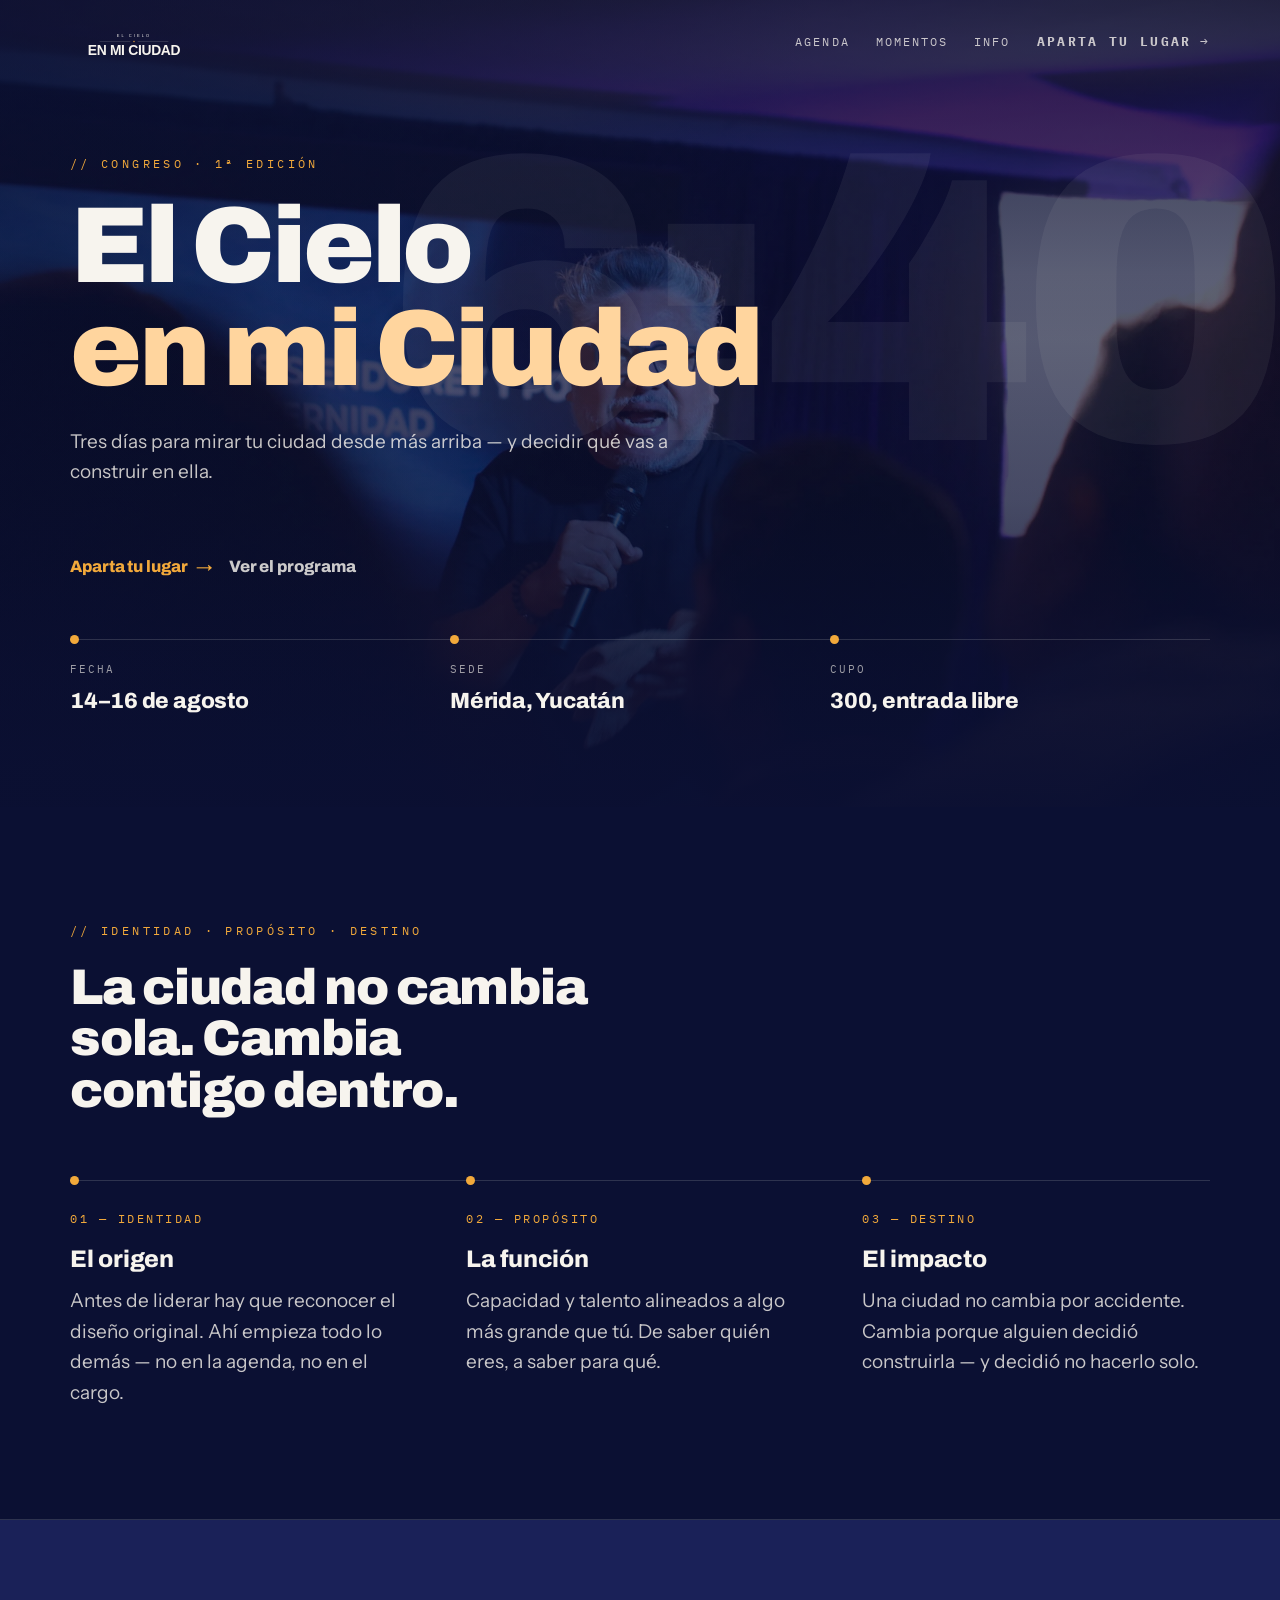
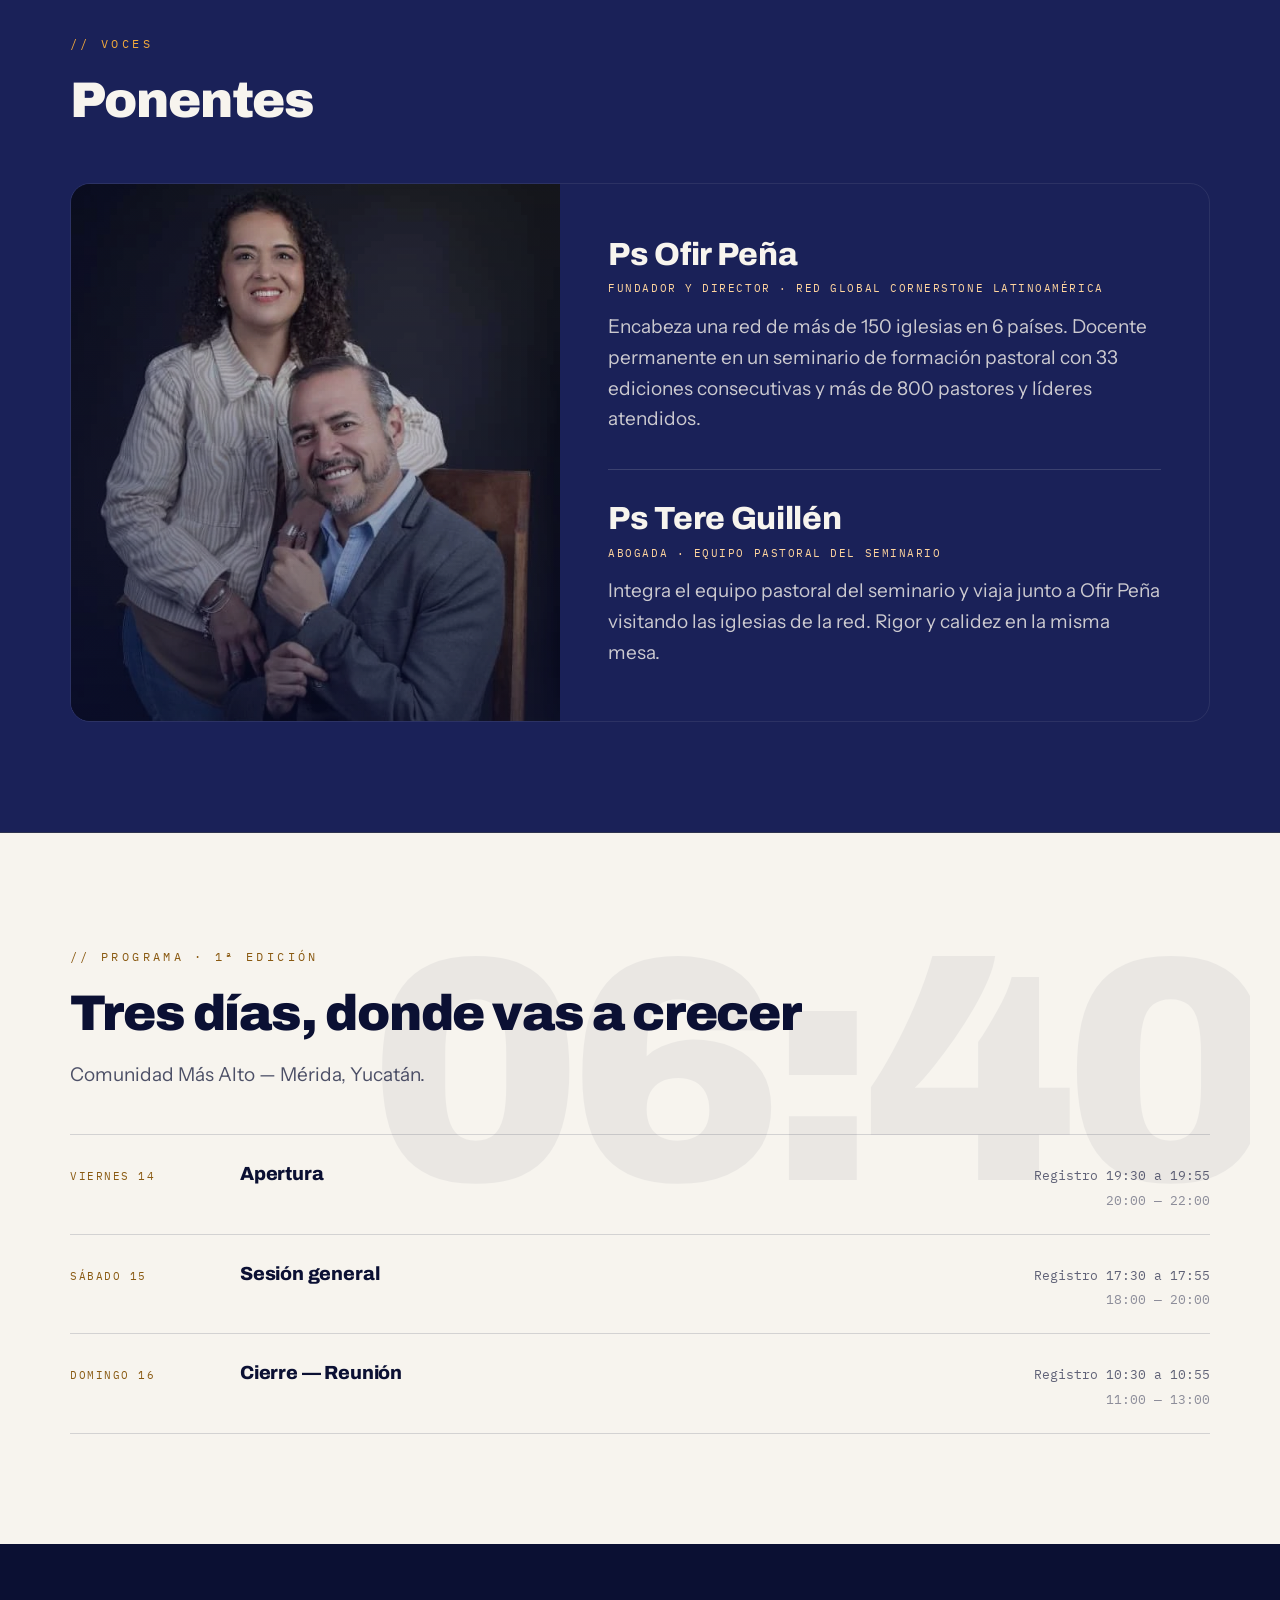
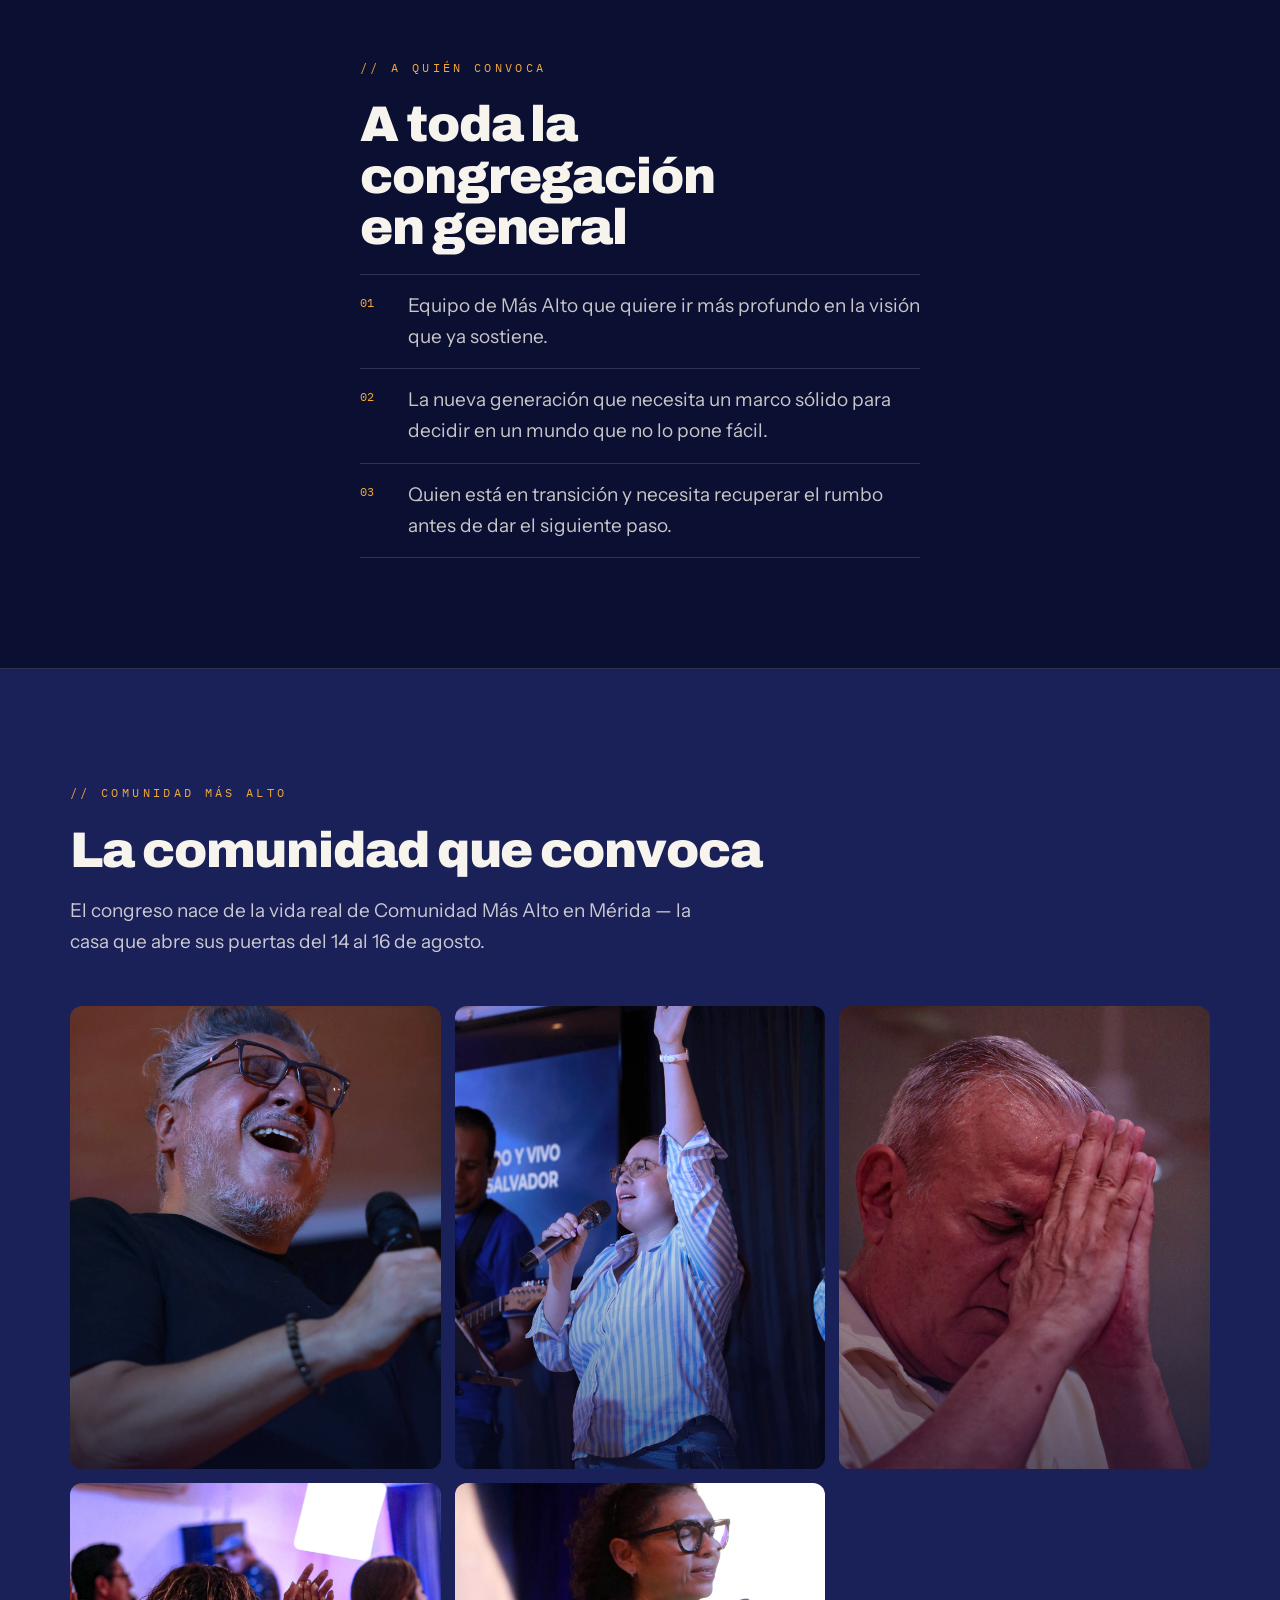
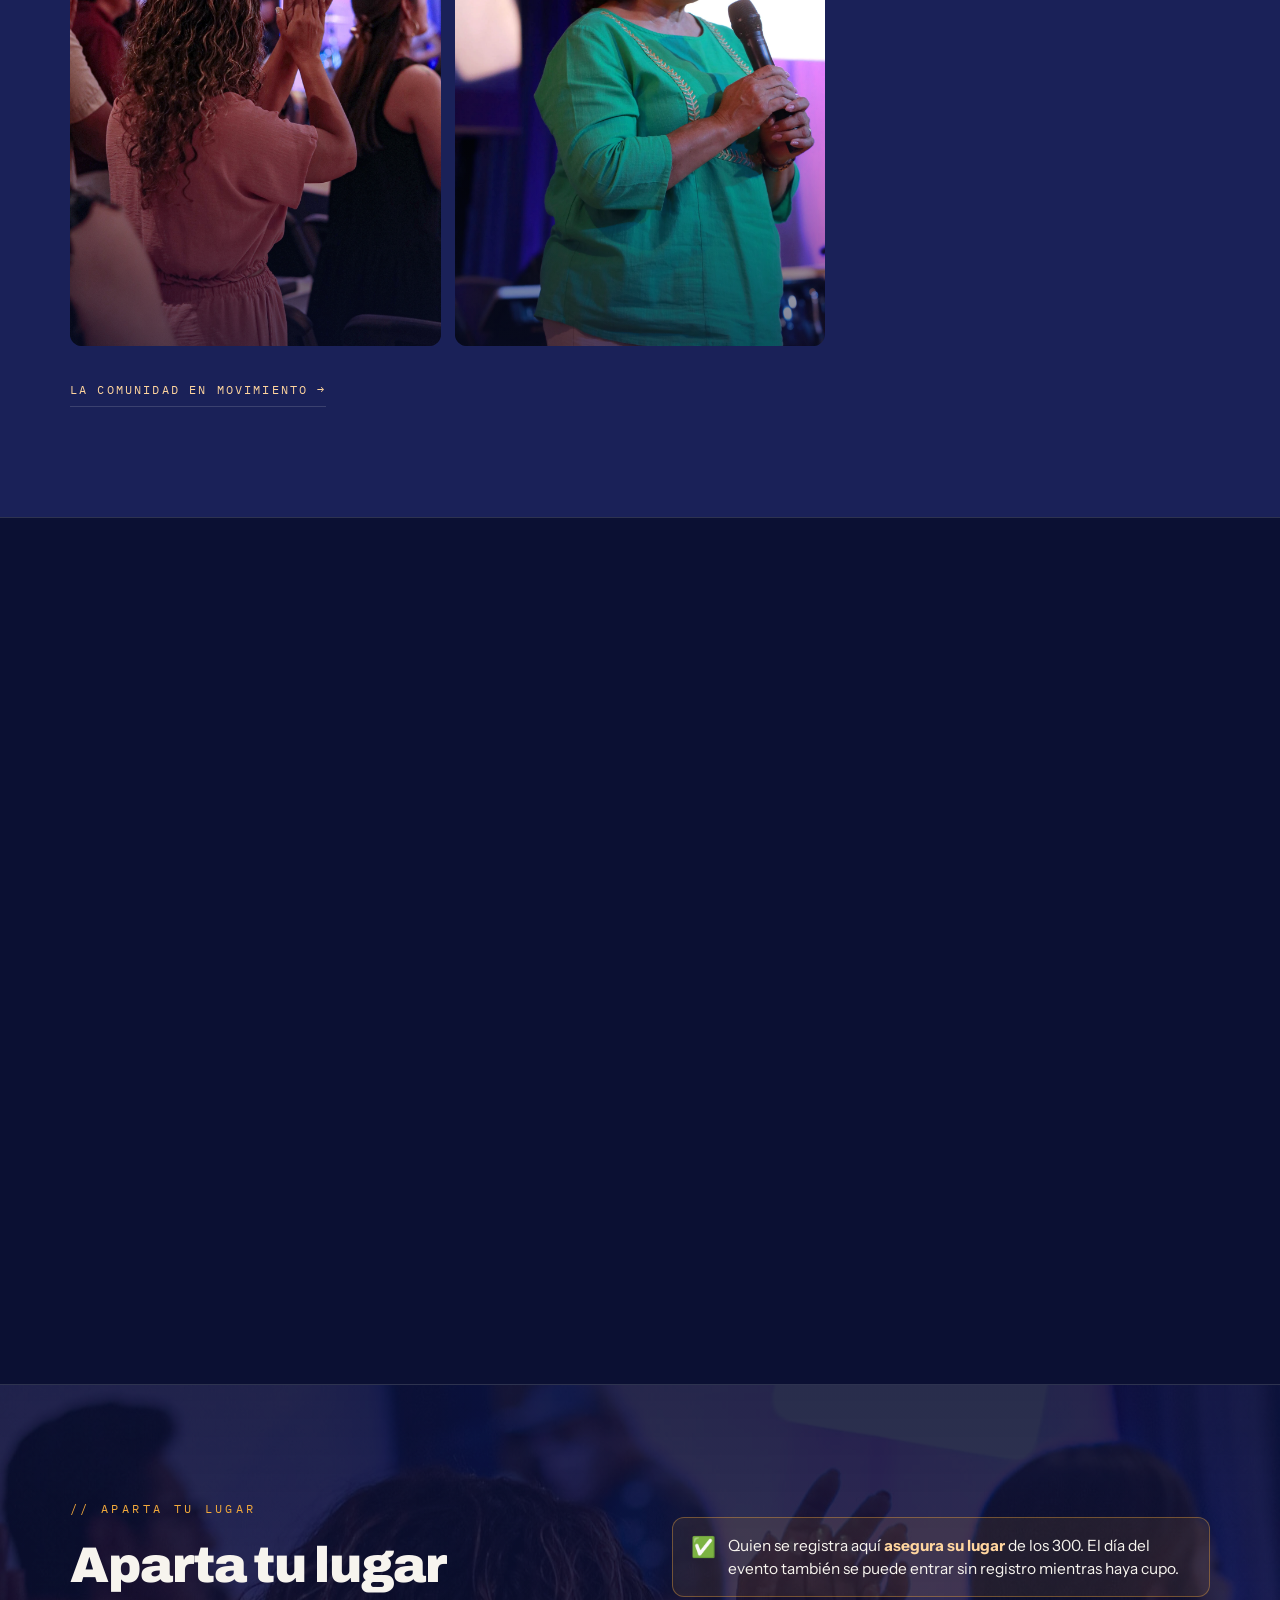
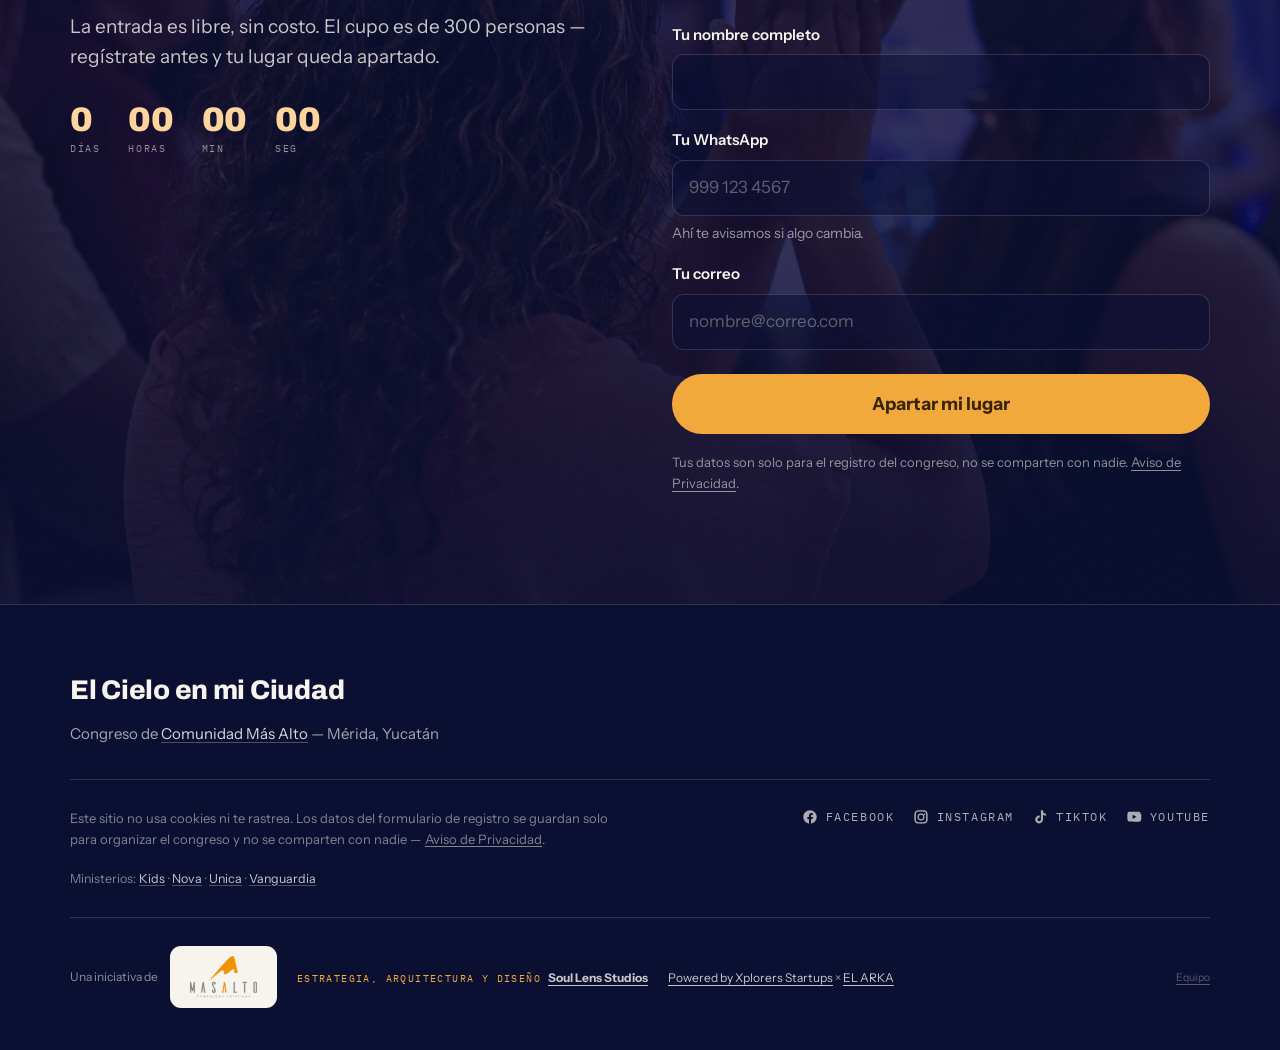
==== index.html @ 5c826241 "Redes/ministerios en footer, clima actual, PWA mínima, encuesta condicional; quitar promesa de rifa " ====
<!doctype html>
<html lang="es">
<head>
  <meta charset="utf-8">
  <meta name="viewport" content="width=device-width, initial-scale=1">
  <title>El Cielo en mi Ciudad — Congreso · Comunidad Más Alto</title>
  <meta name="description" content="Tres días para mirar tu ciudad desde más arriba. Congreso de Comunidad Más Alto — 14 al 16 de agosto de 2026, Mérida, Yucatán. Entrada libre, cupo 300.">
  <link rel="canonical" href="https://elcielo.comunidadmasalto.org/">
  <meta name="theme-color" content="#0B1033">

  <meta property="og:type" content="website">
  <meta property="og:locale" content="es_MX">
  <meta property="og:site_name" content="El Cielo en mi Ciudad · Comunidad Más Alto">
  <meta property="og:title" content="El Cielo en mi Ciudad — Congreso">
  <meta property="og:description" content="Tres días para mirar tu ciudad desde más arriba. 14–16 de agosto de 2026 · Mérida, Yucatán · Entrada libre, cupo 300.">
  <meta property="og:url" content="https://elcielo.comunidadmasalto.org/">
  <meta property="og:image" content="https://elcielo.comunidadmasalto.org/assets/brand/og-cielo-2026.png">
  <meta property="og:image:width" content="1200">
  <meta property="og:image:height" content="630">
  <meta property="og:image:type" content="image/png">
  <meta property="og:image:alt" content="El Cielo en mi Ciudad — congreso. 14, 15 y 16 de agosto, Mérida, Yucatán.">
  <meta name="twitter:card" content="summary_large_image">

  <link rel="icon" href="assets/brand/favicon.svg" type="image/svg+xml">
  <link rel="icon" href="assets/brand/favicon-32.png" sizes="32x32">
  <link rel="apple-touch-icon" href="assets/brand/apple-touch-icon.png">
  <link rel="manifest" href="manifest.webmanifest">

  <link rel="preconnect" href="https://fonts.googleapis.com">
  <link rel="preconnect" href="https://fonts.gstatic.com" crossorigin>
  <link href="https://fonts.googleapis.com/css2?family=Archivo:wght@800;900&family=Instrument+Sans:wght@400;500;600&family=IBM+Plex+Mono:wght@400;500&display=swap" rel="stylesheet">
  <link rel="stylesheet" href="assets/styles.css?v=260811">

  <script type="application/ld+json">
  {
    "@context": "https://schema.org",
    "@type": "Event",
    "name": "El Cielo en mi Ciudad",
    "description": "Congreso de Comunidad Más Alto en Mérida, Yucatán: tres días para reconocer quién eres, alinear tu capacidad a un propósito y decidir qué vas a construir en tu ciudad.",
    "startDate": "2026-08-14",
    "endDate": "2026-08-16",
    "eventAttendanceMode": "https://schema.org/OfflineEventAttendanceMode",
    "eventStatus": "https://schema.org/EventScheduled",
    "inLanguage": "es-MX",
    "location": {
      "@type": "Place",
      "name": "Comunidad Más Alto",
      "address": { "@type": "PostalAddress", "addressLocality": "Mérida", "addressRegion": "Yucatán", "addressCountry": "MX" }
    },
    "organizer": {
      "@type": "Organization",
      "name": "Comunidad Más Alto",
      "url": "https://comunidadmasalto.org/"
    },
    "url": "https://elcielo.comunidadmasalto.org/"
  }
  </script>
</head>
<body>

  <!-- HERO cinematográfico: el gradiente Amanecer es el primer fotograma;
       el video del cielo (self-hosted en Cloudflare Pages) entra cuando está listo. -->
  <section class="lx-on-grad lx-hero" aria-label="El Cielo en mi Ciudad" id="inicio">
    <div class="lx-hero-media" id="js-hero-media" aria-hidden="true"></div>
    <header class="top">
      <a class="top-logo" href="index.html" aria-label="El Cielo en mi Ciudad — inicio">
        <img src="assets/brand/logo-reducida-sin-descriptor.svg" alt="El Cielo en mi Ciudad">
      </a>
      <nav class="top-nav" id="js-top-nav" aria-label="Navegación">
        <a href="agenda.html">Agenda</a>
        <a href="momentos.html">Momentos</a>
        <a href="info.html">Info</a>
        <a class="lx-btn" href="#registro" data-cta="nav">Aparta tu lugar</a>
      </nav>
      <button class="top-burger" id="js-top-burger" type="button" aria-label="Abrir menú" aria-expanded="false" aria-controls="js-top-nav">
        <span></span><span></span><span></span>
      </button>
    </header>
    <div class="lx-container lx-hero-inner">
      <div class="lx-ghost" aria-hidden="true">6:40</div>
      <span class="lx-kicker">// congreso · 1ª edición</span>
      <h1 class="lx-h1">
        <span class="lx-t1">El Cielo</span>
        <span class="lx-t2">en mi Ciudad</span>
      </h1>
      <p class="lx-lead">Tres días para mirar tu ciudad desde más arriba — y decidir qué vas a construir en ella.</p>
      <div class="lx-cta-row">
        <a class="lx-btn" href="#registro" data-cta="hero">Aparta tu lugar</a>
        <a class="lx-btn lx-btn-ghost" href="agenda.html" data-cta-fallback="none">Ver el programa</a>
      </div>
    </div>
    <div class="lx-container lx-horizon">
      <div class="lx-line" aria-hidden="true"></div>
      <dl class="lx-pts">
        <div class="lx-pt"><dt class="lx-l">Fecha</dt><dd class="lx-v">14–16 de agosto</dd></div>
        <div class="lx-pt"><dt class="lx-l">Sede</dt><dd class="lx-v">Mérida, Yucatán</dd></div>
        <div class="lx-pt"><dt class="lx-l">Cupo</dt><dd class="lx-v">300, entrada libre</dd></div>
      </dl>
      <div class="lx-clima-actual" id="js-clima-actual" hidden></div>
    </div>
  </section>

  <!-- EJES — un horizonte, tres nodos: trayectoria, no features -->
  <section id="ejes" class="lx-on-night lx-rv" aria-labelledby="ejes-t">
    <div class="lx-container">
      <span class="lx-kicker">// identidad · propósito · destino</span>
      <h2 id="ejes-t" class="lx-h2" style="max-width:17ch">La ciudad no cambia sola. Cambia contigo dentro.</h2>
      <div class="lx-ejes-rail">
        <div class="lx-spine" aria-hidden="true"></div>
        <div class="lx-ejes-grid">
          <div class="lx-eje">
            <span class="lx-n">01 — identidad</span>
            <h3 class="lx-h3">El origen</h3>
            <p class="lx-lead">Antes de liderar hay que reconocer el diseño original. Ahí empieza todo lo demás — no en la agenda, no en el cargo.</p>
          </div>
          <div class="lx-eje">
            <span class="lx-n">02 — propósito</span>
            <h3 class="lx-h3">La función</h3>
            <p class="lx-lead">Capacidad y talento alineados a algo más grande que tú. De saber quién eres, a saber para qué.</p>
          </div>
          <div class="lx-eje">
            <span class="lx-n">03 — destino</span>
            <h3 class="lx-h3">El impacto</h3>
            <p class="lx-lead">Una ciudad no cambia por accidente. Cambia porque alguien decidió construirla — y decidió no hacerlo solo.</p>
          </div>
        </div>
      </div>
    </div>
  </section>
  <div class="lx-seam"></div>

  <!-- VOCES — spread editorial: la foto real + las voces -->
  <section id="voces" class="lx-on-mid lx-rv" aria-labelledby="voces-t">
    <div class="lx-container">
      <span class="lx-kicker">// voces</span>
      <h2 id="voces-t" class="lx-h2">Ponentes</h2>
      <div class="lx-voces">
        <div class="lx-voces-photo">
          <img src="assets/fotos/CMA_Retrato-Comunidad-Mas-Alto-pastores-ofir-tere-sentado_260812_v1.0.webp" alt="Ps Ofir Peña y Ps Tere Guillén, equipo pastoral del seminario" loading="eager" width="600" height="900">
          <div class="lx-tint" aria-hidden="true"></div>
        </div>
        <div class="lx-voces-copy">
          <div class="lx-voz">
            <h3 class="lx-h3">Ps Ofir Peña</h3>
            <span class="lx-rol">Fundador y Director · Red Global Cornerstone Latinoamérica</span>
            <p class="lx-lead">Encabeza una red de más de 150 iglesias en 6 países. Docente permanente en un seminario de formación pastoral con 33 ediciones consecutivas y más de 800 pastores y líderes atendidos.</p>
          </div>
          <div class="lx-voz">
            <h3 class="lx-h3">Ps Tere Guillén</h3>
            <span class="lx-rol">Abogada · Equipo pastoral del seminario</span>
            <p class="lx-lead">Integra el equipo pastoral del seminario y viaja junto a Ofir Peña visitando las iglesias de la red. Rigor y calidez en la misma mesa.</p>
          </div>
        </div>
      </div>
    </div>
  </section>
  <div class="lx-seam"></div>

  <!-- PROGRAMA — sobre hueso, cifra fantasma -->
  <section id="programa" class="lx-on-bone lx-rv" aria-labelledby="programa-t">
    <div class="lx-container lx-programa-wrap">
      <div class="lx-ghost" aria-hidden="true">06:40</div>
      <span class="lx-kicker">// programa · 1ª edición</span>
      <h2 id="programa-t" class="lx-h2">Tres días, donde vas a crecer</h2>
      <p class="lx-lead">Comunidad Más Alto — Mérida, Yucatán.</p>
      <div class="lx-bloques">
        <div class="lx-bloque">
          <span class="lx-dia">Viernes 14</span>
          <span class="lx-titulo">Apertura</span>
          <span class="lx-hora">Registro 19:30 a 19:55 <span class="lx-cierra">20:00 &mdash; 22:00</span></span>
        </div>
        <div class="lx-bloque">
          <span class="lx-dia">Sábado 15</span>
          <span class="lx-titulo">Sesión general</span>
          <span class="lx-hora">Registro 17:30 a 17:55 <span class="lx-cierra">18:00 &mdash; 20:00</span></span>
        </div>
        <div class="lx-bloque">
          <span class="lx-dia">Domingo 16</span>
          <span class="lx-titulo">Cierre — Reunión</span>
          <span class="lx-hora">Registro 10:30 a 10:55 <span class="lx-cierra">11:00 &mdash; 13:00</span></span>
        </div>
      </div>
    </div>
  </section>

  <!-- A QUIÉN CONVOCA — lista tipográfica pura -->
  <section id="convoca" class="lx-on-night lx-rv" aria-label="A quién convoca">
    <div class="lx-container" style="max-width:640px">
      <span class="lx-kicker">// a quién convoca</span>
      <h2 class="lx-h2">A toda la congregación en general</h2>
      <div class="lx-lista">
        <div class="lx-item"><span class="lx-num" aria-hidden="true">01</span><span class="lx-lead">Equipo de Más Alto que quiere ir más profundo en la visión que ya sostiene.</span></div>
        <div class="lx-item"><span class="lx-num" aria-hidden="true">02</span><span class="lx-lead">La nueva generación que necesita un marco sólido para decidir en un mundo que no lo pone fácil.</span></div>
        <div class="lx-item"><span class="lx-num" aria-hidden="true">03</span><span class="lx-lead">Quien está en transición y necesita recuperar el rumbo antes de dar el siguiente paso.</span></div>
      </div>
    </div>
  </section>
  <div class="lx-seam"></div>

  <!-- COMUNIDAD — fotografía documental real de la comunidad madre -->
  <section id="comunidad" class="lx-on-mid lx-rv" aria-labelledby="comunidad-t">
    <div class="lx-container">
      <span class="lx-kicker">// comunidad más alto</span>
      <h2 id="comunidad-t" class="lx-h2">La comunidad que convoca</h2>
      <p class="lx-lead">El congreso nace de la vida real de Comunidad Más Alto en Mérida — la casa que abre sus puertas del 14 al 16 de agosto.</p>
      <div class="lx-comunidad-grid">
        <figure class="lx-foto"><img src="assets/fotos/CMA_Auditorio-Comunidad-Mas-Alto-orador-sonriendo_260802_v1.0.webp" alt="Orador sonriente con micrófono durante una presentación en Comunidad Más Alto" loading="lazy" width="1280" height="1920"></figure>
        <figure class="lx-foto"><img src="assets/fotos/CMA_Auditorio-Comunidad-Mas-Alto-vocalista-alabanza_260802_v1.0.webp" alt="Vocalista con un brazo levantado durante una presentación de música en vivo en el Auditorio Comunidad Más Alto" loading="lazy" width="1280" height="1920"></figure>
        <figure class="lx-foto"><img src="assets/fotos/CMA_Auditorio-Comunidad-Mas-Alto-momento-oracion_260802_v1.0.webp" alt="Asistente con las manos juntas y los ojos cerrados durante un momento de oración en Comunidad Más Alto" loading="lazy" width="1280" height="1920"></figure>
        <figure class="lx-foto"><img src="assets/fotos/CMA_Auditorio-Comunidad-Mas-Alto-audiencia-participando_260802_v1.0.webp" alt="Asistentes participando de pie durante una reunión en el Auditorio Comunidad Más Alto" loading="lazy" width="1280" height="1920"></figure>
        <figure class="lx-foto"><img src="assets/fotos/CMA_Auditorio-Comunidad-Mas-Alto-mujer-hablando-auditorio_260802_v1.0.webp" alt="Mujer con micrófono hablando ante el público del Auditorio Comunidad Más Alto" loading="lazy" width="1280" height="1920"></figure>
      </div>
      <a class="lx-comunidad-cta" href="momentos.html">La comunidad en movimiento →</a>
    </div>
  </section>
  <div class="lx-seam"></div>

  <!-- PASTORES — quiénes convocan de verdad: la familia que pastorea Comunidad Más Alto -->
  <section id="pastores" class="lx-on-night lx-rv" aria-labelledby="pastores-t">
    <div class="lx-container">
      <span class="lx-kicker">// quiénes convocan</span>
      <h2 id="pastores-t" class="lx-h2">Detrás del congreso, la familia que lo pastorea.</h2>
      <div class="lx-pastores-grid">
        <div class="lx-pastor-card">
          <div class="lx-pastor-foto"><img src="assets/fotos/005-pastor-joel.jpg" alt="Pastor Joel, pastor fundador de Comunidad Más Alto" loading="lazy" width="800" height="1200"></div>
          <h3 class="lx-h3">Pastor Joel</h3>
          <span class="lx-rol">Pastor fundador</span>
        </div>
        <div class="lx-pastor-card">
          <div class="lx-pastor-foto"><img src="assets/fotos/006-pastora-ana.jpg" alt="Pastora Ana, pastora fundadora de Comunidad Más Alto" loading="lazy" width="800" height="1200"></div>
          <h3 class="lx-h3">Pastora Ana</h3>
          <span class="lx-rol">Pastora fundadora</span>
        </div>
      </div>
    </div>
  </section>
  <div class="lx-seam"></div>

  <!-- REGISTRO — un solo canal, fricción mínima (sin backend) -->
  <section id="registro" class="lx-on-night lx-fondo-comunidad lx-rv" aria-labelledby="registro-t">
    <div class="lx-container lx-registro-grid">
      <div>
        <span class="lx-kicker">// aparta tu lugar</span>
        <h2 id="registro-t" class="lx-h2">Aparta tu lugar</h2>
        <p class="lx-lead">La entrada es libre, sin costo. El cupo es de 300 personas — regístrate antes y tu lugar queda apartado.</p>
        <div class="lx-cuenta-mini" aria-live="polite">
          <div class="lx-cuenta-item"><span class="lx-cuenta-n tabular" id="js-dias-stat">—</span><span class="lx-cuenta-l">Días</span></div>
          <div class="lx-cuenta-item"><span class="lx-cuenta-n tabular" id="js-horas">—</span><span class="lx-cuenta-l">Horas</span></div>
          <div class="lx-cuenta-item"><span class="lx-cuenta-n tabular" id="js-min">—</span><span class="lx-cuenta-l">Min</span></div>
          <div class="lx-cuenta-item"><span class="lx-cuenta-n tabular" id="js-seg">—</span><span class="lx-cuenta-l">Seg</span></div>
        </div>
      </div>
      <div>
        <!-- El formulario. Se envía a una hoja de cálculo del equipo
             (Apps Script); el sitio sigue sin servidor propio. -->
        <div id="js-form-zona">
          <div class="lx-premio">
            <span class="lx-premio-ico" aria-hidden="true">✅</span>
            <p>Quien se registra aquí <strong>asegura su lugar</strong> de los 300. El día del evento también se puede entrar sin registro mientras haya cupo.</p>
          </div>

          <form class="lx-form" id="js-registro" novalidate>
            <div class="lx-campo">
              <label for="f-nombre">Tu nombre completo</label>
              <input type="text" id="f-nombre" name="nombre" autocomplete="name"
                     enterkeyhint="next" required aria-describedby="e-nombre">
              <span class="lx-error" id="e-nombre">Escribe tu nombre para apartar el lugar.</span>
            </div>

            <div class="lx-campo">
              <label for="f-whatsapp">Tu WhatsApp</label>
              <input type="tel" id="f-whatsapp" name="whatsapp" inputmode="tel"
                     autocomplete="tel" placeholder="999 123 4567"
                     enterkeyhint="next" required aria-describedby="e-whatsapp a-whatsapp">
              <span class="lx-ayuda" id="a-whatsapp">Ahí te avisamos si algo cambia.</span>
              <span class="lx-error" id="e-whatsapp">Escribe los 10 dígitos de tu WhatsApp.</span>
            </div>

            <div class="lx-campo">
              <label for="f-correo">Tu correo</label>
              <input type="email" id="f-correo" name="correo" inputmode="email"
                     autocomplete="email" placeholder="nombre@correo.com"
                     enterkeyhint="go" required aria-describedby="e-correo">
              <span class="lx-error" id="e-correo">Revisa tu correo, parece incompleto.</span>
            </div>

            <!-- Los robots llenan todo lo que encuentran; una persona no ve esto. -->
            <div class="lx-trampa" aria-hidden="true">
              <label for="f-sitio">No llenes este campo</label>
              <input type="text" id="f-sitio" name="sitio" tabindex="-1" autocomplete="off">
            </div>

            <button class="lx-form-envia" type="submit" id="js-enviar">Apartar mi lugar</button>
            <p class="lx-error" id="js-form-error" role="alert" style="margin-top:14px"></p>
            <p class="lx-registro-nota">Tus datos son solo para el registro del congreso, no se comparten con nadie. <a href="privacidad.html">Aviso de Privacidad</a>.</p>
          </form>
        </div>

        <!-- Simula la creación del folio antes de mostrarlo — efecto Kayak/TurboTax:
             ver "trabajo" ocurriendo aumenta el valor percibido del resultado. -->
        <div id="js-form-generando" hidden>
          <div class="lx-generando">
            <div class="lx-generando-spinner" aria-hidden="true"><span></span><span></span><span></span></div>
            <p class="lx-generando-texto" id="js-generando-texto">Verificando disponibilidad…</p>
            <div class="lx-generando-barra"><div class="lx-generando-fill" id="js-generando-fill"></div></div>
          </div>
        </div>

        <!-- Confirmación. Reemplaza al formulario cuando el registro entra. -->
        <div id="js-form-listo" hidden></div>

        <!-- Plan B: si la hoja de registro no responde, la conversación
             por WhatsApp sigue siendo una salida, no un callejón. -->
        <div class="lx-registro-canal" id="js-canal-alt" hidden>
          <h3 class="lx-h3">¿Prefieres preguntar antes?</h3>
          <p class="lx-lead">Escríbenos por WhatsApp para informes del congreso, o búscanos en <a href="https://www.facebook.com/comunidadmasalto" target="_blank" rel="noopener">Facebook</a>.</p>
          <a class="lx-btn-wa" id="js-canal-wa-btn" href="#registro">
            <svg width="22" height="22" viewBox="0 0 24 24" fill="currentColor" aria-hidden="true"><path d="M12.04 2C6.58 2 2.13 6.45 2.13 11.91c0 1.75.46 3.45 1.32 4.95L2.05 22l5.25-1.38a9.87 9.87 0 0 0 4.74 1.2h.01c5.46 0 9.9-4.45 9.9-9.91 0-2.65-1.03-5.14-2.9-7.01A9.82 9.82 0 0 0 12.04 2Zm5.8 14.14c-.24.68-1.4 1.3-1.93 1.37-.5.08-1.11.11-1.79-.11-.41-.13-.94-.3-1.61-.6-2.84-1.23-4.7-4.1-4.84-4.29-.14-.19-1.16-1.54-1.16-2.94 0-1.4.73-2.08 1-2.37.26-.28.57-.35.76-.35.19 0 .38 0 .55.01.18.01.41-.07.64.49.24.58.81 2 .88 2.14.07.15.11.32.02.51-.09.19-.14.31-.27.48-.14.17-.29.37-.41.5-.14.14-.28.29-.12.57.16.28.71 1.18 1.53 1.91 1.05.94 1.94 1.24 2.22 1.38.28.14.44.12.61-.07.16-.19.7-.82.89-1.1.19-.28.37-.23.62-.14.26.09 1.63.77 1.91.91.28.14.47.21.54.33.07.12.07.68-.17 1.36Z"/></svg>
            <span>Informes por WhatsApp</span>
          </a>
        </div>
      </div>
    </div>
  </section>

  <!-- ENCUESTA — evaluación del congreso. Oculta por defecto: solo se
       muestra desde el sábado 15-ago y si config.js trae un link real. -->
  <section id="js-encuesta" class="lx-on-mid lx-rv" aria-labelledby="encuesta-t" hidden>
    <div class="lx-container" style="max-width:640px">
      <span class="lx-kicker">// ayúdanos a mejorar</span>
      <h2 id="encuesta-t" class="lx-h2">¿Cómo te fue en el congreso?</h2>
      <p class="lx-lead">Tu opinión nos ayuda a preparar la siguiente edición. Toma menos de 3 minutos.</p>
      <a class="lx-btn" id="js-encuesta-link" href="#" target="_blank" rel="noopener">Abrir la encuesta</a>
    </div>
  </section>

  <!-- FOOTER -->
  <footer class="footer">
    <div class="lx-container">
      <div class="footer-masthead">
        <p class="footer-brand">El Cielo en mi Ciudad</p>
        <p class="ministry">Congreso de <a href="https://comunidadmasalto.org/" target="_blank" rel="noopener">Comunidad Más Alto</a> — Mérida, Yucatán</p>
      </div>
      <div class="footer-rule"></div>
      <div class="footer-row">
        <p class="privacy">Este sitio no usa cookies ni te rastrea. Los datos del formulario de registro se guardan solo para organizar el congreso y no se comparten con nadie — <a href="privacidad.html">Aviso de Privacidad</a>.</p>
        <div class="footer-social-links">
          <a class="footer-social" href="https://www.facebook.com/comunidadmasalto" target="_blank" rel="noopener" aria-label="Comunidad Más Alto en Facebook">
            <svg viewBox="0 0 24 24" fill="currentColor" aria-hidden="true"><path d="M22 12.06C22 6.5 17.52 2 12 2S2 6.5 2 12.06c0 5 3.66 9.15 8.44 9.94v-7.03H7.9v-2.9h2.54V9.85c0-2.51 1.49-3.9 3.78-3.9 1.09 0 2.24.2 2.24.2v2.46h-1.26c-1.24 0-1.63.77-1.63 1.56v1.88h2.78l-.44 2.9h-2.34V22c4.78-.79 8.44-4.94 8.44-9.94Z"/></svg>
            Facebook
          </a>
          <a class="footer-social" href="https://www.instagram.com/comunidad_masalto/" target="_blank" rel="noopener" aria-label="Comunidad Más Alto en Instagram">
            <svg viewBox="0 0 24 24" fill="currentColor" aria-hidden="true"><path d="M12 2c2.7 0 3.05.01 4.12.06 1.06.05 1.79.22 2.43.47.66.26 1.21.6 1.76 1.15.55.55.9 1.1 1.15 1.76.25.64.42 1.37.47 2.43.05 1.07.06 1.42.06 4.12s-.01 3.05-.06 4.12c-.05 1.06-.22 1.79-.47 2.43a4.9 4.9 0 0 1-1.15 1.76 4.9 4.9 0 0 1-1.76 1.15c-.64.25-1.37.42-2.43.47-1.07.05-1.42.06-4.12.06s-3.05-.01-4.12-.06c-1.06-.05-1.79-.22-2.43-.47a4.9 4.9 0 0 1-1.76-1.15 4.9 4.9 0 0 1-1.15-1.76c-.25-.64-.42-1.37-.47-2.43C2.01 15.05 2 14.7 2 12s.01-3.05.06-4.12c.05-1.06.22-1.79.47-2.43.26-.66.6-1.21 1.15-1.76A4.9 4.9 0 0 1 5.44 2.53c.64-.25 1.37-.42 2.43-.47C8.95 2.01 9.3 2 12 2Zm0 1.8c-2.65 0-2.96.01-4.01.06-.86.04-1.33.18-1.64.3-.41.16-.7.35-1.01.66-.31.31-.5.6-.66 1.01-.12.31-.26.78-.3 1.64C4.33 8.72 4.32 9.03 4.32 12s.01 3.28.06 4.33c.04.86.18 1.33.3 1.64.16.41.35.7.66 1.01.31.31.6.5 1.01.66.31.12.78.26 1.64.3 1.05.05 1.36.06 4.01.06s2.96-.01 4.01-.06c.86-.04 1.33-.18 1.64-.3.41-.16.7-.35 1.01-.66.31-.31.5-.6.66-1.01.12-.31.26-.78.3-1.64.05-1.05.06-1.36.06-4.33s-.01-3.28-.06-4.33c-.04-.86-.18-1.33-.3-1.64a2.7 2.7 0 0 0-.66-1.01 2.7 2.7 0 0 0-1.01-.66c-.31-.12-.78-.26-1.64-.3C14.96 3.81 14.65 3.8 12 3.8Zm0 3.05a5.15 5.15 0 1 1 0 10.3 5.15 5.15 0 0 1 0-10.3Zm0 1.8a3.35 3.35 0 1 0 0 6.7 3.35 3.35 0 0 0 0-6.7Zm5.36-2a1.2 1.2 0 1 1 0 2.4 1.2 1.2 0 0 1 0-2.4Z"/></svg>
            Instagram
          </a>
          <a class="footer-social" href="https://www.tiktok.com/@comunidad_masalto" target="_blank" rel="noopener" aria-label="Comunidad Más Alto en TikTok">
            <svg viewBox="0 0 24 24" fill="currentColor" aria-hidden="true"><path d="M16.5 2h-3.1v13.6a2.6 2.6 0 1 1-2.6-2.6c.24 0 .47.03.69.08V9.9a5.9 5.9 0 1 0 5.01 5.83V8.77a7.9 7.9 0 0 0 4.6 1.47V7.14a4.7 4.7 0 0 1-4.6-4.63V2Z"/></svg>
            TikTok
          </a>
          <a class="footer-social" href="https://www.youtube.com/@comunidadmasalto" target="_blank" rel="noopener" aria-label="Comunidad Más Alto en YouTube">
            <svg viewBox="0 0 24 24" fill="currentColor" aria-hidden="true"><path d="M21.8 7.2s-.2-1.53-.83-2.2c-.8-.86-1.7-.86-2.11-.91C15.94 4 12 4 12 4h-.01s-3.94 0-6.86.09c-.41.05-1.3.05-2.11.91-.63.67-.83 2.2-.83 2.2S2 9 2 10.8v1.4c0 1.8.19 3.6.19 3.6s.2 1.53.83 2.2c.8.86 1.86.83 2.33.92 1.69.17 7.19.2 7.65.2 0 0 3.95 0 6.87-.09.41-.05 1.3-.05 2.11-.91.63-.67.83-2.2.83-2.2s.19-1.8.19-3.6v-1.4c0-1.8-.19-3.6-.19-3.6ZM9.96 14.98V8.62l5.75 3.19-5.75 3.17Z"/></svg>
            YouTube
          </a>
        </div>
      </div>
      <p class="footer-ministerios">Ministerios: <a href="https://kids.comunidadmasalto.org/" target="_blank" rel="noopener">Kids</a> · <a href="https://nova.comunidadmasalto.org/" target="_blank" rel="noopener">Nova</a> · <a href="https://unica.comunidadmasalto.org/" target="_blank" rel="noopener">Unica</a> · <a href="https://vanguardia.comunidadmasalto.org/" target="_blank" rel="noopener">Vanguardia</a></p>
      <div class="footer-rule"></div>
      <div class="credits">
        <span class="lx-credit-cma">Una iniciativa de <a href="https://comunidadmasalto.org/" target="_blank" rel="noopener"><span class="lx-cma-chip"><img src="assets/brand/cma/masalto-logo-color.png" alt="Comunidad Más Alto"></span></a></span>
        <span><span class="design-label">Estrategia, Arquitectura y Diseño</span> <a href="https://soullensstudios.live/" target="_blank" rel="noopener"><strong>Soul Lens Studios</strong></a></span>
        <span><a href="https://xplorerstartups.ai/" target="_blank" rel="noopener">Powered by Xplorers Startups</a> × <a href="https://elarka.ong/" target="_blank" rel="noopener">EL ARKA</a></span>
        <a href="guion.html" class="footer-team">Equipo</a>
      </div>
    </div>
  </footer>

  <script src="assets/config.js"></script>
  <script type="module" src="assets/cuenta.js"></script>
  <script type="module" src="assets/main.js"></script>
  <script type="module" src="assets/registro.js"></script>
  <script type="module">
    import { cargarClimaActual } from './assets/clima.js';
    cargarClimaActual('js-clima-actual');
  </script>
  <script type="module">
    // Encuesta de evaluación: se muestra desde el sábado 15-ago, y solo
    // si config.js ya trae un link real — mismo patrón "vacío = oculto"
    // que usa urlRegistro.
    const cfgE = window.ELCIELO || {};
    const hoyMerida = new Intl.DateTimeFormat('en-CA', { timeZone: 'America/Merida' }).format(new Date());
    if (cfgE.encuestaUrl && hoyMerida >= '2026-08-15') {
      const seccion = document.getElementById('js-encuesta');
      const link = document.getElementById('js-encuesta-link');
      if (seccion && link) {
        link.href = cfgE.encuestaUrl;
        seccion.hidden = false;
      }
    }
  </script>
</body>
</html>
---- assets/styles.css ----
/* ─────────────────────────────────────────────────────────────────────────────
   EL CIELO EN MI CIUDAD · sistema Amanecer v1.0 (Cielo Design System, 260801).
   Port estático 1:1 de la landing editorial aprobada (Ship #3 del motor):
   mismos tokens, misma composición, cero dependencias.
   noche #0B1033 · soporte #1A2158 · ámbar #F2A93B · realce #FFD59E ·
   ámbar-texto-sobre-claro #8A5A12 (AA) · hueso #F7F4EE.
   ───────────────────────────────────────────────────────────────────────────── */
:root {
  --lx-night: #0B1033;
  --lx-mid: #1A2158;
  --lx-amber: #F2A93B;
  --lx-amber-light: #FFD59E;
  --lx-amber-dark: #8A5A12;
  --lx-bone: #F7F4EE;
  --grad-hero: linear-gradient(180deg, #0B1033 0%, #1A2158 42%, #7B3E52 74%, #F2A93B 100%);

  --lx-border-dark: color-mix(in srgb, var(--lx-bone) 15%, transparent);
  --lx-border-dark-soft: color-mix(in srgb, var(--lx-bone) 8%, transparent);
  --lx-border-light: color-mix(in srgb, var(--lx-night) 15%, transparent);

  --font-display: "Archivo", system-ui, sans-serif;
  --font-body: "Instrument Sans", system-ui, sans-serif;
  --font-marker: "IBM Plex Mono", monospace;

  --r: 12px; --r-lg: 20px; --r-pill: 999px;
  --lx-ease: cubic-bezier(.22, 1, .36, 1);
  --lx-container: 1220px;
}

* { box-sizing: border-box; }
html { -webkit-text-size-adjust: 100%; scroll-behavior: smooth; }
body {
  margin: 0;
  background: var(--lx-night);
  color: var(--lx-bone);
  font-family: var(--font-body);
  font-size: 1rem;
  line-height: 1.62;
  -webkit-font-smoothing: antialiased;
  overflow-x: clip; /* la cifra fantasma se sale a propósito */
}
a { color: inherit; text-underline-offset: 3px; }
p { max-width: 60ch; margin: 0; }
img { max-width: 100%; }
:focus-visible { outline: 2px solid var(--lx-amber-light); outline-offset: 3px; border-radius: 6px; }
.tabular { font-variant-numeric: tabular-nums; font-feature-settings: "tnum" 1; }

.lx-container { max-width: var(--lx-container); margin-inline: auto; padding-inline: 40px; }
@media (max-width: 720px) { .lx-container { padding-inline: 22px; } }

section { position: relative; padding-block: 110px; }
@media (max-width: 720px) { section { padding-block: 72px; } }
.lx-on-night { background: var(--lx-night); }
.lx-on-mid { background: var(--lx-mid); }
.lx-on-bone { background: var(--lx-bone); color: var(--lx-night); }
.lx-on-grad { background: var(--grad-hero); color: var(--lx-bone); }
.lx-seam { height: 1px; background: var(--lx-border-dark); }

/* ── voz señal (kicker mono) — 3 niveles tipográficos por pieza, máximo ── */
.lx-kicker {
  display: inline-block; margin: 0 0 22px;
  font-family: var(--font-marker); font-size: 12px; letter-spacing: .28em;
  text-transform: uppercase; color: var(--lx-amber);
}
.lx-on-bone .lx-kicker { color: var(--lx-amber-dark); }

.lx-h1 {
  margin: 0 0 26px; font-family: var(--font-display); font-weight: 900;
  font-size: clamp(48px, 10vw, 108px); line-height: .95; letter-spacing: -.03em; text-wrap: balance;
}
.lx-h2 {
  margin: 0 0 20px; font-family: var(--font-display); font-weight: 900;
  font-size: clamp(30px, 4.6vw, 50px); line-height: 1.03; letter-spacing: -.022em; text-wrap: balance;
}
.lx-h3 {
  margin: 0; font-family: var(--font-display); font-weight: 800;
  font-size: clamp(19px, 2.2vw, 24px); line-height: 1.2; letter-spacing: -.01em;
}
.lx-lead { font-size: clamp(16.5px, 1.8vw, 19px); color: color-mix(in srgb, var(--lx-bone) 80%, transparent); max-width: 50ch; }
.lx-on-bone .lx-lead { color: color-mix(in srgb, var(--lx-night) 72%, transparent); }

/* ── llamados a la acción: link editorial, nunca botón-caja de plantilla ── */
.lx-btn {
  display: inline-flex; align-items: baseline; gap: 8px;
  padding: 2px 0; background: none; border: none; border-radius: 0;
  color: var(--lx-amber);
  font-family: var(--font-display); font-weight: 800; font-size: 16.5px; letter-spacing: -.005em;
  text-decoration: none; cursor: pointer;
  background-image: linear-gradient(var(--lx-amber), var(--lx-amber));
  background-position: 0 100%; background-repeat: no-repeat; background-size: 0% 1px;
  transition: background-size .3s var(--lx-ease), color .3s var(--lx-ease), gap .3s var(--lx-ease);
}
.lx-btn::after { content: "→"; font-weight: 400; transition: transform .3s var(--lx-ease); }
.lx-btn:hover { background-size: 100% 1px; gap: 12px; }
.lx-btn:hover::after { transform: translateX(2px); }
.lx-btn:active { opacity: .8; }
.lx-btn-ghost {
  color: color-mix(in srgb, var(--lx-bone) 82%, transparent);
  background-image: linear-gradient(var(--lx-bone), var(--lx-bone));
}
.lx-btn-ghost::after { content: none; }
.lx-btn-ghost:hover { color: var(--lx-bone); gap: 8px; }
.lx-on-bone .lx-btn-ghost { color: color-mix(in srgb, var(--lx-night) 78%, transparent); background-image: linear-gradient(var(--lx-night), var(--lx-night)); }
.lx-on-bone .lx-btn-ghost:hover { color: var(--lx-night); }

.lx-maplink {
  display: inline-flex; align-items: baseline; gap: 6px; margin-left: 4px;
  font-family: var(--font-marker); font-weight: 500; font-size: 12.5px; letter-spacing: .06em;
  color: var(--lx-amber-dark); text-decoration: none;
  background-image: linear-gradient(var(--lx-amber-dark), var(--lx-amber-dark));
  background-position: 0 100%; background-repeat: no-repeat; background-size: 0% 1px;
  transition: background-size .3s var(--lx-ease);
}
.lx-maplink:hover { background-size: 100% 1px; }

/* ── header de navegación (sitio multipágina estático) ── */
.top {
  position: absolute; top: 0; left: 0; right: 0; z-index: 10;
  display: flex; align-items: center; justify-content: space-between; gap: 18px;
  max-width: var(--lx-container); margin-inline: auto;
  padding: 22px 40px 0;
}
@media (max-width: 720px) { .top { padding: 18px 22px 0; } }
.top-logo img { height: 40px; width: auto; display: block; }
.top-nav { display: flex; align-items: center; gap: 26px; }
.top-nav a {
  font-family: var(--font-marker); font-size: 11.5px; letter-spacing: .18em;
  text-transform: uppercase; text-decoration: none;
  color: color-mix(in srgb, var(--lx-bone) 78%, transparent);
}
.top-nav a:hover, .top-nav a[aria-current="page"] { color: var(--lx-bone); }
.top-nav .lx-btn { font-size: 13px; }
.top-solid { position: static; padding-top: 22px; padding-bottom: 22px; background: var(--lx-night); }

/* ── menú móvil — hamburguesa + cajón a pantalla completa.
   Antes los links (Agenda/Momentos/Info) simplemente se ocultaban bajo
   720px y solo quedaba el botón de CTA — Ed reportó que no podía
   navegar el sitio desde el celular. ── */
.top-burger {
  display: none; flex: 0 0 auto; width: 34px; height: 34px; border: 0; background: none;
  cursor: pointer; padding: 0; position: relative; z-index: 91;
}
.top-burger span {
  position: absolute; left: 6px; right: 6px; height: 2px; background: var(--lx-bone);
  border-radius: 2px; transition: transform .3s var(--lx-ease), opacity .2s var(--lx-ease), top .3s var(--lx-ease);
}
.top-burger span:nth-child(1) { top: 12px; }
.top-burger span:nth-child(2) { top: 20px; }
.top-burger span:nth-child(3) { top: 28px; }
.top-burger.abierto span:nth-child(1) { top: 20px; transform: rotate(45deg); }
.top-burger.abierto span:nth-child(2) { opacity: 0; }
.top-burger.abierto span:nth-child(3) { top: 20px; transform: rotate(-45deg); }

@media (max-width: 720px) {
  .top-burger { display: block; }
  .top-nav {
    position: fixed; inset: 0; z-index: 90;
    flex-direction: column; align-items: flex-start; justify-content: center; gap: 30px;
    padding: 32px 40px; background: var(--lx-night);
    transform: translateX(100%); opacity: 0;
    transition: transform .38s var(--lx-ease), opacity .3s var(--lx-ease);
  }
  .top-nav.abierto { transform: translateX(0); opacity: 1; }
  .top-nav a:not(.lx-btn) {
    font-family: var(--font-display); font-size: 34px; font-weight: 800;
    letter-spacing: -.01em; text-transform: none; color: var(--lx-bone);
  }
  .top-nav .lx-btn { margin-top: 8px; }
  html.lx-nav-lock, html.lx-nav-lock body { overflow: hidden; }
}

/* ── HERO: cine sobre el gradiente Amanecer — el video entra cuando está listo,
   el gradiente es el primer fotograma. Cifra fantasma + horizonte con los datos. ── */
.lx-hero { padding-top: 150px; padding-bottom: 0; overflow: hidden; }
/* La comunidad reunida es el fondo REAL del hero: se ve siempre,
   con o sin movimiento reducido. El video es una capa de más encima —
   quien pidió menos movimiento pierde el adorno, nunca la imagen. */
.lx-hero-media {
  position: absolute; inset: 0; z-index: 0; pointer-events: none;
  /* Velo propio: el orador y la audiencia entran como atmósfera y el
     titular conserva la jerarquía. */
  background:
    linear-gradient(180deg,
      color-mix(in srgb, var(--lx-night) 74%, transparent) 0%,
      color-mix(in srgb, var(--lx-night) 60%, transparent) 42%,
      color-mix(in srgb, var(--lx-night) 68%, transparent) 72%,
      color-mix(in srgb, var(--lx-night) 88%, transparent) 100%),
    url("fotos/CMA_Auditorio-Comunidad-Mas-Alto-orador-frente-audiencia_260802_v1.0.webp") 62% 44% / cover no-repeat;
}
.lx-hero-media video { opacity: 0; transition: opacity 1.8s var(--lx-ease); }
.lx-hero-media.lx-listo video { opacity: 1; }

/* Reutilizable: la participación de la comunidad como textura de fondo.
   Usa una toma distinta al hero para evitar repetición. El velo es más
   fuerte porque aquí vive texto de conversión y la foto nunca compite. */
.lx-fondo-comunidad { position: relative; isolation: isolate; }
.lx-fondo-comunidad::before {
  content: ""; position: absolute; inset: 0; z-index: -1;
  background:
    linear-gradient(180deg,
      color-mix(in srgb, var(--lx-night) 88%, transparent) 0%,
      color-mix(in srgb, var(--lx-night) 80%, transparent) 45%,
      color-mix(in srgb, var(--lx-night) 90%, transparent) 100%),
    url("fotos/CMA_Auditorio-Comunidad-Mas-Alto-audiencia-participando_260802_v1.0.webp") 50% 32% / cover no-repeat;
}
.lx-hero-media video { width: 100%; height: 100%; object-fit: cover; display: block; }
.lx-hero-media::after {
  content: ""; position: absolute; inset: 0;
  background:
    linear-gradient(180deg,
      color-mix(in srgb, var(--lx-night) 58%, transparent) 0%,
      color-mix(in srgb, var(--lx-night) 22%, transparent) 34%,
      color-mix(in srgb, var(--lx-night) 30%, transparent) 62%,
      color-mix(in srgb, var(--lx-night) 78%, transparent) 100%),
    linear-gradient(100deg, color-mix(in srgb, var(--lx-night) 42%, transparent), transparent 58%);
}
.lx-hero-inner { position: relative; z-index: 1; }
.lx-hero .lx-horizon { z-index: 1; }

/* la entrada — un amanecer: cada elemento aclara en su turno (CSS puro, sin JS) */
@keyframes lx-alba {
  from { opacity: 0; transform: translateY(16px); filter: blur(6px); }
  to { opacity: 1; transform: none; filter: blur(0); }
}
.lx-hero .lx-kicker { animation: lx-alba .9s var(--lx-ease) .15s both; }
.lx-hero .lx-t1 { animation: lx-alba 1s var(--lx-ease) .3s both; }
.lx-hero .lx-t2 { animation: lx-alba 1s var(--lx-ease) .46s both; }
.lx-hero .lx-lead { animation: lx-alba 1s var(--lx-ease) .64s both; }
.lx-hero .lx-cta-row { animation: lx-alba 1s var(--lx-ease) .8s both; }
@keyframes lx-ghost-alba { from { opacity: 0; } to { opacity: .055; } }
@keyframes lx-ghost-deriva { from { transform: translateY(0); } to { transform: translateY(-16px); } }
.lx-hero .lx-ghost {
  animation:
    lx-ghost-alba 2.4s var(--lx-ease) .5s both,
    lx-ghost-deriva 26s ease-in-out 3s infinite alternate;
}
@keyframes lx-linea { from { transform: scaleX(0); } to { transform: scaleX(1); } }
.lx-hero .lx-line { transform-origin: left; animation: lx-linea 1.5s var(--lx-ease) .95s both; }
.lx-hero .lx-pt { animation: lx-alba .9s var(--lx-ease) both; }
.lx-hero .lx-pt:nth-child(1) { animation-delay: 1.2s; }
.lx-hero .lx-pt:nth-child(2) { animation-delay: 1.36s; }
.lx-hero .lx-pt:nth-child(3) { animation-delay: 1.52s; }
.lx-hero .lx-pt::before { animation-delay: 1.5s; }
.lx-hero .lx-pt:nth-child(2)::before { animation-delay: 1.66s; }
.lx-hero .lx-pt:nth-child(3)::before { animation-delay: 1.82s; }
.lx-ghost {
  position: absolute; right: -2vw; top: -4vw; z-index: 0;
  font-family: var(--font-display); font-weight: 900;
  font-size: clamp(180px, 32vw, 460px); line-height: 1; letter-spacing: -.04em;
  color: var(--lx-bone); opacity: .055; pointer-events: none; user-select: none;
}
.lx-hero .lx-h1, .lx-hero .lx-lead, .lx-hero .lx-cta-row, .lx-hero .lx-kicker { position: relative; z-index: 1; }
.lx-t1 { display: block; color: var(--lx-bone); }
.lx-t2 { display: block; color: var(--lx-amber-light); }
.lx-hero .lx-lead { margin-bottom: 64px; }
.lx-cta-row { display: flex; gap: 16px; flex-wrap: wrap; margin-bottom: 56px; }

.lx-horizon { position: relative; padding-bottom: 64px; }
.lx-horizon .lx-line { height: 1px; background: var(--lx-border-dark); }
.lx-horizon .lx-pts { display: grid; grid-template-columns: repeat(3, 1fr); position: relative; top: -1px; margin: 0; }
.lx-horizon .lx-pt { position: relative; padding-top: 22px; }
.lx-horizon .lx-pt::before {
  content: ""; position: absolute; top: -4px; left: 0; width: 9px; height: 9px; border-radius: 50%;
  background: var(--lx-amber);
  animation: lx-nodo 3800ms var(--lx-ease) 1;
}
.lx-horizon .lx-pt:nth-child(2)::before { animation-delay: 160ms; }
.lx-horizon .lx-pt:nth-child(3)::before { animation-delay: 320ms; }
@keyframes lx-nodo {
  0% { box-shadow: 0 0 0 0 color-mix(in srgb, var(--lx-amber) 45%, transparent); }
  50% { box-shadow: 0 0 0 14px transparent; }
  100% { box-shadow: 0 0 0 0 transparent; }
}
.lx-horizon .lx-l {
  display: block; margin-bottom: 6px;
  font-family: var(--font-marker); font-size: 10.5px; letter-spacing: .18em; text-transform: uppercase;
  color: color-mix(in srgb, var(--lx-bone) 62%, transparent);
}
.lx-horizon .lx-v {
  margin: 0; font-family: var(--font-display); font-weight: 800;
  font-size: clamp(17px, 2vw, 22px); letter-spacing: -.01em; color: var(--lx-bone);
}
@media (max-width: 640px) { .lx-horizon .lx-pts { grid-template-columns: 1fr; gap: 26px; } }

/* ── clima actual: insignia chica bajo el horizonte del hero — solo
   aparece si Open-Meteo responde, nunca un dato inventado en su lugar ── */
.lx-clima-actual {
  display: flex; align-items: baseline; gap: 10px; margin-top: 22px;
  font-family: var(--font-body); color: color-mix(in srgb, var(--lx-bone) 78%, transparent);
}
.lx-clima-ico { font-size: 20px; line-height: 1; }
.lx-clima-temp { font-family: var(--font-display); font-weight: 800; font-size: 20px; color: var(--lx-bone); }
.lx-clima-detalle {
  font-family: var(--font-marker); font-size: 10.5px; letter-spacing: .1em; text-transform: uppercase;
  color: color-mix(in srgb, var(--lx-bone) 58%, transparent);
}

/* ── EJES: un horizonte, tres nodos — trayectoria, no tarjetas ── */
.lx-ejes-rail { position: relative; margin-top: 64px; }
.lx-ejes-rail .lx-spine { position: absolute; top: 0; left: 0; right: 0; height: 1px; background: var(--lx-border-dark); }
.lx-ejes-grid { display: grid; grid-template-columns: repeat(3, 1fr); gap: 48px; position: relative; }
.lx-eje { position: relative; padding-top: 30px; }
.lx-eje::before { content: ""; position: absolute; top: -4px; left: 0; width: 9px; height: 9px; border-radius: 50%; background: var(--lx-amber); }
.lx-eje .lx-n {
  display: block; margin-bottom: 16px;
  font-family: var(--font-marker); font-size: 11.5px; letter-spacing: .22em; text-transform: uppercase; color: var(--lx-amber);
}
.lx-eje .lx-h3 { margin-bottom: 12px; }
@media (max-width: 860px) {
  .lx-ejes-grid { grid-template-columns: 1fr; gap: 0; }
  .lx-ejes-rail .lx-spine { top: 0; bottom: 0; left: 0; width: 1px; height: auto; right: auto; }
  .lx-eje { padding: 0 0 40px 28px; }
  .lx-eje::before { top: 6px; left: -4px; }
}

/* ── VOCES: spread editorial — una foto real, dos voces ── */
.lx-voces {
  display: grid; grid-template-columns: .86fr 1.14fr; align-items: stretch;
  margin-top: 56px; border: 1px solid var(--lx-border-dark-soft); border-radius: var(--r-lg); overflow: hidden;
}
.lx-voces-photo { position: relative; min-height: 460px; background: var(--lx-mid); }
.lx-voces-photo img { position: absolute; inset: 0; width: 100%; height: 100%; object-fit: cover; object-position: 50% 14%; }
.lx-voces-photo .lx-tint {
  position: absolute; inset: 0;
  background:
    linear-gradient(180deg, color-mix(in srgb, var(--lx-night) 5%, transparent) 0%, color-mix(in srgb, var(--lx-night) 55%, transparent) 100%),
    linear-gradient(100deg, color-mix(in srgb, var(--lx-night) 35%, transparent), transparent 45%);
}
.lx-voces-copy { padding: 52px 48px; display: flex; flex-direction: column; justify-content: center; gap: 34px; }
.lx-voz { border-top: 1px solid var(--lx-border-dark); padding-top: 30px; }
.lx-voz:first-child { border-top: none; padding-top: 0; }
.lx-voz .lx-h3 { font-size: clamp(24px, 2.6vw, 32px); margin-bottom: 6px; }
.lx-voz .lx-rol {
  display: block; margin-bottom: 14px;
  font-family: var(--font-marker); font-size: 11px; letter-spacing: .14em; text-transform: uppercase; color: var(--lx-amber-light);
}
@media (max-width: 860px) {
  .lx-voces { grid-template-columns: 1fr; }
  .lx-voces-photo { min-height: 340px; }
  .lx-voces-copy { padding: 36px 28px; }
}

/* ── PROGRAMA sobre hueso, cifra fantasma de textura ── */
/* La cifra fantasma sobresale 14px a la derecha a propósito; sin recorte
   eso abre scroll lateral en el teléfono. `clip` la corta sin crear
   contenedor de scroll (a diferencia de `hidden`). */
.lx-programa-wrap { position: relative; overflow-x: clip; }
.lx-programa-wrap .lx-ghost { top: -30px; right: -14px; font-size: clamp(140px, 26vw, 320px); color: var(--lx-night); opacity: .05; }
.lx-programa-wrap > *:not(.lx-ghost) { position: relative; z-index: 1; }
.lx-bloques { margin-top: 44px; }
.lx-bloque {
  display: grid; grid-template-columns: 150px 1fr auto; gap: 20px; align-items: baseline;
  padding: 24px 0; border-top: 1px solid var(--lx-border-light);
}
.lx-bloque:last-child { border-bottom: 1px solid var(--lx-border-light); }
.lx-bloque .lx-dia { font-family: var(--font-marker); font-size: 11px; letter-spacing: .14em; text-transform: uppercase; color: var(--lx-amber-dark); }
.lx-bloque .lx-titulo { font-family: var(--font-display); font-weight: 800; font-size: 19px; letter-spacing: -.01em; }
.lx-bloque .lx-pend {
  margin-left: 10px; vertical-align: 2px;
  font-family: var(--font-marker); font-size: 10px; letter-spacing: .1em; text-transform: uppercase;
  color: var(--lx-amber-dark); border: 1px solid color-mix(in srgb, var(--lx-amber-dark) 50%, transparent);
  border-radius: 4px; padding: 2px 7px; white-space: nowrap;
}
.lx-bloque .lx-hora { font-family: var(--font-marker); font-size: 12.5px; color: color-mix(in srgb, var(--lx-night) 64%, transparent); text-align: right; white-space: nowrap; }
.lx-bloque .lx-hora .lx-cierra { display: block; margin-top: 4px; color: color-mix(in srgb, var(--lx-night) 45%, transparent); }
/* Qué pasa dentro del bloque — sin minutaje: el guion de cabina no es público */
.lx-bloque .lx-detalle {
  margin-top: 7px; font-size: 14.5px; line-height: 1.5;
  color: color-mix(in srgb, var(--lx-night) 68%, transparent); max-width: 46ch;
}
@media (max-width: 640px) {
  .lx-bloque { grid-template-columns: 1fr; gap: 6px; }
  .lx-bloque .lx-hora { text-align: left; white-space: normal; }
  .lx-bloque .lx-hora .lx-cierra { display: inline; margin-top: 0; }
  .lx-bloque .lx-hora .lx-cierra::before { content: " · "; }
}

/* ── Itinerario público por día — mismo detalle del volante oficial,
   nunca el minutaje de cabina (eso vive solo en guion.html) ── */
.lx-bloque-dia { padding: 24px 0; border-top: 1px solid var(--lx-border-light); }
.lx-bloque-dia:last-child { border-bottom: 1px solid var(--lx-border-light); }
.lx-bloque-head { display: flex; align-items: baseline; gap: 14px; flex-wrap: wrap; margin-bottom: 16px; }
.lx-clima {
  display: inline-flex; align-items: baseline; gap: 5px;
  font-family: var(--font-marker); font-size: 12.5px;
  color: color-mix(in srgb, var(--lx-night) 58%, transparent);
}
.lx-clima[hidden] { display: none; }
.lx-clima b { font-weight: 600; color: var(--lx-night); font-variant-numeric: tabular-nums; }
.lx-bloque-head .lx-dia { font-family: var(--font-marker); font-size: 11px; letter-spacing: .14em; text-transform: uppercase; color: var(--lx-amber-dark); }
.lx-bloque-head .lx-titulo { font-family: var(--font-display); font-weight: 800; font-size: 19px; letter-spacing: -.01em; }
.lx-itin { list-style: none; margin: 0; padding: 0; display: flex; flex-direction: column; gap: 10px; }
.lx-itin li { display: grid; grid-template-columns: 84px 1fr auto; gap: 14px; align-items: baseline; }
.lx-itin-hora { font-family: var(--font-marker); font-size: 12.5px; color: color-mix(in srgb, var(--lx-night) 55%, transparent); white-space: nowrap; }
.lx-itin-act { font-size: 14.5px; color: color-mix(in srgb, var(--lx-night) 80%, transparent); }
.lx-itin li.is-conf .lx-itin-act { font-weight: 700; color: var(--lx-night); }
.lx-itin li.is-conf .lx-itin-hora { color: var(--lx-amber-dark); }
@media (max-width: 640px) {
  .lx-itin li { grid-template-columns: 68px 1fr; }
  .lx-en-vivo { grid-column: 1 / -1; margin: 4px 0 0; }
}

/* ── Reloj de Mérida en vivo — el punto pulsa siempre, no solo "en vivo" ── */
.lx-reloj-yuc {
  display: inline-flex; align-items: center; gap: 8px; margin-bottom: 26px;
  font-family: var(--font-marker); font-size: 12px; letter-spacing: .07em; text-transform: uppercase;
  color: color-mix(in srgb, var(--lx-night) 58%, transparent);
}
.lx-reloj-yuc b { font-variant-numeric: tabular-nums; color: var(--lx-night); font-weight: 600; }
.lx-reloj-punto, .lx-en-vivo::before, .lx-tab-vivo {
  background: #E23D3D; border-radius: 50%; flex: none;
}
.lx-reloj-punto { width: 7px; height: 7px; animation: lx-pulso 2s infinite; }
@keyframes lx-pulso {
  0% { box-shadow: 0 0 0 0 rgba(226, 61, 61, .45); }
  70% { box-shadow: 0 0 0 7px rgba(226, 61, 61, 0); }
  100% { box-shadow: 0 0 0 0 rgba(226, 61, 61, 0); }
}

/* ── Tabs de día — segmented control, como un selector nativo de app ── */
.lx-dias-tabs {
  display: inline-flex; gap: 4px; padding: 4px; margin-bottom: 30px;
  background: color-mix(in srgb, var(--lx-night) 6%, transparent); border-radius: var(--r-pill);
  max-width: 100%; overflow-x: auto;
}
.lx-dia-tab {
  border: 0; background: transparent; cursor: pointer; white-space: nowrap;
  display: inline-flex; align-items: center; gap: 7px;
  padding: 10px 18px; border-radius: var(--r-pill);
  font-family: var(--font-body); font-weight: 600; font-size: 14px;
  color: color-mix(in srgb, var(--lx-night) 55%, transparent);
  transition: background .2s ease, color .2s ease;
}
.lx-dia-tab[aria-selected="true"] { background: var(--lx-night); color: var(--lx-bone); }
.lx-tab-vivo { width: 7px; height: 7px; animation: lx-pulso 2s infinite; }
@media (max-width: 520px) { .lx-dia-tab { padding: 9px 14px; font-size: 13.5px; } }

/* ── Panel del día — fade suave al cambiar de tab ── */
.lx-dia-panel { animation: lx-panel-in .28s ease; }
@keyframes lx-panel-in { from { opacity: 0; transform: translateY(5px); } to { opacity: 1; transform: none; } }

/* ── Fila "en vivo" — se nota sin gritar: filo rojo + insignia con punto pulsando ── */
.lx-itin li.is-vivo { position: relative; padding-left: 14px; margin-left: -14px; }
.lx-itin li.is-vivo::before {
  content: ""; position: absolute; left: -14px; top: 1px; bottom: 1px; width: 3px;
  background: #E23D3D; border-radius: 2px;
}
.lx-en-vivo {
  display: inline-flex; align-items: center; gap: 5px;
  font-family: var(--font-marker); font-size: 9.5px; letter-spacing: .12em; text-transform: uppercase;
  color: #C22E2E; background: color-mix(in srgb, #E23D3D 13%, transparent);
  border-radius: 5px; padding: 3px 8px;
}
.lx-en-vivo[hidden] { display: none; }
.lx-en-vivo::before { content: ""; width: 5px; height: 5px; animation: lx-pulso 2s infinite; }

/* ── Cómo llegar — pastillas neutras, un solo ícono, sin colores de marca ajena ── */
.lx-mapas { display: flex; flex-wrap: wrap; gap: 10px; }
.lx-mapa-btn {
  display: inline-flex; align-items: center; gap: 8px; padding: 11px 20px;
  border: 1px solid color-mix(in srgb, var(--lx-amber) 40%, transparent); border-radius: var(--r-pill);
  font-family: var(--font-marker); font-size: 12px; letter-spacing: .08em; text-transform: uppercase;
  color: var(--lx-amber-light); text-decoration: none;
  transition: background .2s ease, border-color .2s ease;
}
.lx-mapa-btn:hover { background: color-mix(in srgb, var(--lx-amber) 12%, transparent); border-color: var(--lx-amber); }
.lx-mapa-ico { width: 15px; height: 15px; flex: none; }

/* ── Marca real de Comunidad Más Alto (naranja + gris) — un solo lugar,
   el footer, y ahí que se vea bien: placa hueso propia (su naranja
   choca con el ámbar del congreso puesto directo sobre índigo), tamaño
   generoso, nada apretado contra el texto. ── */
.lx-credit-cma { display: flex; align-items: center; gap: 12px; flex-wrap: wrap; margin-bottom: 2px; }
.lx-cma-chip {
  display: inline-flex; align-items: center;
  padding: 10px 20px; border-radius: 11px; background: var(--lx-bone);
}
.lx-cma-chip img { display: block; height: 42px; width: auto; }

/* variante chica del isologo/logo de CMA, para usarla donde mejor corresponda
   (kicker de sección, crédito inline junto a un CTA) — no solo el footer. */
.lx-kicker-cma { display: inline-flex; align-items: center; gap: 9px; }
.lx-kicker-logo { display: block; height: 20px; width: auto; }
.lx-cma-chip-inline { padding: 5px 11px; border-radius: 8px; }
.lx-cma-chip-inline img { height: 18px; }

/* ── CONVOCA / LÍMITES: listas tipográficas puras, sin chips ── */
.lx-convoca-grid { display: grid; grid-template-columns: 1fr 1fr; gap: 64px; }
.lx-convoca-grid .lx-h2 { font-size: clamp(25px, 3.4vw, 34px); }
.lx-lista { margin-top: 8px; }
.lx-item { display: grid; grid-template-columns: 34px 1fr; gap: 14px; padding: 16px 0; border-top: 1px solid var(--lx-border-dark); }
.lx-item:last-child { border-bottom: 1px solid var(--lx-border-dark); }
.lx-item .lx-num { font-family: var(--font-marker); font-size: 12px; color: var(--lx-amber); padding-top: 2px; }
.lx-item .lx-no { font-family: var(--font-marker); font-size: 12px; letter-spacing: .06em; color: var(--lx-amber-light); padding-top: 2px; }
.lx-item .lx-lead { max-width: none; }
@media (max-width: 860px) { .lx-convoca-grid { grid-template-columns: 1fr; gap: 40px; } }

/* ── COMUNIDAD: fotografía documental real, velo índigo (nunca negro) ── */
.lx-comunidad-grid { display: grid; grid-template-columns: repeat(3, 1fr); gap: 14px; margin-top: 48px; }
.lx-foto { position: relative; aspect-ratio: 4 / 5; border-radius: var(--r); overflow: hidden; background: var(--lx-mid); margin: 0; }
.lx-foto img { position: absolute; inset: 0; width: 100%; height: 100%; object-fit: cover; }
.lx-foto::after { content: ""; position: absolute; inset: 0; background: linear-gradient(180deg, transparent 40%, color-mix(in srgb, var(--lx-night) 55%, transparent) 100%); }
@media (max-width: 720px) {
  .lx-comunidad-grid { grid-template-columns: 1fr; }
  .lx-foto { aspect-ratio: 4 / 3; }
  /* el recorte 4:3 deja caras arriba de la ventana visible — ancla hacia arriba */
  .lx-foto img { object-position: 50% 10%; }
}
.lx-comunidad-cta {
  display: inline-flex; align-items: center; gap: 8px; margin-top: 34px;
  font-family: var(--font-marker); font-size: 12px; letter-spacing: .18em; text-transform: uppercase;
  color: var(--lx-amber-light); text-decoration: none; border-bottom: 1px solid var(--lx-border-dark); padding-bottom: 6px;
}
.lx-comunidad-cta:hover { color: var(--lx-amber-light); border-color: var(--lx-amber); }

/* ── PASTORES: la familia que pastorea CMA — dos retratos, sin genérico de tarjeta ── */
.lx-pastores-grid { display: grid; grid-template-columns: repeat(2, 1fr); gap: 40px; max-width: 620px; margin-top: 48px; }
.lx-pastor-card { display: flex; flex-direction: column; gap: 16px; }
.lx-pastor-foto { position: relative; aspect-ratio: 4 / 5; border-radius: var(--r-lg); overflow: hidden; background: var(--lx-mid); }
.lx-pastor-foto img { position: absolute; inset: 0; width: 100%; height: 100%; object-fit: cover; object-position: 50% 18%; }
.lx-pastor-foto::after { content: ""; position: absolute; inset: 0; box-shadow: inset 0 0 0 1px var(--lx-border-dark-soft); border-radius: inherit; }
@media (max-width: 560px) { .lx-pastores-grid { grid-template-columns: 1fr 1fr; gap: 18px; } }

/* ── REGISTRO: sin backend — un solo canal, WhatsApp, silencio alrededor ── */
.lx-registro-grid { display: grid; grid-template-columns: 1fr 1fr; gap: 64px; align-items: start; }
@media (max-width: 860px) { .lx-registro-grid { grid-template-columns: 1fr; gap: 40px; } }
.lx-registro-canal { border-top: 1px solid var(--lx-border-dark); padding-top: 26px; }
.lx-registro-canal .lx-h3 { color: var(--lx-amber-light); margin-bottom: 10px; }
.lx-registro-canal .lx-btn { margin-top: 22px; }
.lx-registro-nota { margin-top: 18px; font-size: 13px; color: color-mix(in srgb, var(--lx-bone) 56%, transparent); }

/* ── FORMULARIO DE REGISTRO ──────────────────────────────────────────
   Nueve de cada diez lo llenan del teléfono, y mucha de esta comunidad
   pasa de los sesenta. De ahí las tres reglas que mandan aquí:
   · 17px en los campos — por debajo de 16 iOS hace zoom al enfocar y
     descoloca la página, que es donde se abandona un formulario;
   · etiqueta siempre visible, nunca solo placeholder, que desaparece
     al escribir y deja a la persona sin saber qué iba en el campo;
   · área de toque de 56px, muy por encima del mínimo de 44.          */
.lx-form { margin-top: 26px; }
.lx-campo { margin-bottom: 18px; }
.lx-campo label {
  display: block; margin-bottom: 7px;
  font-size: 15px; font-weight: 600; color: var(--lx-bone);
}
.lx-campo .lx-ayuda {
  display: block; margin-top: 6px; font-size: 14px;
  color: color-mix(in srgb, var(--lx-bone) 58%, transparent);
}
.lx-form input[type="text"],
.lx-form input[type="email"],
.lx-form input[type="tel"] {
  width: 100%; min-height: 56px; padding: 15px 16px;
  font-family: var(--font-body); font-size: 17px; line-height: 1.4;
  color: var(--lx-bone); background: color-mix(in srgb, var(--lx-night) 55%, transparent);
  border: 1px solid var(--lx-border-dark); border-radius: var(--r);
  transition: border-color .2s var(--lx-ease), background .2s var(--lx-ease);
}
.lx-form input::placeholder { color: color-mix(in srgb, var(--lx-bone) 34%, transparent); }
.lx-form input:hover { border-color: color-mix(in srgb, var(--lx-bone) 28%, transparent); }
.lx-form input:focus {
  outline: 2px solid var(--lx-amber); outline-offset: 2px;
  border-color: transparent; background: color-mix(in srgb, var(--lx-night) 75%, transparent);
}
/* El error se anuncia con texto, no solo con color: quien no distingue
   el rojo tiene que enterarse igual. */
.lx-campo.lx-mal input { border-color: #FF9A8E; }
.lx-error {
  display: none; margin-top: 7px; font-size: 14.5px; color: #FF9A8E; font-weight: 500;
}
.lx-campo.lx-mal .lx-error { display: block; }

/* Trampa para robots: fuera de pantalla pero no display:none, porque
   los que rellenan solos ignoran lo que está oculto del todo. */
.lx-trampa {
  position: absolute; left: -9999px; width: 1px; height: 1px;
  overflow: hidden; opacity: 0;
}

.lx-form-envia {
  width: 100%; min-height: 60px; margin-top: 6px;
  display: inline-flex; align-items: center; justify-content: center; gap: 10px;
  font-family: var(--font-body); font-size: 18px; font-weight: 700;
  color: #3A2408; background: var(--lx-amber);
  border: 0; border-radius: var(--r-pill); cursor: pointer;
  transition: transform .2s var(--lx-ease), background .2s var(--lx-ease);
}
.lx-form-envia:hover { background: var(--lx-amber-light); transform: translateY(-2px); }
.lx-form-envia:active { transform: scale(.99); }
.lx-form-envia[disabled] { opacity: .6; cursor: default; transform: none; }

/* El premio se nombra antes de pedir un solo dato: la razón para dar
   el teléfono tiene que llegar primero que la casilla. */
.lx-premio {
  display: flex; gap: 12px; align-items: flex-start;
  margin: 22px 0 4px; padding: 16px 18px;
  border: 1px solid color-mix(in srgb, var(--lx-amber) 38%, transparent);
  border-radius: var(--r); background: color-mix(in srgb, var(--lx-amber) 9%, transparent);
}
.lx-premio-ico { flex: 0 0 auto; font-size: 20px; line-height: 1.3 }
.lx-premio p { margin: 0; font-size: 15.5px; line-height: 1.5; color: var(--lx-bone); }
.lx-premio strong { color: var(--lx-amber-light); }

/* Confirmación: el folio es la prueba de que quedó, y lo primero que
   pedirán en la puerta. Por eso es lo más grande de la pantalla. */
.lx-listo { text-align: center; padding: 8px 0 4px; }
.lx-listo-ico {
  width: 66px; height: 66px; margin: 0 auto 16px; border-radius: 50%;
  display: grid; place-items: center; font-size: 32px;
  background: color-mix(in srgb, var(--lx-amber) 16%, transparent);
  border: 2px solid var(--lx-amber);
}
.lx-listo h3 {
  font-family: var(--font-display); font-weight: 800;
  font-size: clamp(23px, 5vw, 30px); letter-spacing: -.02em; margin: 0 0 10px;
}
.lx-listo p { margin: 0 auto 18px; font-size: 16.5px; max-width: 42ch; }
.lx-folio-caja {
  display: inline-block; padding: 14px 26px; border-radius: var(--r);
  background: color-mix(in srgb, var(--lx-night) 70%, transparent);
  border: 1px dashed color-mix(in srgb, var(--lx-amber) 55%, transparent);
}
.lx-folio-caja span {
  display: block; font-family: var(--font-marker); font-size: 12px;
  letter-spacing: .2em; text-transform: uppercase; color: var(--lx-amber);
  margin-bottom: 5px;
}
.lx-folio-caja b {
  font-family: var(--font-display); font-weight: 800; font-size: 30px;
  letter-spacing: .01em; font-variant-numeric: tabular-nums;
}

/* ── El nombre, en grande — el momento es de la persona, no del folio ── */
.lx-listo-nombre {
  font-family: var(--font-display); font-weight: 900; text-transform: uppercase;
  font-size: clamp(26px, 6.5vw, 40px); letter-spacing: -.01em; line-height: 1.05;
  margin: 4px 0 16px; color: var(--lx-amber);
}
.lx-listo-copy { margin: 0 auto 18px; font-size: 16px; max-width: 40ch; }
.lx-listo-captura {
  margin: 18px auto 0; font-size: 13.5px; max-width: 38ch;
  color: color-mix(in srgb, var(--lx-bone) 62%, transparent);
}

/* ── Cómo llegar, ya en la confirmación — el siguiente paso natural ── */
.lx-listo-mapas { margin-top: 26px; }
.lx-listo-mapas-t {
  display: block; margin-bottom: 10px;
  font-family: var(--font-marker); font-size: 11px; letter-spacing: .12em; text-transform: uppercase;
  color: color-mix(in srgb, var(--lx-bone) 55%, transparent);
}
.lx-listo-mapas .lx-mapas { justify-content: center; }

/* ── Generando el folio — efecto "labor illusion": ver el trabajo pasar
   aumenta el valor percibido del resultado (Kayak, TurboTax). El texto
   avanza en pasos aunque la respuesta real ya haya llegado antes. ── */
.lx-generando { text-align: center; padding: 20px 0 4px; }
.lx-generando-spinner { display: flex; justify-content: center; gap: 9px; margin-bottom: 22px; }
.lx-generando-spinner span {
  width: 10px; height: 10px; border-radius: 50%; background: var(--lx-amber);
  animation: lx-generando-bounce 1.1s ease-in-out infinite;
}
.lx-generando-spinner span:nth-child(2) { animation-delay: .15s; }
.lx-generando-spinner span:nth-child(3) { animation-delay: .3s; }
@keyframes lx-generando-bounce {
  0%, 80%, 100% { transform: scale(.6); opacity: .45; }
  40% { transform: scale(1); opacity: 1; }
}
.lx-generando-texto {
  font-family: var(--font-marker); font-size: 12.5px; letter-spacing: .1em; text-transform: uppercase;
  color: var(--lx-bone); margin: 0 0 18px; min-height: 16px;
}
.lx-generando-barra {
  height: 4px; border-radius: 2px; max-width: 280px; margin: 0 auto;
  background: color-mix(in srgb, var(--lx-bone) 18%, transparent); overflow: hidden;
}
.lx-generando-fill { height: 100%; width: 0%; background: var(--lx-amber); border-radius: 2px; transition: width .5s ease; }
@media (max-width: 640px) {
  .lx-form input[type="text"],
  .lx-form input[type="email"],
  .lx-form input[type="tel"] { font-size: 17px; }   /* nunca bajar de 16 */
}

/* ── cuenta regresiva en vivo (compacta, dentro de Registro) ── */
.lx-cuenta-mini { display: flex; gap: 28px; margin-top: 30px; }
.lx-cuenta-item { display: flex; flex-direction: column; gap: 4px; }
.lx-cuenta-n { font-family: var(--font-display); font-weight: 900; font-size: clamp(26px, 3vw, 34px); letter-spacing: -.01em; color: var(--lx-amber-light); line-height: 1; }
.lx-cuenta-l { font-family: var(--font-marker); font-size: 10px; letter-spacing: .16em; text-transform: uppercase; color: color-mix(in srgb, var(--lx-bone) 55%, transparent); }
@media (max-width: 400px) { .lx-cuenta-mini { gap: 18px; } }

/* ── WhatsApp: la única acción que SÍ debe verse como botón — es la conversión real ── */
.lx-btn-wa {
  display: inline-flex; align-items: center; gap: 12px; margin-top: 22px;
  padding: 16px 26px; border-radius: var(--r-pill);
  background: #25D366; color: #06210F;
  font-family: var(--font-body); font-weight: 700; font-size: 16px; text-decoration: none;
  box-shadow: 0 0 0 0 rgba(37, 211, 102, .5);
  animation: lx-wa-pulso 2.6s ease-out infinite;
  transition: transform .25s var(--lx-ease), background .25s var(--lx-ease);
}
.lx-btn-wa svg { flex: 0 0 auto; }
.lx-btn-wa:hover { transform: translateY(-2px) scale(1.02); background: #2be878; }
.lx-btn-wa:active { transform: scale(.98); }
@keyframes lx-wa-pulso {
  0% { box-shadow: 0 0 0 0 rgba(37, 211, 102, .45); }
  70% { box-shadow: 0 0 0 14px rgba(37, 211, 102, 0); }
  100% { box-shadow: 0 0 0 0 rgba(37, 211, 102, 0); }
}
@media (prefers-reduced-motion: reduce) { .lx-btn-wa { animation: none; } }
.lx-registro-alt { margin-top: 22px; font-size: 15px; color: color-mix(in srgb, var(--lx-bone) 72%, transparent); }
.lx-registro-alt a { color: var(--lx-amber-light); }

/* ── footer ── */
/* ── footer — colofón editorial: masthead, regla, fila legal+social,
   créditos en una sola línea discreta. Antes era una pila de párrafos
   grises de tamaño parecido + una tarjeta de CTA — se sentía a plantilla,
   no a cierre de revista. ── */
.footer { background: var(--lx-night); border-top: 1px solid var(--lx-border-dark); padding: 64px 0 40px; }
.footer-masthead { margin-bottom: 32px; }
.footer-brand {
  font-family: var(--font-display); font-weight: 800; font-size: clamp(21px, 2.6vw, 27px);
  letter-spacing: -.01em; margin: 0 0 10px; color: var(--lx-bone);
}
.footer .ministry { margin: 0; font-size: 15px; color: color-mix(in srgb, var(--lx-bone) 66%, transparent); }
.footer .ministry a {
  color: color-mix(in srgb, var(--lx-bone) 88%, transparent); text-decoration: underline;
  text-underline-offset: 3px; text-decoration-color: color-mix(in srgb, var(--lx-bone) 28%, transparent);
}
.footer-rule { height: 1px; background: var(--lx-border-dark); margin: 28px 0; }
.footer-row { display: flex; align-items: flex-start; justify-content: space-between; gap: 24px; flex-wrap: wrap; }
.footer .privacy {
  flex: 1 1 380px; margin: 0; font-size: 13px; line-height: 1.65;
  color: color-mix(in srgb, var(--lx-bone) 50%, transparent);
}
.footer .privacy a { color: inherit; text-decoration: underline; text-underline-offset: 2px; }
.footer-social-links { flex: 0 0 auto; display: flex; flex-wrap: wrap; align-items: center; gap: 10px 18px; }
.footer-social {
  flex: 0 0 auto; display: inline-flex; align-items: center; gap: 8px;
  font-family: var(--font-marker); font-size: 11.5px; letter-spacing: .14em; text-transform: uppercase;
  color: color-mix(in srgb, var(--lx-bone) 68%, transparent); text-decoration: none;
  transition: color .2s var(--lx-ease);
}
.footer-social:hover { color: var(--lx-amber-light); }
.footer-social svg { width: 16px; height: 16px; flex: none; }
.footer-ministerios {
  margin: 18px 0 0; font-size: 12.5px; color: color-mix(in srgb, var(--lx-bone) 50%, transparent);
}
.footer-ministerios a {
  color: color-mix(in srgb, var(--lx-bone) 80%, transparent); text-decoration: underline;
  text-underline-offset: 2px; text-decoration-color: color-mix(in srgb, var(--lx-bone) 28%, transparent);
}
.footer .credits {
  display: flex; flex-wrap: wrap; align-items: center; gap: 7px 20px;
  font-size: 12px; color: color-mix(in srgb, var(--lx-bone) 55%, transparent);
}
.footer .credits a { color: color-mix(in srgb, var(--lx-bone) 80%, transparent); }
.footer .credits .design-label {
  font-family: var(--font-marker); font-size: 10px; letter-spacing: .14em; text-transform: uppercase;
  color: var(--lx-amber); margin-right: 5px;
}
.footer .credits .footer-team { margin-left: auto; opacity: .4; font-size: 10.5px; transition: opacity .2s var(--lx-ease); }
.footer .credits .footer-team:hover { opacity: .75; }
@media (max-width: 640px) {
  .footer-row { flex-direction: column; align-items: flex-start; gap: 18px; }
  .footer .credits { flex-direction: column; align-items: flex-start; gap: 9px; }
  .footer .credits .footer-team { margin-left: 0; }
}

/* ── revelado al hacer scroll (compositor; sin JS todo es visible) ── */
.lx-rv { opacity: 1; transform: none; }
body.lx-anim .lx-rv { opacity: 0; transform: translateY(18px); transition: opacity .7s var(--lx-ease), transform .7s var(--lx-ease); }
body.lx-anim .lx-rv.lx-in { opacity: 1; transform: none; }

/* ── páginas interiores (agenda · momentos · info): cabecera compacta ── */
.page-head { padding-top: 64px; padding-bottom: 0; }
.page-head .lx-h1 { font-size: clamp(40px, 7vw, 76px); }

/* momentos: grid de los 22 videos de la comunidad — miniaturas, cero
   YouTube embebido hasta que se abre uno en el modal (teatro, abajo).
   grid-auto-flow: dense rellena los huecos que deja un "big" a media fila;
   la tipografía es discreta en las 19 tarjetas normales (la foto manda) y
   solo sube de peso en las 3 destacadas — para que no "griten" las 22 igual. */
.mom-grid-full {
  list-style: none; margin: 48px 0 0; padding: 0;
  display: grid; grid-template-columns: repeat(auto-fill, minmax(220px, 1fr)); gap: 14px;
  grid-auto-flow: dense;
}
.mom-grid-full .mom-card-wrap.mom-big { grid-column: span 2; }
@media (max-width: 640px) { .mom-grid-full .mom-card-wrap.mom-big { grid-column: span 1; } }
.mom-card {
  position: relative; display: block; border-radius: var(--r-lg); overflow: hidden;
  background: var(--lx-mid); text-decoration: none; color: var(--lx-bone);
  border: 1px solid var(--lx-border-dark-soft); aspect-ratio: 16 / 9;
}
.mom-grid-full button.mom-card { width: 100%; padding: 0; text-align: left; font: inherit; cursor: pointer; appearance: none; }
.mom-card img { position: absolute; inset: 0; width: 100%; height: 100%; object-fit: cover; }
.mom-card::after { content: ""; position: absolute; inset: 0; background: linear-gradient(180deg, transparent 58%, color-mix(in srgb, var(--lx-night) 80%, transparent) 100%); }
.mom-card .mom-copy { position: absolute; left: 14px; right: 14px; bottom: 12px; z-index: 1; }
.mom-card .mom-t {
  font-family: var(--font-body); font-weight: 600; font-size: clamp(12.5px, 1.15vw, 14.5px);
  line-height: 1.3; display: -webkit-box; -webkit-line-clamp: 2; -webkit-box-orient: vertical; overflow: hidden;
}
.mom-card .mom-n { font-family: var(--font-marker); font-size: 11px; letter-spacing: .14em; text-transform: uppercase; color: var(--lx-amber-light); }
.mom-card-wrap.mom-big .mom-card::after { background: linear-gradient(180deg, transparent 35%, color-mix(in srgb, var(--lx-night) 78%, transparent) 100%); }
.mom-card-wrap.mom-big .mom-copy { left: 20px; right: 20px; bottom: 18px; }
.mom-card-wrap.mom-big .mom-t {
  font-family: var(--font-display); font-weight: 800; font-size: clamp(17px, 2vw, 22px);
  line-height: 1.1; -webkit-line-clamp: 3;
}
.mom-card .mom-play {
  position: absolute; left: 50%; top: 42%; transform: translate(-50%, -50%); z-index: 1;
  width: 42px; height: 42px; border-radius: 50%;
  display: grid; place-items: center;
  background: color-mix(in srgb, var(--lx-night) 55%, transparent);
  border: 1px solid color-mix(in srgb, var(--lx-bone) 40%, transparent);
  transition: transform .28s var(--lx-ease), background .28s var(--lx-ease);
}
.mom-card-wrap.mom-big .mom-play {
  width: 62px; height: 62px;
}
.mom-card:hover .mom-play { transform: translate(-50%, -50%) scale(1.08); background: var(--lx-amber); }
.mom-card .mom-play svg { margin-left: 4px; }

/* momentos: teatro — reproductor en modal, YouTube-nocookie solo al abrir */
.mom-theater {
  position: fixed; inset: 0; z-index: 80; display: none; place-items: center; padding: 20px;
  background: color-mix(in srgb, var(--lx-night) 90%, transparent);
  backdrop-filter: blur(10px); -webkit-backdrop-filter: blur(10px);
}
.mom-theater.abierto { display: grid; }
.mom-th-stage { width: min(94vw, 1200px); text-align: center; }
.mom-th-frame {
  position: relative; aspect-ratio: 16 / 9; width: 100%; border-radius: var(--r-lg); overflow: hidden; background: #000;
  box-shadow: 0 40px 100px -40px rgba(0, 0, 0, .9), 0 0 80px -20px color-mix(in srgb, var(--lx-amber) 30%, transparent);
}
.mom-th-frame iframe { position: absolute; inset: 0; width: 100%; height: 100%; border: 0; }
.mom-th-cap { margin: 16px 0 0; font-family: var(--font-display); font-weight: 800; font-size: clamp(18px, 2.4vw, 28px); }
.mom-th-count { margin: 4px 0 0; font-family: var(--font-marker); font-size: 11px; letter-spacing: .18em; text-transform: uppercase; color: var(--lx-amber-light); }
.mom-th-cerrar, .mom-th-nav {
  border-radius: 50%; border: 1px solid var(--lx-border-dark);
  background: color-mix(in srgb, var(--lx-night) 58%, transparent); color: var(--lx-bone); cursor: pointer;
  display: grid; place-items: center; transition: background .25s var(--lx-ease), border-color .25s var(--lx-ease);
}
.mom-th-cerrar:hover, .mom-th-nav:hover { background: var(--lx-amber); border-color: var(--lx-amber); color: var(--lx-night); }
.mom-th-cerrar { position: absolute; top: 16px; right: 16px; z-index: 3; width: 44px; height: 44px; font-size: 20px; line-height: 1; }
.mom-th-nav { position: absolute; top: 50%; transform: translateY(-50%); z-index: 3; width: 48px; height: 48px; font-size: 22px; }
.mom-th-prev { left: clamp(6px, 2vw, 24px); }
.mom-th-next { right: clamp(6px, 2vw, 24px); }
html.mom-lock { overflow: hidden; }
@media (max-width: 640px) { .mom-th-nav { width: 40px; height: 40px; font-size: 18px; } }

/* info: acordeones semánticos */
.info-list { margin-top: 44px; display: flex; flex-direction: column; gap: 14px; }
.info-list details { border: 1px solid var(--lx-border-dark); border-radius: var(--r-lg); background: color-mix(in srgb, var(--lx-mid) 45%, transparent); }
.info-list summary {
  padding: 20px 24px; cursor: pointer; list-style: none;
  font-family: var(--font-display); font-weight: 800; font-size: 18px;
  display: flex; justify-content: space-between; align-items: center; gap: 14px;
}
.info-list summary::-webkit-details-marker { display: none; }
.info-list summary::after { content: "+"; font-family: var(--font-marker); color: var(--lx-amber); font-size: 18px; }
.info-list details[open] summary::after { content: "–"; }
.info-list .info-body { padding: 0 24px 22px; }
.info-list .info-body a { color: var(--lx-amber-light); }

/* ─────────────────────────────────────────────────────────────────────────────
   PANTALLAS DE KIOSKO (.lxp): avance (cuenta regresiva) y escanea (QR).
   Legibilidad a distancia: pocos elementos, enormes, bien colocados.
   ───────────────────────────────────────────────────────────────────────────── */
.lxp { min-height: 100dvh; display: flex; flex-direction: column; justify-content: center; padding-block: clamp(32px, 5vh, 72px); }
.lxp section { padding-block: 0; }
.lxp-head { margin-bottom: clamp(20px, 3.5vh, 40px); }

/* el número que respira — ahora cuenta hacia el 14 de agosto */
.lxp-numero {
  margin: 0; font-family: var(--font-display); font-weight: 900;
  font-size: clamp(96px, 22vh, 280px); line-height: .9; letter-spacing: -.04em;
  color: var(--lx-bone); font-variant-numeric: tabular-nums;
}
.lxp-de {
  display: block; margin-top: clamp(10px, 1.6vh, 18px);
  font-family: var(--font-marker); font-size: clamp(14px, 2.2vh, 22px);
  letter-spacing: .26em; text-transform: uppercase; color: var(--lx-amber);
}
.lxp-nota { margin-top: 14px; font-size: clamp(14px, 2vh, 18px); color: color-mix(in srgb, var(--lx-bone) 62%, transparent); }

/* el horizonte que se llena — el tiempo transcurrido hacia el congreso */
.lxp-progreso { position: relative; height: 2px; background: var(--lx-border-dark); margin: clamp(24px, 5vh, 52px) 0 clamp(26px, 5.5vh, 56px); }
.lxp-progreso .lxp-fill { position: absolute; left: 0; top: 0; bottom: 0; width: var(--p, 0%); background: var(--lx-amber); transition: width 1.2s var(--lx-ease); }
.lxp-progreso .lxp-nodo {
  position: absolute; top: 50%; left: var(--p, 0%); transform: translate(-50%, -50%);
  width: 14px; height: 14px; border-radius: 50%; background: var(--lx-amber);
  transition: left 1.2s var(--lx-ease);
  animation: lxp-respira 3800ms var(--lx-ease) infinite;
}
@keyframes lxp-respira {
  0% { box-shadow: 0 0 0 0 color-mix(in srgb, var(--lx-amber) 45%, transparent); }
  50% { box-shadow: 0 0 0 22px transparent; }
  100% { box-shadow: 0 0 0 0 transparent; }
}
.lxp-stats .lx-pts { grid-template-columns: repeat(4, 1fr); }
.lxp-stats .lx-pt .lx-v { font-size: clamp(26px, 4.6vh, 46px); }
.lxp-stats .lx-pt .lx-l { font-size: clamp(10px, 1.5vh, 13px); }
@media (max-width: 720px) { .lxp-stats .lx-pts { grid-template-columns: 1fr 1fr; gap: 26px; } }

.lxp-foot { display: flex; align-items: center; justify-content: space-between; gap: 40px; margin-top: clamp(24px, 5vh, 56px); flex-wrap: wrap; }
.lxp-foot .lxp-cta-copy { max-width: 46ch; }
.lxp-qr-card {
  background: #fff; border-radius: var(--r-lg); padding: clamp(14px, 2vh, 22px);
  width: clamp(160px, 22vh, 240px); flex: 0 0 auto;
  display: flex; flex-direction: column; align-items: center; gap: 10px;
}
.lxp-qr-card svg, .lxp-qr-card img { width: 100%; height: auto; display: block; border-radius: 6px; }
.lxp-qr-label { font-family: var(--font-marker); font-size: clamp(11px, 1.6vh, 14px); letter-spacing: .26em; text-transform: uppercase; color: var(--lx-amber-dark); }
.lxp-qr-dom { font-family: var(--font-marker); font-size: clamp(10px, 1.4vh, 12px); color: color-mix(in srgb, var(--lx-night) 64%, transparent); text-align: center; }

/* escanea: pantalla de reposo sobre el gradiente */
.lxp-escanea { background: var(--grad-hero); text-align: center; }
.lxp-escanea .lx-h1 { font-size: clamp(56px, 12vh, 140px); }
.lxp-escanea .lx-kicker { letter-spacing: .34em; }
.lxp-escanea .lxp-qr-wrap { display: flex; justify-content: center; margin-top: clamp(28px, 6vh, 64px); }
.lxp-flota { animation: lxp-flota 6s ease-in-out infinite; }
@keyframes lxp-flota { 0%, 100% { transform: translateY(0); } 50% { transform: translateY(-14px); } }
.lxp-halo { animation: lxp-flota 6s ease-in-out infinite, lxp-halo 3800ms var(--lx-ease) infinite; }
@keyframes lxp-halo {
  0% { box-shadow: 0 24px 70px rgba(0, 0, 0, .35), 0 0 0 0 color-mix(in srgb, var(--lx-amber) 40%, transparent); }
  50% { box-shadow: 0 24px 70px rgba(0, 0, 0, .35), 0 0 0 26px transparent; }
  100% { box-shadow: 0 24px 70px rgba(0, 0, 0, .35), 0 0 0 0 transparent; }
}

/* ─────────────────────────────────────────────────────────────────────────────
   INVITACIÓN (.lxi): loop de 14s, 1920×1080 auto-escala, para proyectar.
   Fondo de video cinematográfico con el gradiente Amanecer de respaldo.
   ───────────────────────────────────────────────────────────────────────────── */
.lxi { position: relative; height: 100dvh; overflow: hidden; background: var(--lx-night); }
.lxi-stage {
  width: 1920px; height: 1080px;
  position: fixed; left: 50%; top: 50%;
  transform: translate(-50%, -50%);
  transform-origin: center center;
  overflow: hidden;
  font-family: var(--font-body);
}
.lxi-fondo { position: absolute; inset: -6%; background: var(--grad-hero); animation: lxi-deriva 14s ease-in-out infinite; }
@keyframes lxi-deriva {
  0% { transform: scale(1.05) translateY(0); }
  50% { transform: scale(1.09) translateY(-1.2%); }
  100% { transform: scale(1.05) translateY(0); }
}
.lxi-fondo-video { inset: 0; animation: none; }
.lxi-fondo-video video { width: 100%; height: 100%; object-fit: cover; display: block; }
.lxi-fondo-video::after {
  content: ""; position: absolute; inset: 0;
  background: linear-gradient(180deg,
    color-mix(in srgb, var(--lx-night) 32%, transparent) 0%,
    color-mix(in srgb, var(--lx-night) 8%, transparent) 30%,
    color-mix(in srgb, var(--lx-night) 5%, transparent) 60%,
    color-mix(in srgb, var(--lx-night) 35%, transparent) 100%);
}
.lxi-horizonte {
  position: absolute; left: 10%; right: 10%; top: 50%;
  height: 1px; background: var(--lx-bone);
  transform: scaleX(0); transform-origin: center;
  animation: lxi-horizonte 14s cubic-bezier(.16, 1, .3, 1) infinite;
}
.lxi-horizonte::after {
  content: ""; position: absolute; left: 50%; top: 50%;
  width: 9px; height: 9px; border-radius: 50%;
  background: var(--lx-amber); transform: translate(-50%, -50%);
  box-shadow: 0 0 28px 8px color-mix(in srgb, var(--lx-amber) 50%, transparent);
  opacity: 0; animation: lxi-nodo 14s cubic-bezier(.16, 1, .3, 1) infinite;
}
@keyframes lxi-horizonte {
  0% { transform: scaleX(0); opacity: .55; }
  16% { transform: scaleX(1); opacity: .4; }
  90% { transform: scaleX(1); opacity: .4; }
  100% { transform: scaleX(0); opacity: .55; }
}
@keyframes lxi-nodo {
  0% { opacity: 0; } 14% { opacity: 1; } 90% { opacity: 1; } 100% { opacity: 0; }
}
.lxi-logo {
  position: absolute; left: 50%; top: 40%;
  transform: translate(-50%, -50%) scale(.94);
  filter: blur(10px); opacity: 0;
  animation: lxi-logo 14s cubic-bezier(.16, 1, .3, 1) infinite;
  display: flex; flex-direction: column; align-items: center; gap: 22px;
}
@keyframes lxi-logo {
  0% { opacity: 0; filter: blur(10px); transform: translate(-50%, -50%) scale(.94); top: 40%; }
  10% { opacity: 1; filter: blur(0); transform: translate(-50%, -50%) scale(1); top: 40%; }
  32% { opacity: 1; filter: blur(0); transform: translate(-50%, -50%) scale(1); top: 40%; }
  46% { opacity: 1; filter: blur(0); transform: translate(-50%, -50%) scale(.58); top: 19%; }
  88% { opacity: 1; filter: blur(0); transform: translate(-50%, -50%) scale(.58); top: 19%; }
  97% { opacity: 0; filter: blur(8px); transform: translate(-50%, -50%) scale(.7); top: 30%; }
  100% { opacity: 0; filter: blur(10px); transform: translate(-50%, -50%) scale(.94); top: 40%; }
}
.lxi-logo .lxi-top { font-family: var(--font-body); font-weight: 500; font-size: 40px; letter-spacing: .52em; text-indent: .52em; color: var(--lx-bone); }
.lxi-logo .lxi-rule { display: flex; align-items: center; gap: 19px; width: 700px; }
.lxi-logo .lxi-rule i { flex: 1; height: 2px; background: color-mix(in srgb, var(--lx-bone) 55%, transparent); }
.lxi-logo .lxi-rule b { width: 12px; height: 12px; border-radius: 50%; background: var(--lx-amber); }
.lxi-logo .lxi-main { font-family: var(--font-display); font-weight: 800; font-size: 136px; line-height: .98; letter-spacing: -.022em; color: var(--lx-bone); white-space: nowrap; }
.lxi-logo .lxi-desc { font-family: var(--font-marker); font-weight: 400; font-size: 23px; letter-spacing: .38em; text-indent: .38em; color: var(--lx-amber); white-space: nowrap; }
.lxi-mensaje { position: absolute; left: 0; right: 0; bottom: 15%; text-align: center; }
.lxi-mensaje .lxi-clip { display: inline-block; clip-path: inset(0 100% 0 0); animation: lxi-wipe 14s cubic-bezier(.16, 1, .3, 1) infinite; }
@keyframes lxi-wipe {
  0% { clip-path: inset(0 100% 0 0); }
  40% { clip-path: inset(0 100% 0 0); }
  54% { clip-path: inset(0 0% 0 0); }
  84% { clip-path: inset(0 0% 0 0); }
  92% { clip-path: inset(0 0 0 100%); }
  100% { clip-path: inset(0 100% 0 0); }
}
.lxi-cta { font-family: var(--font-display); font-weight: 900; color: var(--lx-bone); font-size: 100px; letter-spacing: -2px; line-height: 1; white-space: nowrap; }
.lxi-fecha { margin-top: 24px; font-family: var(--font-marker); font-weight: 500; color: var(--lx-bone); font-size: 27px; letter-spacing: 6.5px; text-transform: uppercase; white-space: nowrap; }
.lxi-fecha b { color: var(--lx-amber); font-weight: 500; }

/* ── movimiento reducido: todo visible, nada animado ── */
@media (prefers-reduced-motion: reduce) {
  *, *::before, *::after { animation-duration: 0ms !important; animation-delay: 0ms !important; transition-duration: 0ms !important; }
  .lx-hero-media { display: none; }
  html { scroll-behavior: auto; }
  body.lx-anim .lx-rv { opacity: 1; transform: none; transition: none; }
  .lxi-fondo, .lxi-horizonte, .lxi-horizonte::after, .lxi-logo, .lxi-mensaje .lxi-clip { animation: none; }
  .lxi-fondo-video video { display: none; }
  .lxi-horizonte { transform: scaleX(1); opacity: .4; }
  .lxi-horizonte::after { opacity: 1; }
  .lxi-logo { opacity: 1; filter: none; transform: translate(-50%, -50%) scale(.58); top: 19%; }
  .lxi-mensaje .lxi-clip { clip-path: none; }
}
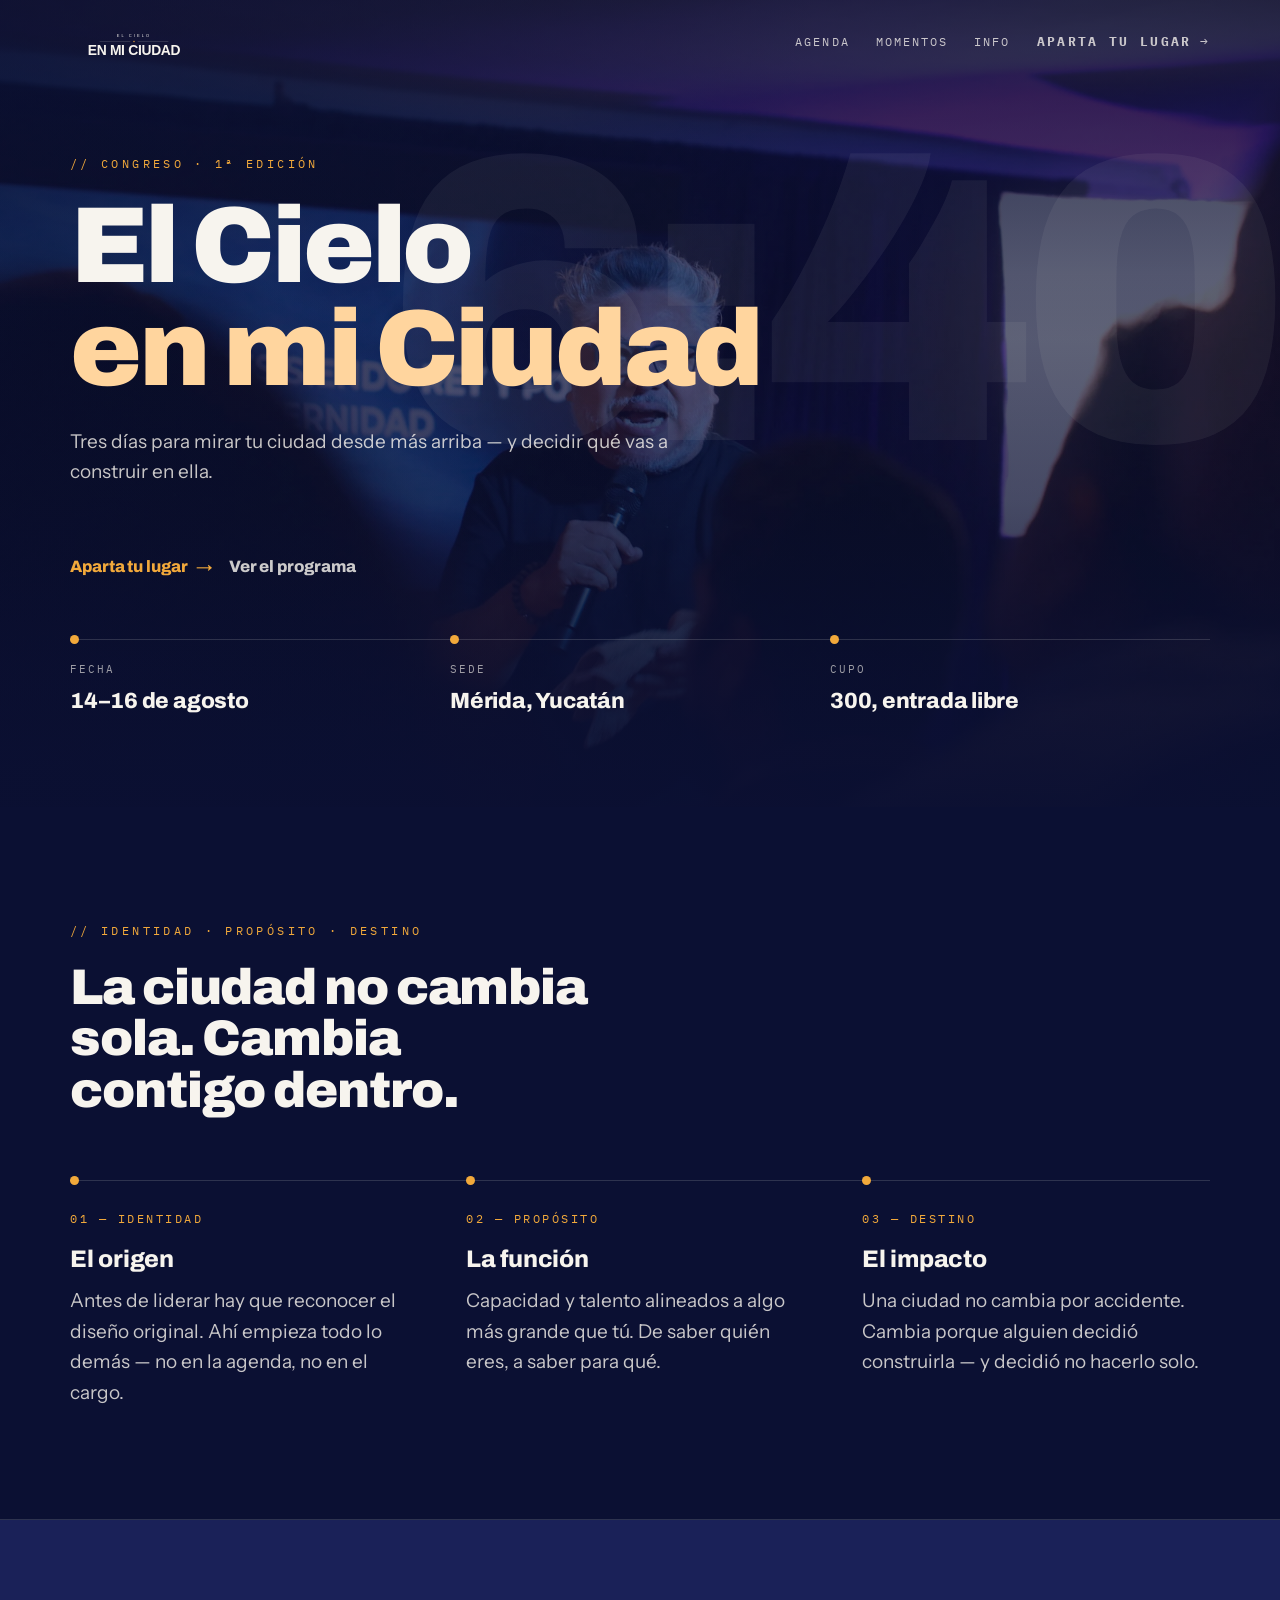
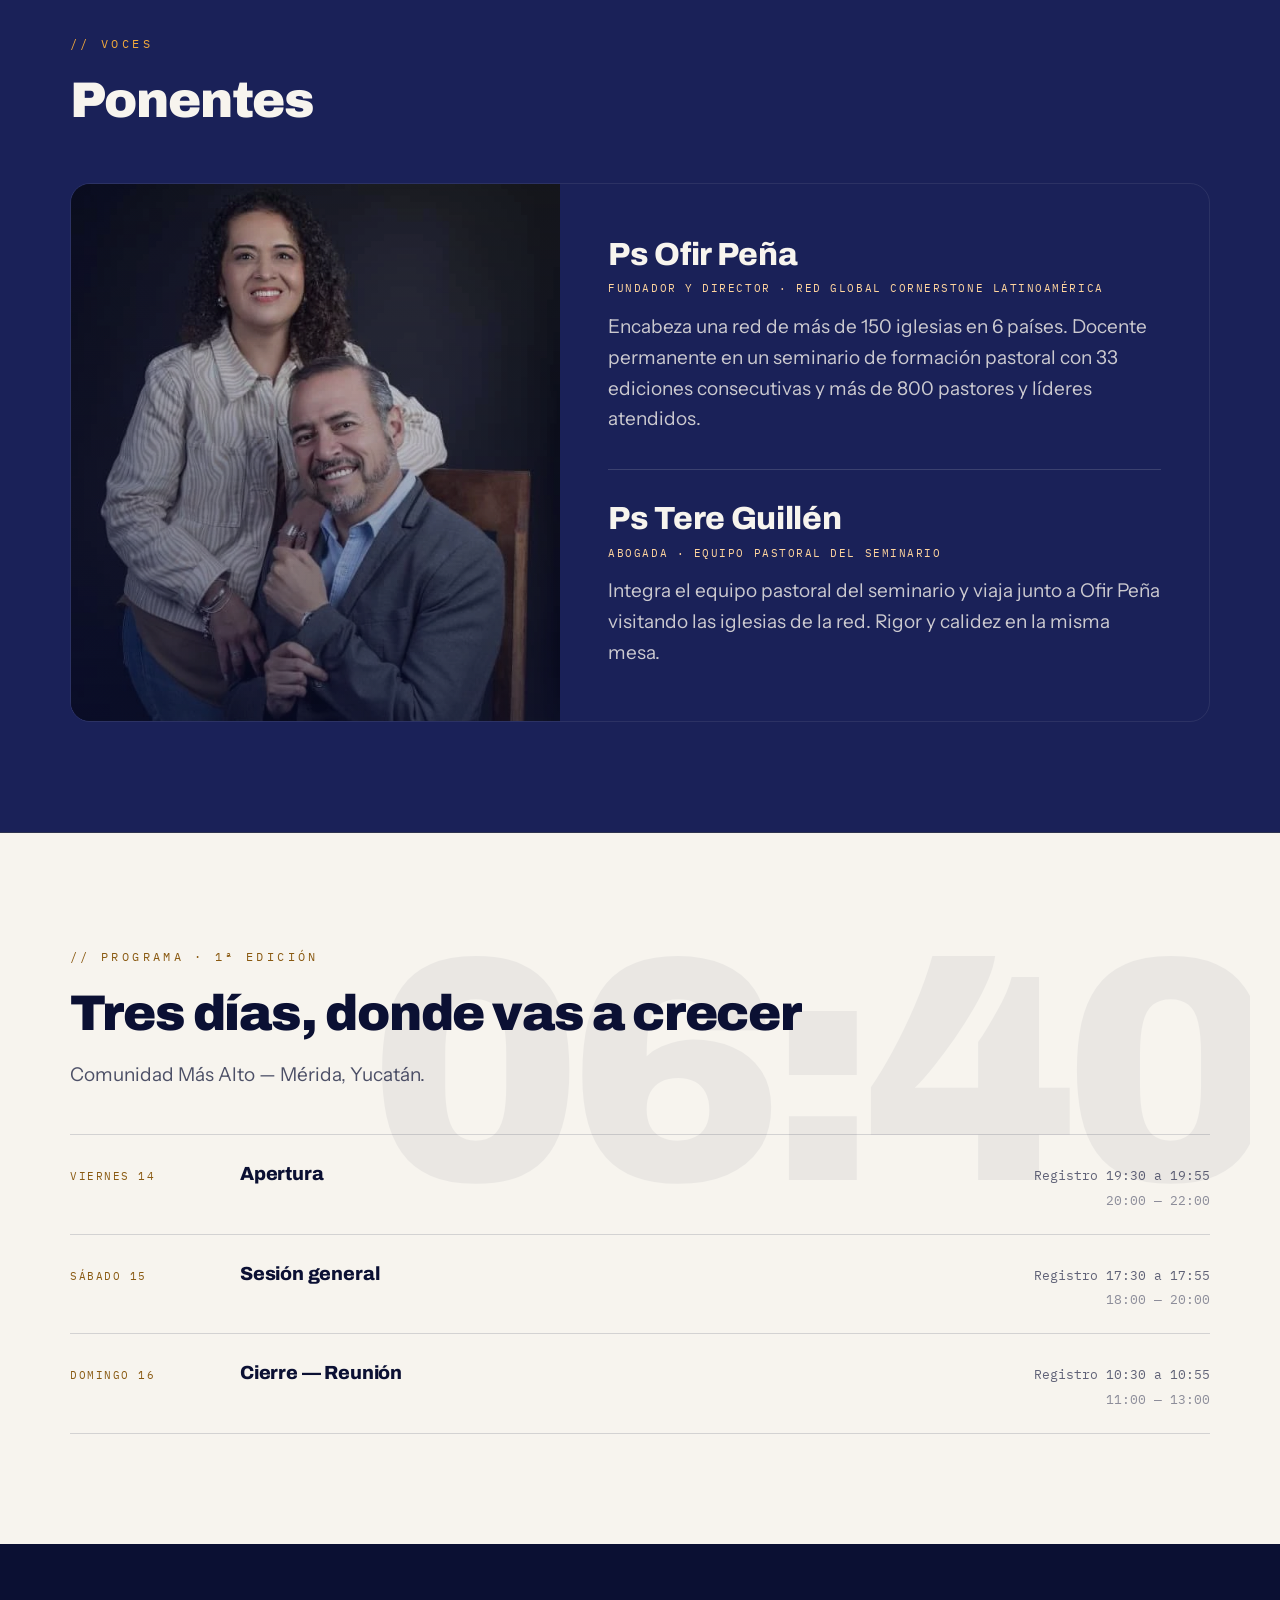
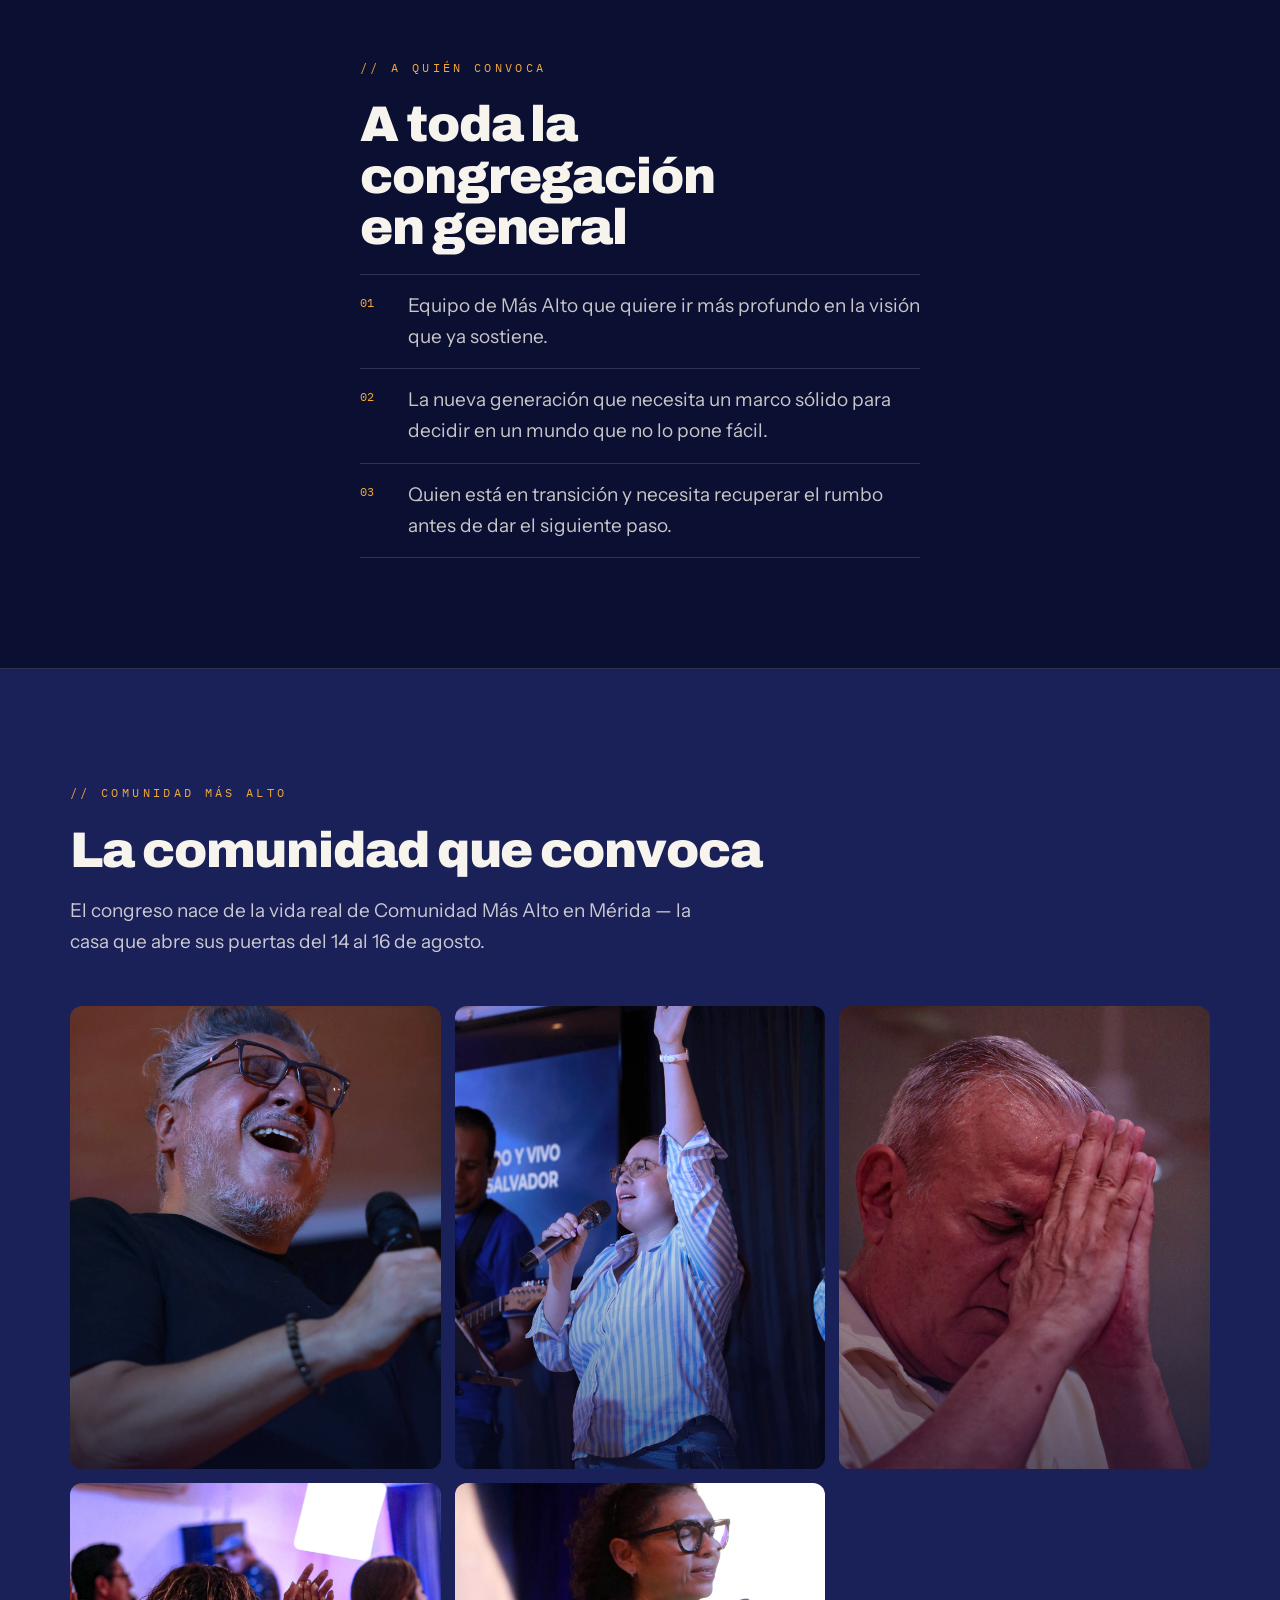
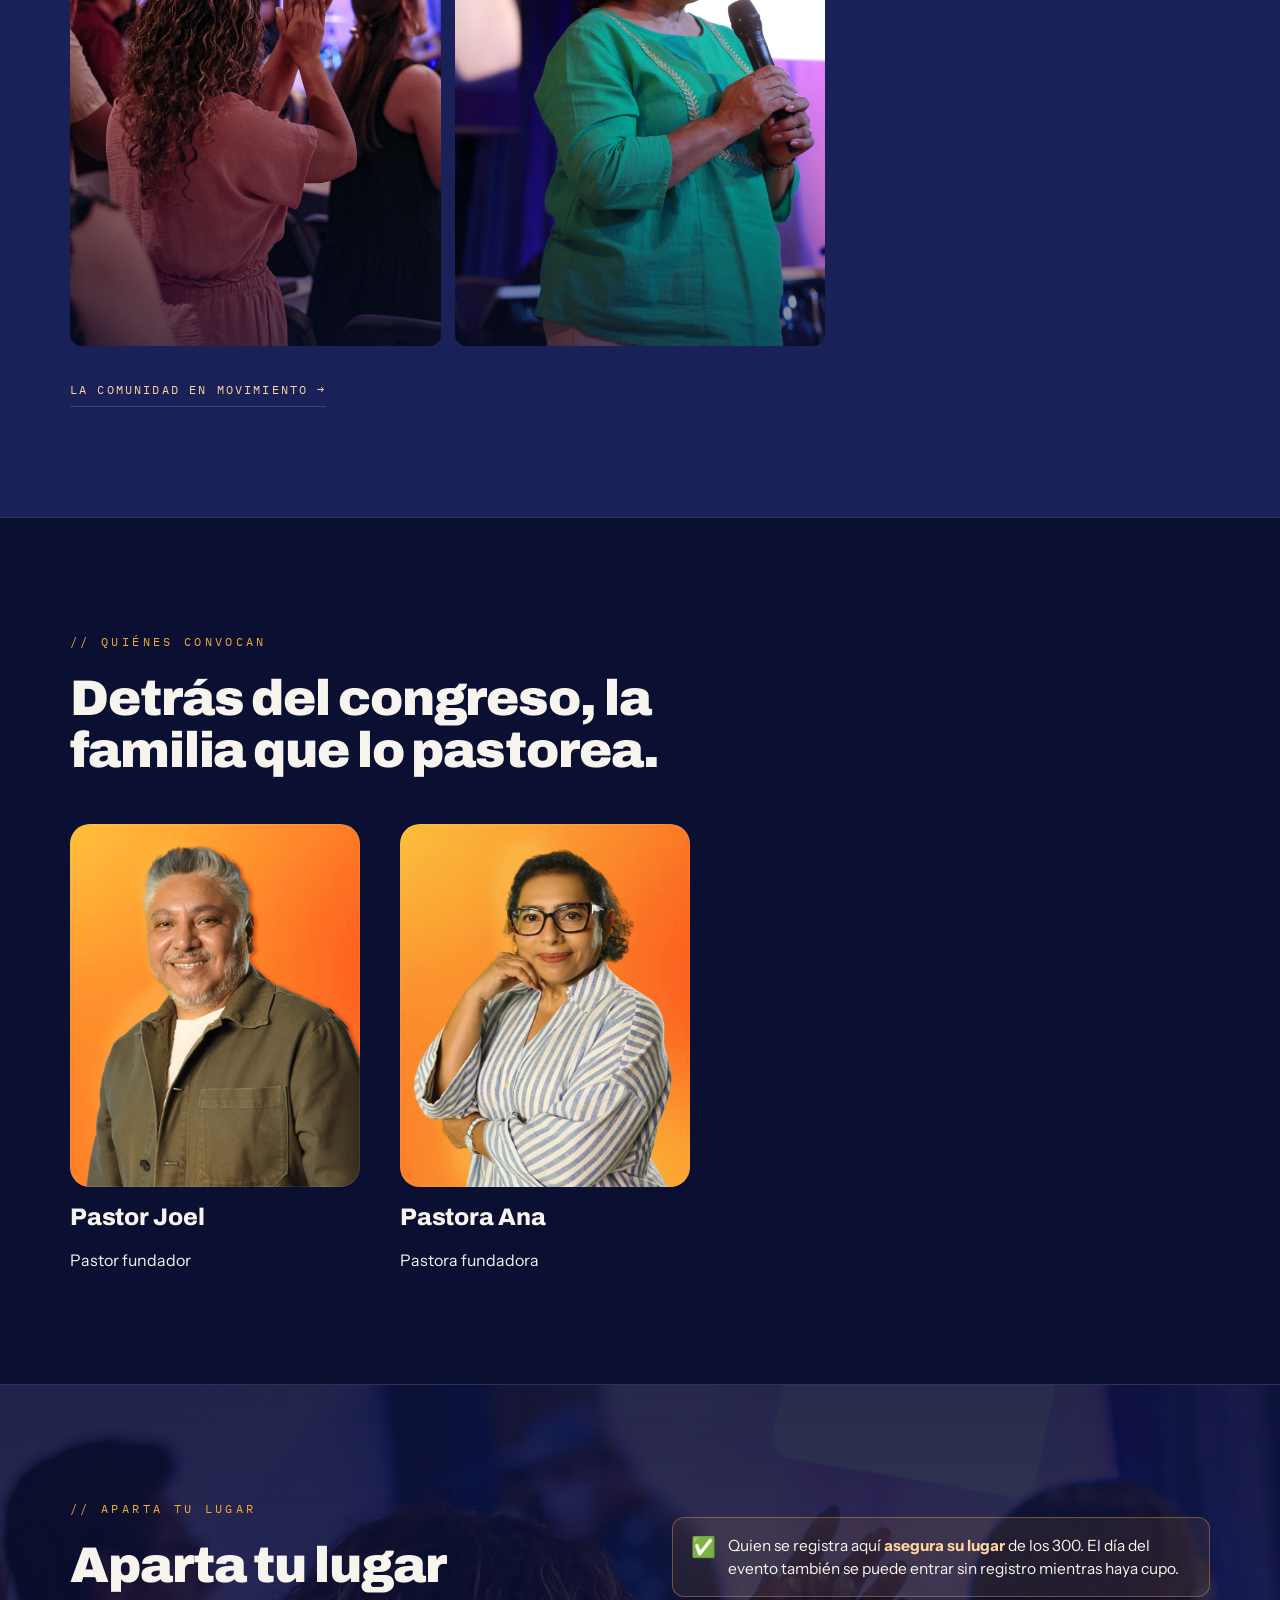
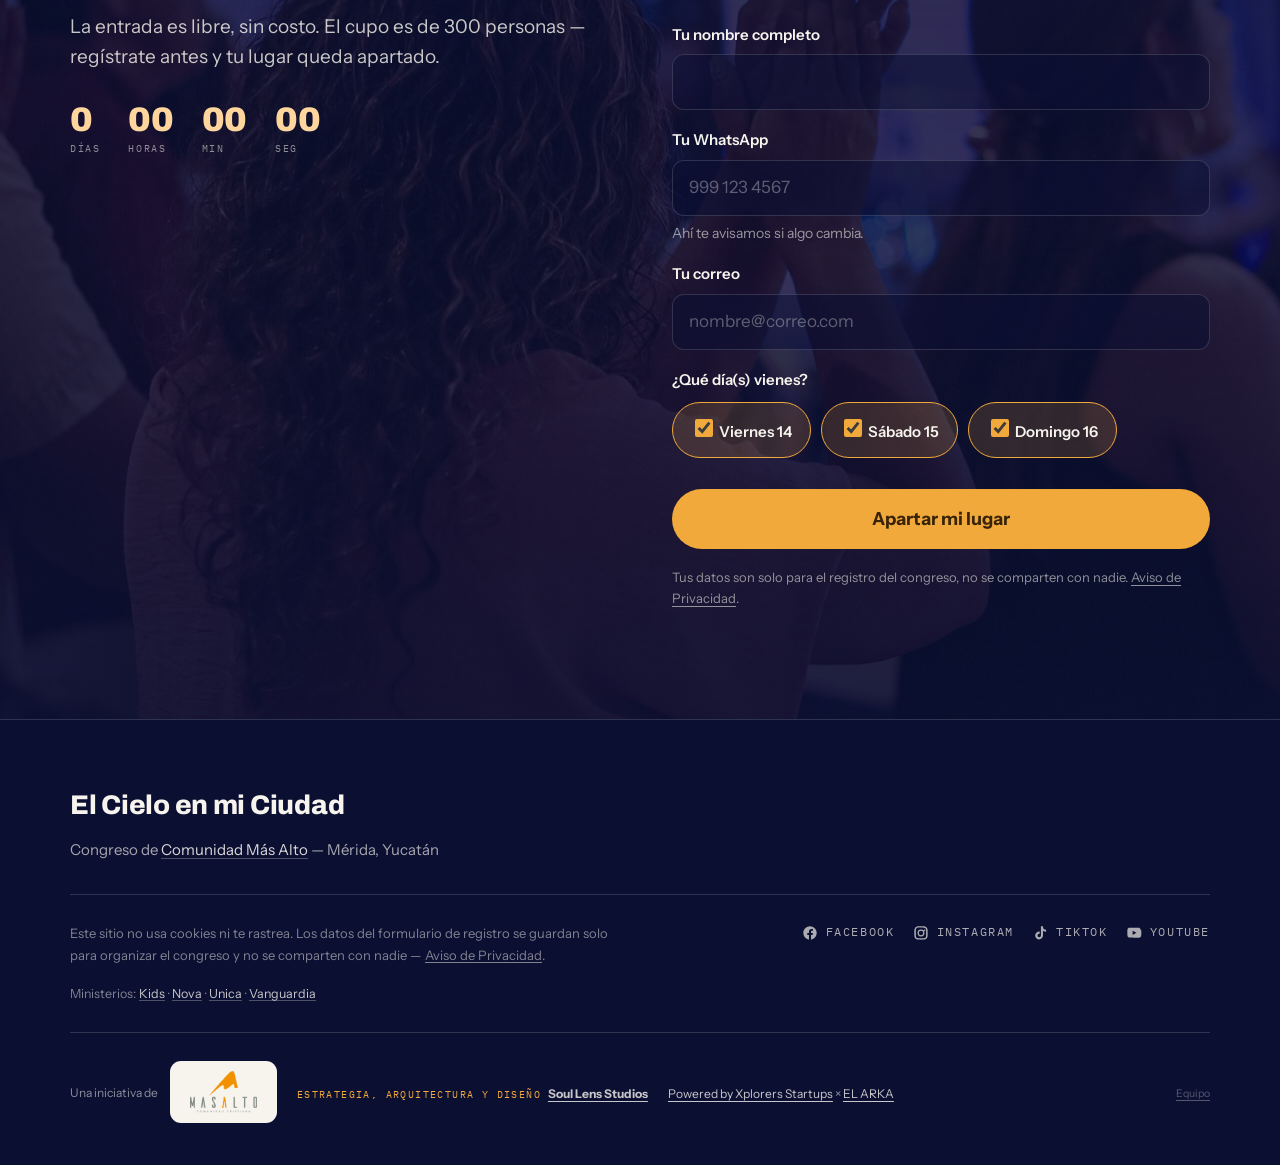
==== commit 77067302: "Registro por día (cupo sin cambios) — LISTO PARA REVISAR, sin desplegar - Formulario: checkboxes Vie" ====
--- a/index.html
+++ b/index.html
@@ -284,6 +284,25 @@
               <span class="lx-error" id="e-correo">Revisa tu correo, parece incompleto.</span>
             </div>
 
+            <div class="lx-campo">
+              <span class="lx-dias-label">¿Qué día(s) vienes?</span>
+              <div class="lx-dias-check">
+                <label class="lx-dia-opt">
+                  <input type="checkbox" name="dias" value="viernes" checked>
+                  <span>Viernes 14</span>
+                </label>
+                <label class="lx-dia-opt">
+                  <input type="checkbox" name="dias" value="sabado" checked>
+                  <span>Sábado 15</span>
+                </label>
+                <label class="lx-dia-opt">
+                  <input type="checkbox" name="dias" value="domingo" checked>
+                  <span>Domingo 16</span>
+                </label>
+              </div>
+              <span class="lx-error" id="e-dias">Marca al menos un día.</span>
+            </div>
+
             <!-- Los robots llenan todo lo que encuentran; una persona no ve esto. -->
             <div class="lx-trampa" aria-hidden="true">
               <label for="f-sitio">No llenes este campo</label>
--- a/assets/styles.css
+++ b/assets/styles.css
@@ -570,6 +570,28 @@
 }
 .lx-campo.lx-mal .lx-error { display: block; }
 
+/* ── ¿Qué día(s) vienes? — chips, no un select: se ven las 3 opciones
+   de un vistazo y se tocan directo, sin abrir nada. ── */
+.lx-dias-label {
+  display: block; margin-bottom: 10px;
+  font-size: 15px; font-weight: 600; color: var(--lx-bone);
+}
+.lx-dias-check { display: flex; flex-wrap: wrap; gap: 10px; }
+.lx-dia-opt {
+  display: inline-flex; align-items: center; gap: 8px;
+  padding: 13px 18px; border-radius: var(--r-pill);
+  border: 1px solid var(--lx-border-dark); cursor: pointer;
+  font-size: 15px; color: color-mix(in srgb, var(--lx-bone) 78%, transparent);
+  transition: border-color .2s var(--lx-ease), background .2s var(--lx-ease), color .2s var(--lx-ease);
+}
+.lx-dia-opt:has(input:checked) {
+  border-color: var(--lx-amber);
+  background: color-mix(in srgb, var(--lx-amber) 16%, transparent);
+  color: var(--lx-bone);
+}
+.lx-dia-opt input { width: 18px; height: 18px; accent-color: var(--lx-amber); }
+.lx-campo.lx-mal .lx-dias-check { outline: 1px solid #FF9A8E; border-radius: var(--r-pill); }
+
 /* Trampa para robots: fuera de pantalla pero no display:none, porque
    los que rellenan solos ignoran lo que está oculto del todo. */
 .lx-trampa {
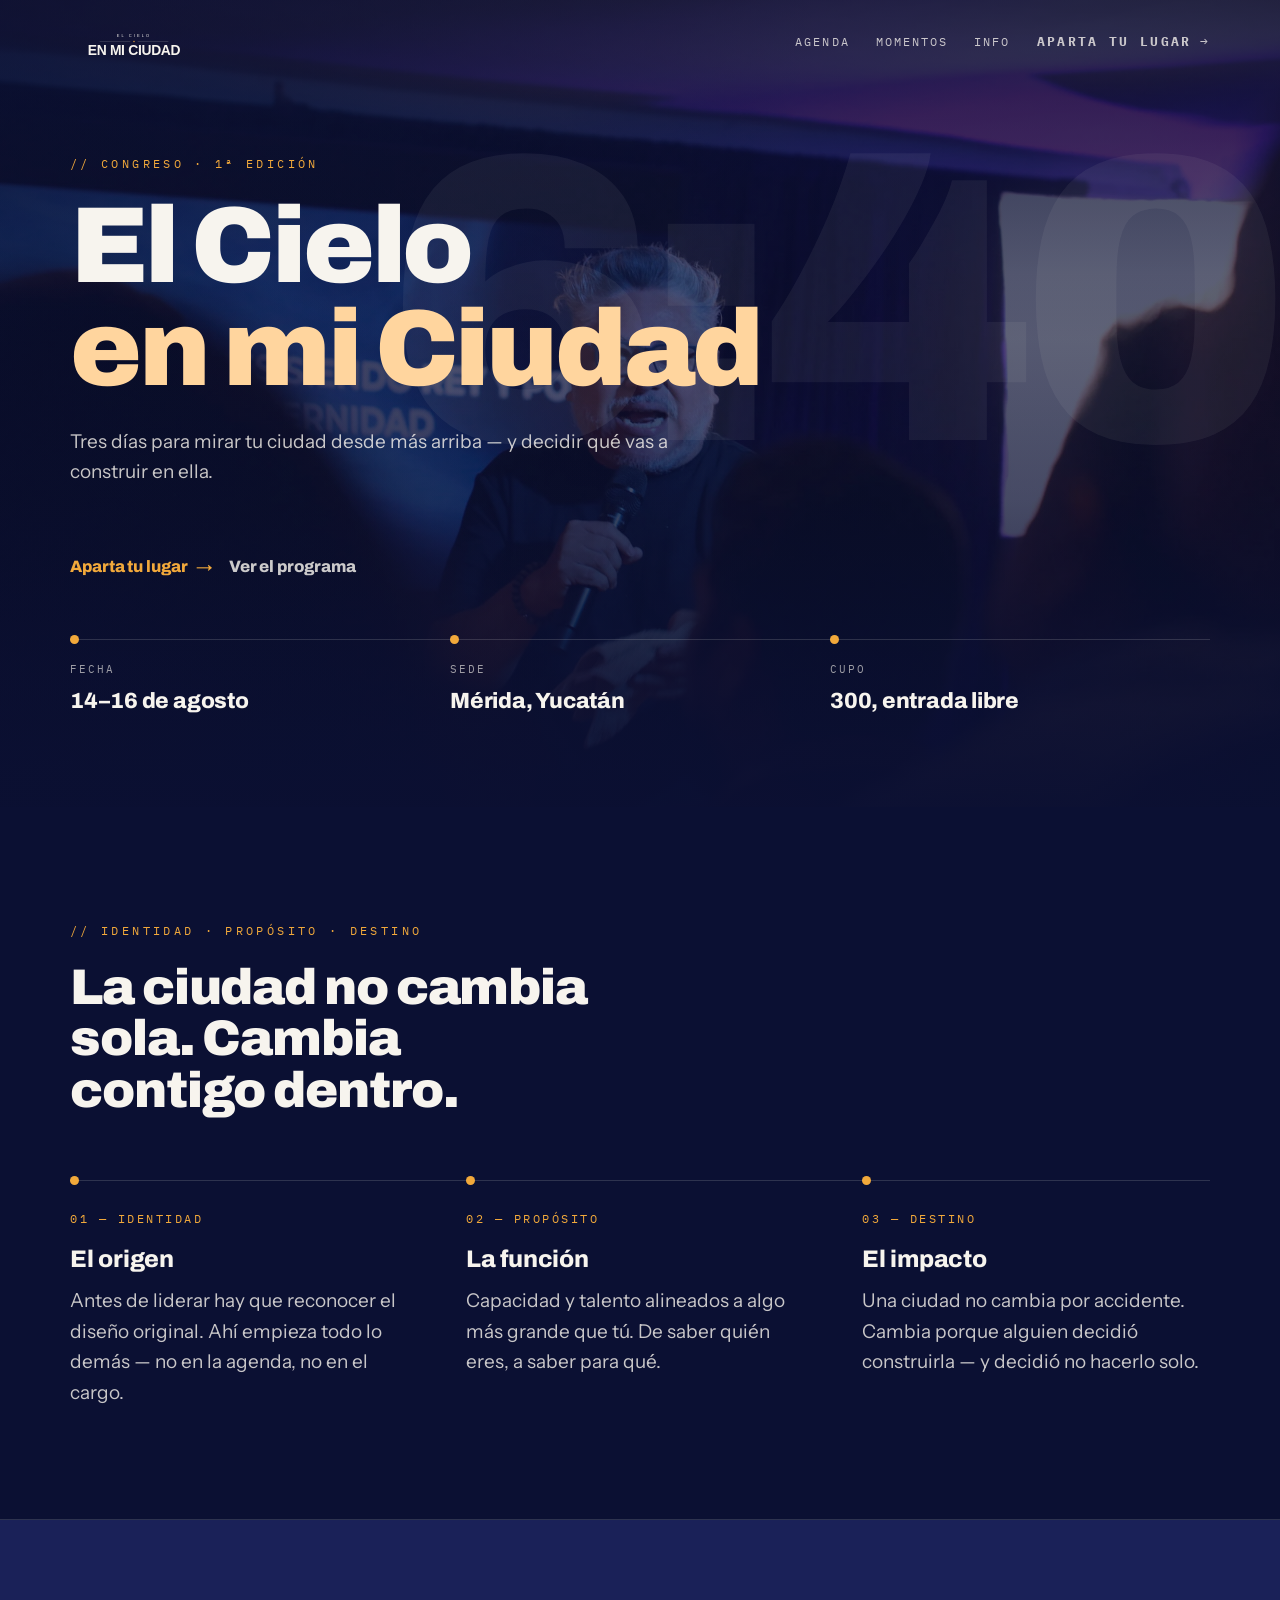
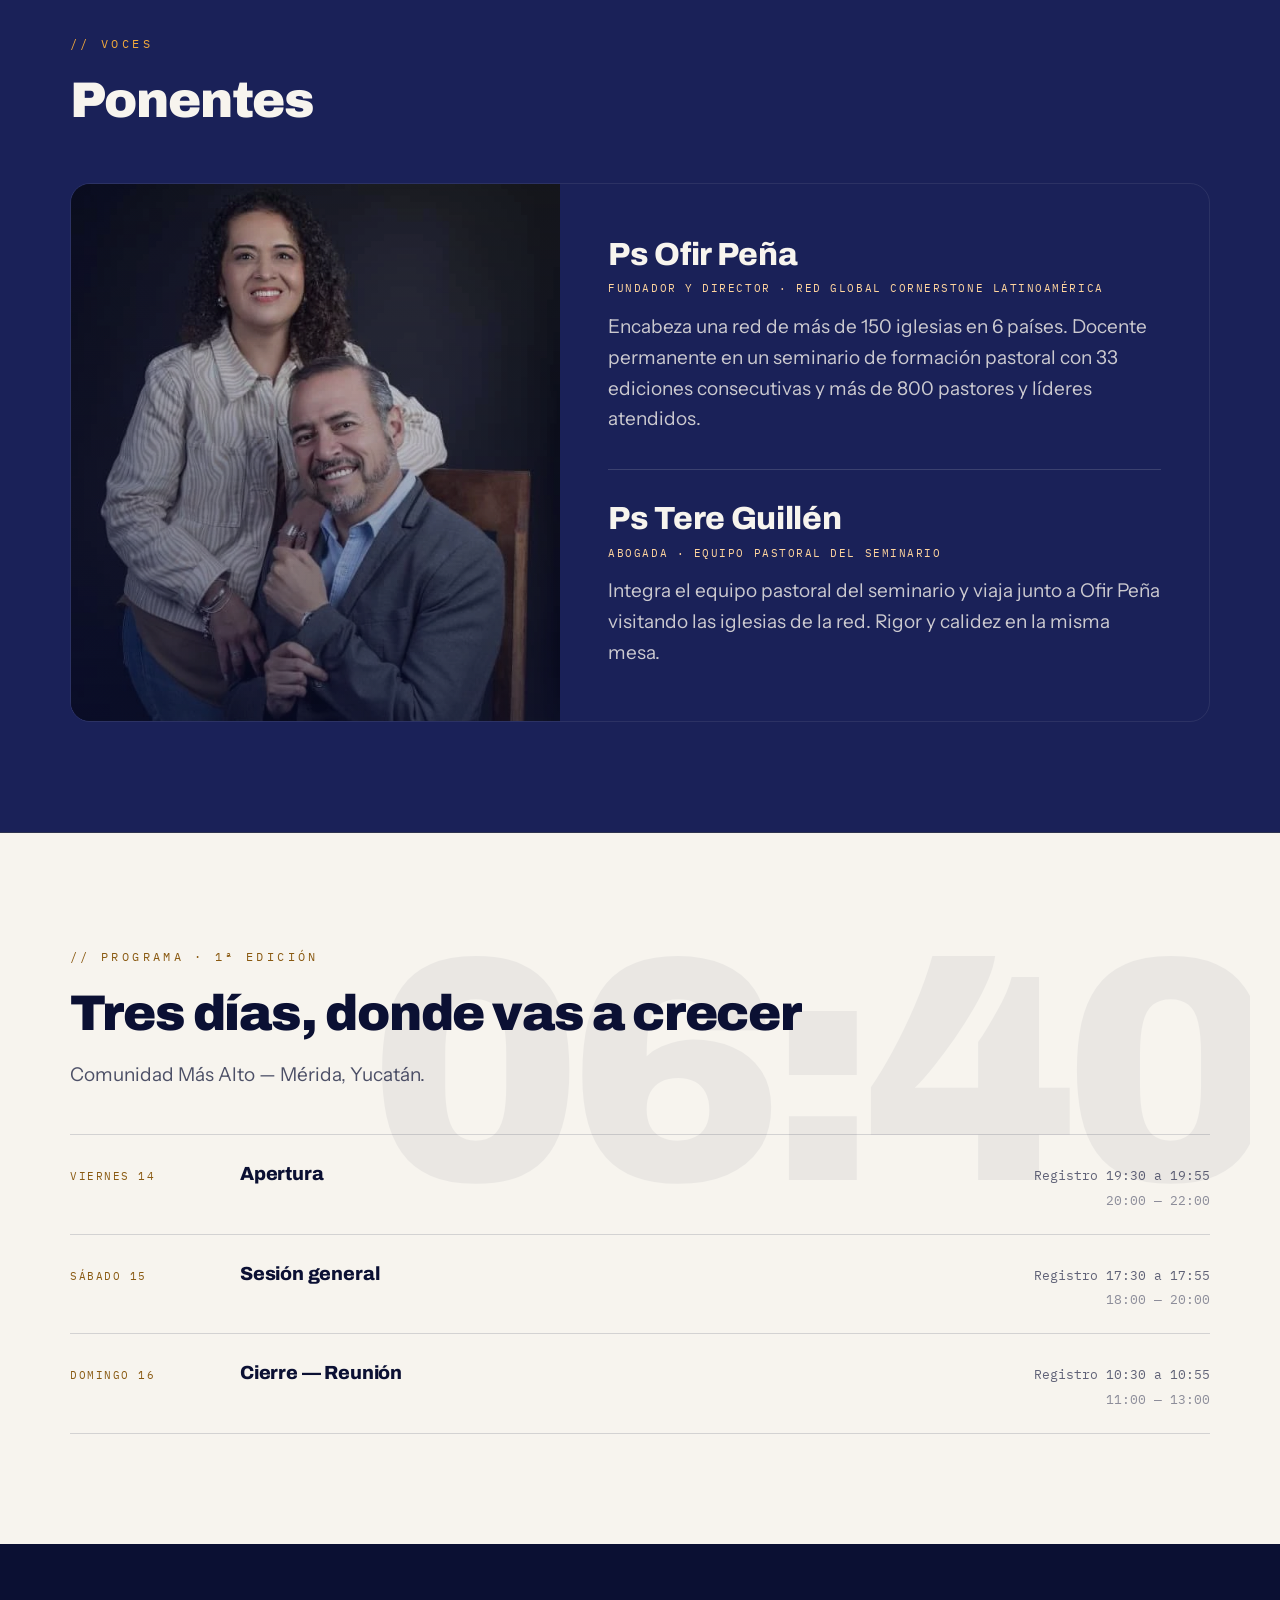
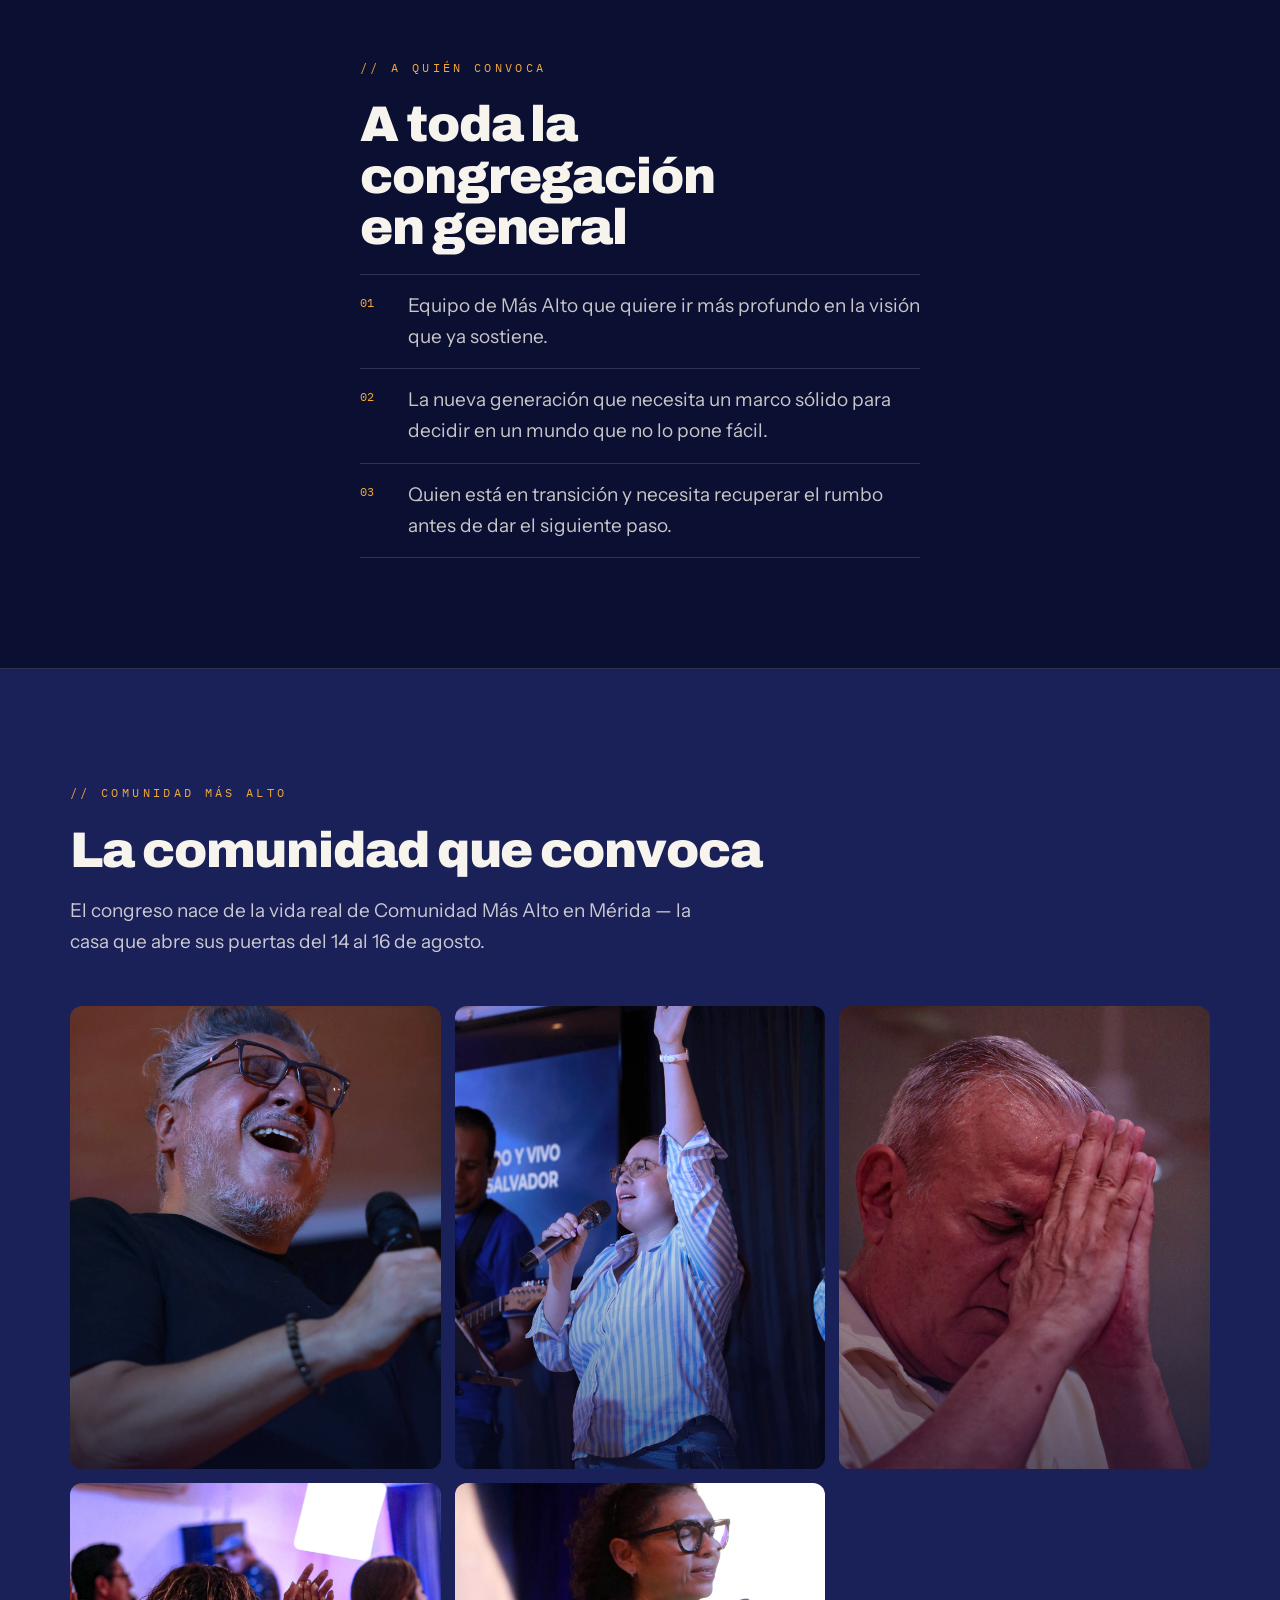
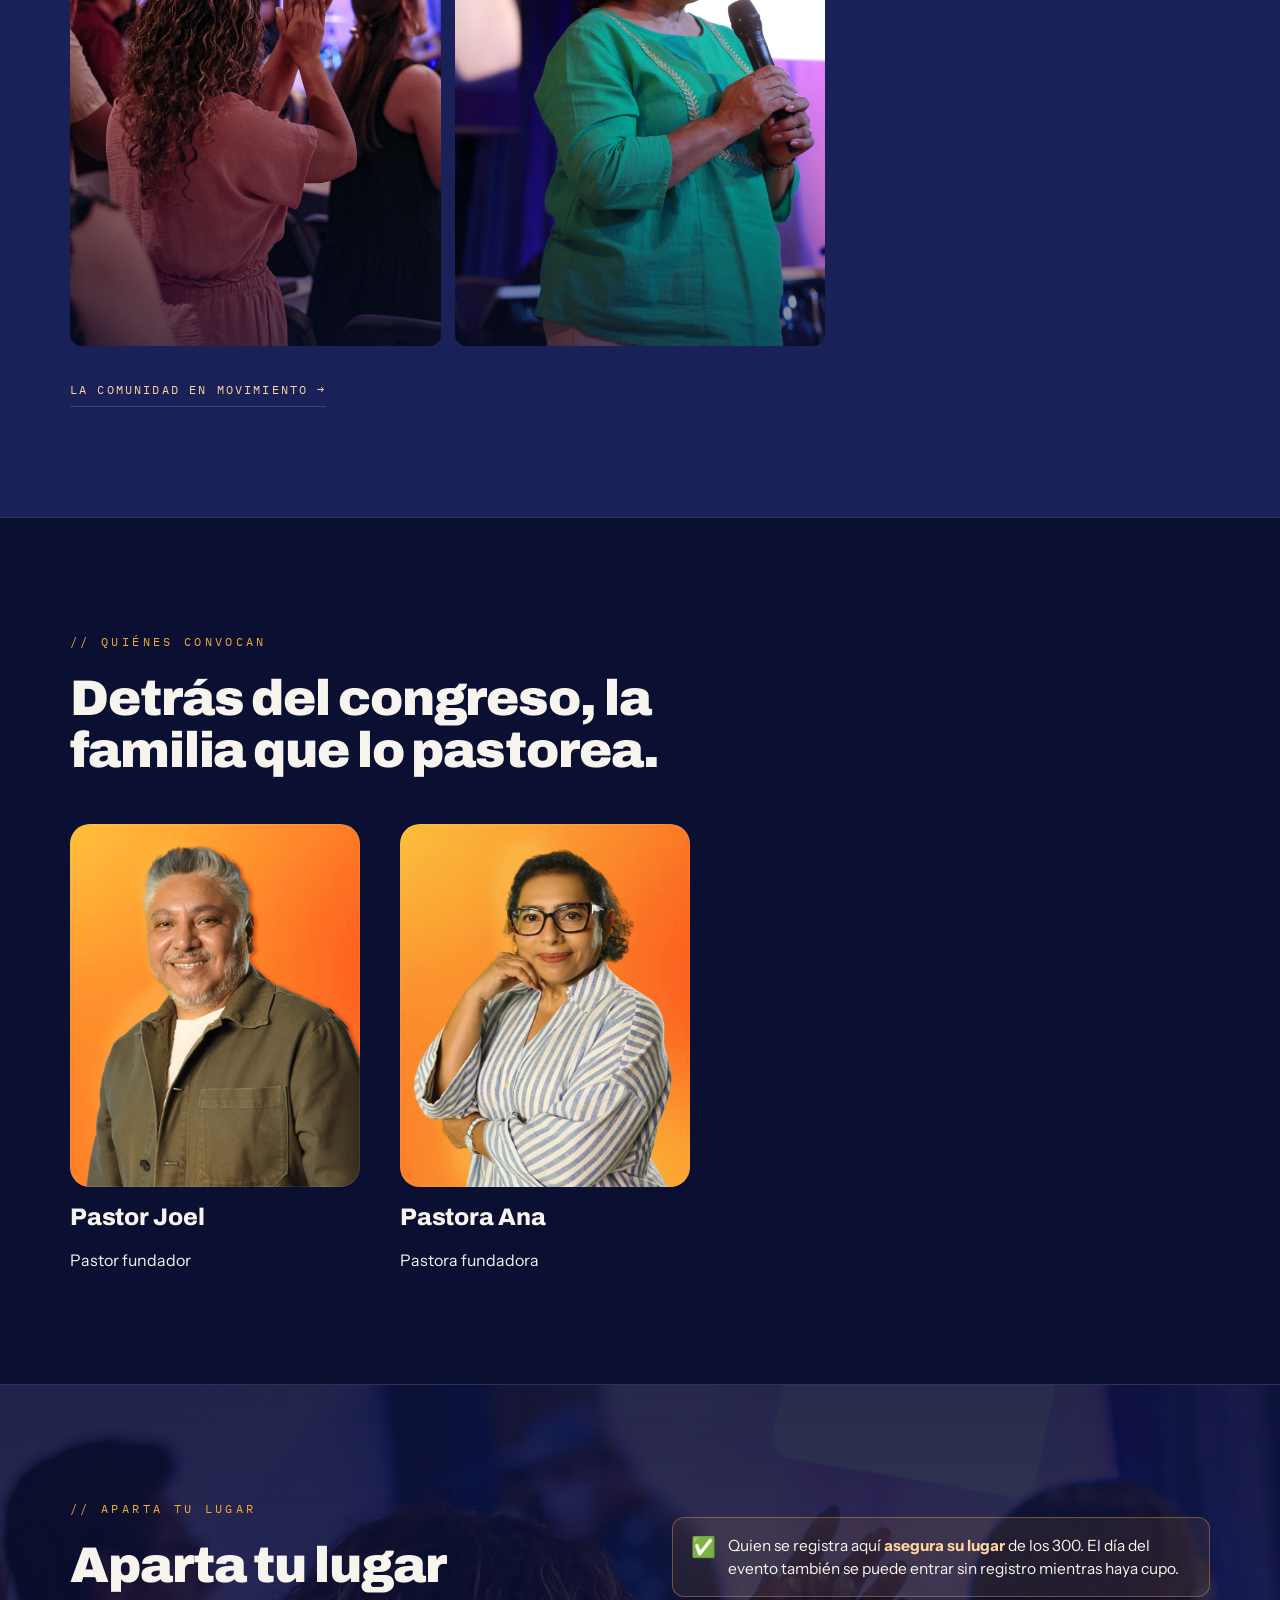
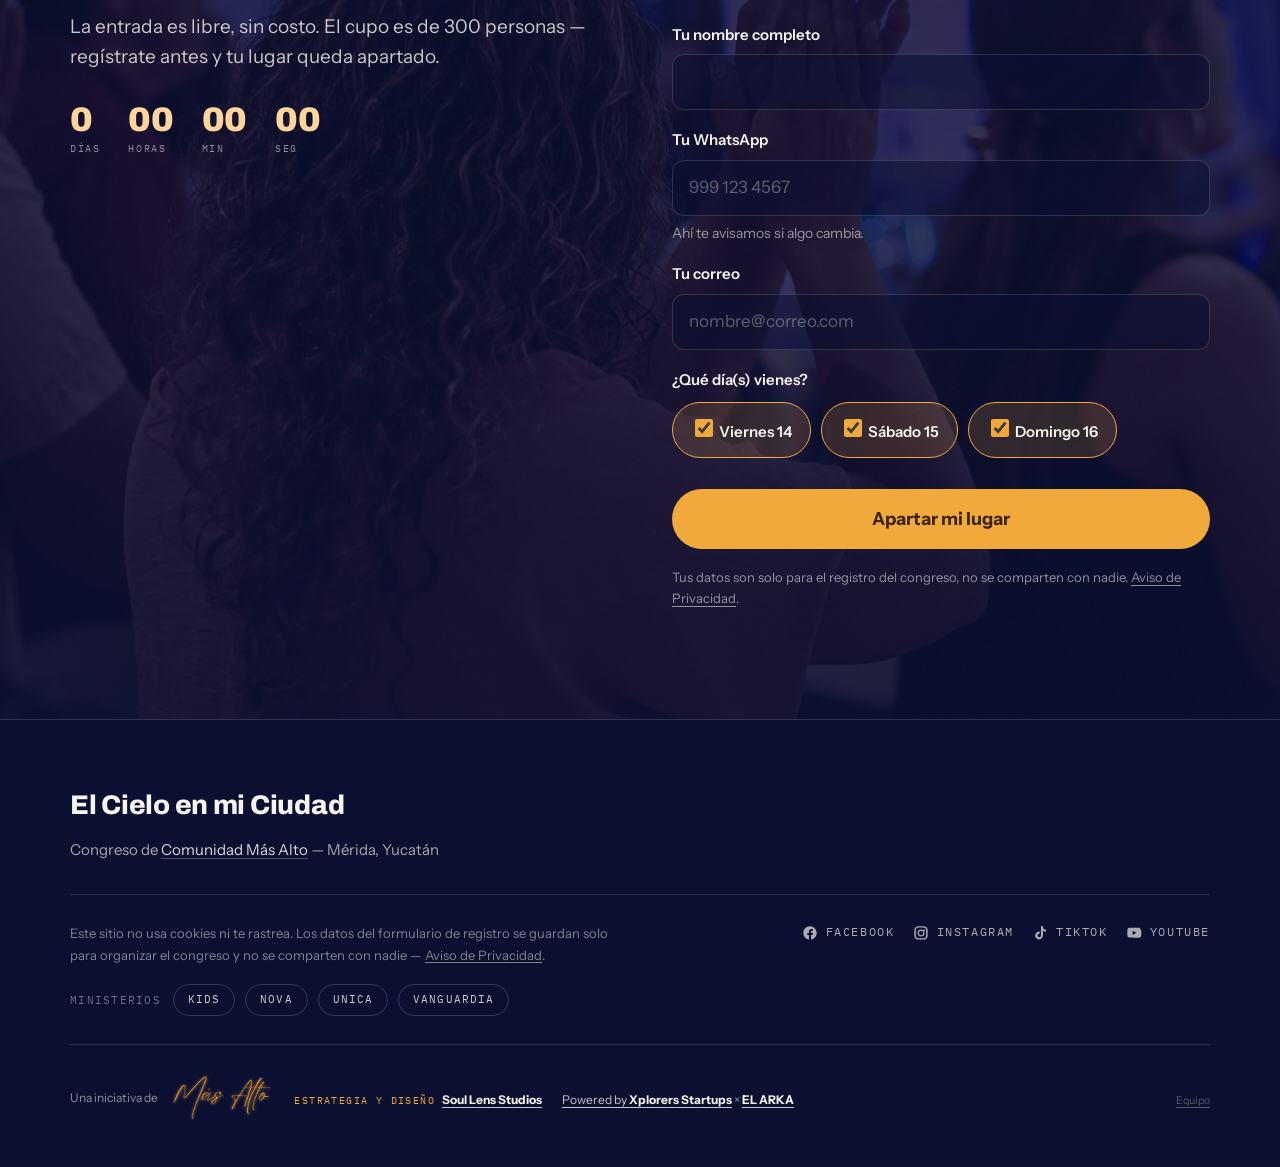
==== commit e0135677: "Polish: íconos de mapa, wordmark CMA, ministerios en pastillas, créditos parejos, clima en agenda - " ====
--- a/index.html
+++ b/index.html
@@ -382,12 +382,18 @@
           </a>
         </div>
       </div>
-      <p class="footer-ministerios">Ministerios: <a href="https://kids.comunidadmasalto.org/" target="_blank" rel="noopener">Kids</a> · <a href="https://nova.comunidadmasalto.org/" target="_blank" rel="noopener">Nova</a> · <a href="https://unica.comunidadmasalto.org/" target="_blank" rel="noopener">Unica</a> · <a href="https://vanguardia.comunidadmasalto.org/" target="_blank" rel="noopener">Vanguardia</a></p>
+      <div class="footer-ministerios">
+        <span class="footer-ministerios-label">Ministerios</span>
+        <a class="footer-ministerio" href="https://kids.comunidadmasalto.org/" target="_blank" rel="noopener">Kids</a>
+        <a class="footer-ministerio" href="https://nova.comunidadmasalto.org/" target="_blank" rel="noopener">Nova</a>
+        <a class="footer-ministerio" href="https://unica.comunidadmasalto.org/" target="_blank" rel="noopener">Unica</a>
+        <a class="footer-ministerio" href="https://vanguardia.comunidadmasalto.org/" target="_blank" rel="noopener">Vanguardia</a>
+      </div>
       <div class="footer-rule"></div>
       <div class="credits">
-        <span class="lx-credit-cma">Una iniciativa de <a href="https://comunidadmasalto.org/" target="_blank" rel="noopener"><span class="lx-cma-chip"><img src="assets/brand/cma/masalto-logo-color.png" alt="Comunidad Más Alto"></span></a></span>
-        <span><span class="design-label">Estrategia, Arquitectura y Diseño</span> <a href="https://soullensstudios.live/" target="_blank" rel="noopener"><strong>Soul Lens Studios</strong></a></span>
-        <span><a href="https://xplorerstartups.ai/" target="_blank" rel="noopener">Powered by Xplorers Startups</a> × <a href="https://elarka.ong/" target="_blank" rel="noopener">EL ARKA</a></span>
+        <span class="lx-credit-cma">Una iniciativa de <a class="lx-cma-word" href="https://comunidadmasalto.org/" target="_blank" rel="noopener"><img src="assets/brand/cma/masalto-wordmark.png" alt="Comunidad Más Alto"></a></span>
+        <span><span class="design-label">Estrategia y Diseño</span> <a href="https://soullensstudios.live/" target="_blank" rel="noopener"><strong>Soul Lens Studios</strong></a></span>
+        <span><a href="https://xplorerstartups.ai/" target="_blank" rel="noopener">Powered by <strong>Xplorers Startups</strong></a> × <a href="https://elarka.ong/" target="_blank" rel="noopener"><strong>EL ARKA</strong></a></span>
         <a href="guion.html" class="footer-team">Equipo</a>
       </div>
     </div>
--- a/assets/styles.css
+++ b/assets/styles.css
@@ -282,17 +282,31 @@
 }
 @media (max-width: 640px) { .lx-horizon .lx-pts { grid-template-columns: 1fr; gap: 26px; } }
 
-/* ── clima actual: insignia chica bajo el horizonte del hero — solo
-   aparece si Open-Meteo responde, nunca un dato inventado en su lugar ── */
+/* ── clima actual: insignia chica — solo aparece si Open-Meteo responde,
+   nunca un dato inventado en su lugar. El markup lo arma clima.js, igual
+   en cualquier página; cada contenedor solo define --clima-fuerte y
+   --clima-suave según si vive sobre fondo oscuro o hueso. ── */
+.lx-clima-ico { font-size: 20px; line-height: 1; }
+.lx-clima-temp { font-family: var(--font-display); font-weight: 800; font-size: 20px; color: var(--clima-fuerte); }
+.lx-clima-detalle {
+  font-family: var(--font-marker); font-size: 10.5px; letter-spacing: .1em; text-transform: uppercase;
+  color: var(--clima-suave);
+}
 .lx-clima-actual {
+  --clima-fuerte: var(--lx-bone);
+  --clima-suave: color-mix(in srgb, var(--lx-bone) 58%, transparent);
   display: flex; align-items: baseline; gap: 10px; margin-top: 22px;
   font-family: var(--font-body); color: color-mix(in srgb, var(--lx-bone) 78%, transparent);
 }
-.lx-clima-ico { font-size: 20px; line-height: 1; }
-.lx-clima-temp { font-family: var(--font-display); font-weight: 800; font-size: 20px; color: var(--lx-bone); }
-.lx-clima-detalle {
-  font-family: var(--font-marker); font-size: 10.5px; letter-spacing: .1em; text-transform: uppercase;
-  color: color-mix(in srgb, var(--lx-bone) 58%, transparent);
+
+/* ── misma insignia, en la agenda — junto al reloj de Mérida, sobre
+   fondo hueso: "sigue el evento en vivo" es la promesa de esta pantalla ── */
+.lx-reloj-clima-row { display: flex; flex-wrap: wrap; align-items: center; gap: 10px 20px; margin-bottom: 26px; }
+.lx-reloj-clima-row .lx-reloj-yuc { margin-bottom: 0; }
+.lx-clima-agenda {
+  --clima-fuerte: var(--lx-night);
+  --clima-suave: color-mix(in srgb, var(--lx-night) 55%, transparent);
+  display: inline-flex; align-items: baseline; gap: 8px;
 }
 
 /* ── EJES: un horizonte, tres nodos — trayectoria, no tarjetas ── */
@@ -466,11 +480,14 @@
 .lx-mapa-btn:hover { background: color-mix(in srgb, var(--lx-amber) 12%, transparent); border-color: var(--lx-amber); }
 .lx-mapa-ico { width: 15px; height: 15px; flex: none; }
 
-/* ── Marca real de Comunidad Más Alto (naranja + gris) — un solo lugar,
-   el footer, y ahí que se vea bien: placa hueso propia (su naranja
-   choca con el ámbar del congreso puesto directo sobre índigo), tamaño
-   generoso, nada apretado contra el texto. ── */
-.lx-credit-cma { display: flex; align-items: center; gap: 12px; flex-wrap: wrap; margin-bottom: 2px; }
+/* ── Marca real de Comunidad Más Alto en el cierre del footer — el
+   wordmark en su propio ámbar va directo sobre índigo (misma familia de
+   color que el ámbar del congreso, no choca como el combo naranja+gris
+   del logo completo) — tamaño generoso, es quien convoca. ── */
+.lx-credit-cma { display: flex; align-items: center; gap: 12px; flex-wrap: wrap; margin-bottom: 4px; }
+.lx-cma-word { display: inline-flex; align-items: center; }
+.lx-cma-word img { display: block; height: 50px; width: auto; }
+
 .lx-cma-chip {
   display: inline-flex; align-items: center;
   padding: 10px 20px; border-radius: 11px; background: var(--lx-bone);
@@ -764,18 +781,31 @@
 }
 .footer-social:hover { color: var(--lx-amber-light); }
 .footer-social svg { width: 16px; height: 16px; flex: none; }
-.footer-ministerios {
-  margin: 18px 0 0; font-size: 12.5px; color: color-mix(in srgb, var(--lx-bone) 50%, transparent);
-}
-.footer-ministerios a {
-  color: color-mix(in srgb, var(--lx-bone) 80%, transparent); text-decoration: underline;
-  text-underline-offset: 2px; text-decoration-color: color-mix(in srgb, var(--lx-bone) 28%, transparent);
-}
+/* Ministerios como pastillas, no una línea de texto subrayado — mismo
+   peso visual que footer-social. Sin logo propio de cada uno todavía
+   (no hay archivo real que usar); esto es lo mejor sin inventar uno. */
+.footer-ministerios { margin: 18px 0 0; display: flex; flex-wrap: wrap; align-items: center; gap: 8px 10px; }
+.footer-ministerios-label {
+  font-family: var(--font-marker); font-size: 10.5px; letter-spacing: .12em; text-transform: uppercase;
+  color: color-mix(in srgb, var(--lx-bone) 42%, transparent); margin-right: 2px;
+}
+.footer-ministerio {
+  display: inline-flex; align-items: center; padding: 6px 14px; border-radius: var(--r-pill);
+  border: 1px solid color-mix(in srgb, var(--lx-bone) 18%, transparent);
+  font-family: var(--font-marker); font-size: 11px; letter-spacing: .1em; text-transform: uppercase;
+  color: color-mix(in srgb, var(--lx-bone) 82%, transparent); text-decoration: none;
+  transition: border-color .2s var(--lx-ease), color .2s var(--lx-ease), background .2s var(--lx-ease);
+}
+.footer-ministerio:hover { border-color: var(--lx-amber); color: var(--lx-bone); background: color-mix(in srgb, var(--lx-amber) 10%, transparent); }
+
 .footer .credits {
   display: flex; flex-wrap: wrap; align-items: center; gap: 7px 20px;
   font-size: 12px; color: color-mix(in srgb, var(--lx-bone) 55%, transparent);
 }
 .footer .credits a { color: color-mix(in srgb, var(--lx-bone) 80%, transparent); }
+/* Los 3 nombres de marca al mismo peso — antes solo Soul Lens Studios
+   llevaba <strong>, y sin color propio se perdía igual que el resto. */
+.footer .credits strong { color: var(--lx-bone); font-weight: 700; }
 .footer .credits .design-label {
   font-family: var(--font-marker); font-size: 10px; letter-spacing: .14em; text-transform: uppercase;
   color: var(--lx-amber); margin-right: 5px;
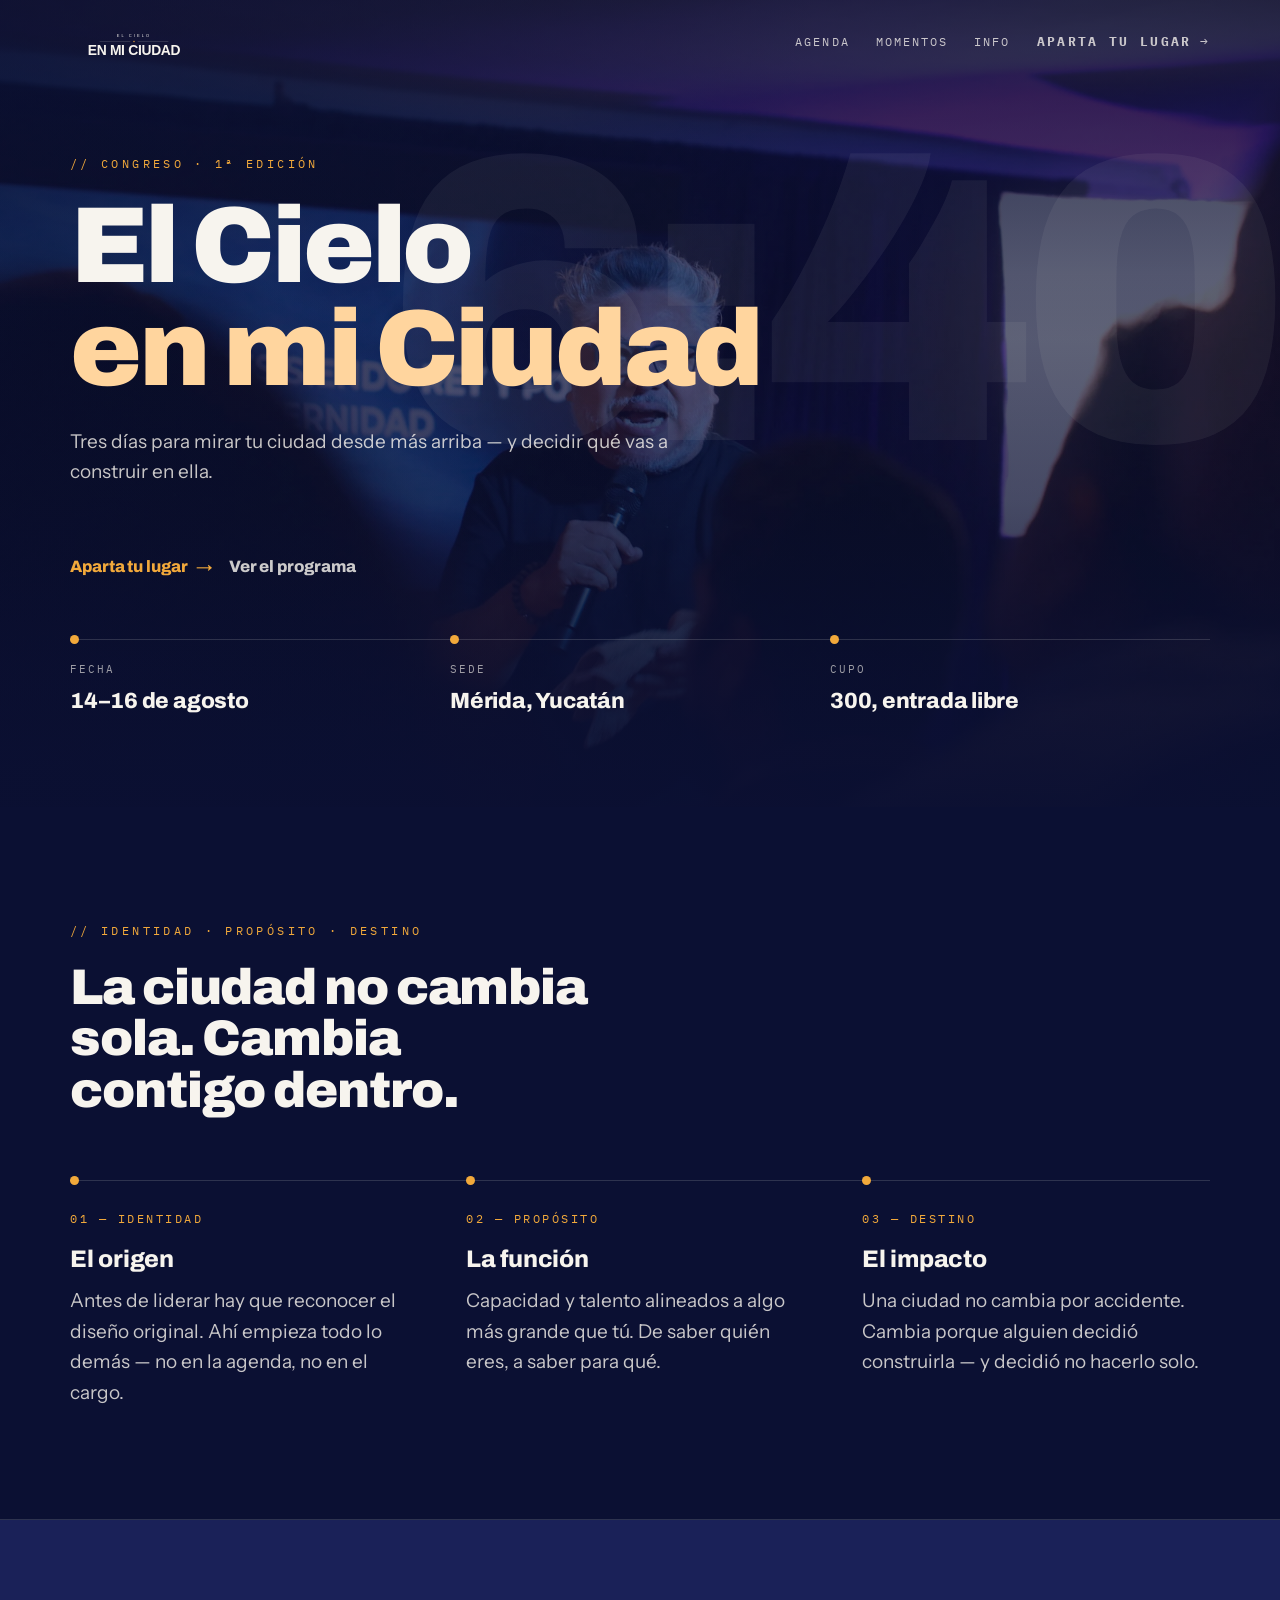
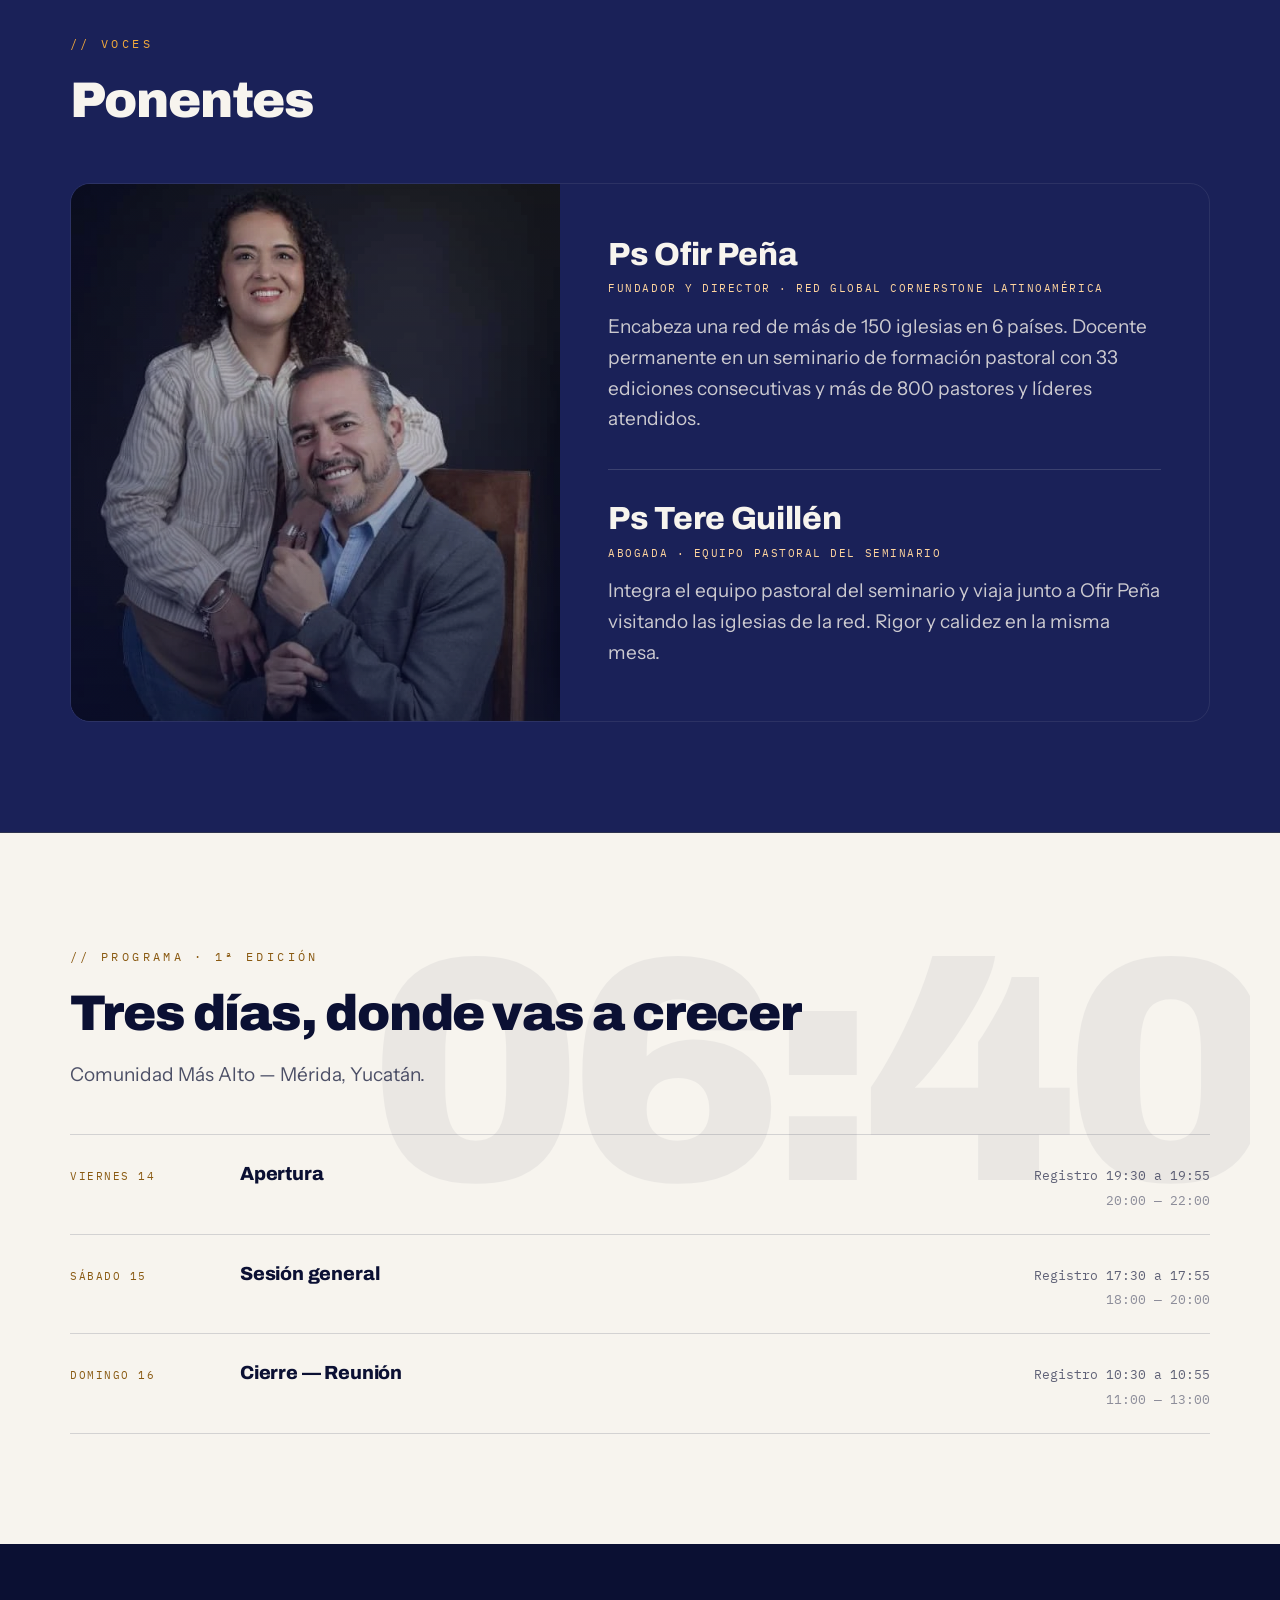
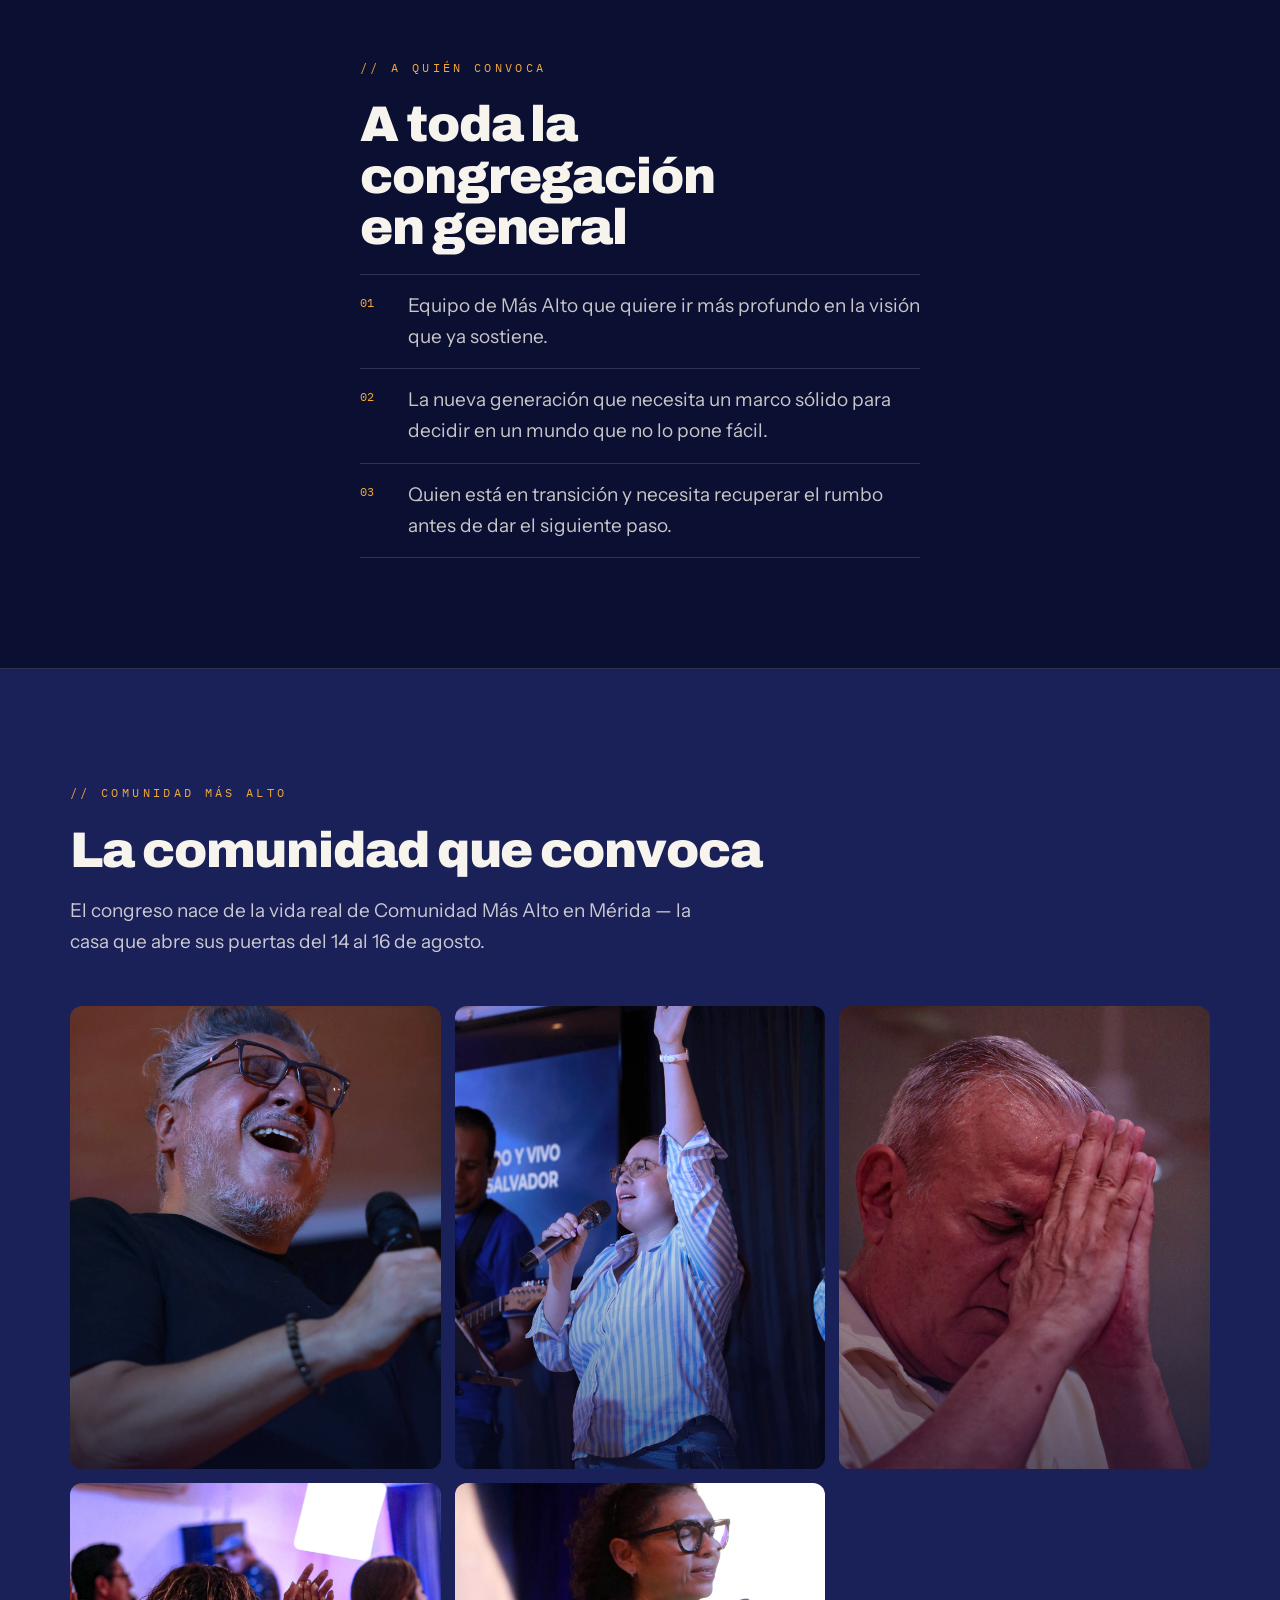
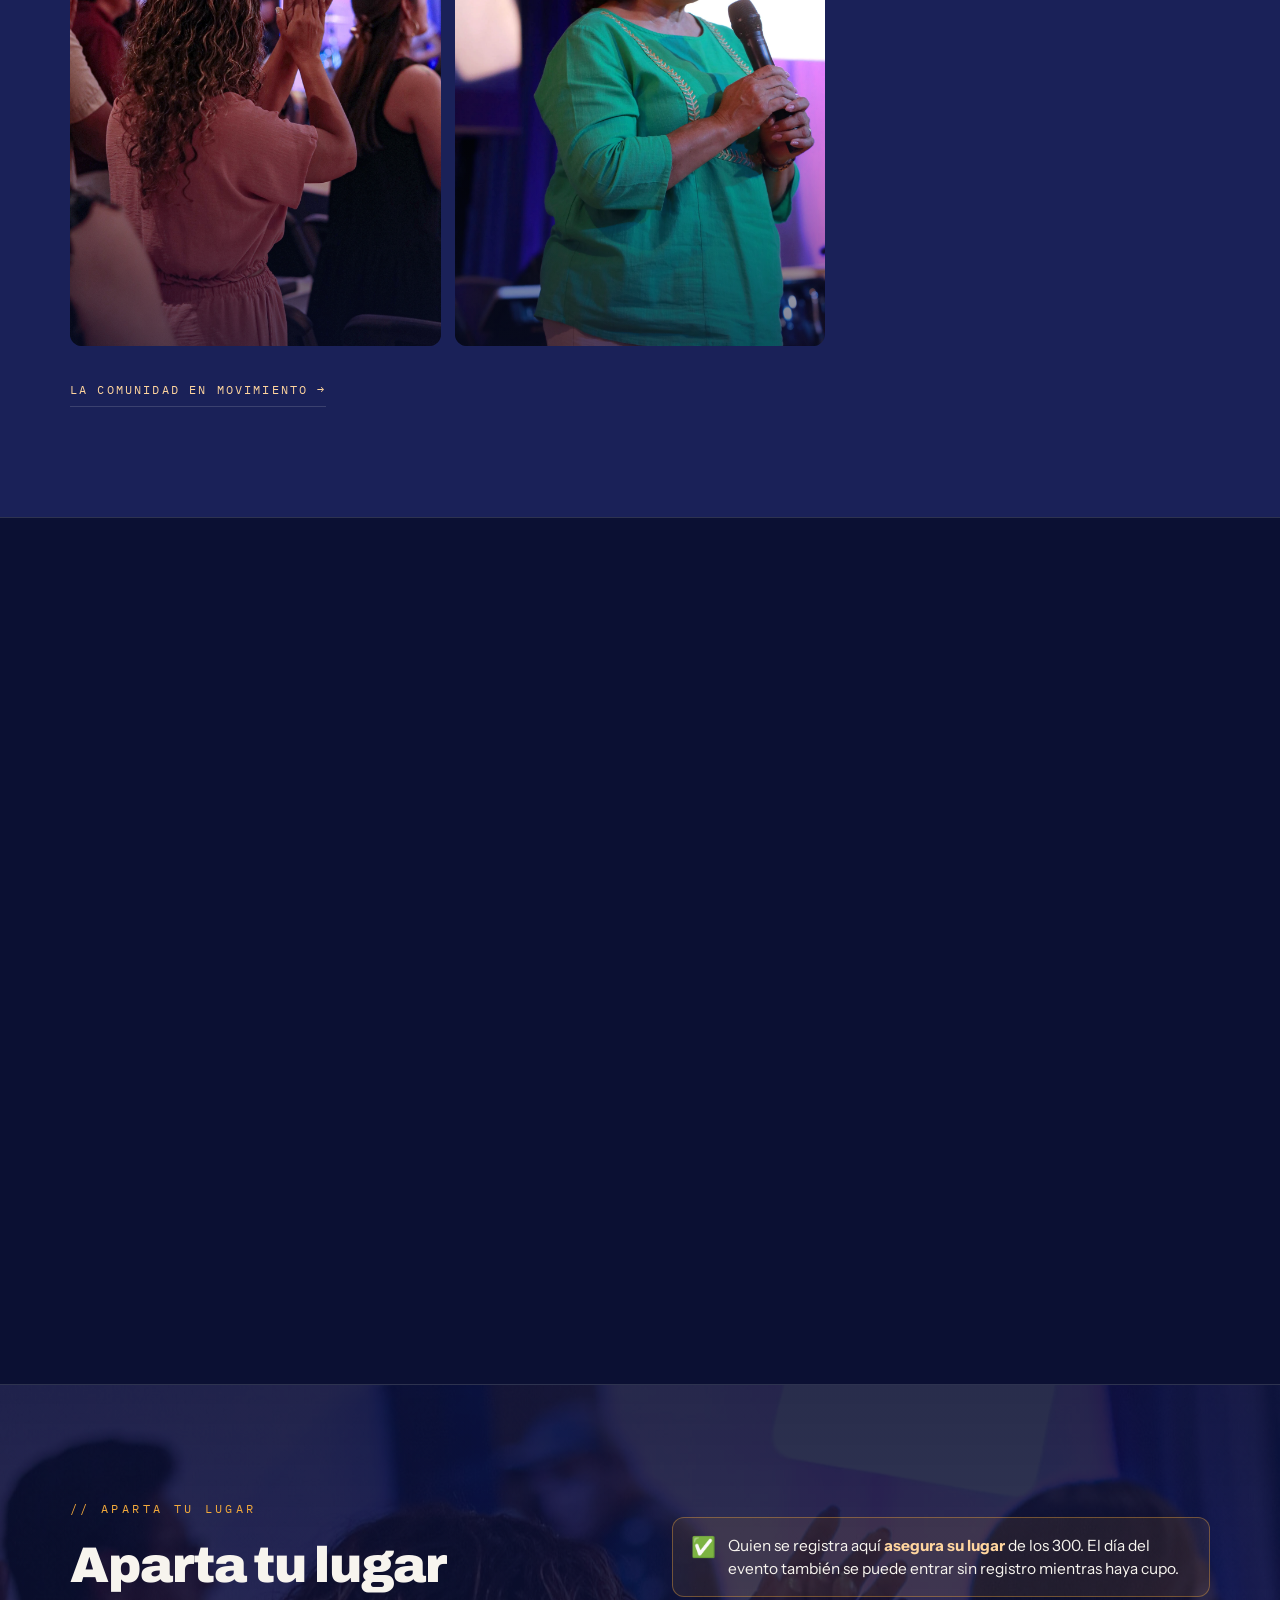
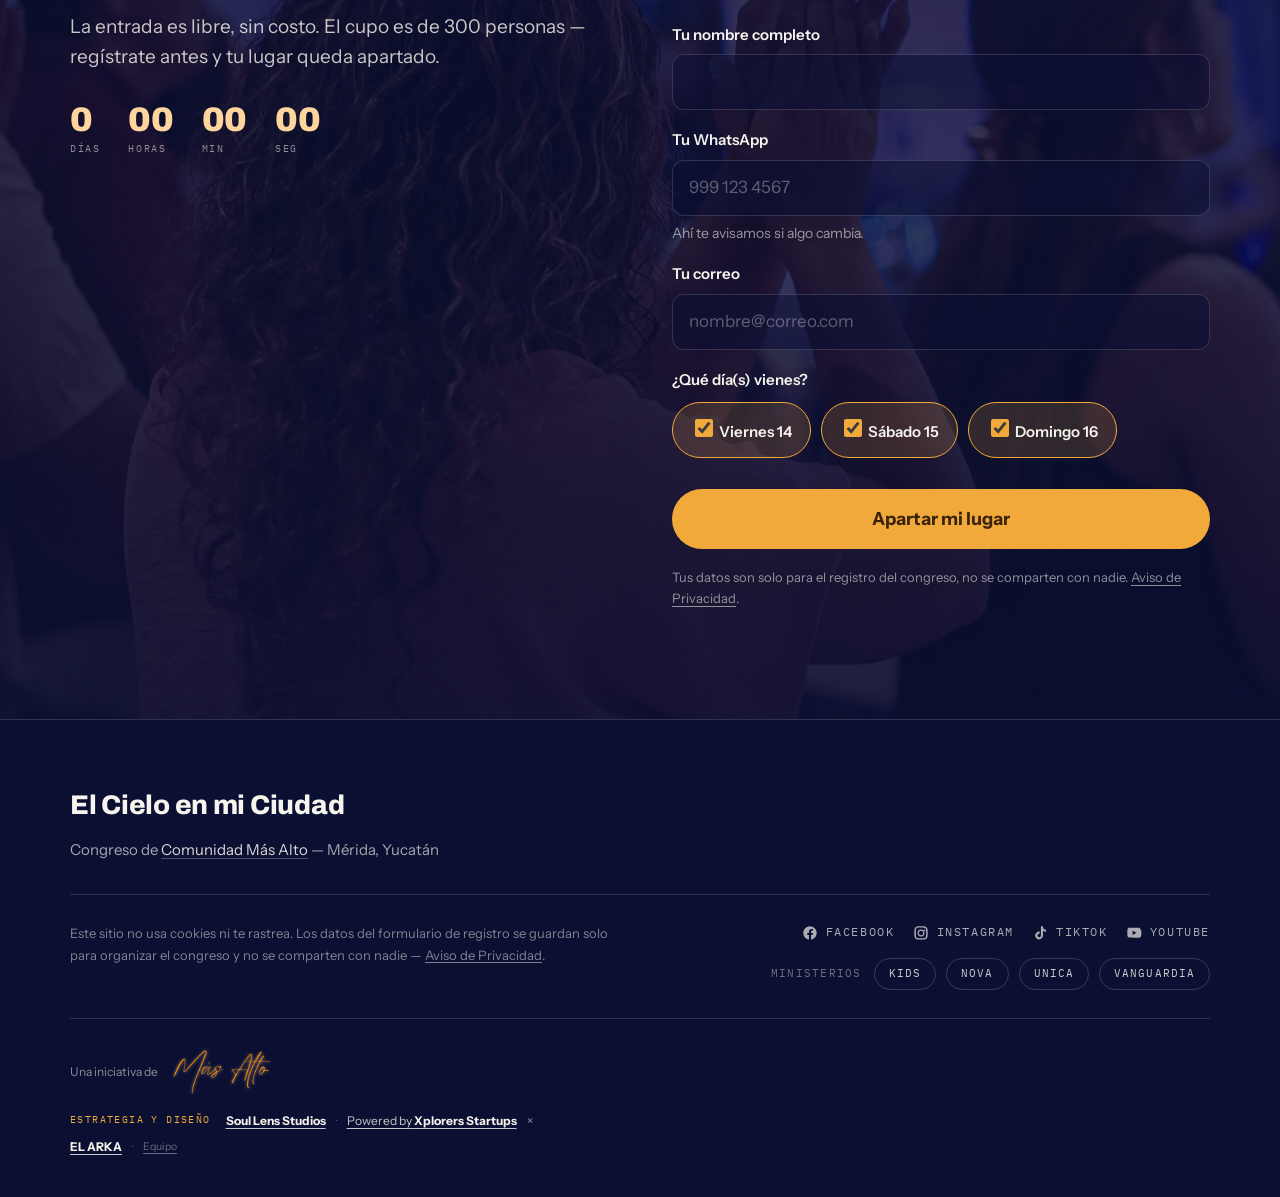
==== commit d042fd68: "Footer: cierra el vacío en el colofón — redes+ministerios apilados, créditos en 2 líneas - Redes soc" ====
--- a/index.html
+++ b/index.html
@@ -363,38 +363,44 @@
       <div class="footer-rule"></div>
       <div class="footer-row">
         <p class="privacy">Este sitio no usa cookies ni te rastrea. Los datos del formulario de registro se guardan solo para organizar el congreso y no se comparten con nadie — <a href="privacidad.html">Aviso de Privacidad</a>.</p>
-        <div class="footer-social-links">
-          <a class="footer-social" href="https://www.facebook.com/comunidadmasalto" target="_blank" rel="noopener" aria-label="Comunidad Más Alto en Facebook">
-            <svg viewBox="0 0 24 24" fill="currentColor" aria-hidden="true"><path d="M22 12.06C22 6.5 17.52 2 12 2S2 6.5 2 12.06c0 5 3.66 9.15 8.44 9.94v-7.03H7.9v-2.9h2.54V9.85c0-2.51 1.49-3.9 3.78-3.9 1.09 0 2.24.2 2.24.2v2.46h-1.26c-1.24 0-1.63.77-1.63 1.56v1.88h2.78l-.44 2.9h-2.34V22c4.78-.79 8.44-4.94 8.44-9.94Z"/></svg>
-            Facebook
-          </a>
-          <a class="footer-social" href="https://www.instagram.com/comunidad_masalto/" target="_blank" rel="noopener" aria-label="Comunidad Más Alto en Instagram">
-            <svg viewBox="0 0 24 24" fill="currentColor" aria-hidden="true"><path d="M12 2c2.7 0 3.05.01 4.12.06 1.06.05 1.79.22 2.43.47.66.26 1.21.6 1.76 1.15.55.55.9 1.1 1.15 1.76.25.64.42 1.37.47 2.43.05 1.07.06 1.42.06 4.12s-.01 3.05-.06 4.12c-.05 1.06-.22 1.79-.47 2.43a4.9 4.9 0 0 1-1.15 1.76 4.9 4.9 0 0 1-1.76 1.15c-.64.25-1.37.42-2.43.47-1.07.05-1.42.06-4.12.06s-3.05-.01-4.12-.06c-1.06-.05-1.79-.22-2.43-.47a4.9 4.9 0 0 1-1.76-1.15 4.9 4.9 0 0 1-1.15-1.76c-.25-.64-.42-1.37-.47-2.43C2.01 15.05 2 14.7 2 12s.01-3.05.06-4.12c.05-1.06.22-1.79.47-2.43.26-.66.6-1.21 1.15-1.76A4.9 4.9 0 0 1 5.44 2.53c.64-.25 1.37-.42 2.43-.47C8.95 2.01 9.3 2 12 2Zm0 1.8c-2.65 0-2.96.01-4.01.06-.86.04-1.33.18-1.64.3-.41.16-.7.35-1.01.66-.31.31-.5.6-.66 1.01-.12.31-.26.78-.3 1.64C4.33 8.72 4.32 9.03 4.32 12s.01 3.28.06 4.33c.04.86.18 1.33.3 1.64.16.41.35.7.66 1.01.31.31.6.5 1.01.66.31.12.78.26 1.64.3 1.05.05 1.36.06 4.01.06s2.96-.01 4.01-.06c.86-.04 1.33-.18 1.64-.3.41-.16.7-.35 1.01-.66.31-.31.5-.6.66-1.01.12-.31.26-.78.3-1.64.05-1.05.06-1.36.06-4.33s-.01-3.28-.06-4.33c-.04-.86-.18-1.33-.3-1.64a2.7 2.7 0 0 0-.66-1.01 2.7 2.7 0 0 0-1.01-.66c-.31-.12-.78-.26-1.64-.3C14.96 3.81 14.65 3.8 12 3.8Zm0 3.05a5.15 5.15 0 1 1 0 10.3 5.15 5.15 0 0 1 0-10.3Zm0 1.8a3.35 3.35 0 1 0 0 6.7 3.35 3.35 0 0 0 0-6.7Zm5.36-2a1.2 1.2 0 1 1 0 2.4 1.2 1.2 0 0 1 0-2.4Z"/></svg>
-            Instagram
-          </a>
-          <a class="footer-social" href="https://www.tiktok.com/@comunidad_masalto" target="_blank" rel="noopener" aria-label="Comunidad Más Alto en TikTok">
-            <svg viewBox="0 0 24 24" fill="currentColor" aria-hidden="true"><path d="M16.5 2h-3.1v13.6a2.6 2.6 0 1 1-2.6-2.6c.24 0 .47.03.69.08V9.9a5.9 5.9 0 1 0 5.01 5.83V8.77a7.9 7.9 0 0 0 4.6 1.47V7.14a4.7 4.7 0 0 1-4.6-4.63V2Z"/></svg>
-            TikTok
-          </a>
-          <a class="footer-social" href="https://www.youtube.com/@comunidadmasalto" target="_blank" rel="noopener" aria-label="Comunidad Más Alto en YouTube">
-            <svg viewBox="0 0 24 24" fill="currentColor" aria-hidden="true"><path d="M21.8 7.2s-.2-1.53-.83-2.2c-.8-.86-1.7-.86-2.11-.91C15.94 4 12 4 12 4h-.01s-3.94 0-6.86.09c-.41.05-1.3.05-2.11.91-.63.67-.83 2.2-.83 2.2S2 9 2 10.8v1.4c0 1.8.19 3.6.19 3.6s.2 1.53.83 2.2c.8.86 1.86.83 2.33.92 1.69.17 7.19.2 7.65.2 0 0 3.95 0 6.87-.09.41-.05 1.3-.05 2.11-.91.63-.67.83-2.2.83-2.2s.19-1.8.19-3.6v-1.4c0-1.8-.19-3.6-.19-3.6ZM9.96 14.98V8.62l5.75 3.19-5.75 3.17Z"/></svg>
-            YouTube
-          </a>
-        </div>
-      </div>
-      <div class="footer-ministerios">
-        <span class="footer-ministerios-label">Ministerios</span>
-        <a class="footer-ministerio" href="https://kids.comunidadmasalto.org/" target="_blank" rel="noopener">Kids</a>
-        <a class="footer-ministerio" href="https://nova.comunidadmasalto.org/" target="_blank" rel="noopener">Nova</a>
-        <a class="footer-ministerio" href="https://unica.comunidadmasalto.org/" target="_blank" rel="noopener">Unica</a>
-        <a class="footer-ministerio" href="https://vanguardia.comunidadmasalto.org/" target="_blank" rel="noopener">Vanguardia</a>
+        <div class="footer-links-col">
+          <div class="footer-social-links">
+            <a class="footer-social" href="https://www.facebook.com/comunidadmasalto" target="_blank" rel="noopener" aria-label="Comunidad Más Alto en Facebook">
+              <svg viewBox="0 0 24 24" fill="currentColor" aria-hidden="true"><path d="M22 12.06C22 6.5 17.52 2 12 2S2 6.5 2 12.06c0 5 3.66 9.15 8.44 9.94v-7.03H7.9v-2.9h2.54V9.85c0-2.51 1.49-3.9 3.78-3.9 1.09 0 2.24.2 2.24.2v2.46h-1.26c-1.24 0-1.63.77-1.63 1.56v1.88h2.78l-.44 2.9h-2.34V22c4.78-.79 8.44-4.94 8.44-9.94Z"/></svg>
+              Facebook
+            </a>
+            <a class="footer-social" href="https://www.instagram.com/comunidad_masalto/" target="_blank" rel="noopener" aria-label="Comunidad Más Alto en Instagram">
+              <svg viewBox="0 0 24 24" fill="currentColor" aria-hidden="true"><path d="M12 2c2.7 0 3.05.01 4.12.06 1.06.05 1.79.22 2.43.47.66.26 1.21.6 1.76 1.15.55.55.9 1.1 1.15 1.76.25.64.42 1.37.47 2.43.05 1.07.06 1.42.06 4.12s-.01 3.05-.06 4.12c-.05 1.06-.22 1.79-.47 2.43a4.9 4.9 0 0 1-1.15 1.76 4.9 4.9 0 0 1-1.76 1.15c-.64.25-1.37.42-2.43.47-1.07.05-1.42.06-4.12.06s-3.05-.01-4.12-.06c-1.06-.05-1.79-.22-2.43-.47a4.9 4.9 0 0 1-1.76-1.15 4.9 4.9 0 0 1-1.15-1.76c-.25-.64-.42-1.37-.47-2.43C2.01 15.05 2 14.7 2 12s.01-3.05.06-4.12c.05-1.06.22-1.79.47-2.43.26-.66.6-1.21 1.15-1.76A4.9 4.9 0 0 1 5.44 2.53c.64-.25 1.37-.42 2.43-.47C8.95 2.01 9.3 2 12 2Zm0 1.8c-2.65 0-2.96.01-4.01.06-.86.04-1.33.18-1.64.3-.41.16-.7.35-1.01.66-.31.31-.5.6-.66 1.01-.12.31-.26.78-.3 1.64C4.33 8.72 4.32 9.03 4.32 12s.01 3.28.06 4.33c.04.86.18 1.33.3 1.64.16.41.35.7.66 1.01.31.31.6.5 1.01.66.31.12.78.26 1.64.3 1.05.05 1.36.06 4.01.06s2.96-.01 4.01-.06c.86-.04 1.33-.18 1.64-.3.41-.16.7-.35 1.01-.66.31-.31.5-.6.66-1.01.12-.31.26-.78.3-1.64.05-1.05.06-1.36.06-4.33s-.01-3.28-.06-4.33c-.04-.86-.18-1.33-.3-1.64a2.7 2.7 0 0 0-.66-1.01 2.7 2.7 0 0 0-1.01-.66c-.31-.12-.78-.26-1.64-.3C14.96 3.81 14.65 3.8 12 3.8Zm0 3.05a5.15 5.15 0 1 1 0 10.3 5.15 5.15 0 0 1 0-10.3Zm0 1.8a3.35 3.35 0 1 0 0 6.7 3.35 3.35 0 0 0 0-6.7Zm5.36-2a1.2 1.2 0 1 1 0 2.4 1.2 1.2 0 0 1 0-2.4Z"/></svg>
+              Instagram
+            </a>
+            <a class="footer-social" href="https://www.tiktok.com/@comunidad_masalto" target="_blank" rel="noopener" aria-label="Comunidad Más Alto en TikTok">
+              <svg viewBox="0 0 24 24" fill="currentColor" aria-hidden="true"><path d="M16.5 2h-3.1v13.6a2.6 2.6 0 1 1-2.6-2.6c.24 0 .47.03.69.08V9.9a5.9 5.9 0 1 0 5.01 5.83V8.77a7.9 7.9 0 0 0 4.6 1.47V7.14a4.7 4.7 0 0 1-4.6-4.63V2Z"/></svg>
+              TikTok
+            </a>
+            <a class="footer-social" href="https://www.youtube.com/@comunidadmasalto" target="_blank" rel="noopener" aria-label="Comunidad Más Alto en YouTube">
+              <svg viewBox="0 0 24 24" fill="currentColor" aria-hidden="true"><path d="M21.8 7.2s-.2-1.53-.83-2.2c-.8-.86-1.7-.86-2.11-.91C15.94 4 12 4 12 4h-.01s-3.94 0-6.86.09c-.41.05-1.3.05-2.11.91-.63.67-.83 2.2-.83 2.2S2 9 2 10.8v1.4c0 1.8.19 3.6.19 3.6s.2 1.53.83 2.2c.8.86 1.86.83 2.33.92 1.69.17 7.19.2 7.65.2 0 0 3.95 0 6.87-.09.41-.05 1.3-.05 2.11-.91.63-.67.83-2.2.83-2.2s.19-1.8.19-3.6v-1.4c0-1.8-.19-3.6-.19-3.6ZM9.96 14.98V8.62l5.75 3.19-5.75 3.17Z"/></svg>
+              YouTube
+            </a>
+          </div>
+          <div class="footer-ministerios">
+            <span class="footer-ministerios-label">Ministerios</span>
+            <a class="footer-ministerio" href="https://kids.comunidadmasalto.org/" target="_blank" rel="noopener">Kids</a>
+            <a class="footer-ministerio" href="https://nova.comunidadmasalto.org/" target="_blank" rel="noopener">Nova</a>
+            <a class="footer-ministerio" href="https://unica.comunidadmasalto.org/" target="_blank" rel="noopener">Unica</a>
+            <a class="footer-ministerio" href="https://vanguardia.comunidadmasalto.org/" target="_blank" rel="noopener">Vanguardia</a>
+          </div>
+        </div>
       </div>
       <div class="footer-rule"></div>
       <div class="credits">
         <span class="lx-credit-cma">Una iniciativa de <a class="lx-cma-word" href="https://comunidadmasalto.org/" target="_blank" rel="noopener"><img src="assets/brand/cma/masalto-wordmark.png" alt="Comunidad Más Alto"></a></span>
-        <span><span class="design-label">Estrategia y Diseño</span> <a href="https://soullensstudios.live/" target="_blank" rel="noopener"><strong>Soul Lens Studios</strong></a></span>
-        <span><a href="https://xplorerstartups.ai/" target="_blank" rel="noopener">Powered by <strong>Xplorers Startups</strong></a> × <a href="https://elarka.ong/" target="_blank" rel="noopener"><strong>EL ARKA</strong></a></span>
-        <a href="guion.html" class="footer-team">Equipo</a>
+        <p class="credits-linea">
+          <span class="design-label">Estrategia y Diseño</span> <a href="https://soullensstudios.live/" target="_blank" rel="noopener"><strong>Soul Lens Studios</strong></a>
+          <span class="credits-sep">·</span>
+          <a href="https://xplorerstartups.ai/" target="_blank" rel="noopener">Powered by <strong>Xplorers Startups</strong></a> × <a href="https://elarka.ong/" target="_blank" rel="noopener"><strong>EL ARKA</strong></a>
+          <span class="credits-sep">·</span>
+          <a href="guion.html" class="footer-team">Equipo</a>
+        </p>
       </div>
     </div>
   </footer>
--- a/assets/styles.css
+++ b/assets/styles.css
@@ -772,7 +772,11 @@
   color: color-mix(in srgb, var(--lx-bone) 50%, transparent);
 }
 .footer .privacy a { color: inherit; text-decoration: underline; text-underline-offset: 2px; }
-.footer-social-links { flex: 0 0 auto; display: flex; flex-wrap: wrap; align-items: center; gap: 10px 18px; }
+/* Columna derecha del footer-row: redes + ministerios apilados, no dos
+   filas sueltas casi vacías — así el bloque pesa lo que su contenido,
+   no todo el ancho del footer. */
+.footer-links-col { flex: 0 0 auto; display: flex; flex-direction: column; align-items: flex-end; gap: 16px; }
+.footer-social-links { flex: 0 0 auto; display: flex; flex-wrap: wrap; justify-content: flex-end; align-items: center; gap: 10px 18px; }
 .footer-social {
   flex: 0 0 auto; display: inline-flex; align-items: center; gap: 8px;
   font-family: var(--font-marker); font-size: 11.5px; letter-spacing: .14em; text-transform: uppercase;
@@ -784,7 +788,7 @@
 /* Ministerios como pastillas, no una línea de texto subrayado — mismo
    peso visual que footer-social. Sin logo propio de cada uno todavía
    (no hay archivo real que usar); esto es lo mejor sin inventar uno. */
-.footer-ministerios { margin: 18px 0 0; display: flex; flex-wrap: wrap; align-items: center; gap: 8px 10px; }
+.footer-ministerios { margin: 0; display: flex; flex-wrap: wrap; justify-content: flex-end; align-items: center; gap: 8px 10px; }
 .footer-ministerios-label {
   font-family: var(--font-marker); font-size: 10.5px; letter-spacing: .12em; text-transform: uppercase;
   color: color-mix(in srgb, var(--lx-bone) 42%, transparent); margin-right: 2px;
@@ -798,24 +802,27 @@
 }
 .footer-ministerio:hover { border-color: var(--lx-amber); color: var(--lx-bone); background: color-mix(in srgb, var(--lx-amber) 10%, transparent); }
 
+/* ── Cierre del footer — colofón de 2 líneas, no una fila estirada con
+   "Equipo" aislado al otro extremo. El ancho lo pone el contenido, no
+   el footer completo: así nunca queda un vacío a la mitad. ── */
 .footer .credits {
-  display: flex; flex-wrap: wrap; align-items: center; gap: 7px 20px;
+  display: flex; flex-direction: column; align-items: flex-start; gap: 10px;
   font-size: 12px; color: color-mix(in srgb, var(--lx-bone) 55%, transparent);
 }
 .footer .credits a { color: color-mix(in srgb, var(--lx-bone) 80%, transparent); }
-/* Los 3 nombres de marca al mismo peso — antes solo Soul Lens Studios
-   llevaba <strong>, y sin color propio se perdía igual que el resto. */
 .footer .credits strong { color: var(--lx-bone); font-weight: 700; }
 .footer .credits .design-label {
   font-family: var(--font-marker); font-size: 10px; letter-spacing: .14em; text-transform: uppercase;
   color: var(--lx-amber); margin-right: 5px;
 }
-.footer .credits .footer-team { margin-left: auto; opacity: .4; font-size: 10.5px; transition: opacity .2s var(--lx-ease); }
-.footer .credits .footer-team:hover { opacity: .75; }
+.credits-linea { display: flex; flex-wrap: wrap; align-items: center; gap: 7px 10px; margin: 0; }
+.credits-sep { color: color-mix(in srgb, var(--lx-bone) 28%, transparent); }
+.footer .credits .footer-team { opacity: .5; font-size: 10.5px; transition: opacity .2s var(--lx-ease); }
+.footer .credits .footer-team:hover { opacity: .85; }
 @media (max-width: 640px) {
   .footer-row { flex-direction: column; align-items: flex-start; gap: 18px; }
-  .footer .credits { flex-direction: column; align-items: flex-start; gap: 9px; }
-  .footer .credits .footer-team { margin-left: 0; }
+  .footer-links-col { align-items: flex-start; }
+  .footer-social-links, .footer-ministerios { justify-content: flex-start; }
 }
 
 /* ── revelado al hacer scroll (compositor; sin JS todo es visible) ── */
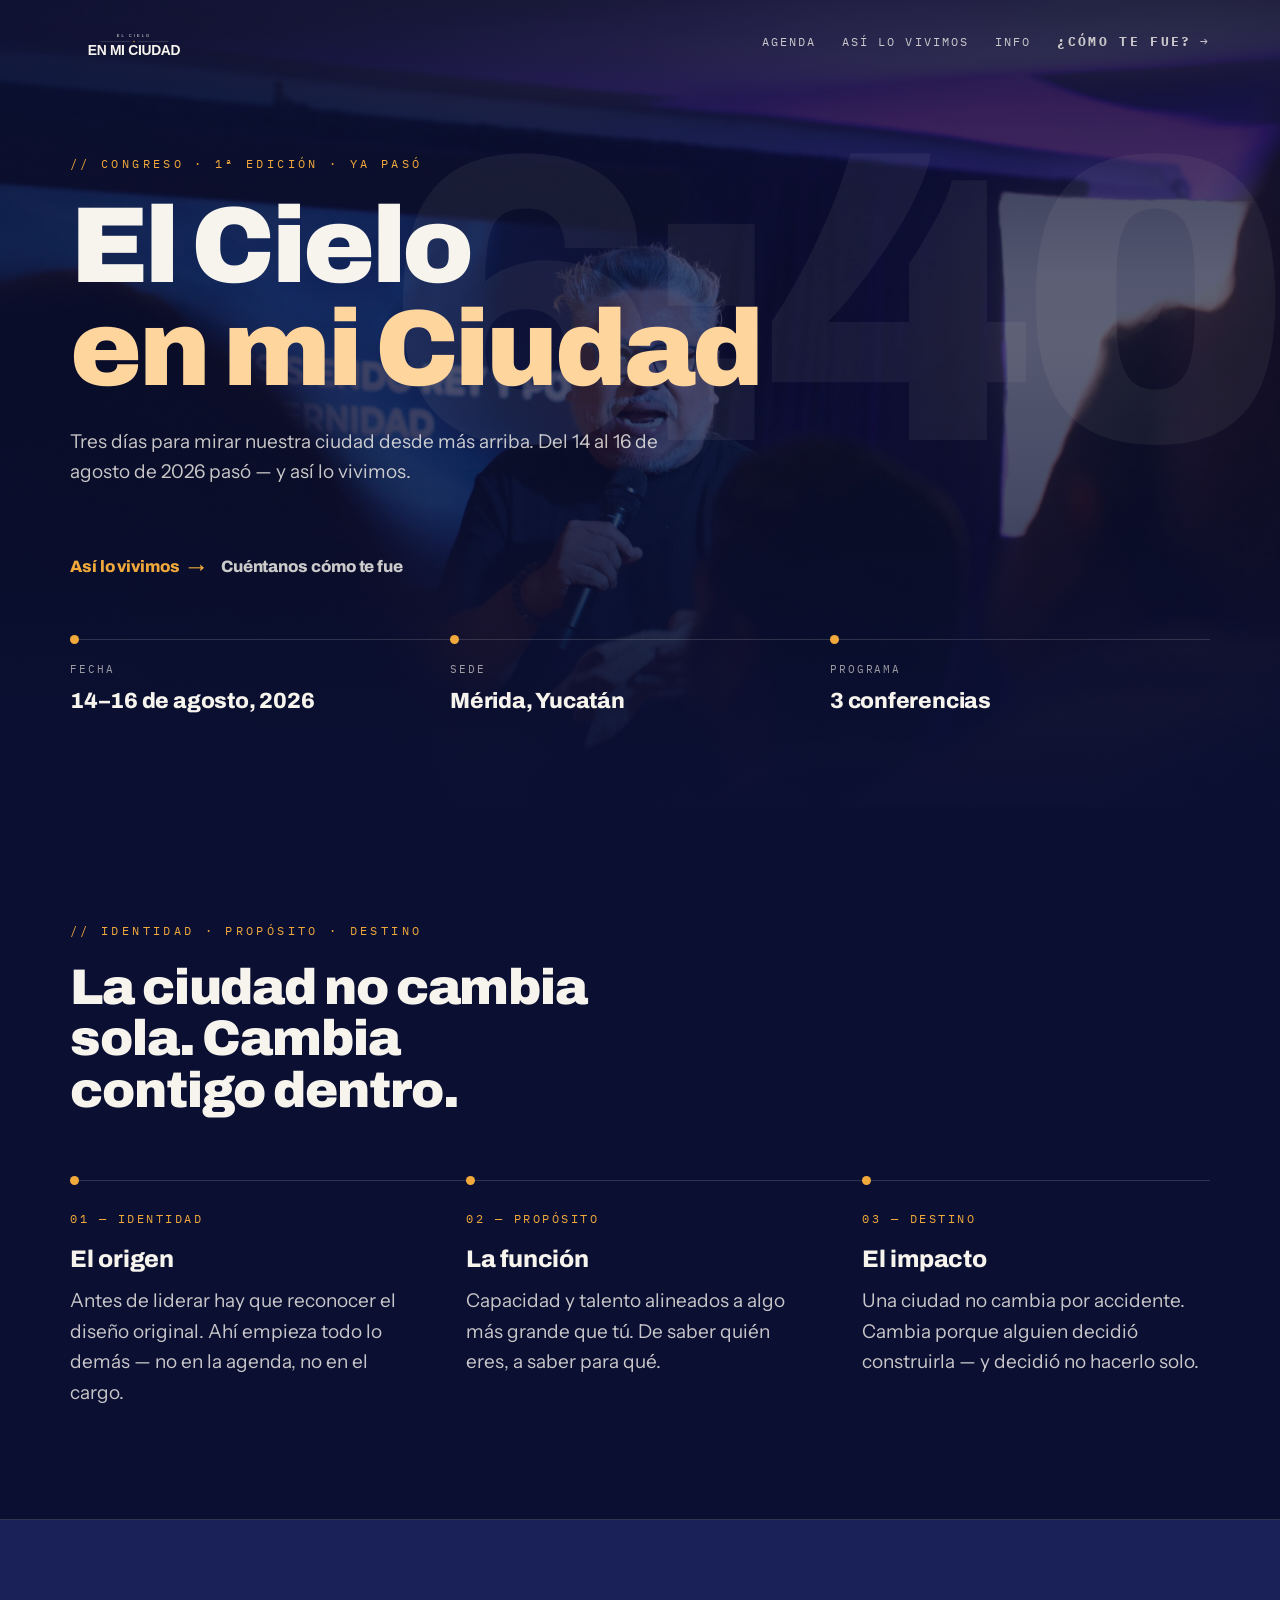
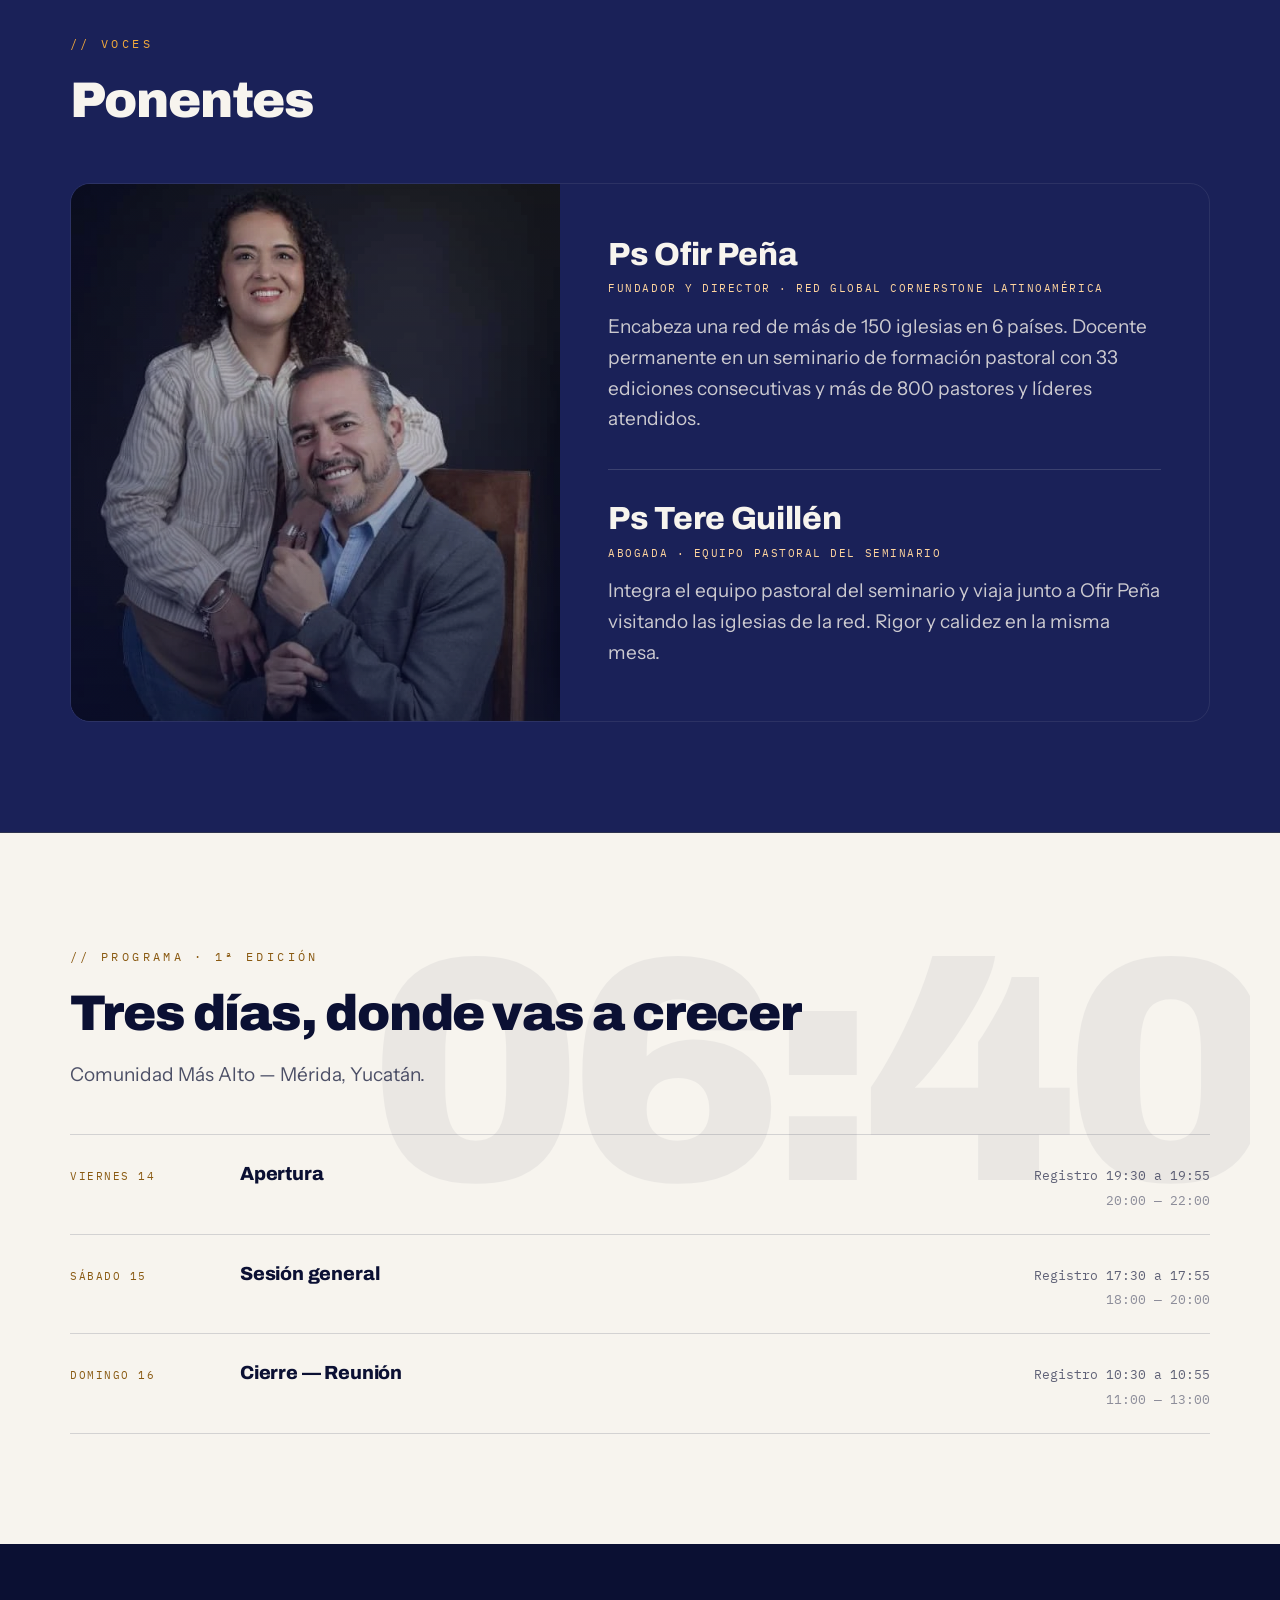
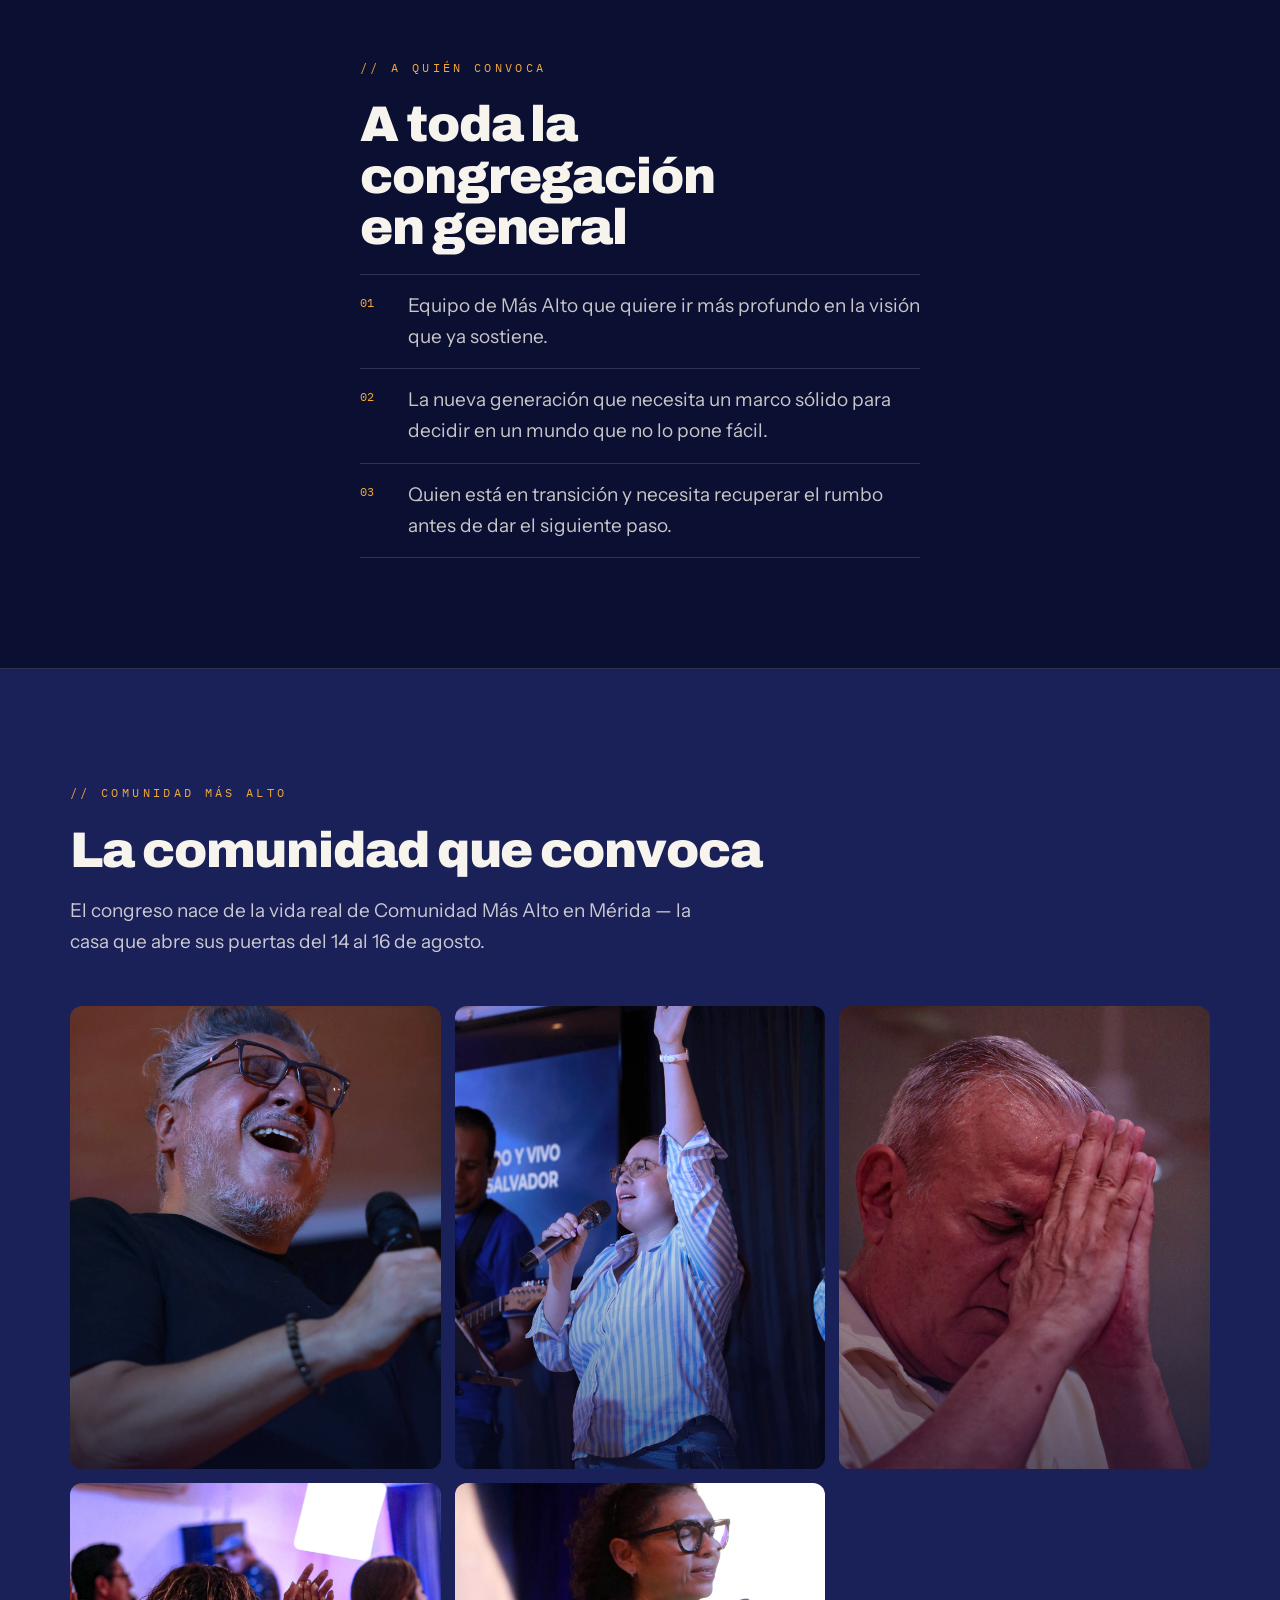
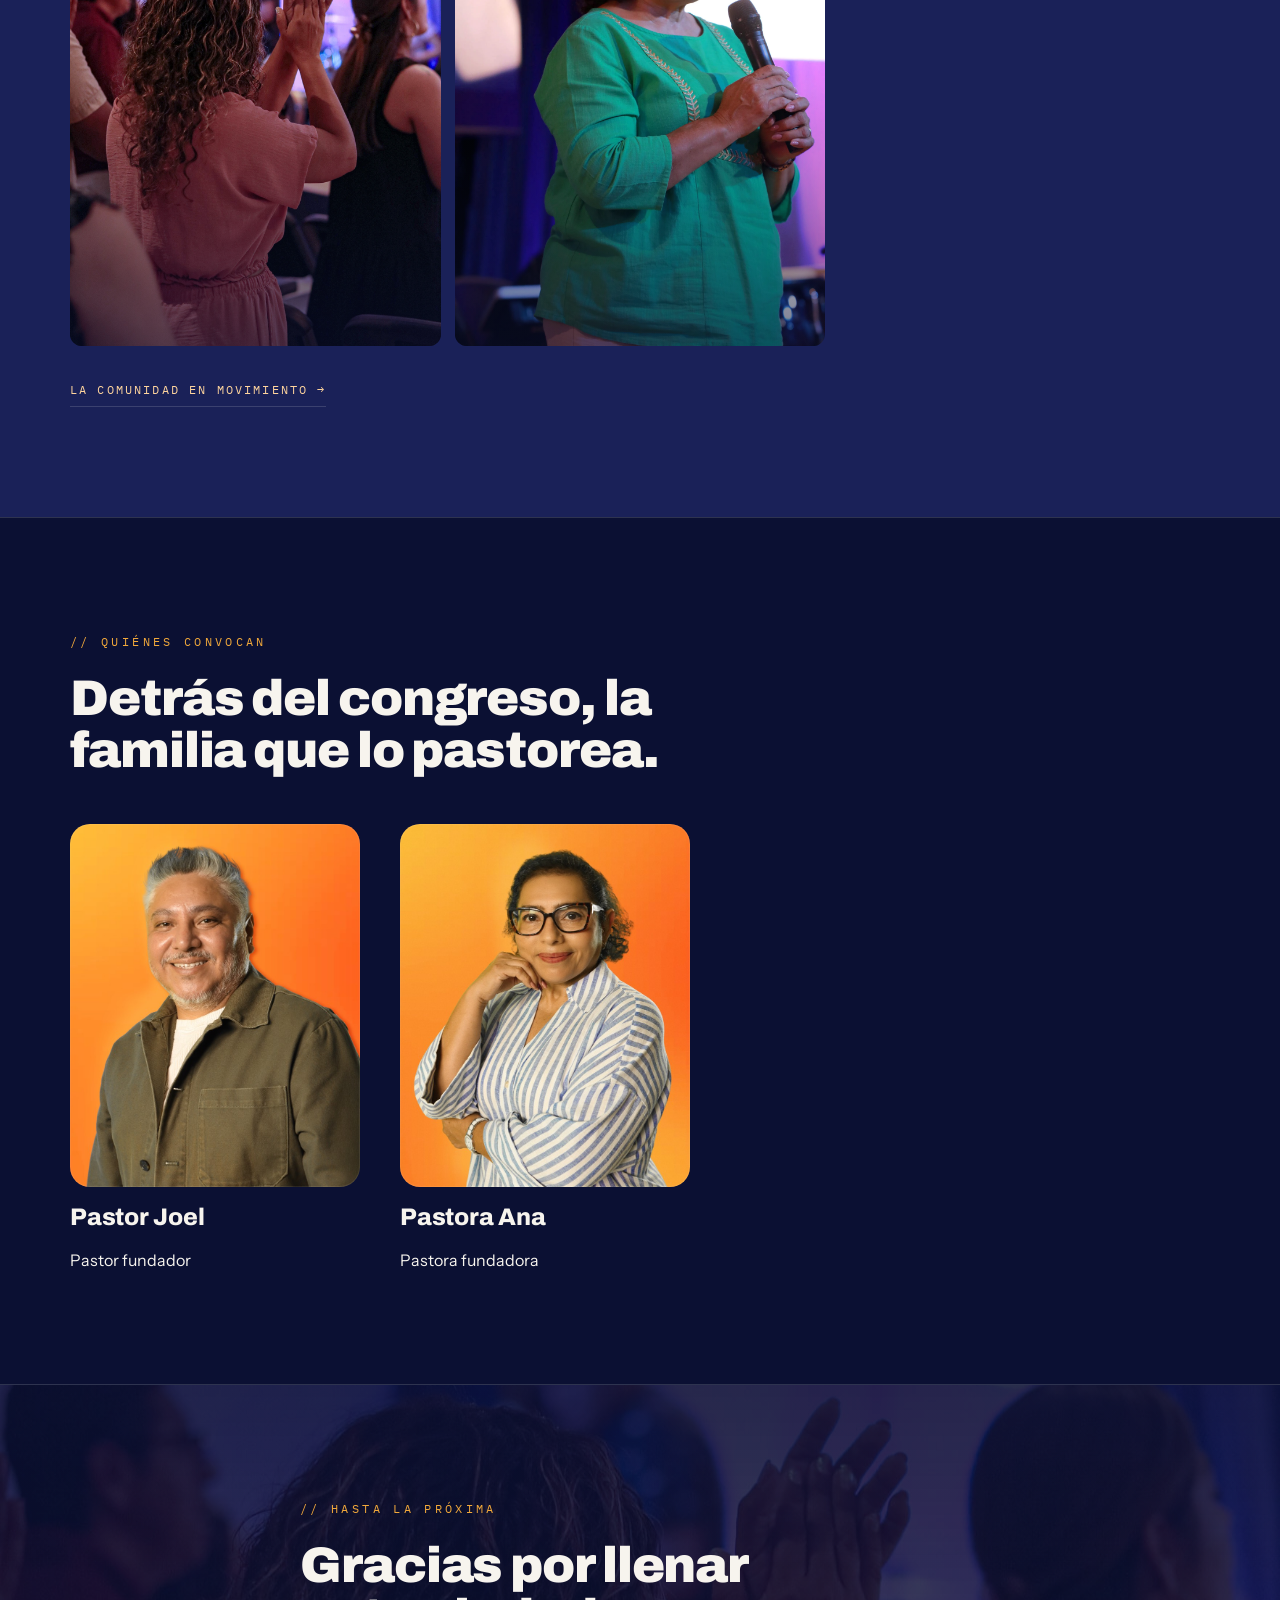
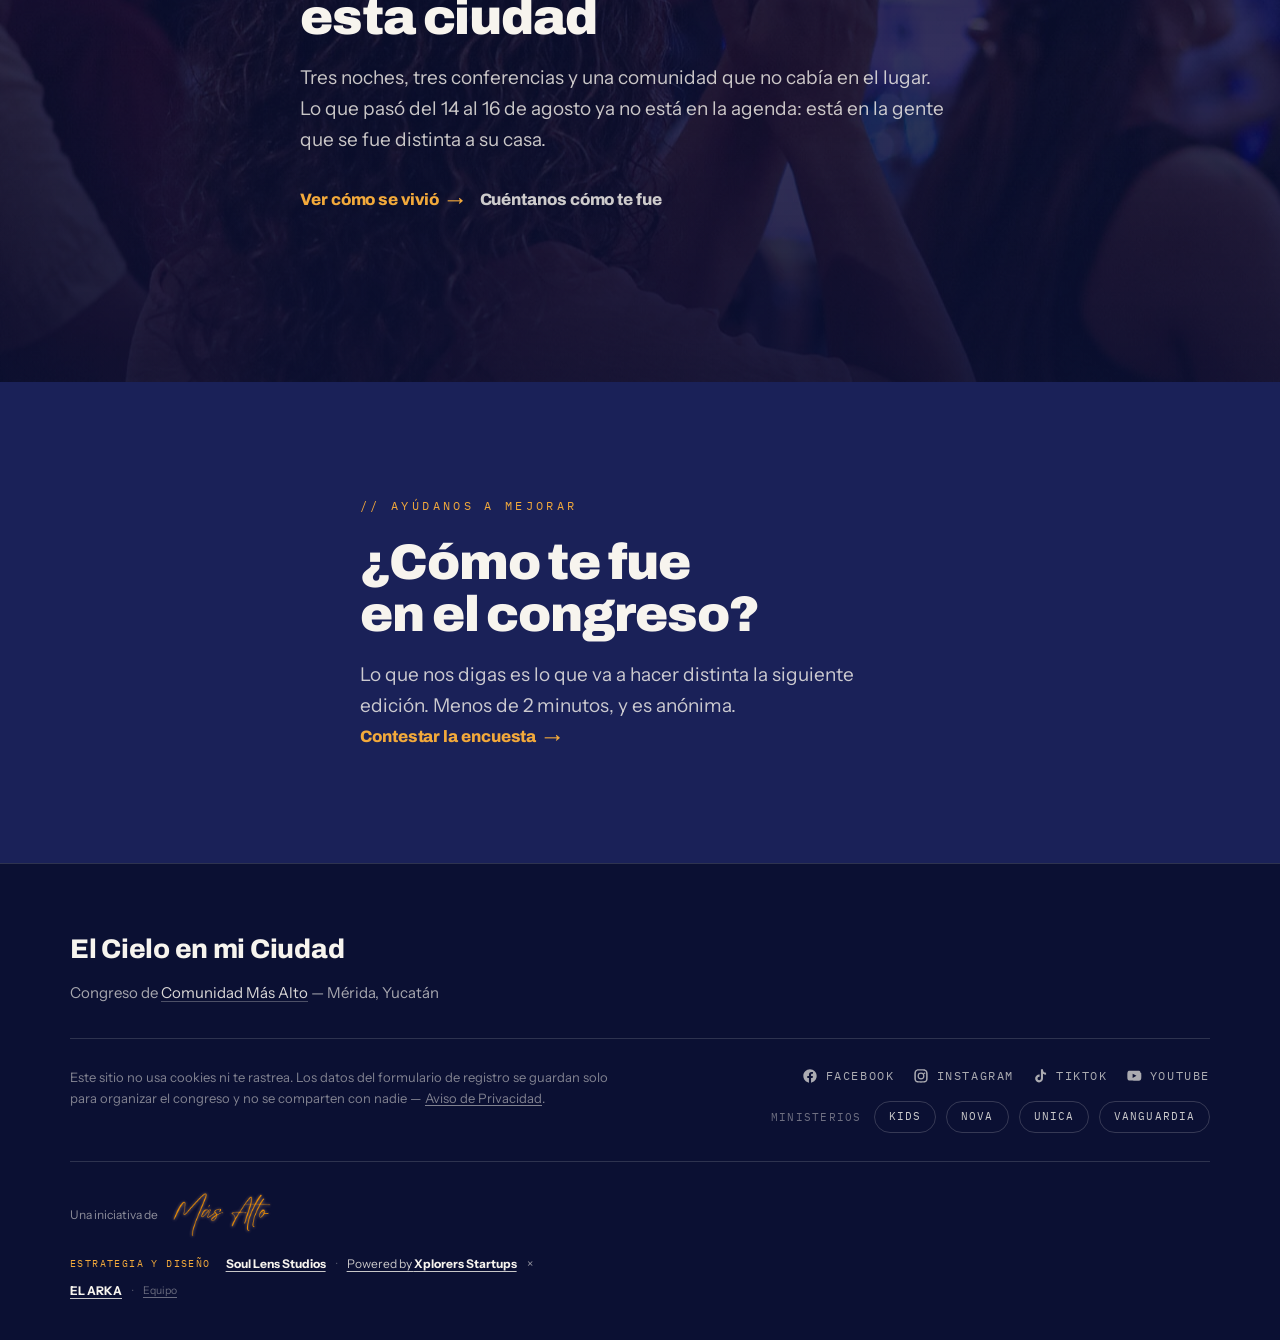
==== commit a2811494: "Modo post-evento + Así lo vivimos + encuesta de evaluación El congreso terminó el 16-ago. El sitio e" ====
--- a/index.html
+++ b/index.html
@@ -4,7 +4,7 @@
   <meta charset="utf-8">
   <meta name="viewport" content="width=device-width, initial-scale=1">
   <title>El Cielo en mi Ciudad — Congreso · Comunidad Más Alto</title>
-  <meta name="description" content="Tres días para mirar tu ciudad desde más arriba. Congreso de Comunidad Más Alto — 14 al 16 de agosto de 2026, Mérida, Yucatán. Entrada libre, cupo 300.">
+  <meta name="description" content="Así se vivió El Cielo en mi Ciudad: el congreso de Comunidad Más Alto, del 14 al 16 de agosto de 2026 en Mérida, Yucatán. Fotos, video y la memoria de tres días.">
   <link rel="canonical" href="https://elcielo.comunidadmasalto.org/">
   <meta name="theme-color" content="#0B1033">
 
@@ -12,7 +12,7 @@
   <meta property="og:locale" content="es_MX">
   <meta property="og:site_name" content="El Cielo en mi Ciudad · Comunidad Más Alto">
   <meta property="og:title" content="El Cielo en mi Ciudad — Congreso">
-  <meta property="og:description" content="Tres días para mirar tu ciudad desde más arriba. 14–16 de agosto de 2026 · Mérida, Yucatán · Entrada libre, cupo 300.">
+  <meta property="og:description" content="Así se vivió: tres días, tres conferencias y una comunidad que llenó la ciudad. 14–16 de agosto de 2026 · Mérida, Yucatán.">
   <meta property="og:url" content="https://elcielo.comunidadmasalto.org/">
   <meta property="og:image" content="https://elcielo.comunidadmasalto.org/assets/brand/og-cielo-2026.png">
   <meta property="og:image:width" content="1200">
@@ -29,7 +29,7 @@
   <link rel="preconnect" href="https://fonts.googleapis.com">
   <link rel="preconnect" href="https://fonts.gstatic.com" crossorigin>
   <link href="https://fonts.googleapis.com/css2?family=Archivo:wght@800;900&family=Instrument+Sans:wght@400;500;600&family=IBM+Plex+Mono:wght@400;500&display=swap" rel="stylesheet">
-  <link rel="stylesheet" href="assets/styles.css?v=260811">
+  <link rel="stylesheet" href="assets/styles.css?v=260816">
 
   <script type="application/ld+json">
   {
@@ -68,9 +68,9 @@
       </a>
       <nav class="top-nav" id="js-top-nav" aria-label="Navegación">
         <a href="agenda.html">Agenda</a>
-        <a href="momentos.html">Momentos</a>
+        <a href="asi-lo-vivimos.html">Así lo vivimos</a>
         <a href="info.html">Info</a>
-        <a class="lx-btn" href="#registro" data-cta="nav">Aparta tu lugar</a>
+        <a class="lx-btn" href="encuesta.html" data-cta-fallback="none">¿Cómo te fue?</a>
       </nav>
       <button class="top-burger" id="js-top-burger" type="button" aria-label="Abrir menú" aria-expanded="false" aria-controls="js-top-nav">
         <span></span><span></span><span></span>
@@ -78,23 +78,23 @@
     </header>
     <div class="lx-container lx-hero-inner">
       <div class="lx-ghost" aria-hidden="true">6:40</div>
-      <span class="lx-kicker">// congreso · 1ª edición</span>
+      <span class="lx-kicker">// congreso · 1ª edición · ya pasó</span>
       <h1 class="lx-h1">
         <span class="lx-t1">El Cielo</span>
         <span class="lx-t2">en mi Ciudad</span>
       </h1>
-      <p class="lx-lead">Tres días para mirar tu ciudad desde más arriba — y decidir qué vas a construir en ella.</p>
+      <p class="lx-lead">Tres días para mirar nuestra ciudad desde más arriba. Del 14 al 16 de agosto de 2026 pasó — y así lo vivimos.</p>
       <div class="lx-cta-row">
-        <a class="lx-btn" href="#registro" data-cta="hero">Aparta tu lugar</a>
-        <a class="lx-btn lx-btn-ghost" href="agenda.html" data-cta-fallback="none">Ver el programa</a>
+        <a class="lx-btn" href="asi-lo-vivimos.html" data-cta="hero">Así lo vivimos</a>
+        <a class="lx-btn lx-btn-ghost" href="encuesta.html" data-cta-fallback="none">Cuéntanos cómo te fue</a>
       </div>
     </div>
     <div class="lx-container lx-horizon">
       <div class="lx-line" aria-hidden="true"></div>
       <dl class="lx-pts">
-        <div class="lx-pt"><dt class="lx-l">Fecha</dt><dd class="lx-v">14–16 de agosto</dd></div>
+        <div class="lx-pt"><dt class="lx-l">Fecha</dt><dd class="lx-v">14–16 de agosto, 2026</dd></div>
         <div class="lx-pt"><dt class="lx-l">Sede</dt><dd class="lx-v">Mérida, Yucatán</dd></div>
-        <div class="lx-pt"><dt class="lx-l">Cupo</dt><dd class="lx-v">300, entrada libre</dd></div>
+        <div class="lx-pt"><dt class="lx-l">Programa</dt><dd class="lx-v">3 conferencias</dd></div>
       </dl>
       <div class="lx-clima-actual" id="js-clima-actual" hidden></div>
     </div>
@@ -236,108 +236,20 @@
   </section>
   <div class="lx-seam"></div>
 
-  <!-- REGISTRO — un solo canal, fricción mínima (sin backend) -->
-  <section id="registro" class="lx-on-night lx-fondo-comunidad lx-rv" aria-labelledby="registro-t">
-    <div class="lx-container lx-registro-grid">
-      <div>
-        <span class="lx-kicker">// aparta tu lugar</span>
-        <h2 id="registro-t" class="lx-h2">Aparta tu lugar</h2>
-        <p class="lx-lead">La entrada es libre, sin costo. El cupo es de 300 personas — regístrate antes y tu lugar queda apartado.</p>
-        <div class="lx-cuenta-mini" aria-live="polite">
-          <div class="lx-cuenta-item"><span class="lx-cuenta-n tabular" id="js-dias-stat">—</span><span class="lx-cuenta-l">Días</span></div>
-          <div class="lx-cuenta-item"><span class="lx-cuenta-n tabular" id="js-horas">—</span><span class="lx-cuenta-l">Horas</span></div>
-          <div class="lx-cuenta-item"><span class="lx-cuenta-n tabular" id="js-min">—</span><span class="lx-cuenta-l">Min</span></div>
-          <div class="lx-cuenta-item"><span class="lx-cuenta-n tabular" id="js-seg">—</span><span class="lx-cuenta-l">Seg</span></div>
-        </div>
-      </div>
-      <div>
-        <!-- El formulario. Se envía a una hoja de cálculo del equipo
-             (Apps Script); el sitio sigue sin servidor propio. -->
-        <div id="js-form-zona">
-          <div class="lx-premio">
-            <span class="lx-premio-ico" aria-hidden="true">✅</span>
-            <p>Quien se registra aquí <strong>asegura su lugar</strong> de los 300. El día del evento también se puede entrar sin registro mientras haya cupo.</p>
-          </div>
-
-          <form class="lx-form" id="js-registro" novalidate>
-            <div class="lx-campo">
-              <label for="f-nombre">Tu nombre completo</label>
-              <input type="text" id="f-nombre" name="nombre" autocomplete="name"
-                     enterkeyhint="next" required aria-describedby="e-nombre">
-              <span class="lx-error" id="e-nombre">Escribe tu nombre para apartar el lugar.</span>
-            </div>
-
-            <div class="lx-campo">
-              <label for="f-whatsapp">Tu WhatsApp</label>
-              <input type="tel" id="f-whatsapp" name="whatsapp" inputmode="tel"
-                     autocomplete="tel" placeholder="999 123 4567"
-                     enterkeyhint="next" required aria-describedby="e-whatsapp a-whatsapp">
-              <span class="lx-ayuda" id="a-whatsapp">Ahí te avisamos si algo cambia.</span>
-              <span class="lx-error" id="e-whatsapp">Escribe los 10 dígitos de tu WhatsApp.</span>
-            </div>
-
-            <div class="lx-campo">
-              <label for="f-correo">Tu correo</label>
-              <input type="email" id="f-correo" name="correo" inputmode="email"
-                     autocomplete="email" placeholder="nombre@correo.com"
-                     enterkeyhint="go" required aria-describedby="e-correo">
-              <span class="lx-error" id="e-correo">Revisa tu correo, parece incompleto.</span>
-            </div>
-
-            <div class="lx-campo">
-              <span class="lx-dias-label">¿Qué día(s) vienes?</span>
-              <div class="lx-dias-check">
-                <label class="lx-dia-opt">
-                  <input type="checkbox" name="dias" value="viernes" checked>
-                  <span>Viernes 14</span>
-                </label>
-                <label class="lx-dia-opt">
-                  <input type="checkbox" name="dias" value="sabado" checked>
-                  <span>Sábado 15</span>
-                </label>
-                <label class="lx-dia-opt">
-                  <input type="checkbox" name="dias" value="domingo" checked>
-                  <span>Domingo 16</span>
-                </label>
-              </div>
-              <span class="lx-error" id="e-dias">Marca al menos un día.</span>
-            </div>
-
-            <!-- Los robots llenan todo lo que encuentran; una persona no ve esto. -->
-            <div class="lx-trampa" aria-hidden="true">
-              <label for="f-sitio">No llenes este campo</label>
-              <input type="text" id="f-sitio" name="sitio" tabindex="-1" autocomplete="off">
-            </div>
-
-            <button class="lx-form-envia" type="submit" id="js-enviar">Apartar mi lugar</button>
-            <p class="lx-error" id="js-form-error" role="alert" style="margin-top:14px"></p>
-            <p class="lx-registro-nota">Tus datos son solo para el registro del congreso, no se comparten con nadie. <a href="privacidad.html">Aviso de Privacidad</a>.</p>
-          </form>
-        </div>
-
-        <!-- Simula la creación del folio antes de mostrarlo — efecto Kayak/TurboTax:
-             ver "trabajo" ocurriendo aumenta el valor percibido del resultado. -->
-        <div id="js-form-generando" hidden>
-          <div class="lx-generando">
-            <div class="lx-generando-spinner" aria-hidden="true"><span></span><span></span><span></span></div>
-            <p class="lx-generando-texto" id="js-generando-texto">Verificando disponibilidad…</p>
-            <div class="lx-generando-barra"><div class="lx-generando-fill" id="js-generando-fill"></div></div>
-          </div>
-        </div>
-
-        <!-- Confirmación. Reemplaza al formulario cuando el registro entra. -->
-        <div id="js-form-listo" hidden></div>
-
-        <!-- Plan B: si la hoja de registro no responde, la conversación
-             por WhatsApp sigue siendo una salida, no un callejón. -->
-        <div class="lx-registro-canal" id="js-canal-alt" hidden>
-          <h3 class="lx-h3">¿Prefieres preguntar antes?</h3>
-          <p class="lx-lead">Escríbenos por WhatsApp para informes del congreso, o búscanos en <a href="https://www.facebook.com/comunidadmasalto" target="_blank" rel="noopener">Facebook</a>.</p>
-          <a class="lx-btn-wa" id="js-canal-wa-btn" href="#registro">
-            <svg width="22" height="22" viewBox="0 0 24 24" fill="currentColor" aria-hidden="true"><path d="M12.04 2C6.58 2 2.13 6.45 2.13 11.91c0 1.75.46 3.45 1.32 4.95L2.05 22l5.25-1.38a9.87 9.87 0 0 0 4.74 1.2h.01c5.46 0 9.9-4.45 9.9-9.91 0-2.65-1.03-5.14-2.9-7.01A9.82 9.82 0 0 0 12.04 2Zm5.8 14.14c-.24.68-1.4 1.3-1.93 1.37-.5.08-1.11.11-1.79-.11-.41-.13-.94-.3-1.61-.6-2.84-1.23-4.7-4.1-4.84-4.29-.14-.19-1.16-1.54-1.16-2.94 0-1.4.73-2.08 1-2.37.26-.28.57-.35.76-.35.19 0 .38 0 .55.01.18.01.41-.07.64.49.24.58.81 2 .88 2.14.07.15.11.32.02.51-.09.19-.14.31-.27.48-.14.17-.29.37-.41.5-.14.14-.28.29-.12.57.16.28.71 1.18 1.53 1.91 1.05.94 1.94 1.24 2.22 1.38.28.14.44.12.61-.07.16-.19.7-.82.89-1.1.19-.28.37-.23.62-.14.26.09 1.63.77 1.91.91.28.14.47.21.54.33.07.12.07.68-.17 1.36Z"/></svg>
-            <span>Informes por WhatsApp</span>
-          </a>
-        </div>
+  <!-- CIERRE POST-EVENTO — ocupa el lugar que tenía el registro.
+       El formulario ya no aplica: el congreso pasó. En su lugar, los dos
+       únicos caminos que importan ahora — ver lo que se vivió, y contarnos
+       cómo estuvo. La encuesta recoge el contacto de quien SÍ quiere que
+       le avisemos de la próxima edición, así que no hace falta una lista
+       aparte ni un formulario nuevo. -->
+  <section id="cierre" class="lx-on-night lx-fondo-comunidad lx-rv" aria-labelledby="cierre-t">
+    <div class="lx-container" style="max-width:760px">
+      <span class="lx-kicker">// hasta la próxima</span>
+      <h2 id="cierre-t" class="lx-h2">Gracias por llenar esta ciudad</h2>
+      <p class="lx-lead">Tres noches, tres conferencias y una comunidad que no cabía en el lugar. Lo que pasó del 14 al 16 de agosto ya no está en la agenda: está en la gente que se fue distinta a su casa.</p>
+      <div class="lx-cta-row" style="margin-top:30px">
+        <a class="lx-btn" href="asi-lo-vivimos.html" data-cta="cierre">Ver cómo se vivió</a>
+        <a class="lx-btn lx-btn-ghost" href="encuesta.html" data-cta-fallback="none">Cuéntanos cómo te fue</a>
       </div>
     </div>
   </section>
@@ -348,8 +260,8 @@
     <div class="lx-container" style="max-width:640px">
       <span class="lx-kicker">// ayúdanos a mejorar</span>
       <h2 id="encuesta-t" class="lx-h2">¿Cómo te fue en el congreso?</h2>
-      <p class="lx-lead">Tu opinión nos ayuda a preparar la siguiente edición. Toma menos de 3 minutos.</p>
-      <a class="lx-btn" id="js-encuesta-link" href="#" target="_blank" rel="noopener">Abrir la encuesta</a>
+      <p class="lx-lead">Lo que nos digas es lo que va a hacer distinta la siguiente edición. Menos de 2 minutos, y es anónima.</p>
+      <a class="lx-btn" id="js-encuesta-link" href="#" rel="noopener">Contestar la encuesta</a>
     </div>
   </section>
 
@@ -405,10 +317,8 @@
     </div>
   </footer>
 
-  <script src="assets/config.js"></script>
-  <script type="module" src="assets/cuenta.js"></script>
-  <script type="module" src="assets/main.js"></script>
-  <script type="module" src="assets/registro.js"></script>
+  <script src="assets/config.js?v=260816"></script>
+  <script type="module" src="assets/main.js?v=260816"></script>
   <script type="module">
     import { cargarClimaActual } from './assets/clima.js';
     cargarClimaActual('js-clima-actual');
@@ -424,6 +334,9 @@
       const link = document.getElementById('js-encuesta-link');
       if (seccion && link) {
         link.href = cfgE.encuestaUrl;
+        // Página del propio sitio → misma pestaña. Solo un link externo
+        // (http…) se abre aparte, para no sacar a nadie del sitio sin avisar.
+        if (/^https?:/i.test(cfgE.encuestaUrl)) link.target = '_blank';
         seccion.hidden = false;
       }
     }
--- a/assets/styles.css
+++ b/assets/styles.css
@@ -1087,3 +1087,339 @@
   .lxi-logo { opacity: 1; filter: none; transform: translate(-50%, -50%) scale(.58); top: 19%; }
   .lxi-mensaje .lxi-clip { clip-path: none; }
 }
+
+/* ─────────────────────────────────────────────────────────────────────────────
+   ENCUESTA DE EVALUACIÓN (encuesta.html) — una pregunta por pantalla.
+   Casi todo se contesta desde el teléfono al salir del congreso: por eso
+   el tipo es grande, las opciones son áreas de toque de 56px+ y no hay
+   nada más en pantalla compitiendo con la pregunta.
+   ───────────────────────────────────────────────────────────────────────────── */
+.enc-wrap { background: var(--lx-night); min-height: 100vh; padding-block: 0; }
+.enc-container { max-width: 720px; }
+
+/* Progreso: fijo bajo el header, para que el avance se vea sin buscarlo. */
+.enc-progreso {
+  position: sticky; top: 0; z-index: 20;
+  height: 3px; background: var(--lx-border-dark-soft);
+}
+.enc-progreso-fill {
+  height: 100%; width: 0;
+  background: linear-gradient(90deg, var(--lx-amber-dark), var(--lx-amber));
+  transition: width .45s var(--lx-ease);
+}
+
+.enc-paso {
+  padding-block: clamp(48px, 9vh, 88px);
+  opacity: 0; transform: translateY(14px);
+  transition: opacity .4s var(--lx-ease), transform .4s var(--lx-ease);
+}
+.enc-paso.is-activo { opacity: 1; transform: none; }
+.enc-paso[hidden] { display: none; }
+.enc-h1 { font-size: clamp(42px, 9vw, 84px); }
+.enc-lead { max-width: 46ch; margin-bottom: 32px; }
+.enc-nota {
+  margin-top: 18px; font-family: var(--font-marker); font-size: 12.5px;
+  letter-spacing: .06em; color: color-mix(in srgb, var(--lx-bone) 45%, transparent);
+}
+.enc-nota-aviso { color: var(--lx-amber-light); letter-spacing: 0; font-family: var(--font-body); font-size: 14.5px; }
+
+.enc-conteo {
+  display: block; margin-bottom: 18px;
+  font-family: var(--font-marker); font-size: 12px; letter-spacing: .28em;
+  text-transform: uppercase; color: var(--lx-amber);
+}
+.enc-preg {
+  margin: 0 0 10px; font-family: var(--font-display); font-weight: 900;
+  font-size: clamp(27px, 5.2vw, 44px); line-height: 1.06; letter-spacing: -.022em;
+  text-wrap: balance; color: var(--lx-bone);
+}
+.enc-preg em, .enc-fila-t em { font-style: normal; color: var(--lx-amber-light); }
+.enc-preg label { cursor: text; }
+.enc-preg:focus-visible { outline-offset: 6px; }
+.enc-ayuda {
+  margin: 0 0 26px; font-size: 16px; max-width: 46ch;
+  color: color-mix(in srgb, var(--lx-bone) 62%, transparent);
+}
+
+/* ── Opciones de una sola respuesta ── */
+.enc-opciones { display: flex; flex-direction: column; gap: 10px; }
+.enc-opciones-fila { flex-direction: row; flex-wrap: wrap; }
+.enc-opcion {
+  display: flex; align-items: center; gap: 13px;
+  min-height: 58px; padding: 14px 18px;
+  border: 1px solid var(--lx-border-dark); border-radius: var(--r);
+  cursor: pointer; font-size: 16.5px; line-height: 1.35;
+  color: color-mix(in srgb, var(--lx-bone) 84%, transparent);
+  background: color-mix(in srgb, var(--lx-mid) 32%, transparent);
+  transition: border-color .2s var(--lx-ease), background .2s var(--lx-ease), color .2s var(--lx-ease);
+}
+.enc-opciones-fila .enc-opcion { flex: 1 1 auto; justify-content: center; text-align: center; }
+.enc-opcion:hover { border-color: color-mix(in srgb, var(--lx-bone) 30%, transparent); }
+.enc-opcion input { width: 20px; height: 20px; flex: 0 0 auto; accent-color: var(--lx-amber); }
+.enc-opciones-fila .enc-opcion input { display: none; }
+.enc-opcion:has(input:checked) {
+  border-color: var(--lx-amber);
+  background: color-mix(in srgb, var(--lx-amber) 15%, transparent);
+  color: var(--lx-bone);
+}
+
+/* ── Chips de día ── */
+.enc-chips { display: flex; flex-wrap: wrap; gap: 10px; }
+.enc-chip {
+  display: inline-flex; align-items: center; gap: 9px;
+  min-height: 54px; padding: 13px 20px; border-radius: var(--r-pill);
+  border: 1px solid var(--lx-border-dark); cursor: pointer; font-size: 16px;
+  color: color-mix(in srgb, var(--lx-bone) 80%, transparent);
+  transition: border-color .2s var(--lx-ease), background .2s var(--lx-ease), color .2s var(--lx-ease);
+}
+.enc-chip input { width: 19px; height: 19px; accent-color: var(--lx-amber); }
+.enc-chip:has(input:checked) {
+  border-color: var(--lx-amber);
+  background: color-mix(in srgb, var(--lx-amber) 16%, transparent);
+  color: var(--lx-bone);
+}
+
+/* ── Estrellas por parte del congreso ── */
+.enc-estrellas-lista { display: flex; flex-direction: column; gap: 4px; }
+.enc-fila {
+  display: flex; align-items: center; justify-content: space-between; gap: 16px;
+  padding: 15px 0; border-bottom: 1px solid var(--lx-border-dark-soft);
+}
+.enc-fila:last-child { border-bottom: 0; }
+.enc-fila-t {
+  font-size: 16.5px; font-weight: 600; line-height: 1.3; color: var(--lx-bone);
+}
+.enc-fila-t em { display: block; font-size: 13.5px; font-weight: 400; margin-top: 2px; }
+.enc-estrellas { display: flex; gap: 2px; flex: 0 0 auto; }
+.enc-estrella {
+  display: grid; place-items: center; width: 42px; height: 44px; cursor: pointer;
+}
+.enc-estrella input { position: absolute; opacity: 0; width: 1px; height: 1px; }
+.enc-estrella svg {
+  width: 27px; height: 27px;
+  fill: color-mix(in srgb, var(--lx-bone) 18%, transparent);
+  transition: fill .18s var(--lx-ease), transform .18s var(--lx-ease);
+}
+.enc-estrella:hover svg { transform: scale(1.12); }
+.enc-estrellas[data-valor="1"] .enc-estrella:nth-child(-n+1) svg,
+.enc-estrellas[data-valor="2"] .enc-estrella:nth-child(-n+2) svg,
+.enc-estrellas[data-valor="3"] .enc-estrella:nth-child(-n+3) svg,
+.enc-estrellas[data-valor="4"] .enc-estrella:nth-child(-n+4) svg,
+.enc-estrellas[data-valor="5"] .enc-estrella:nth-child(-n+5) svg { fill: var(--lx-amber); }
+.enc-estrella:has(input:focus-visible) svg { outline: 2px solid var(--lx-amber-light); outline-offset: 2px; border-radius: 4px; }
+
+/* ── Texto abierto ── */
+.enc-texto {
+  width: 100%; padding: 15px 16px;
+  font-family: var(--font-body); font-size: 17px; line-height: 1.5;
+  color: var(--lx-bone); background: color-mix(in srgb, var(--lx-mid) 40%, transparent);
+  border: 1px solid var(--lx-border-dark); border-radius: var(--r);
+  resize: vertical;
+  transition: border-color .2s var(--lx-ease), background .2s var(--lx-ease);
+}
+.enc-texto-corto { resize: none; min-height: 56px; }
+.enc-texto::placeholder { color: color-mix(in srgb, var(--lx-bone) 32%, transparent); }
+.enc-texto:hover { border-color: color-mix(in srgb, var(--lx-bone) 26%, transparent); }
+.enc-texto:focus {
+  outline: 2px solid var(--lx-amber); outline-offset: 2px; border-color: transparent;
+}
+.enc-campo { margin-bottom: 16px; }
+.enc-campo label {
+  display: block; margin-bottom: 7px; font-size: 15px; font-weight: 600; color: var(--lx-bone);
+}
+.enc-sub { margin-top: 30px; padding-top: 24px; border-top: 1px solid var(--lx-border-dark-soft); }
+.enc-sub-label {
+  display: block; margin-bottom: 10px; font-size: 16.5px; font-weight: 600; color: var(--lx-bone);
+}
+
+.enc-privacidad {
+  margin-top: 4px; font-size: 13.5px; line-height: 1.5;
+  color: color-mix(in srgb, var(--lx-bone) 50%, transparent);
+}
+.enc-error {
+  margin-top: 14px; font-size: 15px; font-weight: 500; color: #FF9A8E;
+}
+
+/* ── Acciones ── */
+.enc-acciones { display: flex; align-items: center; gap: 20px; margin-top: 34px; flex-wrap: wrap; }
+.enc-btn {
+  min-height: 58px; padding: 16px 34px;
+  display: inline-flex; align-items: center; justify-content: center; gap: 10px;
+  font-family: var(--font-body); font-size: 17.5px; font-weight: 700;
+  color: #3A2408; background: var(--lx-amber);
+  border: 0; border-radius: var(--r-pill); cursor: pointer;
+  transition: transform .2s var(--lx-ease), background .2s var(--lx-ease);
+}
+.enc-btn:hover { background: var(--lx-amber-light); transform: translateY(-2px); }
+.enc-btn:active { transform: scale(.99); }
+.enc-btn[disabled] { opacity: .6; cursor: default; transform: none; }
+.enc-btn-ghost {
+  background: none; color: color-mix(in srgb, var(--lx-bone) 70%, transparent);
+  border: 1px solid var(--lx-border-dark);
+}
+.enc-btn-ghost:hover { background: none; color: var(--lx-bone); border-color: var(--lx-bone); }
+.enc-btn-final { width: 100%; }
+.enc-atras {
+  padding: 6px 0; background: none; border: 0; cursor: pointer;
+  font-family: var(--font-body); font-size: 15.5px;
+  color: color-mix(in srgb, var(--lx-bone) 52%, transparent);
+  transition: color .2s var(--lx-ease);
+}
+.enc-atras:hover { color: var(--lx-bone); }
+
+/* ── Gracias ── */
+.enc-gracias { text-align: center; }
+.enc-gracias-ico {
+  width: 72px; height: 72px; margin: 0 auto 22px; border-radius: 50%;
+  display: grid; place-items: center; font-size: 34px; color: var(--lx-amber);
+  background: color-mix(in srgb, var(--lx-amber) 14%, transparent);
+  border: 2px solid var(--lx-amber);
+}
+.enc-gracias .lx-lead { margin-inline: auto; }
+.enc-gracias-links {
+  display: flex; flex-direction: column; align-items: center; gap: 16px; margin-top: 8px;
+}
+
+@media (max-width: 720px) {
+  .enc-fila { flex-direction: column; align-items: flex-start; gap: 10px; }
+  .enc-estrellas { margin-left: -6px; }
+  .enc-acciones { gap: 14px; }
+  .enc-btn { width: 100%; }
+  .enc-atras { width: 100%; }
+}
+
+/* ─────────────────────────────────────────────────────────────────────────────
+   ASÍ LO VIVIMOS (asi-lo-vivimos.html) — la memoria del congreso.
+   Tres formatos conviviendo: el recap horizontal, los reels verticales
+   (9:16, como se filmaron) y la galería por día. Un solo modal los abre
+   a todos.
+   ───────────────────────────────────────────────────────────────────────────── */
+.viv-sec { padding-block: 88px; }
+@media (max-width: 720px) { .viv-sec { padding-block: 60px; } }
+
+/* ── Fachada de YouTube: la miniatura ahora, el iframe solo al tocar ── */
+.viv-recap-caja { margin-top: 26px; }
+.viv-facade {
+  display: block; position: relative; width: 100%; padding: 0;
+  aspect-ratio: 16 / 9; overflow: hidden; cursor: pointer;
+  background: var(--lx-mid); border: 1px solid var(--lx-border-dark);
+  border-radius: var(--r-lg);
+}
+.viv-facade img { width: 100%; height: 100%; object-fit: cover; display: block; }
+.viv-play {
+  position: absolute; inset: 0; margin: auto;
+  width: 78px; height: 78px; border-radius: 50%;
+  display: grid; place-items: center; color: var(--lx-night);
+  background: var(--lx-amber);
+  box-shadow: 0 10px 40px rgba(0,0,0,.4);
+  transition: transform .25s var(--lx-ease), background .25s var(--lx-ease);
+}
+.viv-play svg { width: 32px; height: 32px; margin-left: 4px; }
+.viv-facade:hover .viv-play { transform: scale(1.08); background: var(--lx-amber-light); }
+.viv-play-sm { width: 52px; height: 52px; }
+.viv-play-sm svg { width: 22px; height: 22px; }
+
+/* ── Carril de reels: sangra hasta el borde, que es lo que invita a
+   deslizarlo. El scroll se ancla con snap para que no quede a medias. ── */
+.viv-rail {
+  display: flex; gap: 14px; margin-top: 30px;
+  padding: 4px 40px 18px; overflow-x: auto;
+  scroll-snap-type: x mandatory; scrollbar-width: thin;
+  scrollbar-color: color-mix(in srgb, var(--lx-bone) 22%, transparent) transparent;
+}
+@media (max-width: 720px) { .viv-rail { padding-inline: 22px; } }
+.viv-reel { flex: 0 0 auto; width: 190px; scroll-snap-align: start; }
+.viv-reel-btn {
+  display: block; position: relative; width: 100%; padding: 0;
+  aspect-ratio: 9 / 16; overflow: hidden; cursor: pointer;
+  background: var(--lx-night); border: 1px solid var(--lx-border-dark);
+  border-radius: var(--r); transition: transform .3s var(--lx-ease), border-color .3s var(--lx-ease);
+}
+.viv-reel-btn img { width: 100%; height: 100%; object-fit: cover; display: block; }
+.viv-reel-sinposter { position: absolute; inset: 0; background: var(--grad-hero); opacity: .55; }
+.viv-reel-btn:hover { transform: translateY(-4px); border-color: var(--lx-amber); }
+.viv-reel-dia {
+  position: absolute; top: 10px; left: 10px;
+  padding: 5px 11px; border-radius: var(--r-pill);
+  font-family: var(--font-marker); font-size: 10.5px; letter-spacing: .1em;
+  text-transform: uppercase; color: var(--lx-night); background: var(--lx-amber);
+}
+.viv-reel-t {
+  display: block; margin-top: 10px; font-size: 14px; line-height: 1.35;
+  color: color-mix(in srgb, var(--lx-bone) 72%, transparent);
+}
+
+/* ── Galería de fotos ── */
+#js-viv-tabs { margin-top: 26px; }
+#js-viv-tabs:empty { display: none; }
+.viv-grid {
+  display: grid; gap: 10px; margin-top: 22px;
+  grid-template-columns: repeat(auto-fill, minmax(180px, 1fr));
+}
+@media (max-width: 520px) { .viv-grid { grid-template-columns: repeat(2, 1fr); } }
+.viv-foto {
+  display: block; padding: 0; aspect-ratio: 4 / 3; overflow: hidden; cursor: pointer;
+  background: var(--lx-mid); border: 0; border-radius: var(--r);
+}
+.viv-foto img {
+  width: 100%; height: 100%; object-fit: cover; display: block;
+  transition: transform .4s var(--lx-ease);
+}
+.viv-foto:hover img { transform: scale(1.05); }
+
+/* ── Teatro: un solo modal para YouTube, .mp4 y fotos ── */
+html.viv-lock, html.viv-lock body { overflow: hidden; }
+.viv-teatro {
+  position: fixed; inset: 0; z-index: 200;
+  display: none; place-items: center;
+  background: color-mix(in srgb, #05071c 92%, transparent);
+  backdrop-filter: blur(6px);
+  padding: 20px;
+}
+.viv-teatro.abierto { display: grid; }
+.viv-teatro-caja {
+  width: min(100%, 1100px); max-height: 78vh;
+  display: grid; place-items: center;
+}
+.viv-teatro-caja.es-youtube { aspect-ratio: 16 / 9; }
+.viv-teatro-caja.es-video { width: min(100%, 420px); }
+.viv-teatro-caja iframe { width: 100%; height: 100%; border: 0; border-radius: var(--r); }
+.viv-teatro-caja video {
+  width: 100%; max-height: 78vh; border-radius: var(--r); background: #000;
+}
+.viv-teatro-caja img {
+  max-width: 100%; max-height: 78vh; width: auto; object-fit: contain; border-radius: var(--r);
+}
+.viv-ig-link {
+  margin-top: 12px; font-family: var(--font-marker); font-size: 12px;
+  letter-spacing: .16em; text-transform: uppercase; color: var(--lx-amber);
+}
+.viv-teatro-cerrar {
+  position: absolute; top: 18px; right: 20px; z-index: 2;
+  width: 46px; height: 46px; border-radius: 50%; cursor: pointer;
+  font-size: 19px; color: var(--lx-bone);
+  background: color-mix(in srgb, var(--lx-bone) 12%, transparent);
+  border: 1px solid var(--lx-border-dark);
+}
+.viv-teatro-cerrar:hover { background: color-mix(in srgb, var(--lx-bone) 20%, transparent); }
+.viv-teatro-nav {
+  position: absolute; top: 50%; transform: translateY(-50%); z-index: 2;
+  width: 48px; height: 48px; border-radius: 50%; cursor: pointer;
+  font-size: 27px; line-height: 1; color: var(--lx-bone);
+  background: color-mix(in srgb, var(--lx-bone) 10%, transparent);
+  border: 1px solid var(--lx-border-dark);
+}
+.viv-teatro-nav:hover { background: color-mix(in srgb, var(--lx-bone) 20%, transparent); }
+.viv-prev { left: 14px; }
+.viv-next { right: 14px; }
+.viv-teatro-cap {
+  position: absolute; bottom: 20px; left: 0; right: 0; margin: 0 auto;
+  text-align: center; font-size: 14.5px; max-width: 46ch;
+  color: color-mix(in srgb, var(--lx-bone) 70%, transparent);
+}
+.viv-teatro-count { font-family: var(--font-marker); font-size: 12px; letter-spacing: .12em; opacity: .7; }
+@media (max-width: 720px) {
+  .viv-teatro-nav { width: 42px; height: 42px; font-size: 23px; }
+  .viv-prev { left: 6px; } .viv-next { right: 6px; }
+  .viv-teatro-caja.es-video { width: 100%; }
+}
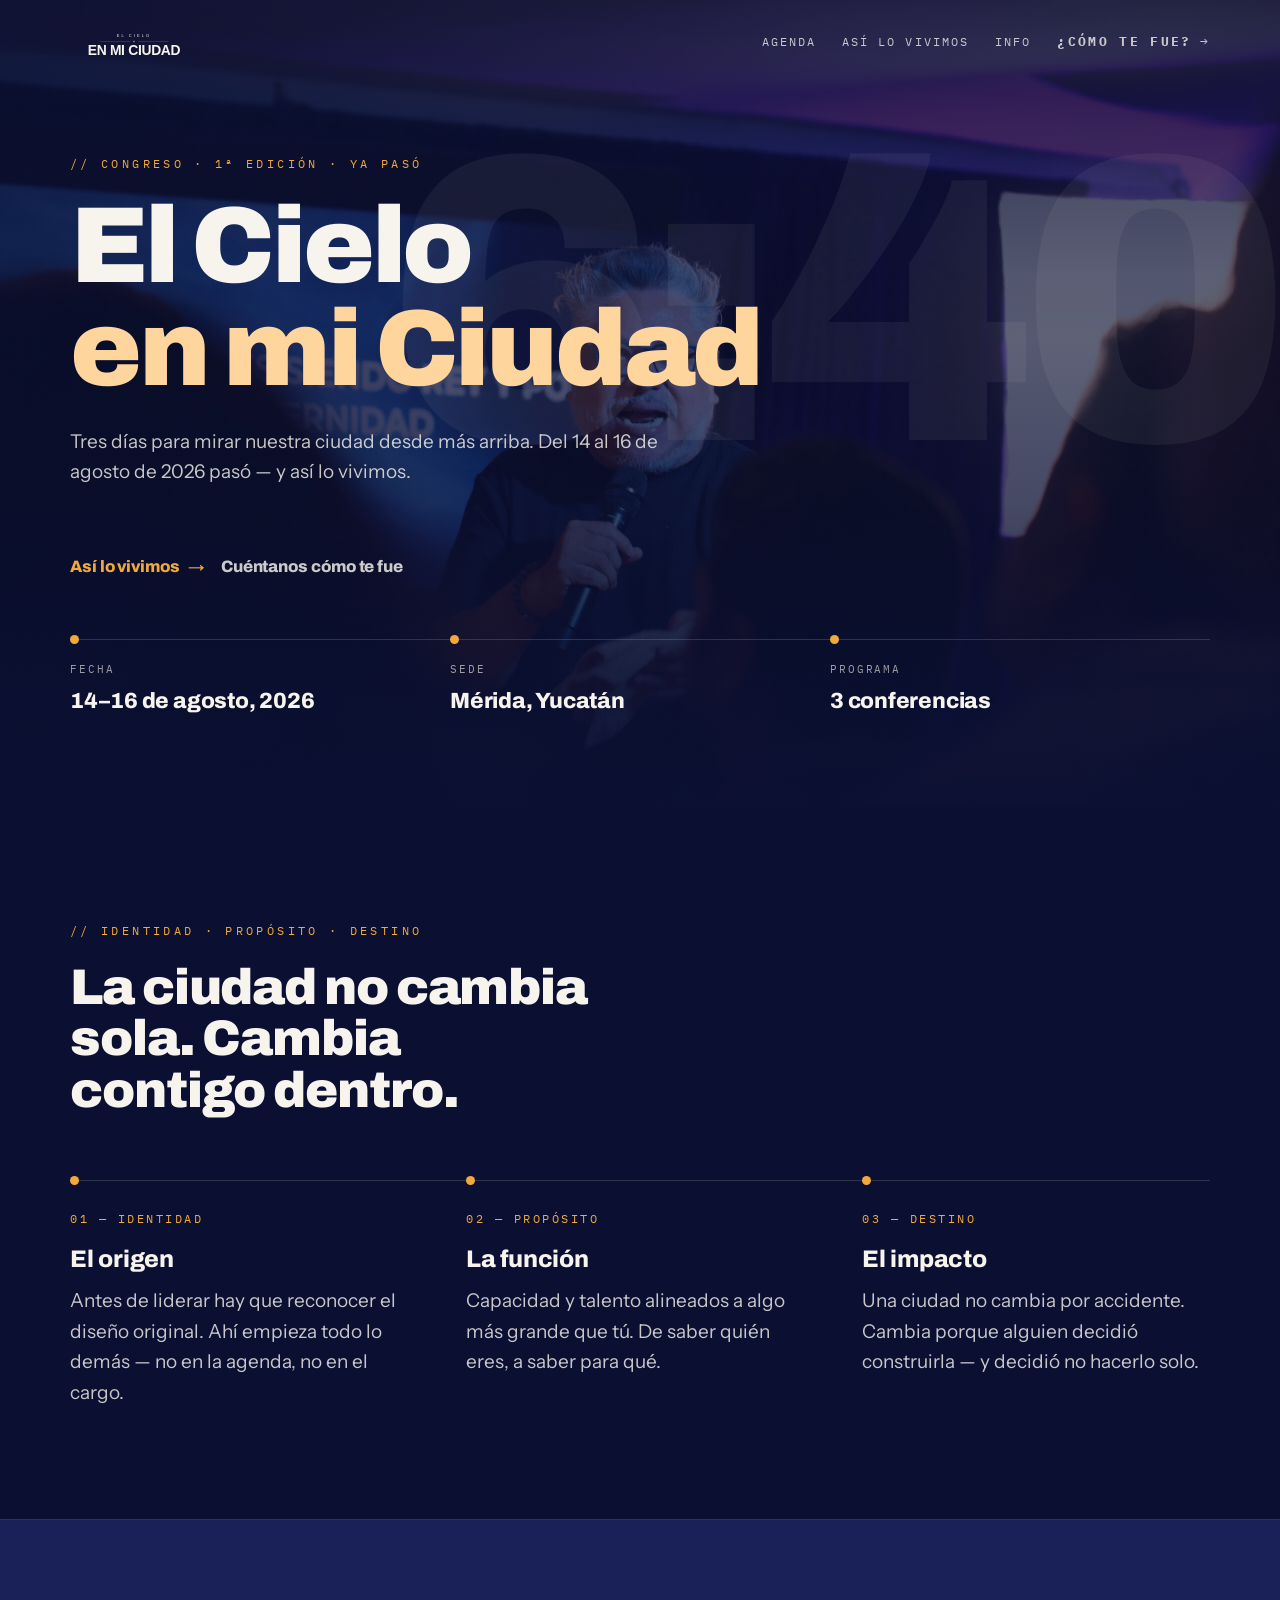
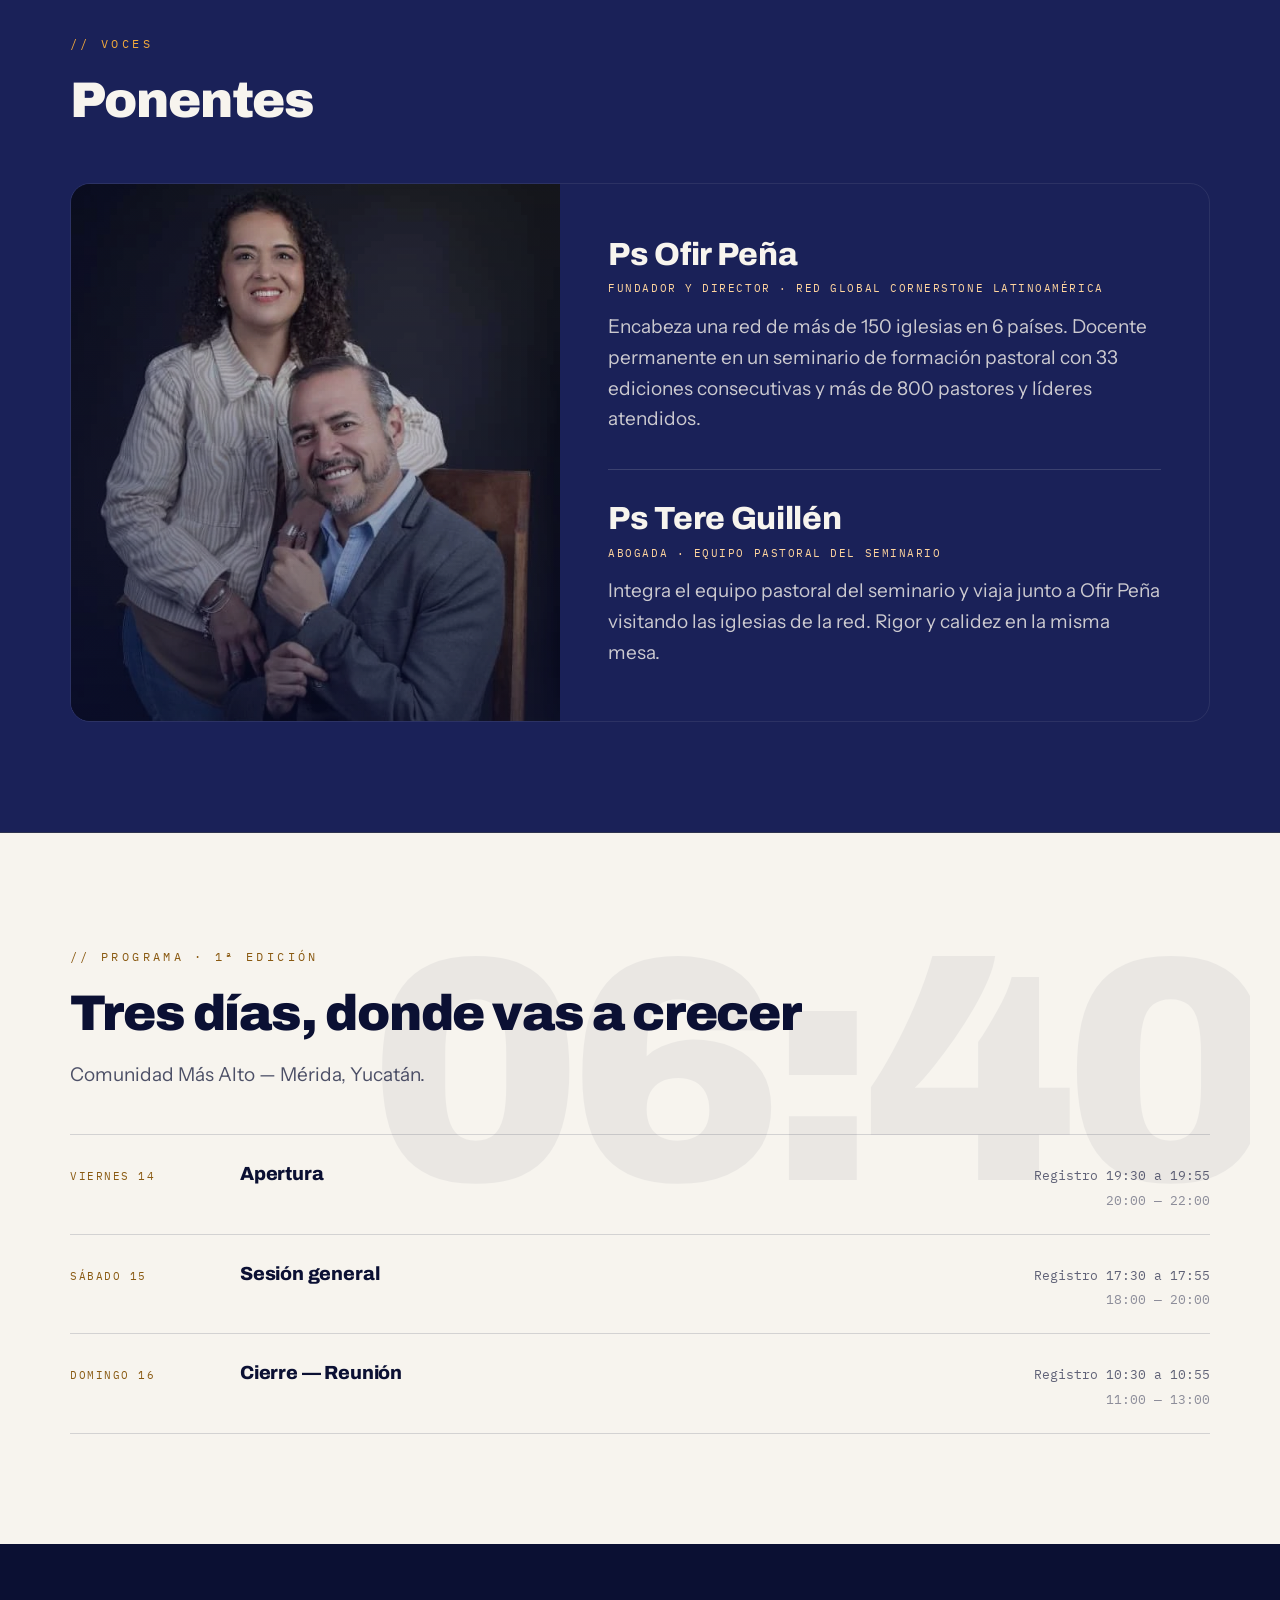
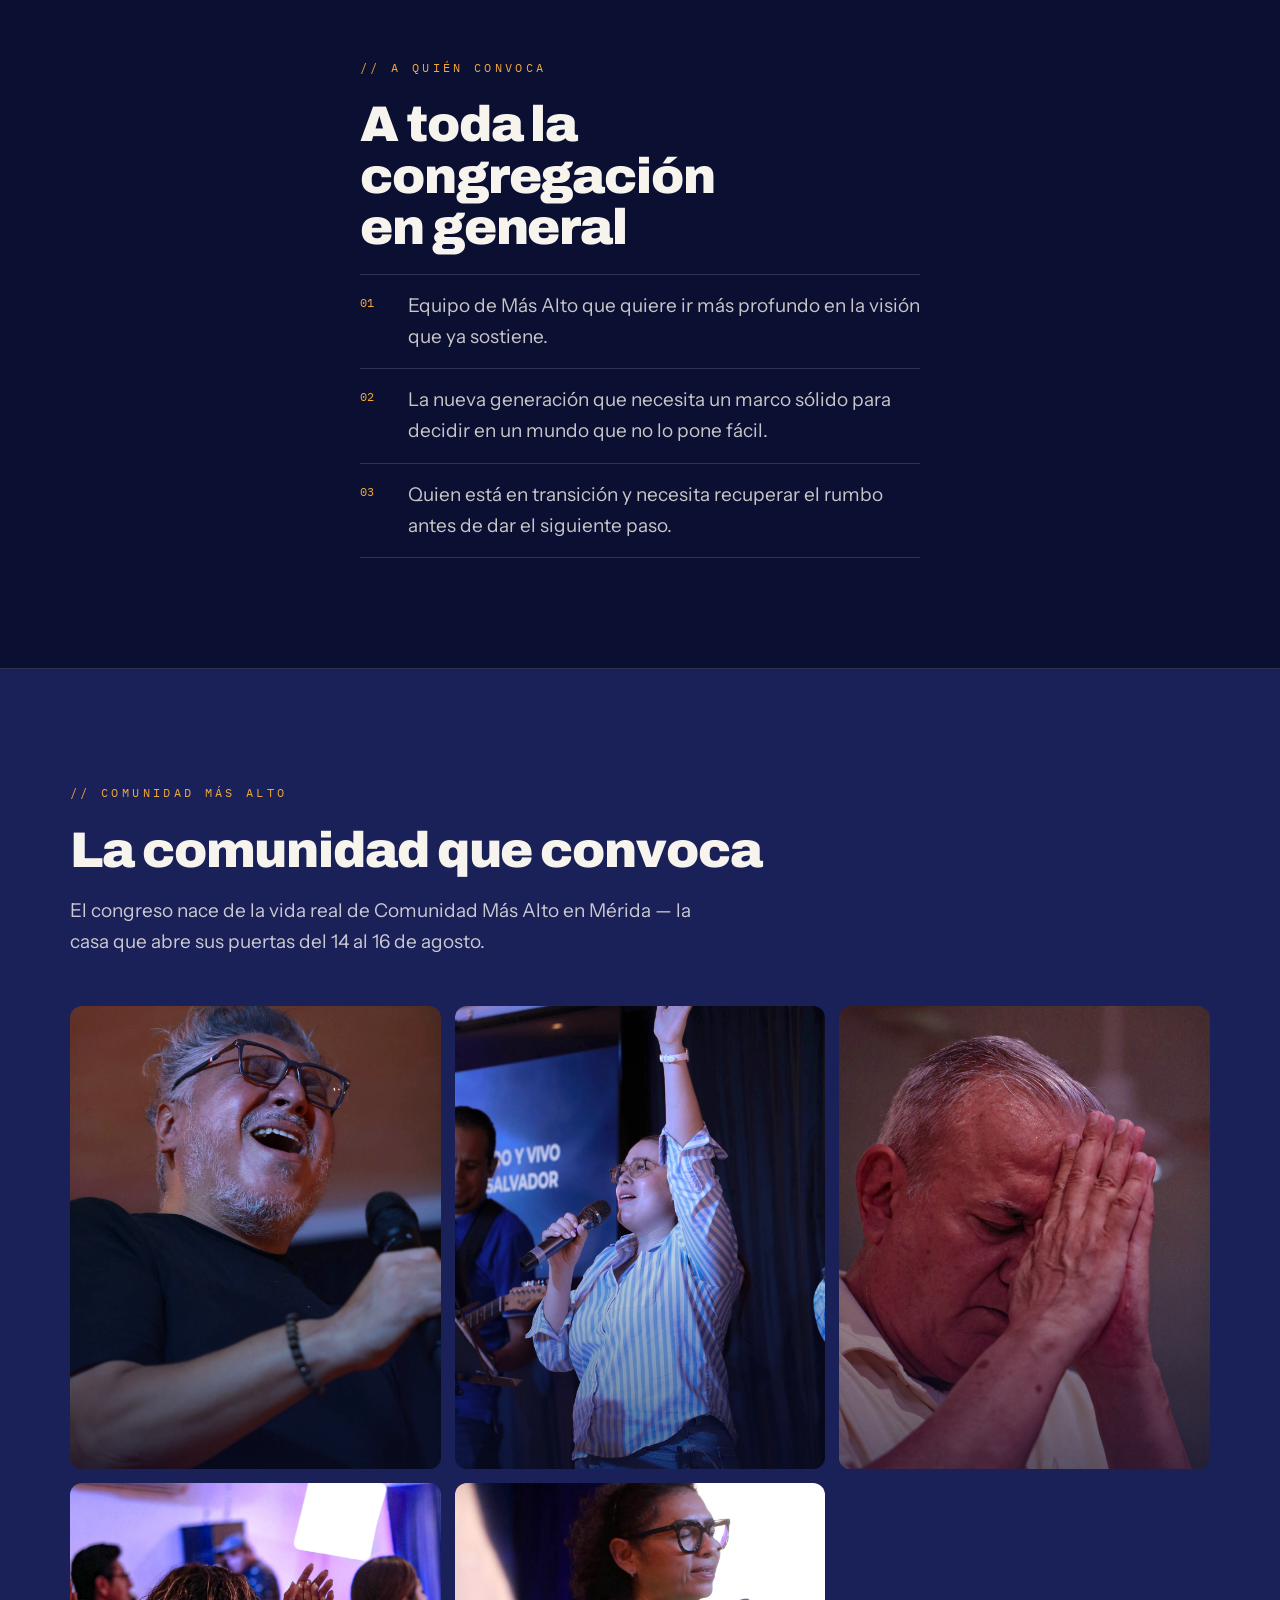
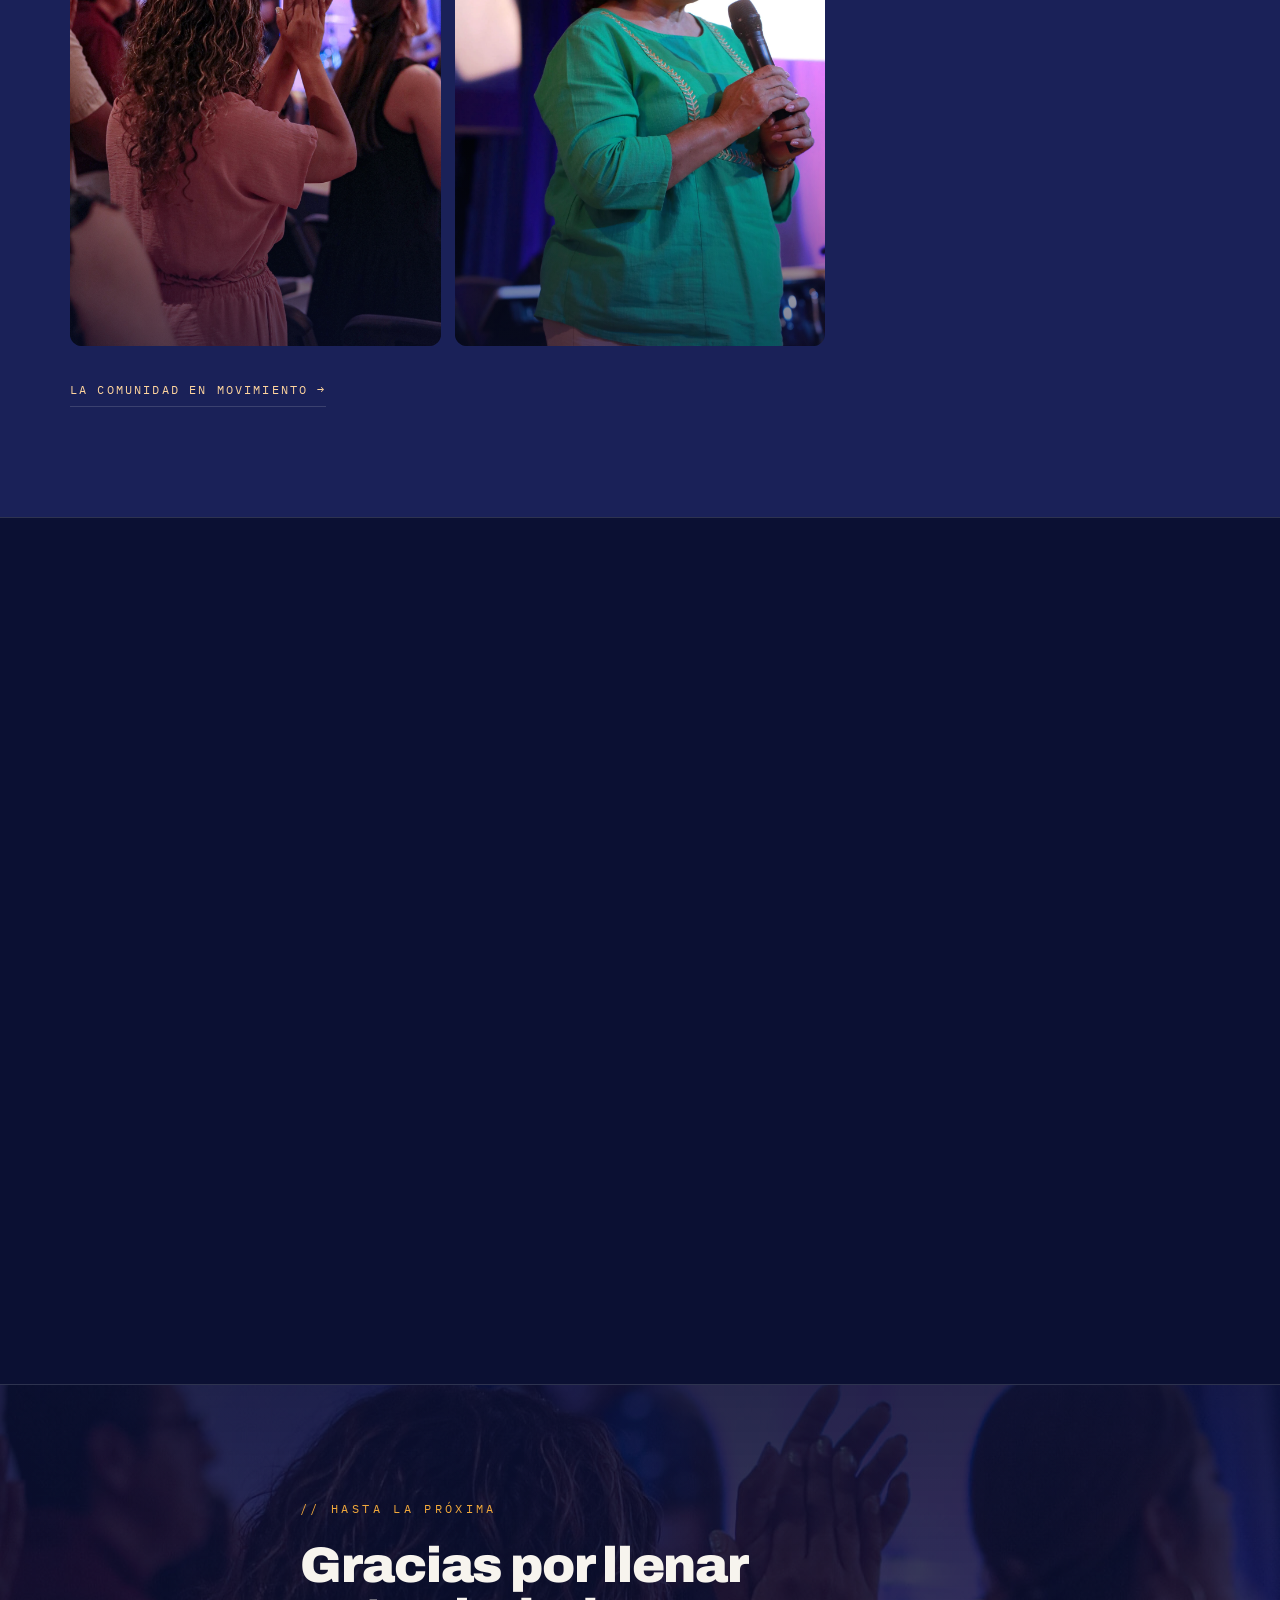
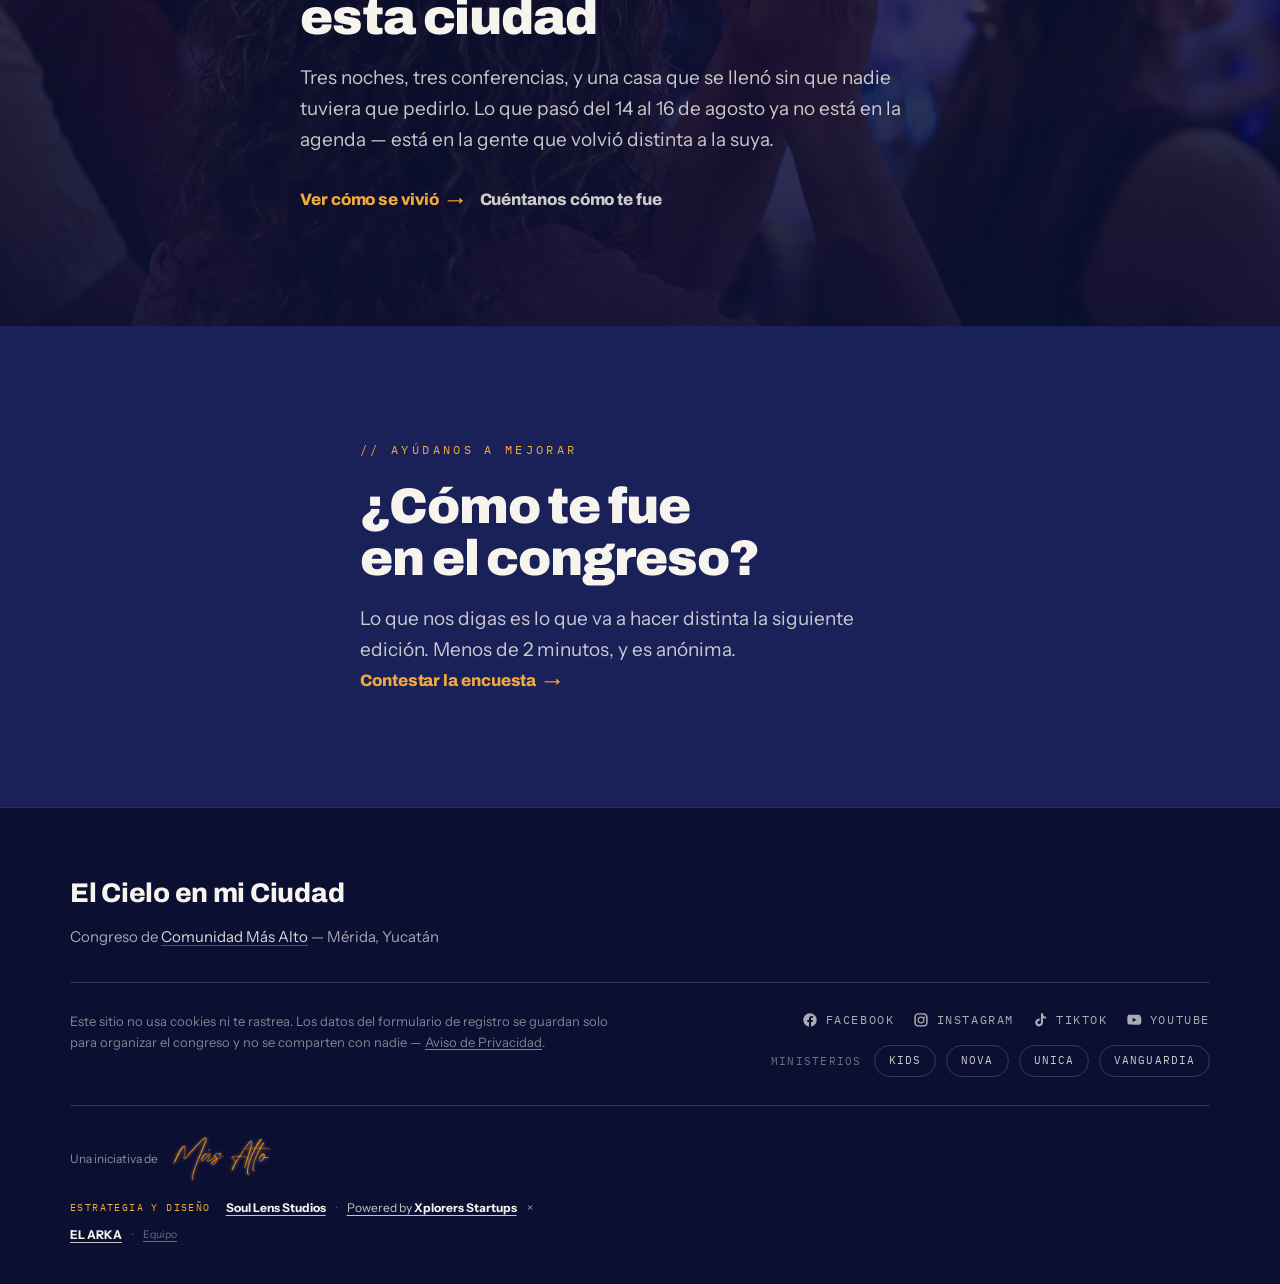
==== commit 6f086ec9: "Encuesta: resultados KPI + copy revisado + gap del footer WIP intermedio del sprint — se documenta c" ====
--- a/index.html
+++ b/index.html
@@ -246,7 +246,7 @@
     <div class="lx-container" style="max-width:760px">
       <span class="lx-kicker">// hasta la próxima</span>
       <h2 id="cierre-t" class="lx-h2">Gracias por llenar esta ciudad</h2>
-      <p class="lx-lead">Tres noches, tres conferencias y una comunidad que no cabía en el lugar. Lo que pasó del 14 al 16 de agosto ya no está en la agenda: está en la gente que se fue distinta a su casa.</p>
+      <p class="lx-lead">Tres noches, tres conferencias, y una casa que se llenó sin que nadie tuviera que pedirlo. Lo que pasó del 14 al 16 de agosto ya no está en la agenda — está en la gente que volvió distinta a la suya.</p>
       <div class="lx-cta-row" style="margin-top:30px">
         <a class="lx-btn" href="asi-lo-vivimos.html" data-cta="cierre">Ver cómo se vivió</a>
         <a class="lx-btn lx-btn-ghost" href="encuesta.html" data-cta-fallback="none">Cuéntanos cómo te fue</a>
--- a/assets/styles.css
+++ b/assets/styles.css
@@ -254,6 +254,12 @@
 .lx-t2 { display: block; color: var(--lx-amber-light); }
 .lx-hero .lx-lead { margin-bottom: 64px; }
 .lx-cta-row { display: flex; gap: 16px; flex-wrap: wrap; margin-bottom: 56px; }
+/* Ese margen es para el hero, donde debajo sigue la franja de fecha/sede.
+   En una sección de cierre justo antes del footer, se suma al padding de
+   la sección Y al padding del footer — el resultado es un hueco enorme
+   que no aporta nada. Se anula puntualmente donde el CTA es lo último
+   antes de que termine la página. */
+#js-viv-vacio .lx-cta-row, #viv-cierre .lx-cta-row, #cierre .lx-cta-row { margin-bottom: 0; }
 
 .lx-horizon { position: relative; padding-bottom: 64px; }
 .lx-horizon .lx-line { height: 1px; background: var(--lx-border-dark); }
@@ -1306,8 +1312,19 @@
   border-radius: var(--r-lg);
 }
 .viv-facade img { width: 100%; height: 100%; object-fit: cover; display: block; }
+
+/* Viñeta cinematográfica: oscurece el borde inferior de cada miniatura
+   (recap, reels) para que el botón de play y cualquier texto encima
+   siempre lean legibles, sin importar qué tan clara sea la foto de fondo. */
+.viv-facade::after, .viv-reel-btn::after {
+  content: ""; position: absolute; inset: 0; pointer-events: none;
+  background:
+    radial-gradient(120% 90% at 50% 15%, transparent 55%, rgba(4,6,24,.35) 100%),
+    linear-gradient(0deg, rgba(4,6,24,.62) 0%, transparent 42%);
+}
+
 .viv-play {
-  position: absolute; inset: 0; margin: auto;
+  position: absolute; inset: 0; margin: auto; z-index: 1;
   width: 78px; height: 78px; border-radius: 50%;
   display: grid; place-items: center; color: var(--lx-night);
   background: var(--lx-amber);
@@ -1318,6 +1335,38 @@
 .viv-facade:hover .viv-play { transform: scale(1.08); background: var(--lx-amber-light); }
 .viv-play-sm { width: 52px; height: 52px; }
 .viv-play-sm svg { width: 22px; height: 22px; }
+
+/* Anillo que respira alrededor del play — llama la atención sin gritar.
+   Solo corre si el sistema permite movimiento. */
+@media (prefers-reduced-motion: no-preference) {
+  .viv-play::before {
+    content: ""; position: absolute; inset: -8px; border-radius: 50%;
+    border: 1.5px solid color-mix(in srgb, var(--lx-amber) 65%, transparent);
+    animation: viv-respiro 2.6s ease-out infinite;
+  }
+  @keyframes viv-respiro {
+    0% { transform: scale(.82); opacity: .9; }
+    70%, 100% { transform: scale(1.28); opacity: 0; }
+  }
+}
+
+/* ── Progreso del carril: "X de 9 momentos ya están aquí" — honesto,
+   nunca inventa una cifra. Desaparece solo en cuanto se completa. ── */
+.viv-progreso { margin-top: 22px; max-width: 420px; }
+.viv-progreso-txt {
+  margin: 0 0 8px; font-size: 13.5px; font-weight: 600;
+  color: color-mix(in srgb, var(--lx-bone) 82%, transparent);
+}
+.viv-progreso-txt b { color: var(--lx-amber-light); }
+.viv-progreso-pista {
+  height: 6px; border-radius: var(--r-pill); overflow: hidden;
+  background: color-mix(in srgb, var(--lx-bone) 12%, transparent);
+}
+.viv-progreso-fill {
+  height: 100%; border-radius: var(--r-pill);
+  background: linear-gradient(90deg, var(--lx-amber-dark), var(--lx-amber));
+  transition: width .6s var(--lx-ease);
+}
 
 /* ── Carril de reels: sangra hasta el borde, que es lo que invita a
    deslizarlo. El scroll se ancla con snap para que no quede a medias. ── */
@@ -1338,8 +1387,38 @@
 .viv-reel-btn img { width: 100%; height: 100%; object-fit: cover; display: block; }
 .viv-reel-sinposter { position: absolute; inset: 0; background: var(--grad-hero); opacity: .55; }
 .viv-reel-btn:hover { transform: translateY(-4px); border-color: var(--lx-amber); }
+
+/* Tarjeta "Próximamente" — mismo molde que un reel real, pero apagada y
+   sin click: promete sin fingir que ya está. */
+.viv-reel-proximo {
+  display: flex; flex-direction: column; align-items: center; justify-content: center; gap: 10px;
+  width: 100%; aspect-ratio: 9 / 16; border-radius: var(--r);
+  background: repeating-linear-gradient(135deg, color-mix(in srgb, var(--lx-bone) 4%, transparent) 0 10px, transparent 10px 20px), var(--lx-mid);
+  border: 1px dashed var(--lx-border-dark);
+  color: color-mix(in srgb, var(--lx-bone) 45%, transparent);
+}
+.viv-reel-proximo svg { width: 26px; height: 26px; opacity: .7; }
+.viv-reel-proximo span {
+  font-family: var(--font-marker); font-size: 10.5px; letter-spacing: .12em; text-transform: uppercase;
+}
+
+/* ── Bloque "Próximamente" genérico — recap y galería mientras se sube el
+   material. Distinto adrede de .viv-facade/.viv-grid: se ve a propósito
+   como un espacio reservado, no como contenido roto. ── */
+.viv-proximamente {
+  display: flex; flex-direction: column; align-items: center; gap: 12px;
+  text-align: center; padding: 44px 24px; border-radius: var(--r-lg);
+  border: 1px dashed var(--lx-border-dark);
+  background: color-mix(in srgb, var(--lx-amber) 5%, transparent);
+}
+.viv-proximamente-ico {
+  width: 46px; height: 46px; border-radius: 50%; display: grid; place-items: center;
+  background: color-mix(in srgb, var(--lx-amber) 14%, transparent); color: var(--lx-amber);
+}
+.viv-proximamente-ico svg { width: 22px; height: 22px; }
+.viv-proximamente p { margin: 0; max-width: 42ch; color: color-mix(in srgb, var(--lx-bone) 68%, transparent); font-size: 15px; }
 .viv-reel-dia {
-  position: absolute; top: 10px; left: 10px;
+  position: absolute; top: 10px; left: 10px; z-index: 1;
   padding: 5px 11px; border-radius: var(--r-pill);
   font-family: var(--font-marker); font-size: 10.5px; letter-spacing: .1em;
   text-transform: uppercase; color: var(--lx-night); background: var(--lx-amber);
@@ -1348,6 +1427,13 @@
   display: block; margin-top: 10px; font-size: 14px; line-height: 1.35;
   color: color-mix(in srgb, var(--lx-bone) 72%, transparent);
 }
+
+/* ── Comparte el tuyo — invitación a subir contenido propio ── */
+.viv-comparte-acciones { display: flex; flex-wrap: wrap; gap: 22px; align-items: baseline; margin-top: 24px; }
+.viv-comparte-tag {
+  margin-top: 18px; font-size: 14px; color: color-mix(in srgb, var(--lx-bone) 58%, transparent);
+}
+.viv-comparte-tag b { color: var(--lx-amber-light); font-weight: 700; }
 
 /* ── Galería de fotos ── */
 #js-viv-tabs { margin-top: 26px; }
@@ -1366,6 +1452,21 @@
   transition: transform .4s var(--lx-ease);
 }
 .viv-foto:hover img { transform: scale(1.05); }
+
+/* ── Entrada escalonada: cada tarjeta aparece un pelín después de la
+   anterior conforme entra en pantalla — cascada, no parpadeo simultáneo.
+   Visibles por default a propósito (mismo patrón que .lx-rv en main.js):
+   si el JS no corre, o IntersectionObserver no existe, o hay movimiento
+   reducido, las tarjetas se quedan como están — visibles — en vez de
+   arriesgarse a desaparecer para siempre por un fallo silencioso. Solo
+   cuando asi-lo-vivimos.js confirma que puede animar agrega
+   body.viv-anim, y AHÍ empieza la coreografía. */
+body.viv-anim .viv-reel, body.viv-anim .viv-foto {
+  opacity: 0; transform: translateY(16px);
+  transition: opacity .5s var(--lx-ease), transform .5s var(--lx-ease);
+  transition-delay: calc(var(--i, 0) * 55ms);
+}
+body.viv-anim .viv-reel.viv-in, body.viv-anim .viv-foto.viv-in { opacity: 1; transform: none; }
 
 /* ── Teatro: un solo modal para YouTube, .mp4 y fotos ── */
 html.viv-lock, html.viv-lock body { overflow: hidden; }
@@ -1423,3 +1524,178 @@
   .viv-prev { left: 6px; } .viv-next { right: 6px; }
   .viv-teatro-caja.es-video { width: 100%; }
 }
+
+/* ─────────────────────────────────────────────────────────────────────────────
+   RESULTADOS DE LA ENCUESTA (resultados.html) — tablero interno de KPIs.
+   Se opera y se proyecta, no se lee de corrido: la cifra va primero, la
+   explicación después, y el estado se codifica en color además de número.
+   ───────────────────────────────────────────────────────────────────────────── */
+.res-body { background: var(--lx-night); min-height: 100vh; }
+
+/* ── Puerta ── */
+/* [hidden] no le gana a un display propio por especificidad — sin este
+   :not(), la puerta se queda pintada por encima del panel aunque el JS
+   ya la haya marcado hidden. */
+.res-puerta:not([hidden]) { min-height: 100vh; display: grid; place-items: center; padding: 24px; }
+.res-puerta-caja { max-width: 420px; width: 100%; }
+.res-form { margin-top: 26px; display: flex; flex-direction: column; gap: 12px; }
+.res-label { font-size: 14px; font-weight: 600; color: var(--lx-bone); }
+.res-form input {
+  width: 100%; min-height: 54px; padding: 14px 16px;
+  font-family: var(--font-body); font-size: 17px;
+  color: var(--lx-bone); background: color-mix(in srgb, var(--lx-mid) 45%, transparent);
+  border: 1px solid var(--lx-border-dark); border-radius: var(--r);
+}
+.res-form input:focus { outline: 2px solid var(--lx-amber); outline-offset: 2px; border-color: transparent; }
+
+/* ── Panel ── */
+.res-panel { max-width: 1120px; margin-inline: auto; padding: 30px 22px 70px; }
+@media (min-width: 720px) { .res-panel { padding: 44px 34px 80px; } }
+.res-top {
+  display: flex; align-items: flex-end; justify-content: space-between;
+  gap: 18px; flex-wrap: wrap; padding-bottom: 22px; margin-bottom: 26px;
+  border-bottom: 1px solid var(--lx-border-dark);
+}
+.res-h1 {
+  margin: 4px 0 0; font-family: var(--font-display); font-weight: 900;
+  font-size: clamp(28px, 5vw, 40px); letter-spacing: -.028em; line-height: 1.02;
+}
+.res-top-acciones { display: flex; align-items: center; gap: 12px; flex-wrap: wrap; }
+.res-vivo {
+  display: inline-flex; align-items: center; gap: 7px; padding: 6px 13px;
+  border-radius: var(--r-pill); font-size: 12.5px; font-weight: 600;
+  color: #4CDBA0; background: color-mix(in srgb, #4CDBA0 13%, transparent);
+  border: 1px solid color-mix(in srgb, #4CDBA0 38%, transparent);
+}
+.res-vivo-punto { width: 7px; height: 7px; border-radius: 50%; background: currentColor; }
+@media (prefers-reduced-motion: no-preference) {
+  .res-vivo-punto { animation: res-latido 2s ease-in-out infinite; }
+  @keyframes res-latido { 0%,100% { opacity: 1 } 50% { opacity: .35 } }
+}
+/* El demo se distingue de un vistazo: nadie debe confundir un ejemplo
+   con cifras reales del congreso. */
+.res-vivo.es-demo {
+  color: var(--lx-amber); background: color-mix(in srgb, var(--lx-amber) 14%, transparent);
+  border-color: color-mix(in srgb, var(--lx-amber) 45%, transparent);
+}
+.res-btn-ghost {
+  padding: 7px 14px; border-radius: var(--r-pill); cursor: pointer;
+  font-family: var(--font-body); font-size: 13.5px;
+  color: color-mix(in srgb, var(--lx-bone) 72%, transparent);
+  background: none; border: 1px solid var(--lx-border-dark);
+  transition: color .2s var(--lx-ease), border-color .2s var(--lx-ease);
+}
+.res-btn-ghost:hover { color: var(--lx-bone); border-color: var(--lx-bone); }
+
+/* ── Estado sin respuestas ── */
+.res-vacio { text-align: center; padding: 60px 20px; }
+.res-vacio-ico {
+  width: 60px; height: 60px; margin: 0 auto 18px; border-radius: 50%;
+  display: grid; place-items: center; color: var(--lx-amber);
+  background: color-mix(in srgb, var(--lx-amber) 12%, transparent);
+}
+.res-vacio-ico svg { width: 26px; height: 26px; }
+.res-vacio .lx-lead { margin: 10px auto 0; }
+.res-link-encuesta {
+  margin-top: 18px; font-family: var(--font-marker); font-size: 13px;
+  color: var(--lx-amber); letter-spacing: .04em;
+}
+
+/* ── KPIs ── */
+.res-kpis { display: grid; grid-template-columns: repeat(4, 1fr); gap: 12px; margin-bottom: 14px; }
+@media (max-width: 860px) { .res-kpis { grid-template-columns: repeat(2, 1fr); } }
+@media (max-width: 460px) { .res-kpis { grid-template-columns: 1fr; } }
+.res-kpi {
+  background: color-mix(in srgb, var(--lx-mid) 42%, transparent);
+  border: 1px solid var(--lx-border-dark); border-radius: 14px; padding: 17px 18px 15px;
+}
+.res-kpi-alto { background: color-mix(in srgb, var(--lx-amber) 10%, transparent); border-color: color-mix(in srgb, var(--lx-amber) 32%, transparent); }
+.res-kpi-l {
+  display: block; font-family: var(--font-marker); font-size: 10.5px;
+  letter-spacing: .12em; text-transform: uppercase;
+  color: color-mix(in srgb, var(--lx-bone) 52%, transparent);
+}
+.res-kpi-n {
+  display: block; margin-top: 6px; font-family: var(--font-display); font-weight: 900;
+  font-size: 34px; letter-spacing: -.03em; line-height: 1;
+}
+.res-kpi-pie { display: block; margin-top: 5px; font-size: 12.5px; color: color-mix(in srgb, var(--lx-bone) 58%, transparent); }
+.res-medidor {
+  margin-top: 11px; height: 5px; border-radius: var(--r-pill); overflow: hidden;
+  background: color-mix(in srgb, var(--lx-bone) 11%, transparent);
+}
+.res-medidor-fill { height: 100%; border-radius: var(--r-pill); transition: width .6s var(--lx-ease); }
+/* Semáforo: separado del ámbar de marca a propósito — el color aquí es
+   dato (bien/regular/mal), no identidad. */
+.res-medidor-fill.es-bien, .res-barra-fill.es-bien { background: #4CDBA0; }
+.res-medidor-fill.es-medio, .res-barra-fill.es-medio { background: var(--lx-amber); }
+.res-medidor-fill.es-mal, .res-barra-fill.es-mal { background: #FF9A8E; }
+.res-barra-fill.es-neutro { background: color-mix(in srgb, var(--lx-amber) 62%, transparent); }
+
+.res-estrellas-vis { display: flex; gap: 2px; margin-top: 10px; }
+.res-estrella svg { width: 15px; height: 15px; fill: color-mix(in srgb, var(--lx-bone) 16%, transparent); }
+.res-estrella.es-llena svg { fill: var(--lx-amber); }
+
+/* ── Cajas ── */
+.res-grid { display: grid; grid-template-columns: repeat(2, 1fr); gap: 12px; margin-top: 12px; }
+@media (max-width: 860px) { .res-grid { grid-template-columns: 1fr; } }
+.res-caja {
+  background: color-mix(in srgb, var(--lx-mid) 30%, transparent);
+  border: 1px solid var(--lx-border-dark); border-radius: 14px; padding: 20px;
+}
+.res-caja-ancha { grid-column: 1 / -1; }
+.res-caja-head {
+  display: flex; align-items: baseline; justify-content: space-between;
+  gap: 14px; flex-wrap: wrap; margin-bottom: 16px;
+}
+.res-caja-t { margin: 0; font-family: var(--font-display); font-weight: 800; font-size: 18px; letter-spacing: -.015em; }
+.res-caja-nota { font-size: 12.5px; color: color-mix(in srgb, var(--lx-bone) 48%, transparent); }
+
+/* ── Barras ── */
+.res-barras { display: flex; flex-direction: column; gap: 11px; }
+.res-barra-fila { display: grid; grid-template-columns: 148px 1fr 64px; align-items: center; gap: 12px; }
+@media (max-width: 520px) { .res-barra-fila { grid-template-columns: 110px 1fr 54px; gap: 8px; } }
+.res-barra-l { font-size: 13.5px; color: color-mix(in srgb, var(--lx-bone) 84%, transparent); }
+.res-barra-pista {
+  height: 20px; border-radius: 6px; overflow: hidden;
+  background: color-mix(in srgb, var(--lx-bone) 8%, transparent);
+}
+.res-barra-fill { height: 100%; border-radius: 6px; transition: width .6s var(--lx-ease); }
+.res-barra-n { font-size: 14px; font-weight: 700; text-align: right; }
+.res-barra-pct { font-size: 11.5px; font-weight: 500; color: color-mix(in srgb, var(--lx-bone) 48%, transparent); }
+.res-lectura {
+  margin-top: 16px; padding-top: 14px; border-top: 1px solid var(--lx-border-dark-soft);
+  font-size: 14px; line-height: 1.55; color: color-mix(in srgb, var(--lx-bone) 70%, transparent);
+}
+.res-lectura b { color: var(--lx-bone); }
+.res-sin { margin: 0; font-size: 13.5px; color: color-mix(in srgb, var(--lx-bone) 45%, transparent); }
+
+/* ── Nube de palabras ── */
+.res-nube { display: flex; flex-wrap: wrap; align-items: baseline; gap: 8px 18px; }
+.res-palabra {
+  font-family: var(--font-display); font-weight: 800; letter-spacing: -.02em; line-height: 1.15;
+  color: color-mix(in srgb, var(--lx-bone) 78%, transparent);
+}
+
+/* ── Citas ── */
+.res-tabs { display: flex; gap: 8px; flex-wrap: wrap; }
+.res-tab {
+  padding: 6px 13px; border-radius: var(--r-pill); cursor: pointer;
+  font-family: var(--font-body); font-size: 13px;
+  color: color-mix(in srgb, var(--lx-bone) 62%, transparent);
+  background: none; border: 1px solid var(--lx-border-dark);
+}
+.res-tab[aria-selected="true"] { color: var(--lx-night); background: var(--lx-amber); border-color: var(--lx-amber); }
+.res-citas { display: grid; grid-template-columns: repeat(auto-fill, minmax(280px, 1fr)); gap: 10px; }
+.res-cita {
+  margin: 0; padding: 14px 16px; border-radius: var(--r);
+  border-left: 3px solid color-mix(in srgb, var(--lx-amber) 55%, transparent);
+  background: color-mix(in srgb, var(--lx-night) 55%, transparent);
+  font-size: 14px; line-height: 1.55; color: color-mix(in srgb, var(--lx-bone) 82%, transparent);
+}
+
+.res-pie {
+  margin-top: 26px; padding-top: 16px; border-top: 1px solid var(--lx-border-dark-soft);
+  font-size: 12.5px; color: color-mix(in srgb, var(--lx-bone) 45%, transparent);
+}
+.res-pie-sep { margin-inline: 6px; opacity: .5; }
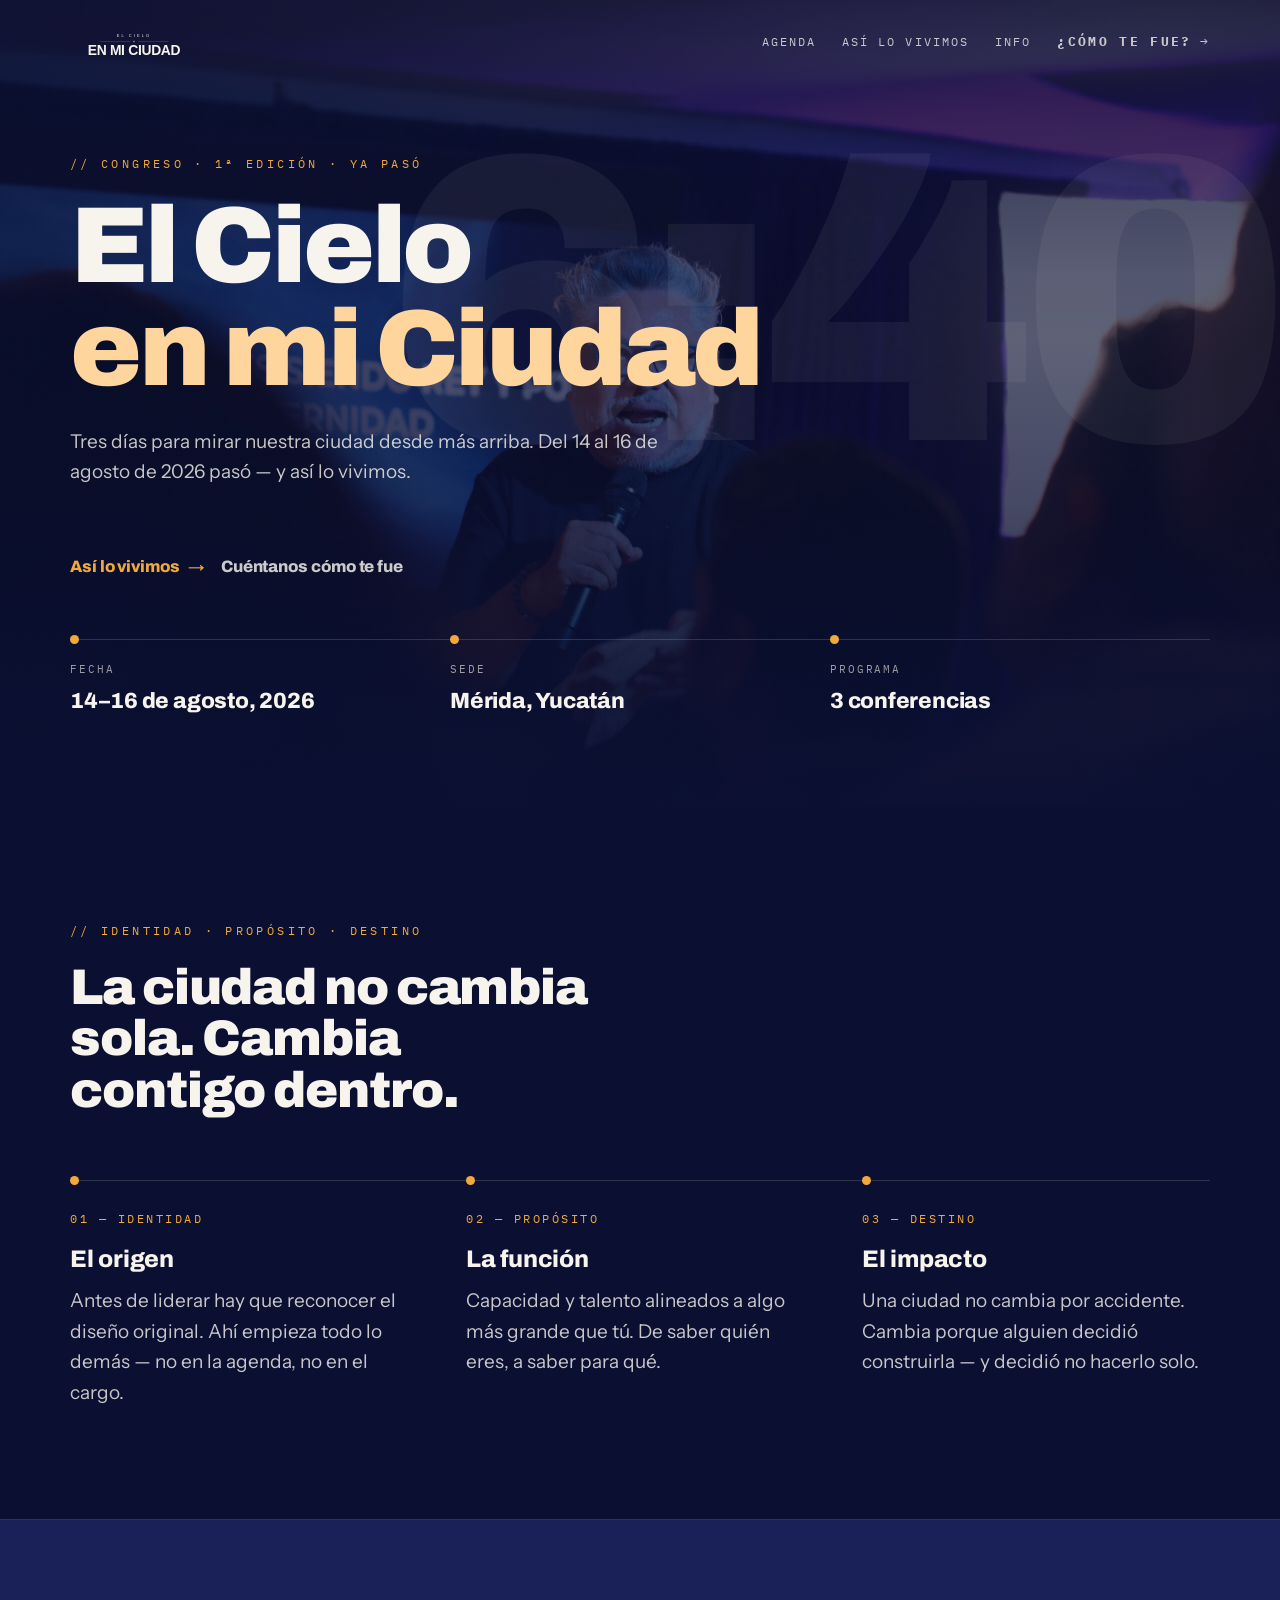
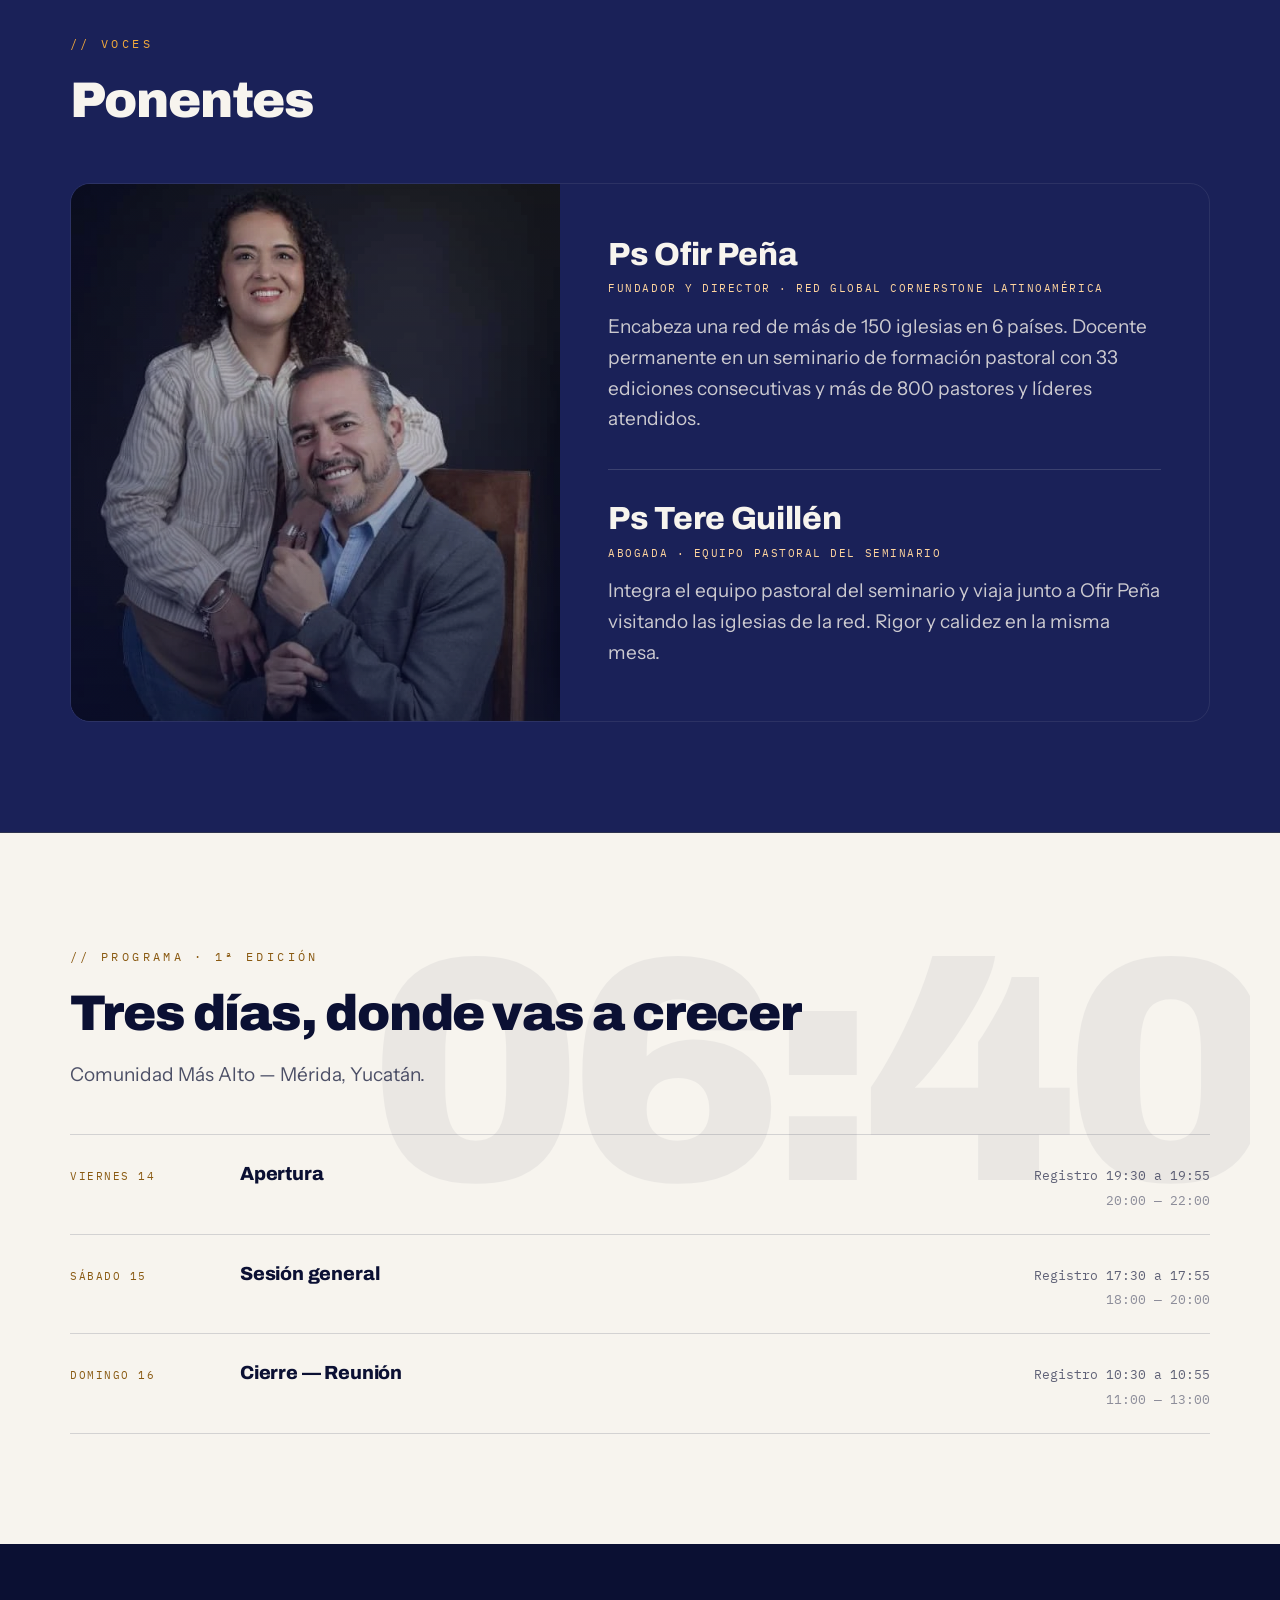
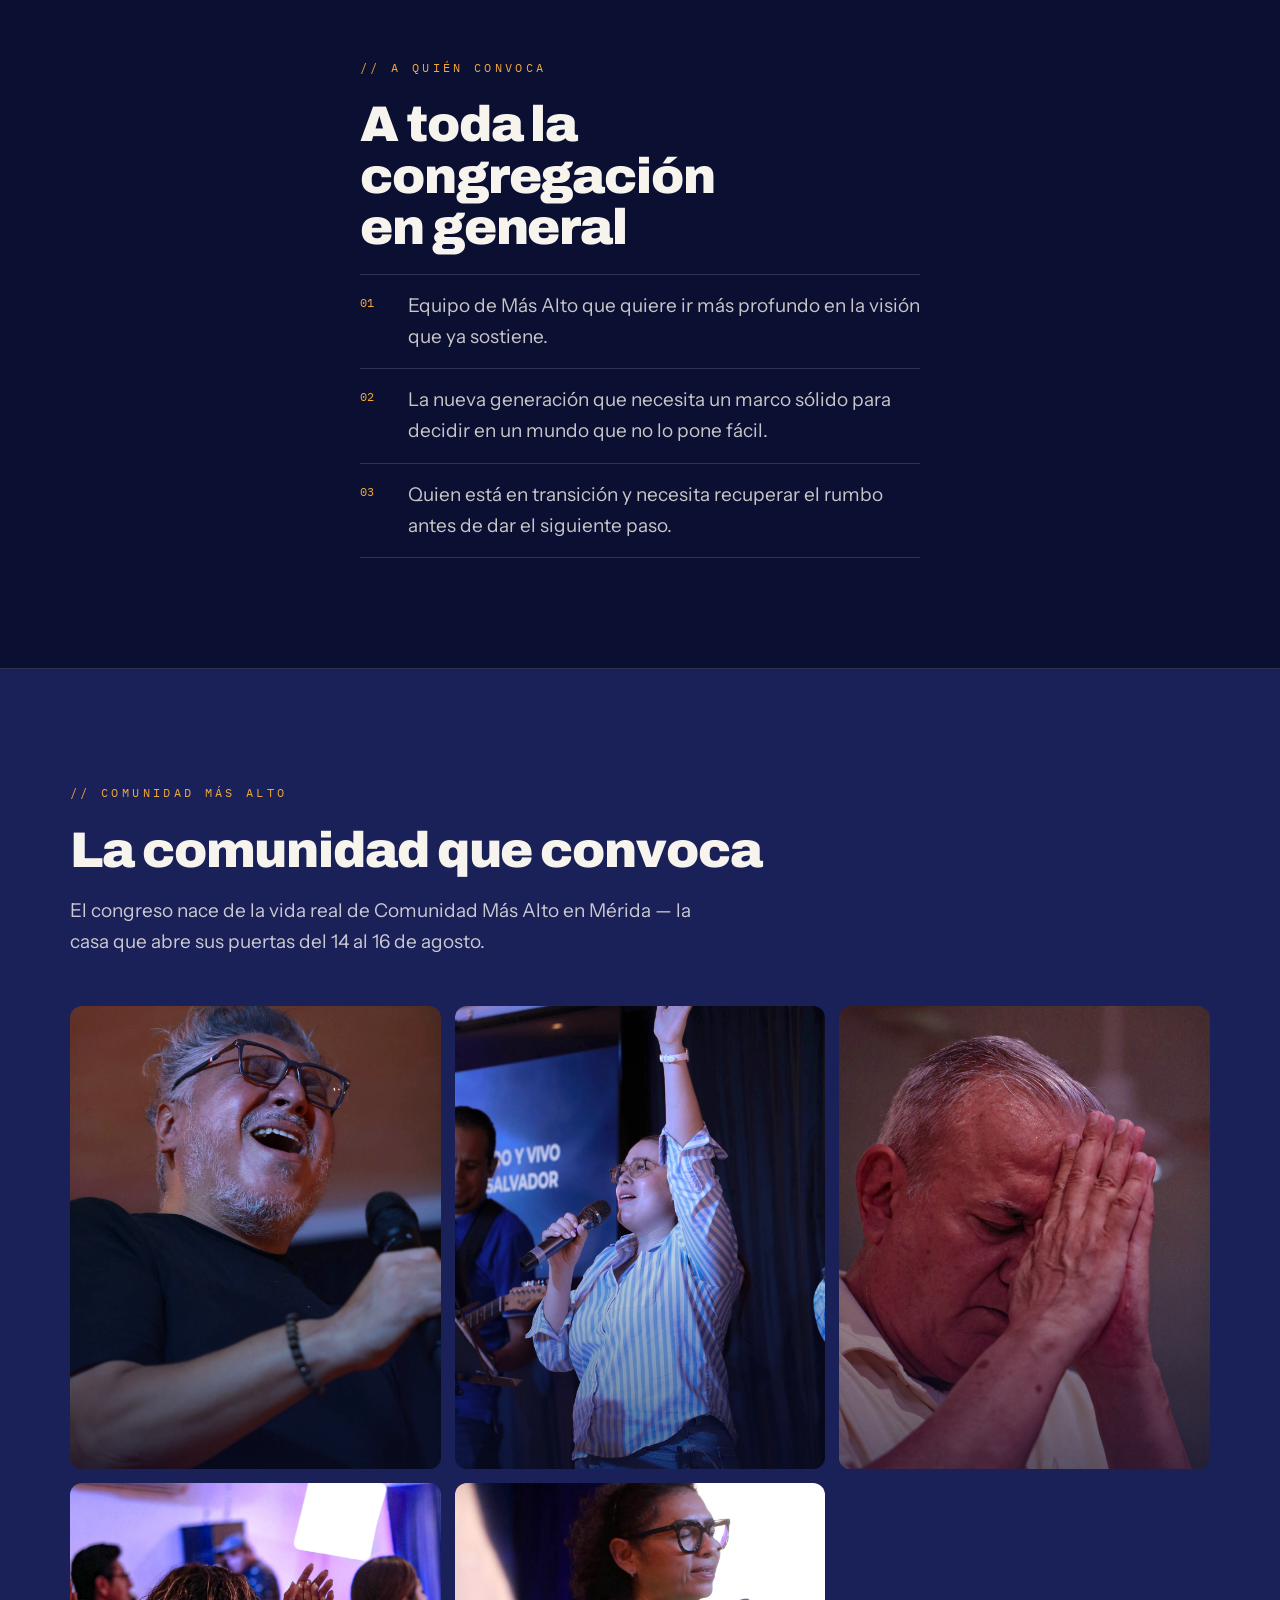
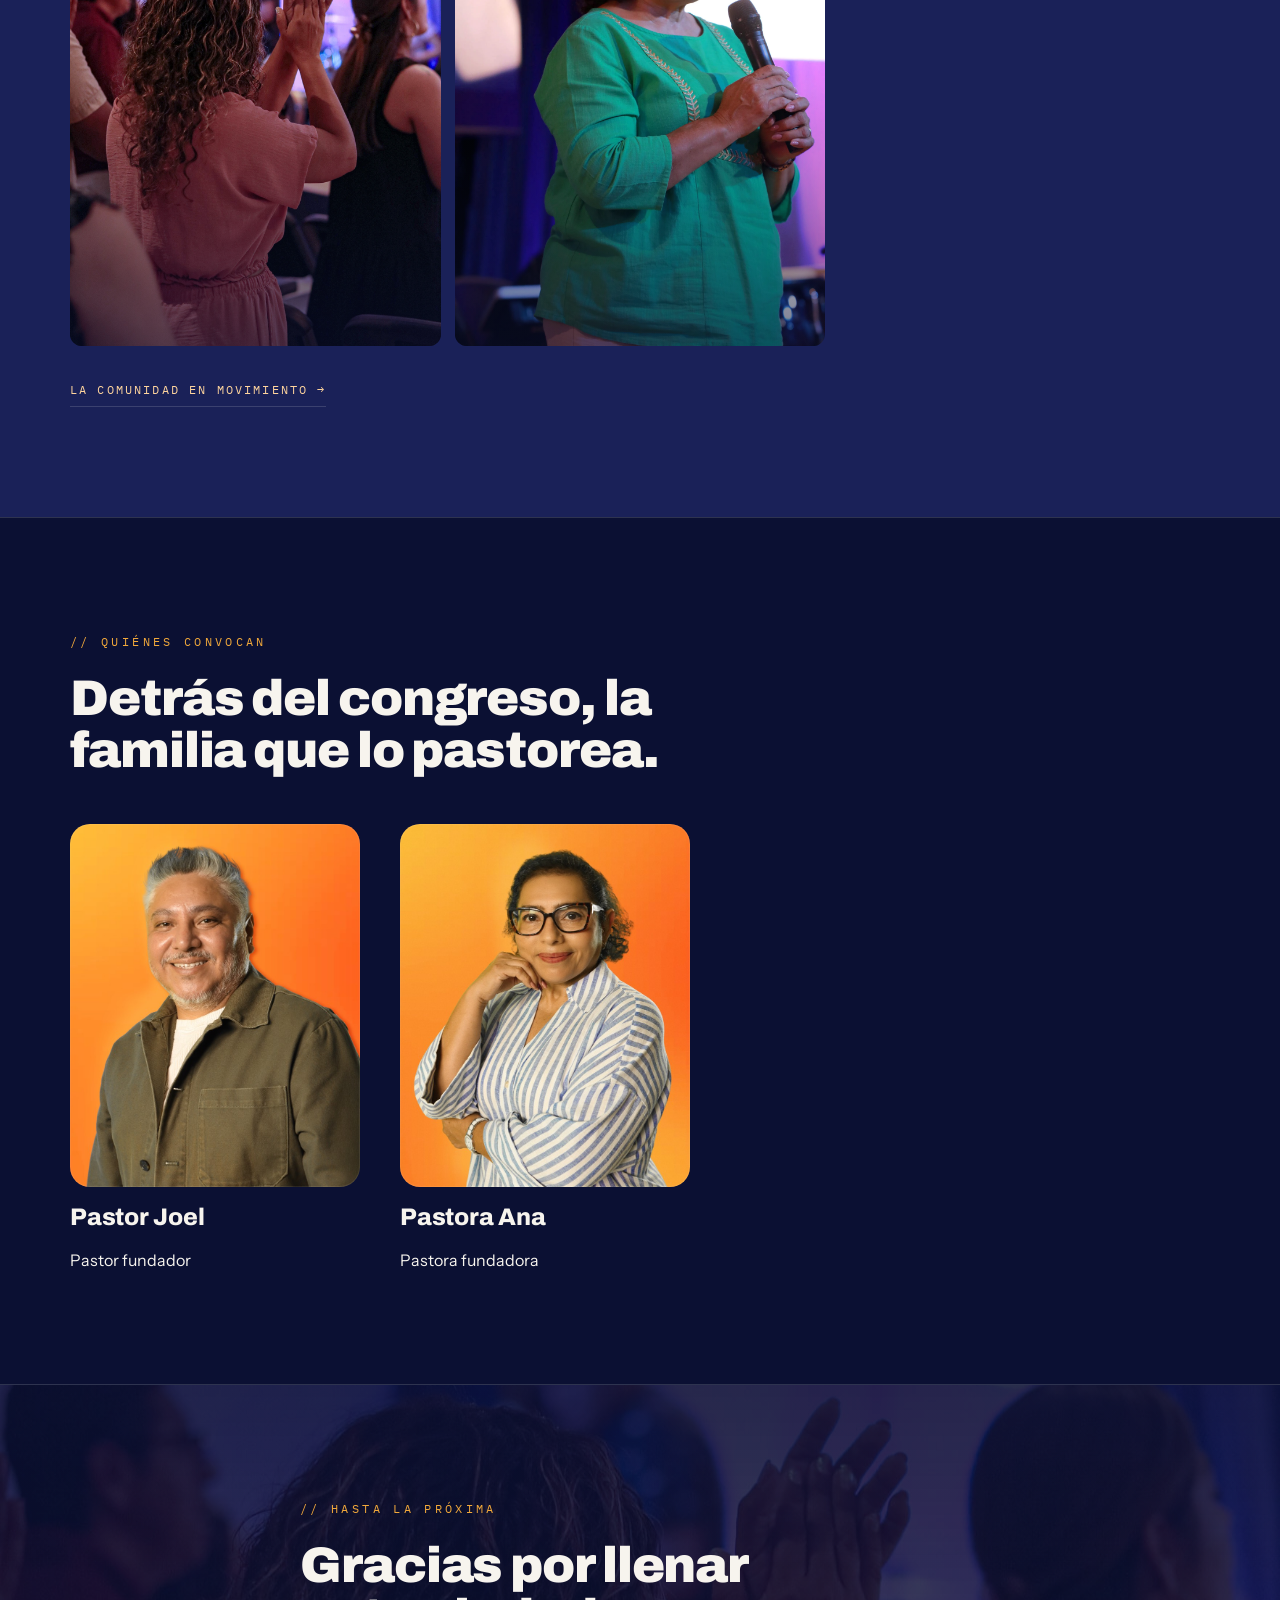
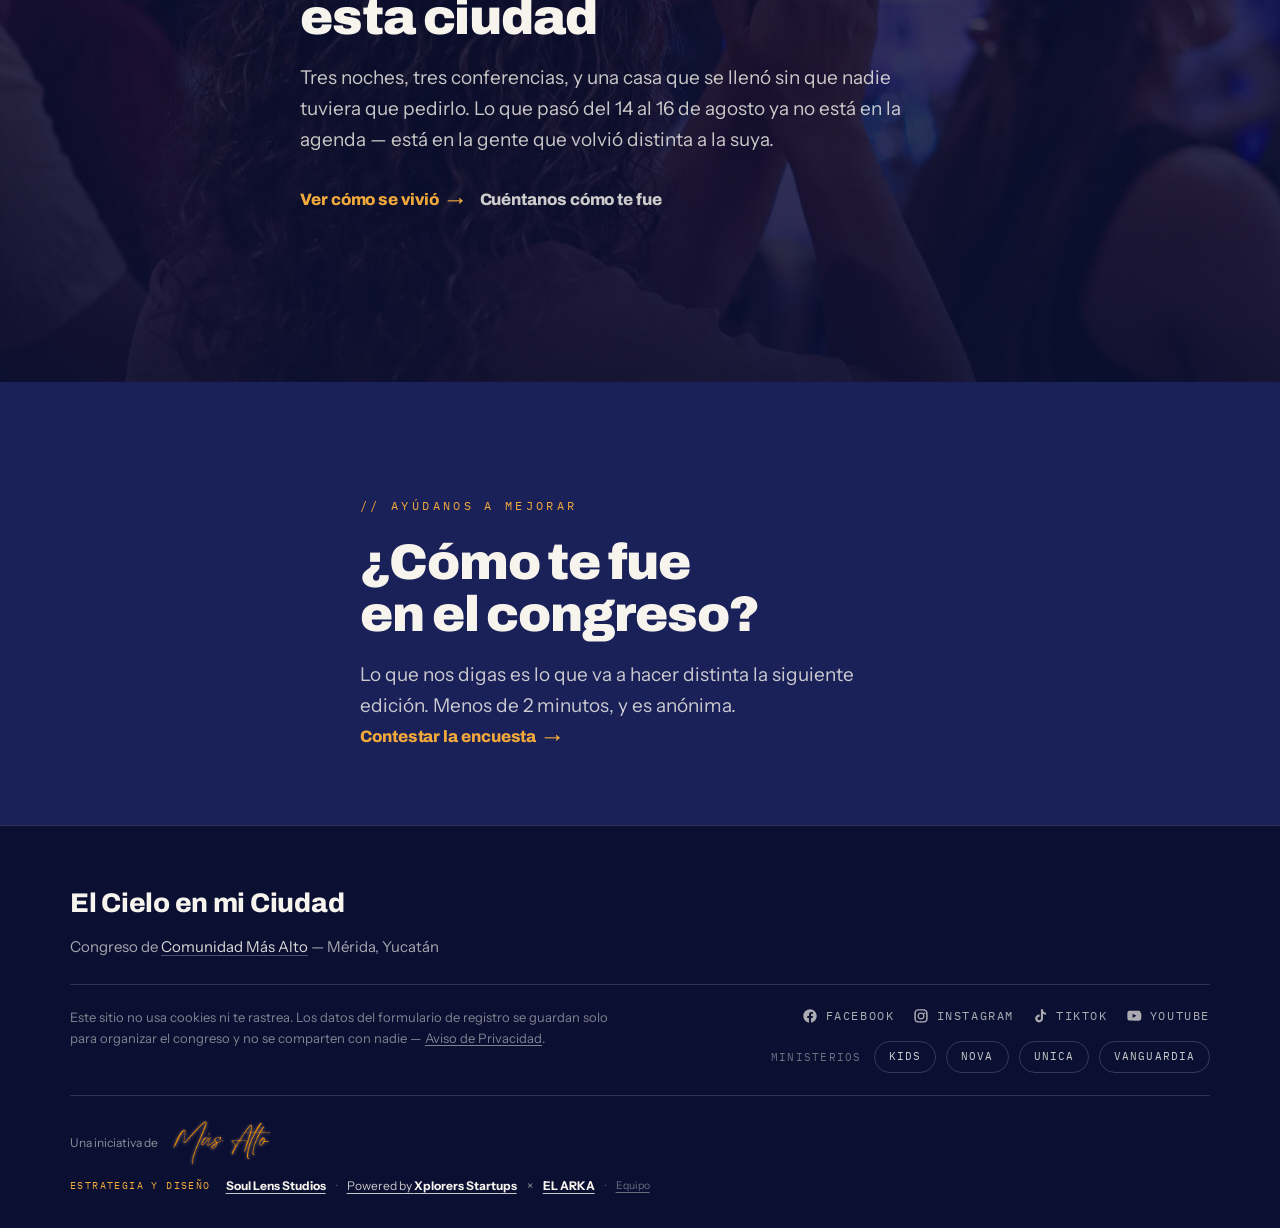
==== commit e5c5da08: "Arregla la galería: las pestañas de día no ocultaban nada Dos bugs que solo se veían con dos días ca" ====
--- a/index.html
+++ b/index.html
@@ -29,7 +29,7 @@
   <link rel="preconnect" href="https://fonts.googleapis.com">
   <link rel="preconnect" href="https://fonts.gstatic.com" crossorigin>
   <link href="https://fonts.googleapis.com/css2?family=Archivo:wght@800;900&family=Instrument+Sans:wght@400;500;600&family=IBM+Plex+Mono:wght@400;500&display=swap" rel="stylesheet">
-  <link rel="stylesheet" href="assets/styles.css?v=260816">
+  <link rel="stylesheet" href="assets/styles.css?v=260817">
 
   <script type="application/ld+json">
   {
--- a/assets/styles.css
+++ b/assets/styles.css
@@ -50,6 +50,16 @@
 
 section { position: relative; padding-block: 110px; }
 @media (max-width: 720px) { section { padding-block: 72px; } }
+/* El respiro de cierre de la última sección y el arranque del footer se
+   suman (110 + 64 = 174px sin nada que leer). Ese aire separa secciones
+   entre sí; contra el footer solo deja la página colgando. Se recorta la
+   última sección VISIBLE — hay secciones que el JS destapa según la fecha
+   (#js-encuesta, #js-viv-teaser), y el recorte debe seguir a la que de
+   verdad cierra la página, no a una oculta. */
+body > section:not([hidden]):not(:has(~ section:not([hidden]))) { padding-bottom: 72px; }
+@media (max-width: 720px) {
+  body > section:not([hidden]):not(:has(~ section:not([hidden]))) { padding-bottom: 48px; }
+}
 .lx-on-night { background: var(--lx-night); }
 .lx-on-mid { background: var(--lx-mid); }
 .lx-on-bone { background: var(--lx-bone); color: var(--lx-night); }
@@ -257,9 +267,11 @@
 /* Ese margen es para el hero, donde debajo sigue la franja de fecha/sede.
    En una sección de cierre justo antes del footer, se suma al padding de
    la sección Y al padding del footer — el resultado es un hueco enorme
-   que no aporta nada. Se anula puntualmente donde el CTA es lo último
-   antes de que termine la página. */
-#js-viv-vacio .lx-cta-row, #viv-cierre .lx-cta-row, #cierre .lx-cta-row { margin-bottom: 0; }
+   que no aporta nada. Se anula donde el CTA es lo último antes de que
+   termine la página; por estructura y no por lista de IDs, para que una
+   página nueva no herede el hueco por olvido. */
+#js-viv-vacio .lx-cta-row,
+body > section:not([hidden]):not(:has(~ section:not([hidden]))) .lx-cta-row { margin-bottom: 0; }
 
 .lx-horizon { position: relative; padding-bottom: 64px; }
 .lx-horizon .lx-line { height: 1px; background: var(--lx-border-dark); }
@@ -452,6 +464,13 @@
   transition: background .2s ease, color .2s ease;
 }
 .lx-dia-tab[aria-selected="true"] { background: var(--lx-night); color: var(--lx-bone); }
+/* Estas pestañas nacieron en la agenda, que va sobre hueso. Sobre la sección
+   noche de "Búscate" quedaban tinta sobre tinta — la de Domingo era invisible.
+   Se invierten los mismos dos tokens en vez de duplicar el componente. */
+.lx-on-night .lx-dias-tabs { background: color-mix(in srgb, var(--lx-bone) 8%, transparent); }
+.lx-on-night .lx-dia-tab { color: color-mix(in srgb, var(--lx-bone) 62%, transparent); }
+.lx-on-night .lx-dia-tab:hover { color: var(--lx-bone); }
+.lx-on-night .lx-dia-tab[aria-selected="true"] { background: var(--lx-bone); color: var(--lx-night); }
 .lx-tab-vivo { width: 7px; height: 7px; animation: lx-pulso 2s infinite; }
 @media (max-width: 520px) { .lx-dia-tab { padding: 9px 14px; font-size: 13.5px; } }
 
@@ -490,7 +509,7 @@
    wordmark en su propio ámbar va directo sobre índigo (misma familia de
    color que el ámbar del congreso, no choca como el combo naranja+gris
    del logo completo) — tamaño generoso, es quien convoca. ── */
-.lx-credit-cma { display: flex; align-items: center; gap: 12px; flex-wrap: wrap; margin-bottom: 4px; }
+.lx-credit-cma { display: flex; align-items: center; gap: 12px; flex-wrap: wrap; }
 .lx-cma-word { display: inline-flex; align-items: center; }
 .lx-cma-word img { display: block; height: 50px; width: auto; }
 
@@ -760,8 +779,8 @@
    créditos en una sola línea discreta. Antes era una pila de párrafos
    grises de tamaño parecido + una tarjeta de CTA — se sentía a plantilla,
    no a cierre de revista. ── */
-.footer { background: var(--lx-night); border-top: 1px solid var(--lx-border-dark); padding: 64px 0 40px; }
-.footer-masthead { margin-bottom: 32px; }
+.footer { background: var(--lx-night); border-top: 1px solid var(--lx-border-dark); padding: 56px 0 32px; }
+.footer-masthead { margin-bottom: 24px; }
 .footer-brand {
   font-family: var(--font-display); font-weight: 800; font-size: clamp(21px, 2.6vw, 27px);
   letter-spacing: -.01em; margin: 0 0 10px; color: var(--lx-bone);
@@ -771,7 +790,9 @@
   color: color-mix(in srgb, var(--lx-bone) 88%, transparent); text-decoration: underline;
   text-underline-offset: 3px; text-decoration-color: color-mix(in srgb, var(--lx-bone) 28%, transparent);
 }
-.footer-rule { height: 1px; background: var(--lx-border-dark); margin: 28px 0; }
+/* Dos reglas = cuatro márgenes en la misma columna corta; a 28px el
+   footer se leía como tres bloques sueltos, no como un colofón. */
+.footer-rule { height: 1px; background: var(--lx-border-dark); margin: 22px 0; }
 .footer-row { display: flex; align-items: flex-start; justify-content: space-between; gap: 24px; flex-wrap: wrap; }
 .footer .privacy {
   flex: 1 1 380px; margin: 0; font-size: 13px; line-height: 1.65;
@@ -812,7 +833,7 @@
    "Equipo" aislado al otro extremo. El ancho lo pone el contenido, no
    el footer completo: así nunca queda un vacío a la mitad. ── */
 .footer .credits {
-  display: flex; flex-direction: column; align-items: flex-start; gap: 10px;
+  display: flex; flex-direction: column; align-items: flex-start; gap: 8px;
   font-size: 12px; color: color-mix(in srgb, var(--lx-bone) 55%, transparent);
 }
 .footer .credits a { color: color-mix(in srgb, var(--lx-bone) 80%, transparent); }
@@ -821,12 +842,20 @@
   font-family: var(--font-marker); font-size: 10px; letter-spacing: .14em; text-transform: uppercase;
   color: var(--lx-amber); margin-right: 5px;
 }
-.credits-linea { display: flex; flex-wrap: wrap; align-items: center; gap: 7px 10px; margin: 0; }
+/* Es un <p>, así que heredaba el `max-width: 60ch` global de párrafo y se
+   partía en dos renglones aun sobrando ancho — el segundo casi vacío. El
+   colofón no es prosa: mide lo que mide su línea. */
+.credits-linea { display: flex; flex-wrap: wrap; align-items: center; gap: 7px 10px; margin: 0; max-width: none; }
 .credits-sep { color: color-mix(in srgb, var(--lx-bone) 28%, transparent); }
 .footer .credits .footer-team { opacity: .5; font-size: 10.5px; transition: opacity .2s var(--lx-ease); }
 .footer .credits .footer-team:hover { opacity: .85; }
 @media (max-width: 640px) {
   .footer-row { flex-direction: column; align-items: flex-start; gap: 18px; }
+  /* Al apilar, el eje principal pasa a ser el vertical: el `flex: 1 1 380px`
+     del aviso deja de ser un ancho mínimo y se vuelve una ALTURA de 380px
+     que el texto no llena — ~290px de vacío negro dentro del footer en
+     móvil. Aquí el párrafo debe medir lo que mide su texto. */
+  .footer .privacy { flex: 0 0 auto; }
   .footer-links-col { align-items: flex-start; }
   .footer-social-links, .footer-ministerios { justify-content: flex-start; }
 }
@@ -1100,8 +1129,18 @@
    el tipo es grande, las opciones son áreas de toque de 56px+ y no hay
    nada más en pantalla compitiendo con la pregunta.
    ───────────────────────────────────────────────────────────────────────────── */
-.enc-wrap { background: var(--lx-night); min-height: 100vh; padding-block: 0; }
-.enc-container { max-width: 720px; }
+/* El 100vh reserva pantalla completa, pero un paso corto solo llena la
+   mitad: como el fondo del wrap y el del footer son el mismo índigo, lo
+   que sobraba se leía como un agujero de ~440px antes del colofón. Con la
+   columna flexible el aire se reparte arriba y abajo de la pregunta —
+   sigue siendo pantalla completa, ya no un hueco al final. */
+/* Sin min-height: 100vh. Esa regla estiraba el contenedor a la altura
+   completa de la pantalla aunque la pregunta en turno fuera corta, y el
+   sobrante (272px medidos en móvil) quedaba como una franja de aire justo
+   antes del footer — se leía como una sección vacía. La encuesta ya tiene
+   su propio padding: que mida lo que mide su contenido. */
+.enc-wrap { background: var(--lx-night); padding-block: 0; display: flex; flex-direction: column; }
+.enc-container { max-width: 720px; flex: 1 1 auto; display: flex; flex-direction: column; justify-content: center; }
 
 /* Progreso: fijo bajo el header, para que el avance se vea sin buscarlo. */
 .enc-progreso {
@@ -1442,6 +1481,10 @@
   display: grid; gap: 10px; margin-top: 22px;
   grid-template-columns: repeat(auto-fill, minmax(180px, 1fr));
 }
+/* Mismo caso que .res-puerta: [hidden] no le gana a un display propio, y
+   sin esto los paneles de los dos días se apilan y las pestañas no ocultan
+   nada — se ven las 34 fotos de corrido. */
+.viv-grid[hidden] { display: none; }
 @media (max-width: 520px) { .viv-grid { grid-template-columns: repeat(2, 1fr); } }
 .viv-foto {
   display: block; padding: 0; aspect-ratio: 4 / 3; overflow: hidden; cursor: pointer;
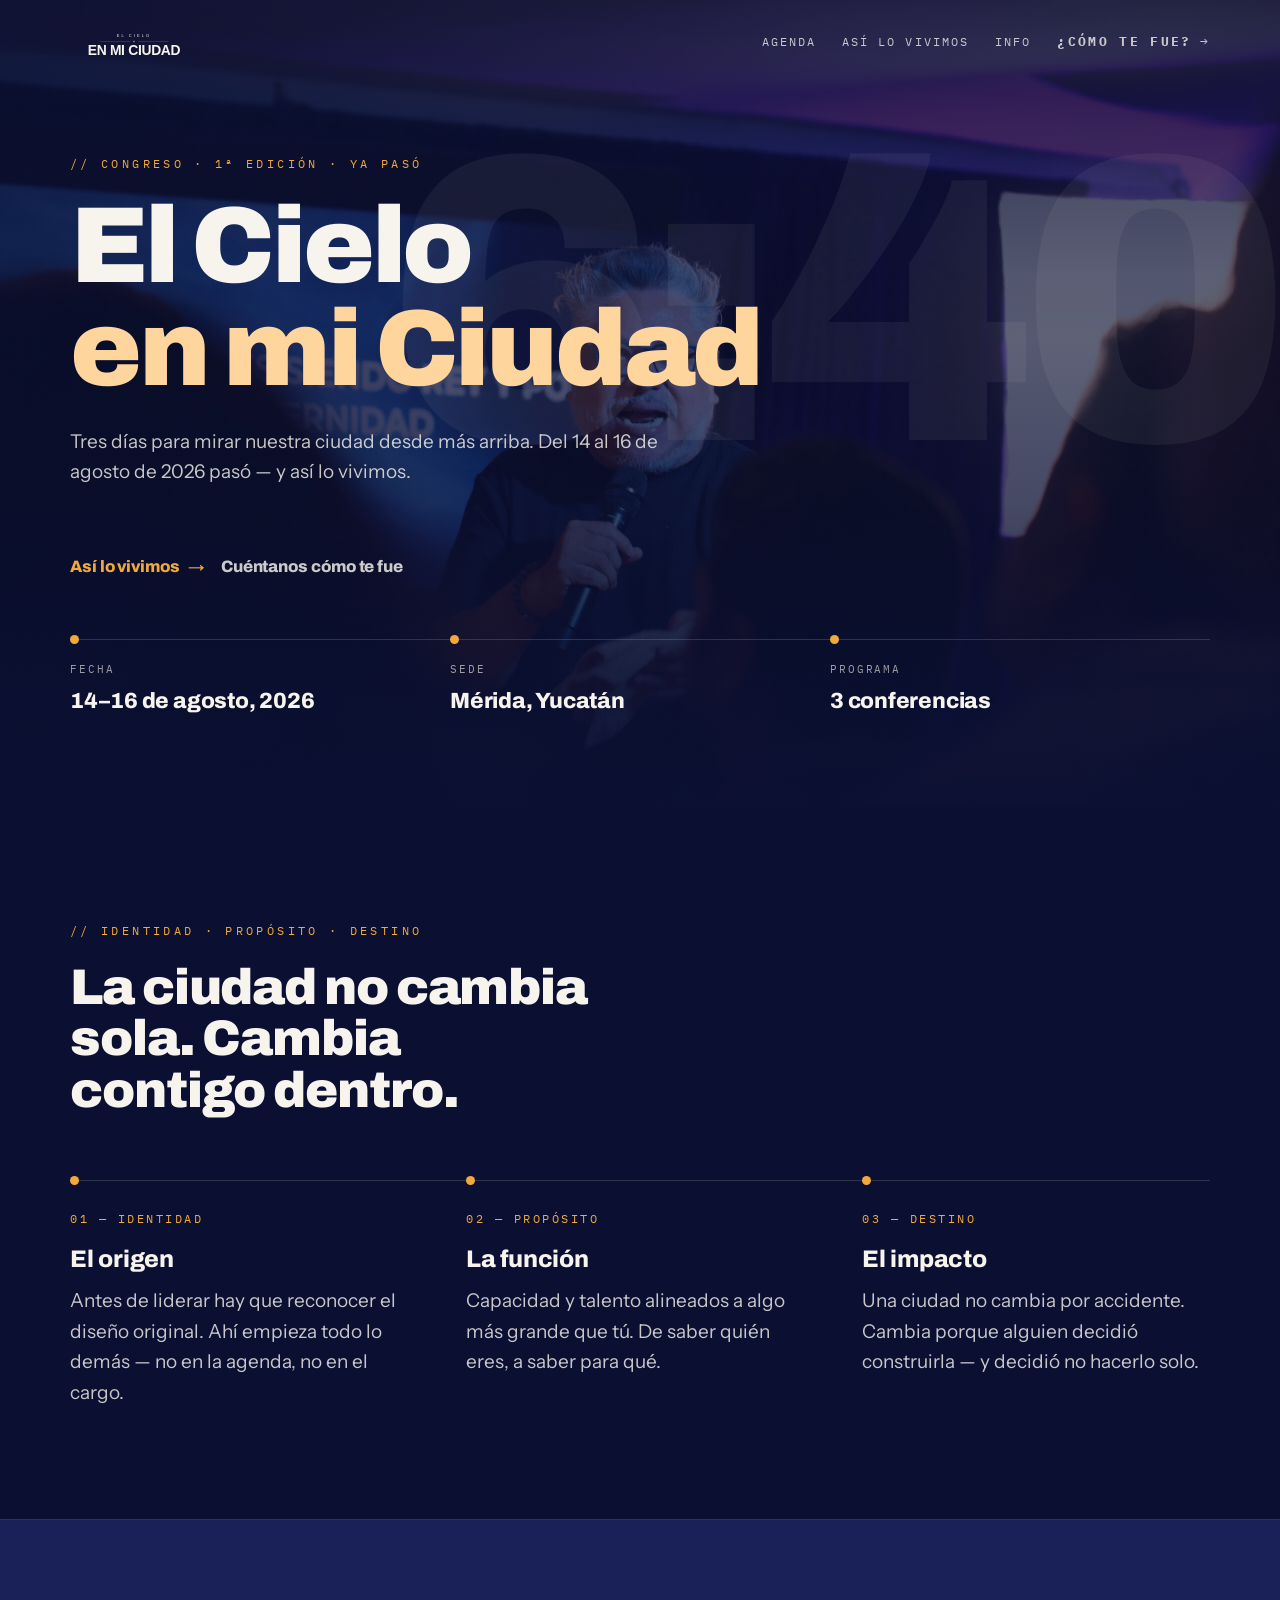
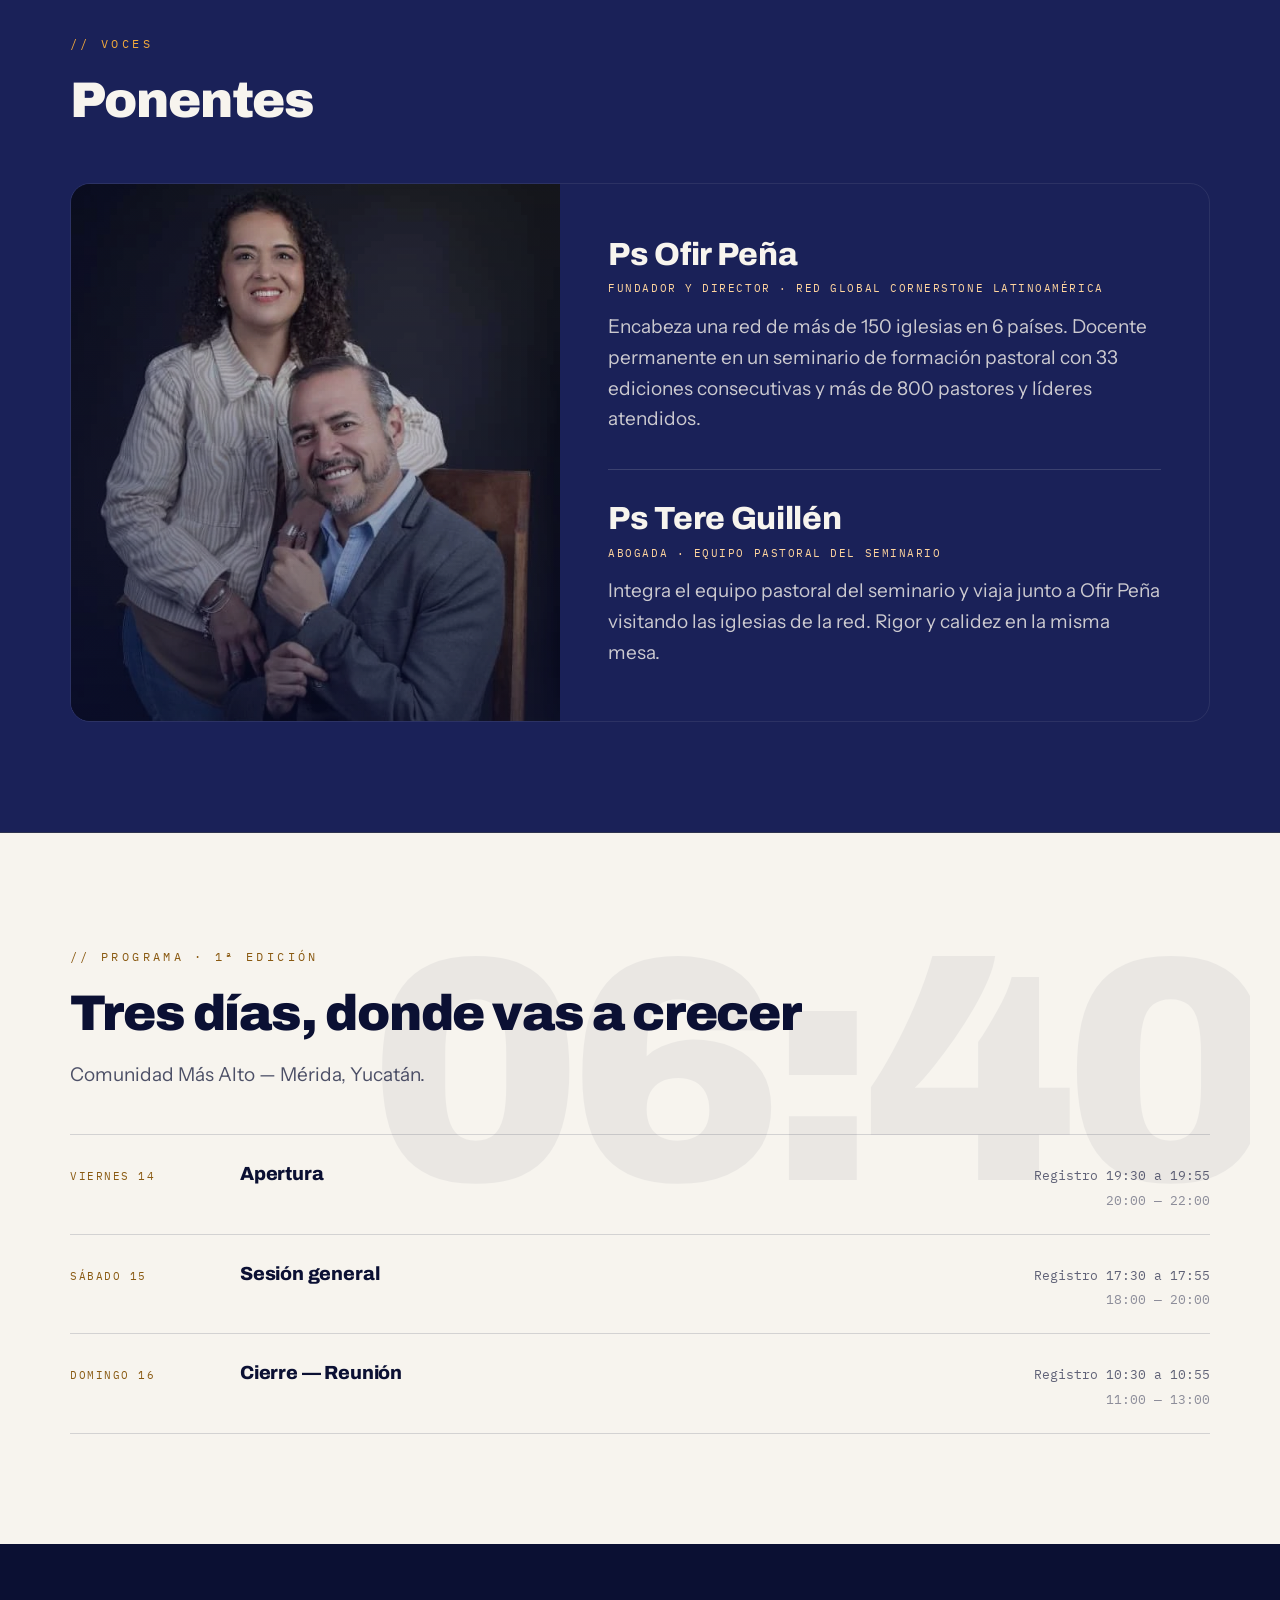
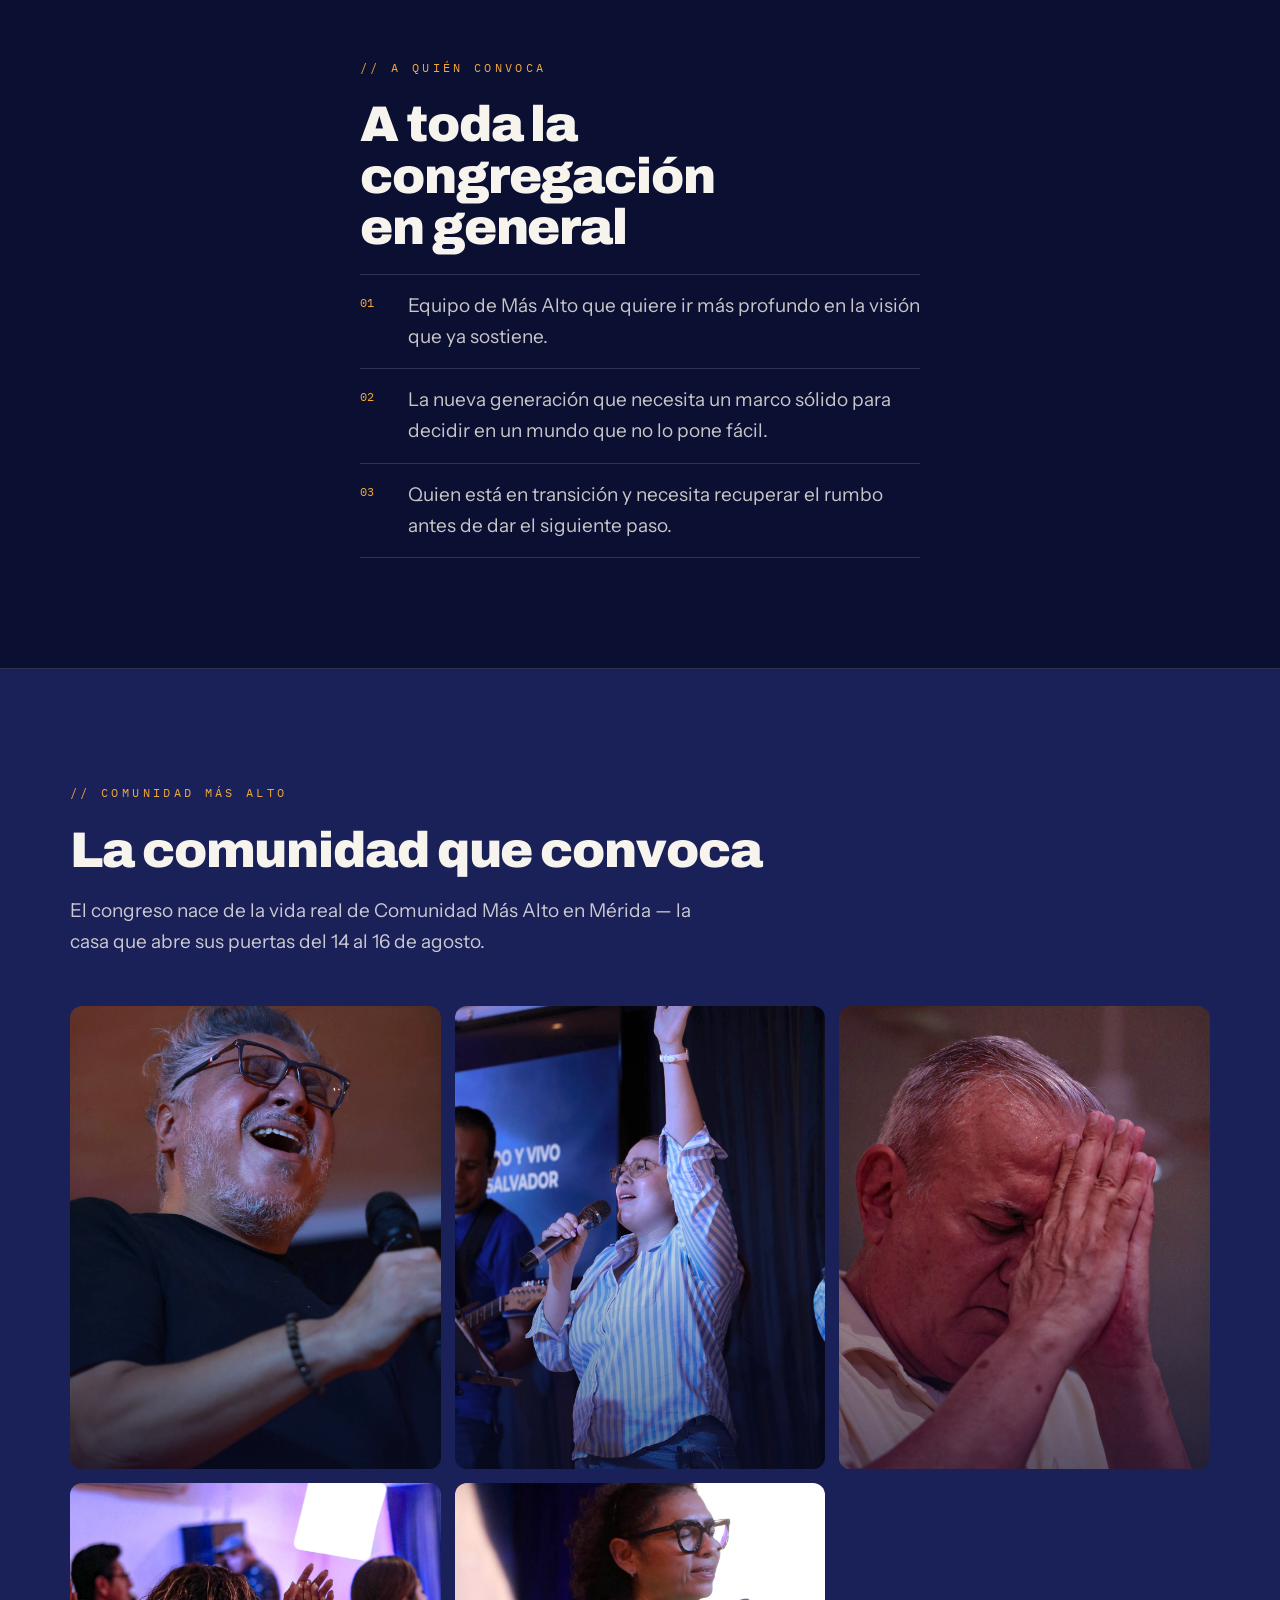
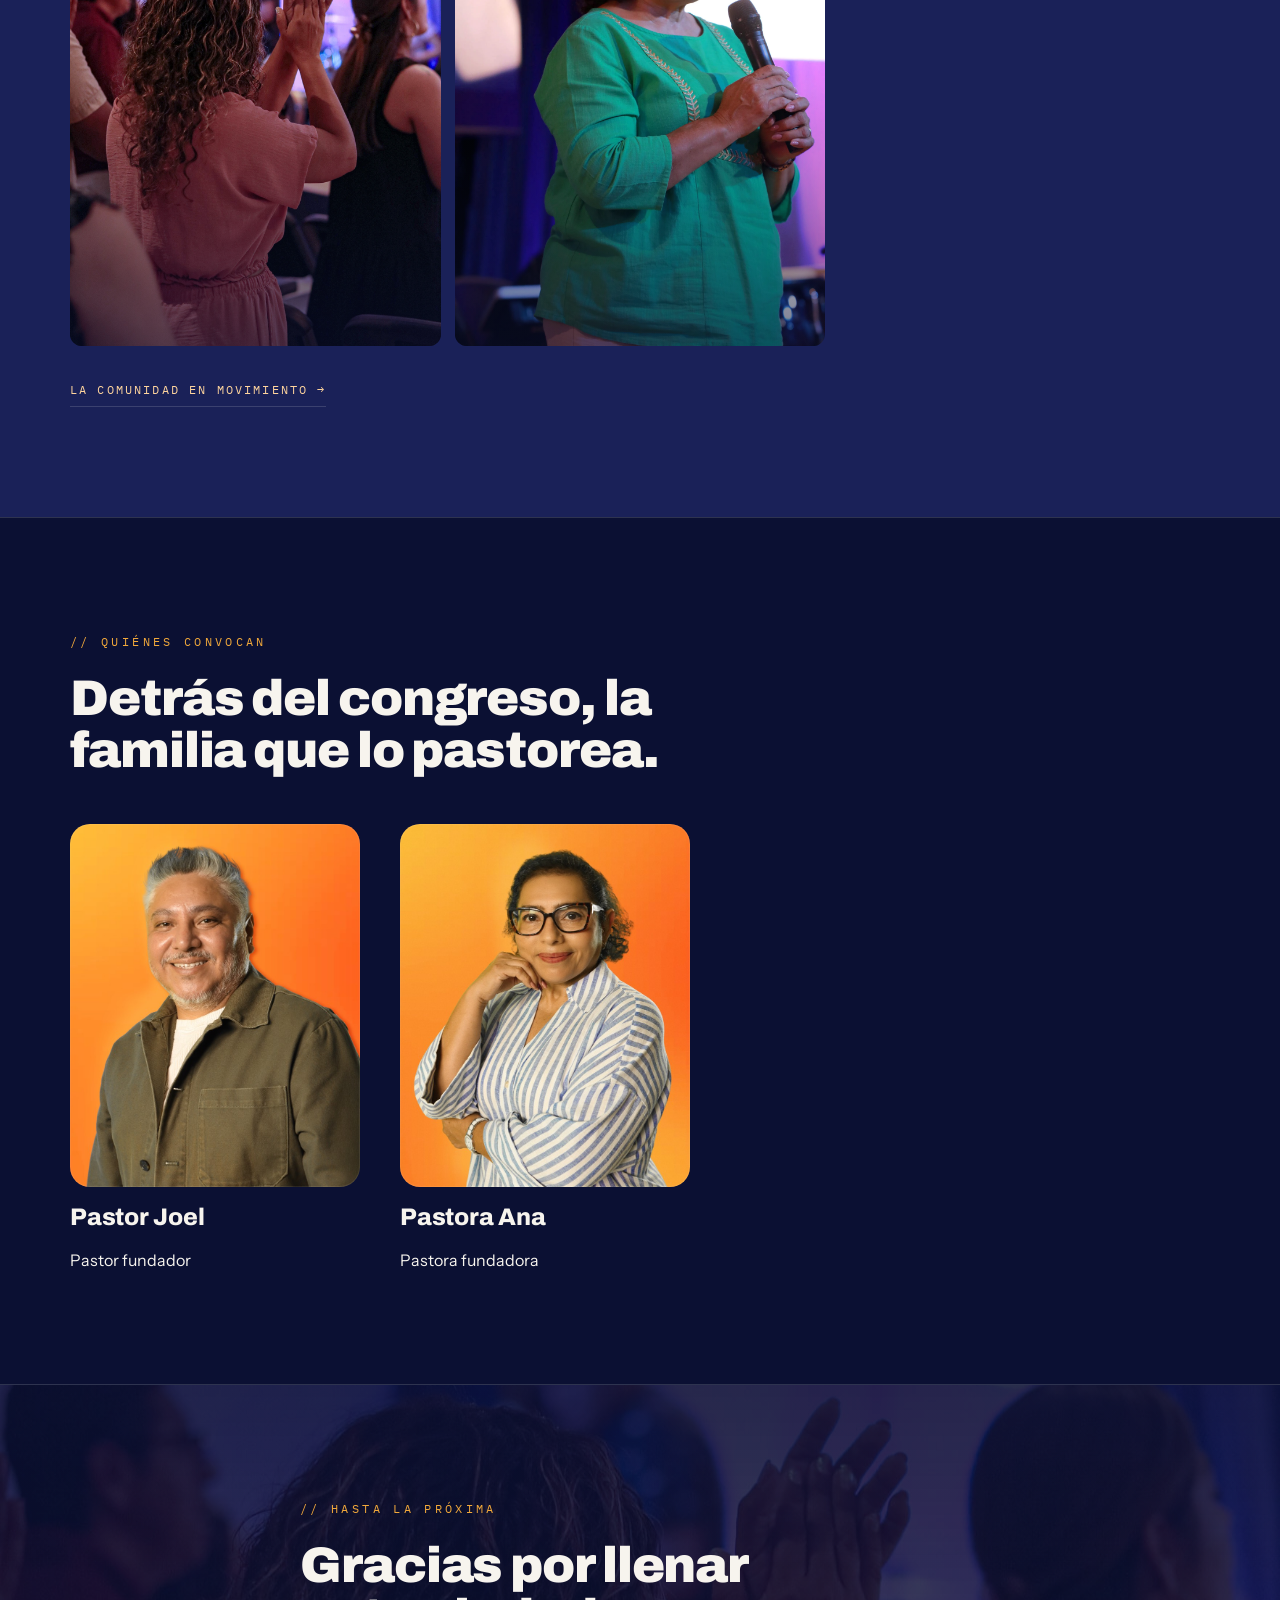
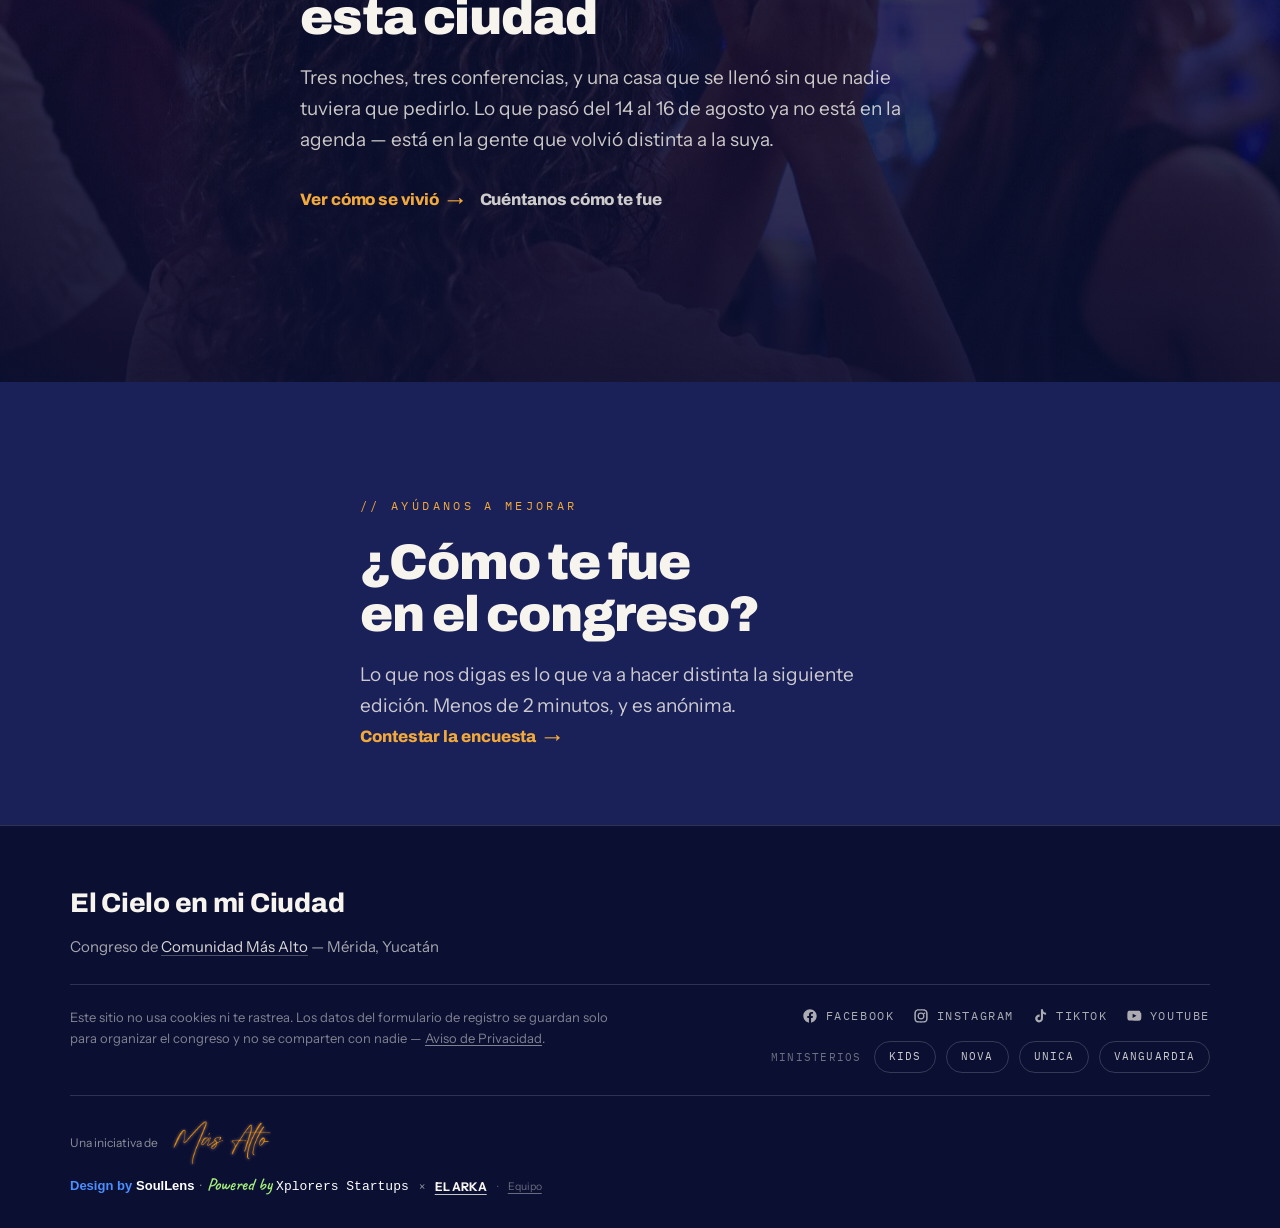
==== commit 1f0c0ed1: "260929_ADR-E_Merida · elcielo-web: firma de flota con estilo Co-Authored-By: Claude Opus 5.5 <norepl" ====
--- a/index.html
+++ b/index.html
@@ -29,6 +29,8 @@
   <link rel="preconnect" href="https://fonts.googleapis.com">
   <link rel="preconnect" href="https://fonts.gstatic.com" crossorigin>
   <link href="https://fonts.googleapis.com/css2?family=Archivo:wght@800;900&family=Instrument+Sans:wght@400;500;600&family=IBM+Plex+Mono:wght@400;500&display=swap" rel="stylesheet">
+<link rel="preconnect" href="https://fonts.googleapis.com"><link rel="preconnect" href="https://fonts.gstatic.com" crossorigin><link rel="stylesheet" href="https://fonts.googleapis.com/css2?family=Caveat:wght@600&display=swap">
+  <link rel="stylesheet" href="assets/firma-flota.css">
   <link rel="stylesheet" href="assets/styles.css?v=260817">
 
   <script type="application/ld+json">
@@ -307,9 +309,7 @@
       <div class="credits">
         <span class="lx-credit-cma">Una iniciativa de <a class="lx-cma-word" href="https://comunidadmasalto.org/" target="_blank" rel="noopener"><img src="assets/brand/cma/masalto-wordmark.png" alt="Comunidad Más Alto"></a></span>
         <p class="credits-linea">
-          <span class="design-label">Estrategia y Diseño</span> <a href="https://soullensstudios.live/" target="_blank" rel="noopener"><strong>Soul Lens Studios</strong></a>
-          <span class="credits-sep">·</span>
-          <a href="https://xplorerstartups.ai/" target="_blank" rel="noopener">Powered by <strong>Xplorers Startups</strong></a> × <a href="https://elarka.ong/" target="_blank" rel="noopener"><strong>EL ARKA</strong></a>
+          <span class="firma-flota"><a href="https://soullensstudios.live" target="_blank" rel="noopener"><span class="firma-flota__design">Design by</span><span class="firma-flota__soul firma-flota__marca">SoulLens</span></a><span class="firma-flota__sep" aria-hidden="true">&middot;</span><a href="https://xplorerstartups.ai" target="_blank" rel="noopener"><span class="firma-flota__powered">Powered by</span><span class="firma-flota__xpl firma-flota__marca">Xplorers Startups</span></a></span> × <a href="https://elarka.ong/" target="_blank" rel="noopener"><strong>EL ARKA</strong></a>
           <span class="credits-sep">·</span>
           <a href="guion.html" class="footer-team">Equipo</a>
         </p>
--- a/assets/firma-flota.css
+++ b/assets/firma-flota.css
@@ -0,0 +1,14 @@
+/* Firma de flota · ley de Ed (3·sep y 29·sep·2026). Va en el pie de TODA plataforma, pública y staff.
+   Fuente canónica: el-astillero-habilidades/webforge/ducteria/firma-flota/. No se edita en el casco:
+   si cambia, cambia aquí y se vuelve a copiar.
+   Fondo oscuro (defecto): SoulLens y Xplorers en blanco. Fondo claro: clase .firma-flota--claro
+   (los dos blancos toman el color de texto del pie). Tamaño base: --firma-tam (13px por defecto). */
+.firma-flota{--firma-marca:#FFFFFF;display:inline-flex;flex-wrap:wrap;align-items:baseline;gap:.2em .45em;font-size:var(--firma-tam,13px);line-height:1.5;letter-spacing:0;text-transform:none;font-style:normal}
+.firma-flota a{text-decoration:none;color:inherit;display:inline-flex;align-items:baseline;gap:.3em;white-space:nowrap}
+.firma-flota a:hover .firma-flota__marca,.firma-flota a:focus-visible .firma-flota__marca{text-decoration:underline;text-underline-offset:3px}
+.firma-flota__design{font-family:-apple-system,BlinkMacSystemFont,"Inter","Segoe UI",sans-serif;font-weight:700;color:#4C8DFF}
+.firma-flota__soul{font-family:-apple-system,BlinkMacSystemFont,"Inter","Segoe UI",sans-serif;font-weight:700;color:var(--firma-marca)}
+.firma-flota__sep{color:#8a837b}
+.firma-flota__powered{font-family:"Caveat",cursive;font-weight:600;font-size:1.35em;line-height:1;color:#A6F07A}
+.firma-flota__xpl{font-family:ui-monospace,"SF Mono",Menlo,Consolas,monospace;font-weight:400;color:var(--firma-marca)}
+.firma-flota--claro .firma-flota__soul,.firma-flota--claro .firma-flota__xpl{color:inherit}
